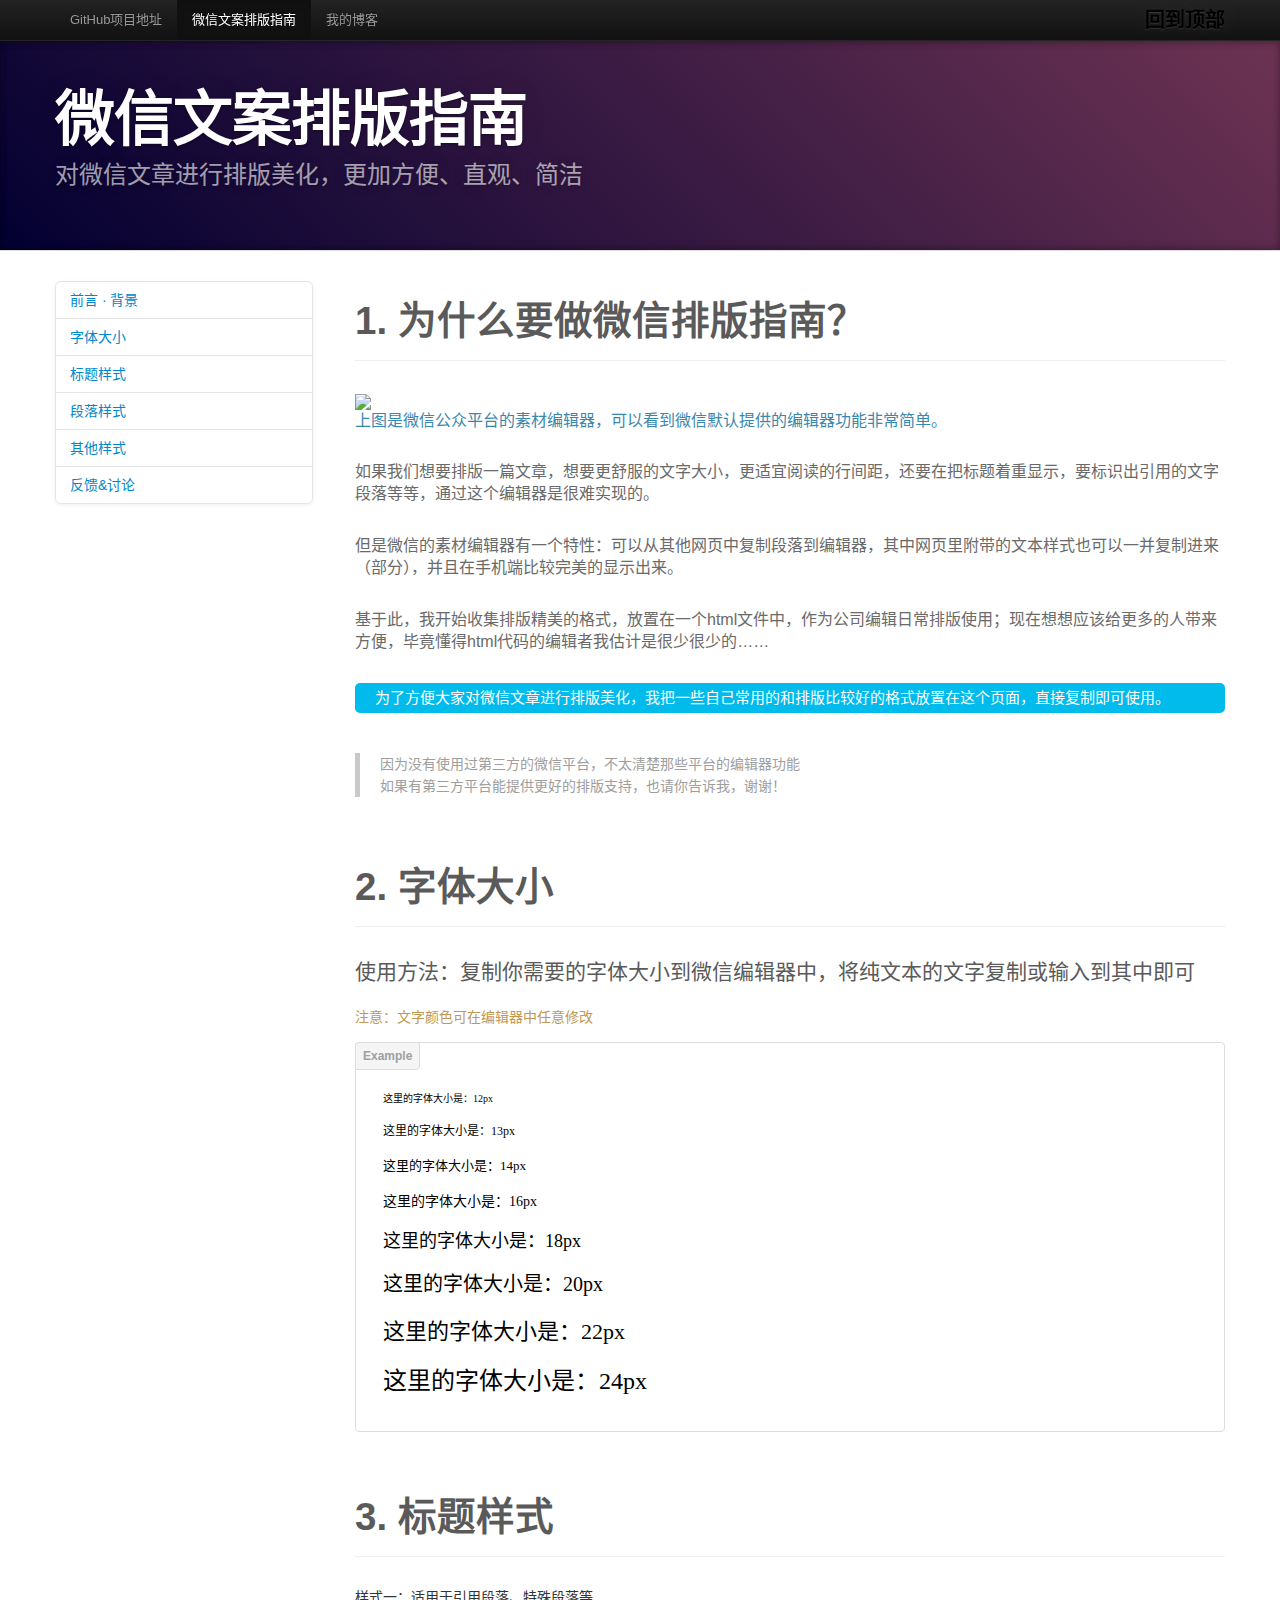
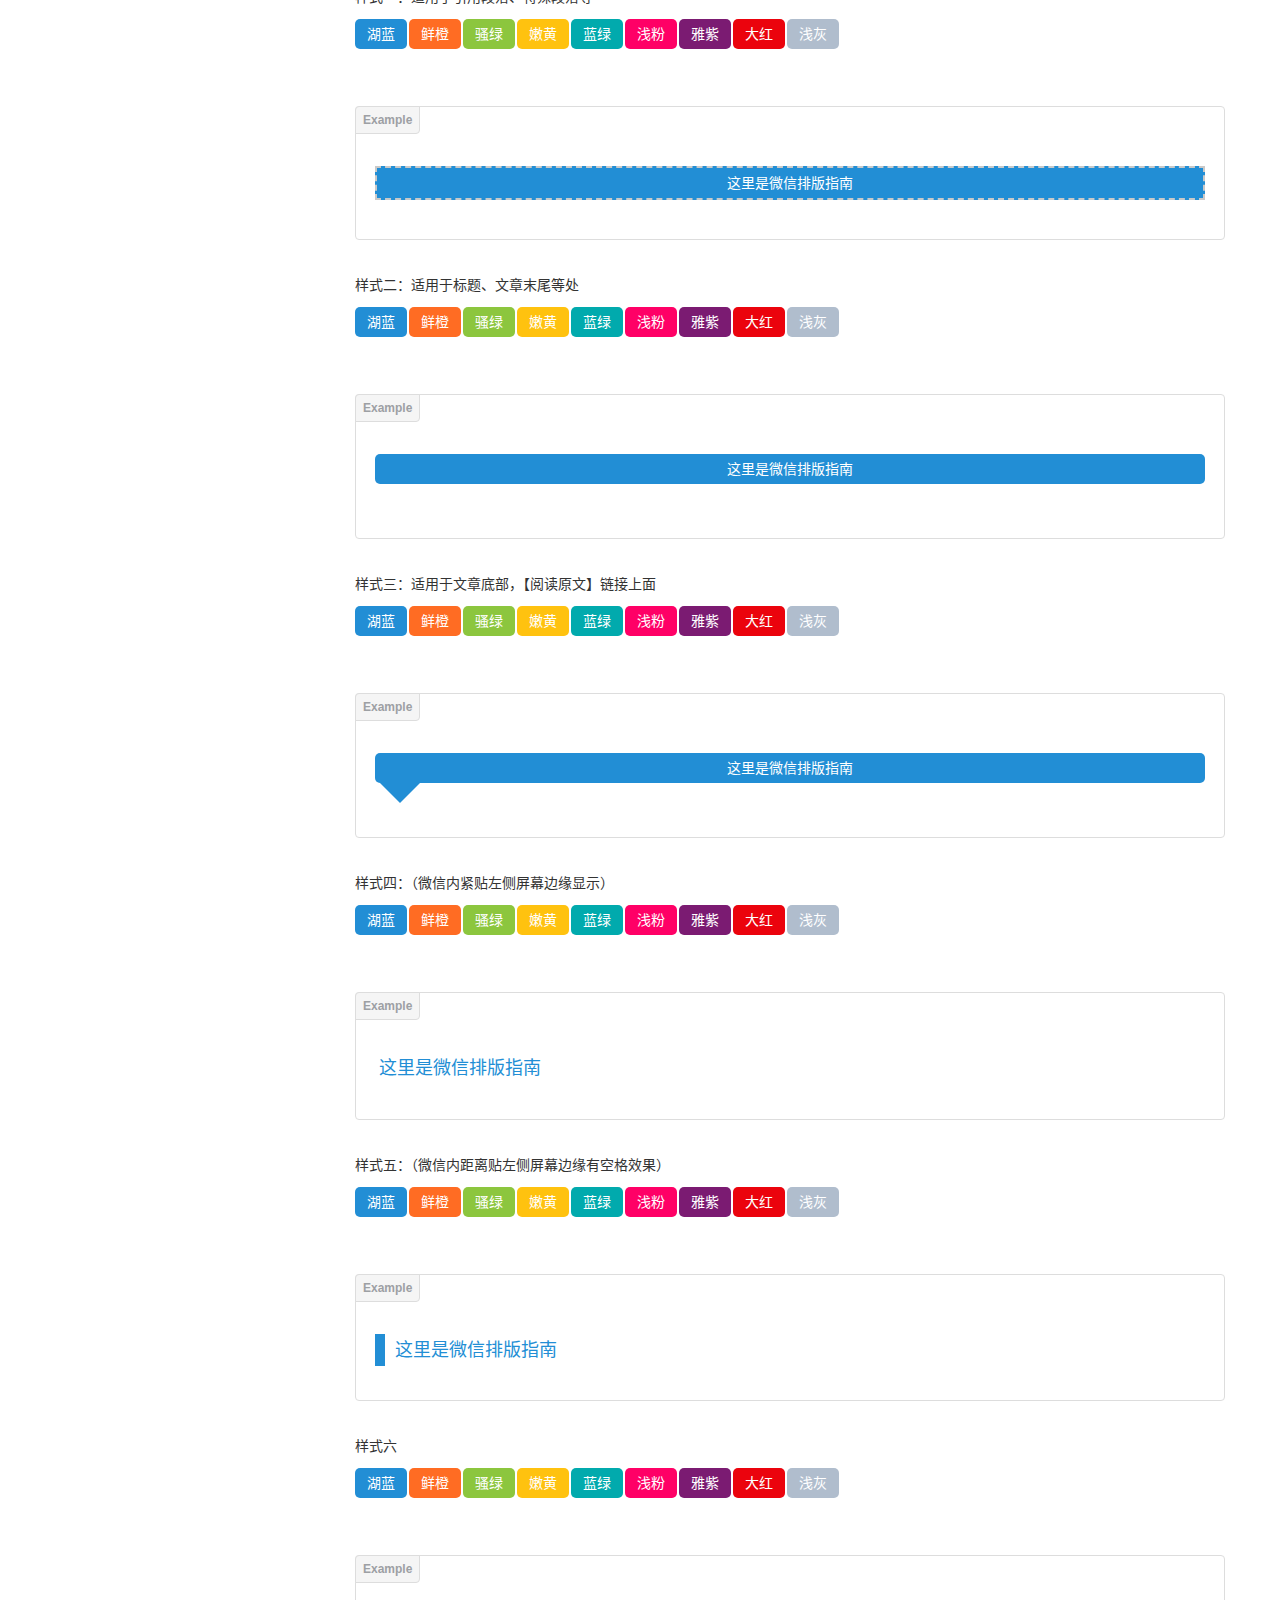
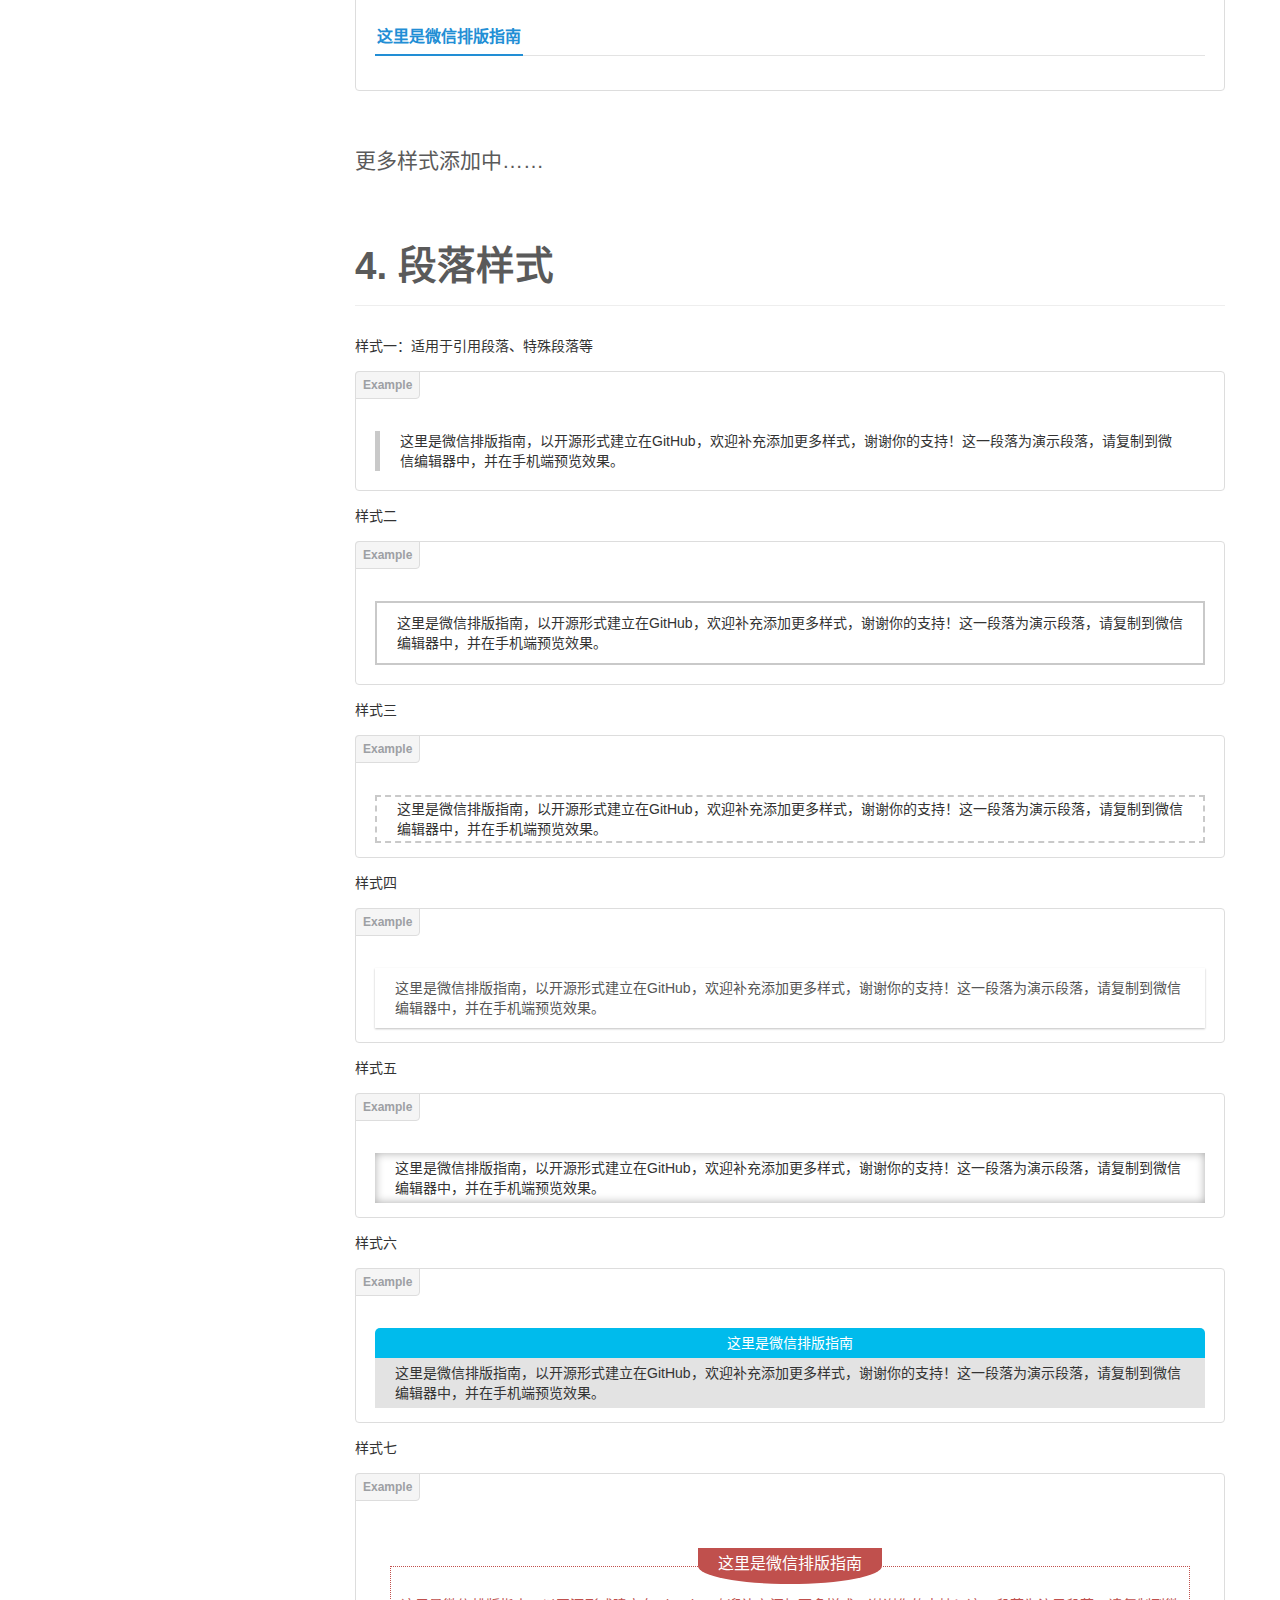
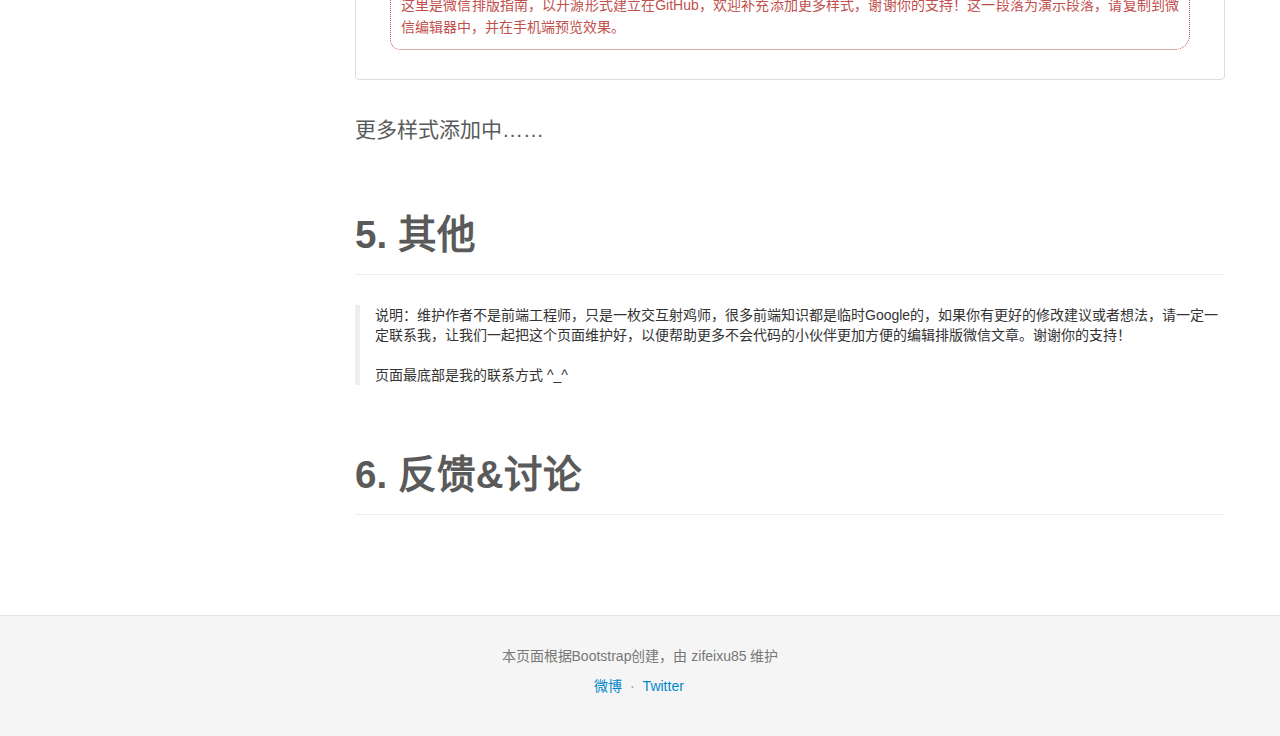
==== index.html @ 640ed8b7 "Add Analytics" ====
<!DOCTYPE html>
<html lang="zh-CN">
  <head>
    <meta charset="utf-8">
    <title>微信文案排版指南</title>
    <meta name="viewport" content="width=device-width, initial-scale=1.0">
    <meta name="description" content="为方便微信文章排版">
    <meta name="author" content="">

    <!-- Le styles -->
    <link href="assets/css/bootstrap.css" rel="stylesheet">
    <link href="assets/css/bootstrap-responsive.css" rel="stylesheet">
    <link href="assets/css/docs.css" rel="stylesheet">
    <link href="assets/js/google-code-prettify/prettify.css" rel="stylesheet">

    <!-- Le HTML5 shim, for IE6-8 support of HTML5 elements -->
    <!--[if lt IE 9]>
      <script src="assets/js/html5shiv.js"></script>
    <![endif]-->

    <!-- Le fav and touch icons -->
    <link rel="apple-touch-icon-precomposed" sizes="144x144" href="assets/ico/apple-touch-icon-144-precomposed.png">
    <link rel="apple-touch-icon-precomposed" sizes="114x114" href="assets/ico/apple-touch-icon-114-precomposed.png">
      <link rel="apple-touch-icon-precomposed" sizes="72x72" href="assets/ico/apple-touch-icon-72-precomposed.png">
                    <link rel="apple-touch-icon-precomposed" href="assets/ico/apple-touch-icon-57-precomposed.png">
                                   <link rel="shortcut icon" href="assets/ico/favicon.png">


    <script>
    (function(i,s,o,g,r,a,m){i['GoogleAnalyticsObject']=r;i[r]=i[r]||function(){
    (i[r].q=i[r].q||[]).push(arguments)},i[r].l=1*new Date();a=s.createElement(o),
    m=s.getElementsByTagName(o)[0];a.async=1;a.src=g;m.parentNode.insertBefore(a,m)
    })(window,document,'script','//www.google-analytics.com/analytics.js','ga');

  ga('create', 'UA-53319010-1', 'auto');
  ga('send', 'pageview');

</script>


  </head>


  <body data-spy="scroll" data-target=".bs-docs-sidebar">

    <!-- Navbar
    ================================================== -->
    <div class="navbar navbar-inverse navbar-fixed-top">
      <div class="navbar-inner">
        <div class="container">
          <button type="button" class="btn btn-navbar" data-toggle="collapse" data-target=".nav-collapse">
            <span class="icon-bar"></span>
            <span class="icon-bar"></span>
            <span class="icon-bar"></span>
          </button>
          <a class="brand" href="#">回到顶部</a>
          <div class="nav-collapse collapse">
            <ul class="nav">
              <li class="">
                <a href="https://github.com/zifeixu85/wechat-copywriting-guidelines/tree/gh-pages" target=_blank >GitHub项目地址</a>
              </li>
              <li class="active">
                <a href="./index.html">微信文案排版指南</a>
              </li>
              <li class="">
                <a href="http://zifeixu.com" target=_blank >我的博客</a>
              </li>

            </ul>
          </div>
        </div>
      </div>
    </div>

<!-- Subhead
================================================== -->
<header class="jumbotron subhead" id="overview">
  <div class="container">
    <h1>微信文案排版指南</h1>
    <p class="lead" style="opacity:0.6;">对微信文章进行排版美化，更加方便、直观、简洁</p>
  </div>
</header>


  <div class="container">

    <!-- Docs nav
    ================================================== -->
    <div class="row">
      <div class="span3 bs-docs-sidebar">
        <ul class="nav nav-list bs-docs-sidenav">
          <li><a href="#readme"><i class="icon-chevron-right"></i> 前言 · 背景</a></li>
          <li><a href="#font-size"><i class="icon-chevron-right"></i> 字体大小</a></li>
          <li><a href="#title"><i class="icon-chevron-right"></i> 标题样式</a></li>
          <li><a href="#paragraph"><i class="icon-chevron-right"></i> 段落样式</a></li>
          <li><a href="#other"><i class="icon-chevron-right"></i> 其他样式</a></li>
          <li><a href="#comment"><i class="icon-chevron-right"></i> 反馈&讨论</a></li>
        </ul>
      </div>
      <div class="span9">



        <!-- readme
        ================================================== -->
        <section id="readme">
          <div class="page-header">
            <h1>1. 为什么要做微信排版指南？</h1>
          </div>
          <img src="http://tuchuang001-upload.stor.vipsinaapp.com/%E5%B1%8F%E5%B9%95%E5%BF%AB%E7%85%A7%202014-07-27%2014.30.10.png">
          <p class="text-info" style="font-size:16px;">上图是微信公众平台的素材编辑器，可以看到微信默认提供的编辑器功能非常简单。</p><br>
          <p style="font-size:16px;color:#6a6a6a;line-height:22px;">如果我们想要排版一篇文章，想要更舒服的文字大小，更适宜阅读的行间距，还要在把标题着重显示，要标识出引用的文字段落等等，通过这个编辑器是很难实现的。</p><br>
          <p style="font-size:16px;color:#6a6a6a;line-height:22px;">但是微信的素材编辑器有一个特性：可以从其他网页中复制段落到编辑器，其中网页里附带的文本样式也可以一并复制进来（部分），并且在手机端比较完美的显示出来。</p><br>
          

          <p style="font-size:16px;color:#6a6a6a;line-height:22px;">基于此，我开始收集排版精美的格式，放置在一个html文件中，作为公司编辑日常排版使用；现在想想应该给更多的人带来方便，毕竟懂得html代码的编辑者我估计是很少很少的……</p><br>

          
          <p style="margin:auto; padding:5px 20px; background:#00bbec; color:#FFF; -moz-border-radius:5px; -webkit-border-radius:5px; border-radius:5px; text-align:left;font-size:15px;">为了方便大家对微信文章进行排版美化，我把一些自己常用的和排版比较好的格式放置在这个页面，直接复制即可使用。</p><br><br>

          <blockquote style="padding:0px 20px;border-left:5px solid #c9c9c9;font-size:14px;color:#9e9e9e;line-height:22px;">
          因为没有使用过第三方的微信平台，不太清楚那些平台的编辑器功能<br>如果有第三方平台能提供更好的排版支持，也请你告诉我，谢谢！
          </blockquote>

          
        </section>



        <!-- FontSize
        ================================================== -->
        <section id="font-size">
          <div class="page-header">
            <h1>2. 字体大小</h1>
          </div>
          <p class="lead">使用方法：复制你需要的字体大小到微信编辑器中，将纯文本的文字复制或输入到其中即可</p>
          <p class="text-warning">注意：文字颜色可在编辑器中任意修改</p>
          
          <div class="bs-docs-example">
            <iframe style="border:none;width:100%;height:330px;" src="./fontsize.html"></iframe>
          </div>


        <!-- Title
        ================================================== -->
        <section id="title">
          <div class="page-header">
            <h1>3. 标题样式</h1>
          </div>
          
          
          <div class="tabbable"> <!-- Only required for left/right tabs -->
            <p class="page-header-p">样式一：适用于引用段落、特殊段落等</p>
            <ul class="nav nav-pills">
              <li class="active">
                <a href="#Til_Style1_1" data-toggle="tab"  style="background:#228ED5;color:#ffffff;">湖蓝</a>
              </li>
              <li>
                <a href="#Til_Style1_2" data-toggle="tab"  style="background:#FF6C23;color:#ffffff;">鲜橙</a>
              </li>
              <li>
                <a href="#Til_Style1_3" data-toggle="tab"  style="background:#8CC63E;color:#ffffff;">骚绿</a>
              </li>
              <li>
                <a href="#Til_Style1_4" data-toggle="tab"  style="background:#FFC20F;color:#ffffff;">嫩黄</a>
              </li>
              <li>
                <a href="#Til_Style1_5" data-toggle="tab"  style="background:#01AAAD;color:#ffffff;">蓝绿</a>
              </li>
              <li>
                <a href="#Til_Style1_6" data-toggle="tab"  style="background:#FF0066;color:#ffffff;">浅粉</a>
              </li>
              <li>
                <a href="#Til_Style1_7" data-toggle="tab"  style="background:#7B1B72;color:#ffffff;">雅紫</a>
              </li>
              <li>
                <a href="#Til_Style1_8" data-toggle="tab"  style="background:#EB030D;color:#ffffff;">大红</a>
              </li>
              <li>
                <a href="#Til_Style1_9" data-toggle="tab"  style="background:#B0BDCD;color:#ffffff;">浅灰</a>
              </li>
            </ul>
            <br>
          <div class="bs-docs-example">      
            <br>
              <div class="tab-content">
                <div class="tab-pane active " id="Til_Style1_1">
                  <blockquote style="text-align:center;color:#ffffff;padding:5px 20px;border:2px dashed #c9c9c9;background-color:#228ED5;">这里是微信排版指南</blockquote>
                </div>
                <div class="tab-pane" id="Til_Style1_2">
                  <blockquote style="text-align:center;color:#ffffff;padding:5px 20px;border:2px dashed #c9c9c9;background-color:#FF6C23;">这里是微信排版指南</blockquote>
                </div>
                <div class="tab-pane" id="Til_Style1_3">
                  <blockquote style="text-align:center;color:#ffffff;padding:5px 20px;border:2px dashed #c9c9c9;background-color:#8CC63E;">这里是微信排版指南</blockquote>
                </div>
                <div class="tab-pane" id="Til_Style1_4">
                  <blockquote style="text-align:center;color:#ffffff;padding:5px 20px;border:2px dashed #c9c9c9;background-color:#FFC20F;">这里是微信排版指南</blockquote>
                </div>
                <div class="tab-pane" id="Til_Style1_5">
                  <blockquote style="text-align:center;color:#ffffff;padding:5px 20px;border:2px dashed #c9c9c9;background-color:#01AAAD;">这里是微信排版指南</blockquote>
                </div>
                <div class="tab-pane" id="Til_Style1_6">
                  <blockquote style="text-align:center;color:#ffffff;padding:5px 20px;border:2px dashed #c9c9c9;background-color:#FF0066;">这里是微信排版指南</blockquote>
                </div>
                <div class="tab-pane" id="Til_Style1_7">
                  <blockquote style="text-align:center;color:#ffffff;padding:5px 20px;border:2px dashed #c9c9c9;background-color:#7B1B72;">这里是微信排版指南</blockquote>
                </div>
                <div class="tab-pane" id="Til_Style1_8">
                  <blockquote style="text-align:center;color:#ffffff;padding:5px 20px;border:2px dashed #c9c9c9;background-color:#EB030D;">这里是微信排版指南</blockquote>
                </div>
                <div class="tab-pane" id="Til_Style1_9">
                  <blockquote style="text-align:center;color:#ffffff;padding:5px 20px;border:2px dashed #e5e5e5;background-color:#B0BDCD;">这里是微信排版指南</blockquote>
                </div>
              </div><br>
          </div>
        </div>
        <br>

          <div class="tabbable"> <!-- Only required for left/right tabs -->
            <p class="page-header-p">样式二：适用于标题、文章末尾等处</p>
            <ul class="nav nav-pills">
              <li class="active">
                <a href="#Til_Style2_1" data-toggle="tab"  style="background:#228ED5;color:#ffffff;">湖蓝</a>
              </li>
              <li>
                <a href="#Til_Style2_2" data-toggle="tab"  style="background:#FF6C23;color:#ffffff;">鲜橙</a>
              </li>
              <li>
                <a href="#Til_Style2_3" data-toggle="tab"  style="background:#8CC63E;color:#ffffff;">骚绿</a>
              </li>
              <li>
                <a href="#Til_Style2_4" data-toggle="tab"  style="background:#FFC20F;color:#ffffff;">嫩黄</a>
              </li>
              <li>
                <a href="#Til_Style2_5" data-toggle="tab"  style="background:#01AAAD;color:#ffffff;">蓝绿</a>
              </li>
              <li>
                <a href="#Til_Style2_6" data-toggle="tab"  style="background:#FF0066;color:#ffffff;">浅粉</a>
              </li>
              <li>
                <a href="#Til_Style2_7" data-toggle="tab"  style="background:#7B1B72;color:#ffffff;">雅紫</a>
              </li>
              <li>
                <a href="#Til_Style2_8" data-toggle="tab"  style="background:#EB030D;color:#ffffff;">大红</a>
              </li>
              <li>
                <a href="#Til_Style2_9" data-toggle="tab"  style="background:#B0BDCD;color:#ffffff;">浅灰</a>
              </li>
            </ul>
            <br>
          <div class="bs-docs-example">      
            <br>
              <div class="tab-content">
                <div class="tab-pane active " id="Til_Style2_1">
                  <p style="margin:auto; padding:5px 20px; background:#228ED5; color:#FFF; -moz-border-radius:5px; -webkit-border-radius:5px; border-radius:5px; text-align:center;">这里是微信排版指南</p>
                </div>
                <div class="tab-pane" id="Til_Style2_2">
                  <p style="margin:auto; padding:5px 20px; background:#FF6C23; color:#FFF; -moz-border-radius:5px; -webkit-border-radius:5px; border-radius:5px; text-align:center;">这里是微信排版指南</p>
                </div>
                <div class="tab-pane" id="Til_Style2_3">
                  <p style="margin:auto; padding:5px 20px; background:#8CC63E; color:#FFF; -moz-border-radius:5px; -webkit-border-radius:5px; border-radius:5px; text-align:center;">这里是微信排版指南</p>
                </div>
                <div class="tab-pane" id="Til_Style2_4">
                  <p style="margin:auto; padding:5px 20px; background:#FFC20F; color:#FFF; -moz-border-radius:5px; -webkit-border-radius:5px; border-radius:5px; text-align:center;">这里是微信排版指南</p>
                </div>
                <div class="tab-pane" id="Til_Style2_5">
                  <p style="margin:auto; padding:5px 20px; background:#01AAAD; color:#FFF; -moz-border-radius:5px; -webkit-border-radius:5px; border-radius:5px; text-align:center;">这里是微信排版指南</p>
                </div>
                <div class="tab-pane" id="Til_Style2_6">
                  <p style="margin:auto; padding:5px 20px; background:#FF0066; color:#FFF; -moz-border-radius:5px; -webkit-border-radius:5px; border-radius:5px; text-align:center;">这里是微信排版指南</p>
                </div>
                <div class="tab-pane" id="Til_Style2_7">
                  <p style="margin:auto; padding:5px 20px; background:#7B1B72; color:#FFF; -moz-border-radius:5px; -webkit-border-radius:5px; border-radius:5px; text-align:center;">这里是微信排版指南</p>
                </div>
                <div class="tab-pane" id="Til_Style2_8">
                  <p style="margin:auto; padding:5px 20px; background:#EB030D; color:#FFF; -moz-border-radius:5px; -webkit-border-radius:5px; border-radius:5px; text-align:center;">这里是微信排版指南</p>
                </div>
                <div class="tab-pane" id="Til_Style2_9">
                  <p style="margin:auto; padding:5px 20px; background:#B0BDCD; color:#FFF; -moz-border-radius:5px; -webkit-border-radius:5px; border-radius:5px; text-align:center;">这里是微信排版指南</p>
                </div>
              </div>
              <br><br>
          </div>
        </div>
        <br>
         
        <div class="tabbable"> <!-- Only required for left/right tabs -->
            <p class="page-header-p">样式三：适用于文章底部，【阅读原文】链接上面</p>
            <ul class="nav nav-pills">
              <li class="active">
                <a href="#Til_Style3_1" data-toggle="tab"  style="background:#228ED5;color:#ffffff;">湖蓝</a>
              </li>
              <li>
                <a href="#Til_Style3_2" data-toggle="tab"  style="background:#FF6C23;color:#ffffff;">鲜橙</a>
              </li>
              <li>
                <a href="#Til_Style3_3" data-toggle="tab"  style="background:#8CC63E;color:#ffffff;">骚绿</a>
              </li>
              <li>
                <a href="#Til_Style3_4" data-toggle="tab"  style="background:#FFC20F;color:#ffffff;">嫩黄</a>
              </li>
              <li>
                <a href="#Til_Style3_5" data-toggle="tab"  style="background:#01AAAD;color:#ffffff;">蓝绿</a>
              </li>
              <li>
                <a href="#Til_Style3_6" data-toggle="tab"  style="background:#FF0066;color:#ffffff;">浅粉</a>
              </li>
              <li>
                <a href="#Til_Style3_7" data-toggle="tab"  style="background:#7B1B72;color:#ffffff;">雅紫</a>
              </li>
              <li>
                <a href="#Til_Style3_8" data-toggle="tab"  style="background:#EB030D;color:#ffffff;">大红</a>
              </li>
              <li>
                <a href="#Til_Style3_9" data-toggle="tab"  style="background:#B0BDCD;color:#ffffff;">浅灰</a>
              </li>
            </ul>
            <br>
          <div class="bs-docs-example">      
            <br>
              <div class="tab-content">
                <div class="tab-pane active " id="Til_Style3_1" style="height:50px;">
                  <p style="margin:auto; padding:5px 20px; background:#228ED5; color:#FFF; -moz-border-radius:5px; -webkit-border-radius:5px; border-radius:5px; text-align:center;">这里是微信排版指南</p>
                  <p style="width:auto; margin:auto 5px; padding:0px 0px; border:0px solid #beceeb; position:relative;">
                    <span style="width:0; height:0; font-size:0; overflow:hidden; position:absolute;border-width:20px; border-style:solid dashed dashed; border-color:#228ED5 transparent transparent; left:0px;bottom:-40px;">　</span>
                  </p>
                </div>
                <div class="tab-pane" id="Til_Style3_2" style="height:50px;">
                  <p style="margin:auto; padding:5px 20px; background:#FF6C23; color:#FFF; -moz-border-radius:5px; -webkit-border-radius:5px; border-radius:5px; text-align:center;">这里是微信排版指南</p>
                  <p style="width:auto; margin:auto 5px; padding:0px 0px; border:0px solid #beceeb; position:relative;">
                    <span style="width:0; height:0; font-size:0; overflow:hidden; position:absolute;border-width:20px; border-style:solid dashed dashed; border-color:#FF6C23 transparent transparent; left:0px;bottom:-40px;">　</span>
                  </p>
                </div>
                <div class="tab-pane" id="Til_Style3_3" style="height:50px;">
                  <p style="margin:auto; padding:5px 20px; background:#8CC63E; color:#FFF; -moz-border-radius:5px; -webkit-border-radius:5px; border-radius:5px; text-align:center;">这里是微信排版指南</p>
                  <p style="width:auto; margin:auto 5px; padding:0px 0px; border:0px solid #beceeb; position:relative;">
                    <span style="width:0; height:0; font-size:0; overflow:hidden; position:absolute;border-width:20px; border-style:solid dashed dashed; border-color:#8CC63E transparent transparent; left:0px;bottom:-40px;">　</span>
                  </p>
                </div>
                <div class="tab-pane" id="Til_Style3_4" style="height:50px;">
                  <p style="margin:auto; padding:5px 20px; background:#FFC20F; color:#FFF; -moz-border-radius:5px; -webkit-border-radius:5px; border-radius:5px; text-align:center;">这里是微信排版指南</p>
                  <p style="width:auto; margin:auto 5px; padding:0px 0px; border:0px solid #beceeb; position:relative;">
                    <span style="width:0; height:0; font-size:0; overflow:hidden; position:absolute;border-width:20px; border-style:solid dashed dashed; border-color:#FFC20F transparent transparent; left:0px;bottom:-40px;">　</span>
                  </p>
                </div>
                <div class="tab-pane" id="Til_Style3_5" style="height:50px;">
                  <p style="margin:auto; padding:5px 20px; background:#01AAAD; color:#FFF; -moz-border-radius:5px; -webkit-border-radius:5px; border-radius:5px; text-align:center;">这里是微信排版指南</p>
                  <p style="width:auto; margin:auto 5px; padding:0px 0px; border:0px solid #beceeb; position:relative;">
                    <span style="width:0; height:0; font-size:0; overflow:hidden; position:absolute;border-width:20px; border-style:solid dashed dashed; border-color:#01AAAD transparent transparent; left:0px;bottom:-40px;">　</span>
                  </p>
                </div>
                <div class="tab-pane" id="Til_Style3_6" style="height:50px;">
                  <p style="margin:auto; padding:5px 20px; background:#FF0066; color:#FFF; -moz-border-radius:5px; -webkit-border-radius:5px; border-radius:5px; text-align:center;">这里是微信排版指南</p>
                  <p style="width:auto; margin:auto 5px; padding:0px 0px; border:0px solid #beceeb; position:relative;">
                    <span style="width:0; height:0; font-size:0; overflow:hidden; position:absolute;border-width:20px; border-style:solid dashed dashed; border-color:#FF0066 transparent transparent; left:0px;bottom:-40px;">　</span>
                  </p>
                </div>
                <div class="tab-pane" id="Til_Style3_7" style="height:50px;">
                  <p style="margin:auto; padding:5px 20px; background:#7B1B72; color:#FFF; -moz-border-radius:5px; -webkit-border-radius:5px; border-radius:5px; text-align:center;">这里是微信排版指南</p>
                  <p style="width:auto; margin:auto 5px; padding:0px 0px; border:0px solid #beceeb; position:relative;">
                    <span style="width:0; height:0; font-size:0; overflow:hidden; position:absolute;border-width:20px; border-style:solid dashed dashed; border-color:#7B1B72 transparent transparent; left:0px;bottom:-40px;">　</span>
                  </p>
                </div>
                <div class="tab-pane" id="Til_Style3_8" style="height:50px;">
                  <p style="margin:auto; padding:5px 20px; background:#EB030D; color:#FFF; -moz-border-radius:5px; -webkit-border-radius:5px; border-radius:5px; text-align:center;">这里是微信排版指南</p>
                  <p style="width:auto; margin:auto 5px; padding:0px 0px; border:0px solid #beceeb; position:relative;">
                    <span style="width:0; height:0; font-size:0; overflow:hidden; position:absolute;border-width:20px; border-style:solid dashed dashed; border-color:#EB030D transparent transparent; left:0px;bottom:-40px;">　</span>
                  </p>
                </div>
                <div class="tab-pane" id="Til_Style3_9" style="height:50px;">
                  <p style="margin:auto; padding:5px 20px; background:#B0BDCD; color:#FFF; -moz-border-radius:5px; -webkit-border-radius:5px; border-radius:5px; text-align:center;">这里是微信排版指南</p>
                  <p style="width:auto; margin:auto 5px; padding:0px 0px; border:0px solid #beceeb; position:relative;">
                    <span style="width:0; height:0; font-size:0; overflow:hidden; position:absolute;border-width:20px; border-style:solid dashed dashed; border-color:#B0BDCD transparent transparent; left:0px;bottom:-40px;">　</span>
                  </p>
                </div>
                <br>
              </div>
          </div>
        </div>
        <br>

 
          
          <div class="tabbable"> <!-- Only required for left/right tabs -->
            <p class="page-header-p">样式四：（微信内紧贴左侧屏幕边缘显示）</p>
            <ul class="nav nav-pills">
              <li class="active">
                <a href="#Til_Style4_1" data-toggle="tab"  style="background:#228ED5;color:#ffffff;">湖蓝</a>
              </li>
              <li>
                <a href="#Til_Style4_2" data-toggle="tab"  style="background:#FF6C23;color:#ffffff;">鲜橙</a>
              </li>
              <li>
                <a href="#Til_Style4_3" data-toggle="tab"  style="background:#8CC63E;color:#ffffff;">骚绿</a>
              </li>
              <li>
                <a href="#Til_Style4_4" data-toggle="tab"  style="background:#FFC20F;color:#ffffff;">嫩黄</a>
              </li>
              <li>
                <a href="#Til_Style4_5" data-toggle="tab"  style="background:#01AAAD;color:#ffffff;">蓝绿</a>
              </li>
              <li>
                <a href="#Til_Style4_6" data-toggle="tab"  style="background:#FF0066;color:#ffffff;">浅粉</a>
              </li>
              <li>
                <a href="#Til_Style4_7" data-toggle="tab"  style="background:#7B1B72;color:#ffffff;">雅紫</a>
              </li>
              <li>
                <a href="#Til_Style4_8" data-toggle="tab"  style="background:#EB030D;color:#ffffff;">大红</a>
              </li>
              <li>
                <a href="#Til_Style4_9" data-toggle="tab"  style="background:#B0BDCD;color:#ffffff;">浅灰</a>
              </li>
            </ul>
            <br>
          <div class="bs-docs-example">      
            <br>
              <div class="tab-content">
                <div class="tab-pane active " id="Til_Style4_1">
                  <blockquote style="margin: 0px; padding: 0px; max-width: 100%; background-color: #FFF;border-left:5px;">
                    <p style="margin:auto 0px auto -16px; padding:5px 10px; font-size:18px; color:#228ED5; border-left-width: 10px; border-left-style: solid; border-left-color:#228ED5;">这里是微信排版指南</p>
                  </blockquote>
                </div>
                <div class="tab-pane" id="Til_Style4_2">
                  <blockquote style="margin: 0px; padding: 0px; max-width: 100%; background-color: #FFF;border-left:5px;">
                    <p style="margin:auto 0px auto -16px; padding:5px 10px; font-size:18px; color:#FF6C23; border-left-width: 10px; border-left-style: solid; border-left-color:#FF6C23;">这里是微信排版指南</p>
                  </blockquote>
                </div>
                <div class="tab-pane" id="Til_Style4_3">
                  <blockquote style="margin: 0px; padding: 0px; max-width: 100%; background-color: #FFF;border-left:5px;">
                    <p style="margin:auto 0px auto -16px; padding:5px 10px; font-size:18px; color:#8CC63E; border-left-width: 10px; border-left-style: solid; border-left-color:#8CC63E;">这里是微信排版指南</p>
                  </blockquote>
                </div>
                <div class="tab-pane" id="Til_Style4_4">
                  <blockquote style="margin: 0px; padding: 0px; max-width: 100%; background-color: #FFF;border-left:5px;">
                    <p style="margin:auto 0px auto -16px; padding:5px 10px; font-size:18px; color:#FFC20F; border-left-width: 10px; border-left-style: solid; border-left-color:#FFC20F;">这里是微信排版指南</p>
                  </blockquote>
                </div>
                <div class="tab-pane" id="Til_Style4_5">
                  <blockquote style="margin: 0px; padding: 0px; max-width: 100%; background-color: #FFF;border-left:5px;">
                    <p style="margin:auto 0px auto -16px; padding:5px 10px; font-size:18px; color:#01AAAD; border-left-width: 10px; border-left-style: solid; border-left-color:#01AAAD;">这里是微信排版指南</p>
                  </blockquote>
                </div>
                <div class="tab-pane" id="Til_Style4_6">
                  <blockquote style="margin: 0px; padding: 0px; max-width: 100%; background-color: #FFF;border-left:5px;">
                    <p style="margin:auto 0px auto -16px; padding:5px 10px; font-size:18px; color:#FF0066; border-left-width: 10px; border-left-style: solid; border-left-color:#FF0066;">这里是微信排版指南</p>
                  </blockquote>
                </div>
                <div class="tab-pane" id="Til_Style4_7">
                  <blockquote style="margin: 0px; padding: 0px; max-width: 100%; background-color: #FFF;border-left:5px;">
                    <p style="margin:auto 0px auto -16px; padding:5px 10px; font-size:18px; color:#7B1B72; border-left-width: 10px; border-left-style: solid; border-left-color:#7B1B72;">这里是微信排版指南</p>
                  </blockquote>
                </div>
                <div class="tab-pane" id="Til_Style4_8">
                  <blockquote style="margin: 0px; padding: 0px; max-width: 100%; background-color: #FFF;border-left:5px;">
                    <p style="margin:auto 0px auto -16px; padding:5px 10px; font-size:18px; color:#EB030D; border-left-width: 10px; border-left-style: solid; border-left-color:#EB030D;">这里是微信排版指南</p>
                  </blockquote>
                </div>
                <div class="tab-pane" id="Til_Style4_9">
                  <blockquote style="margin: 0px; padding: 0px; max-width: 100%; background-color: #FFF;border-left:5px;">
                    <p style="margin:auto 0px auto -16px; padding:5px 10px; font-size:18px; color:#B0BDCD; border-left-width: 10px; border-left-style: solid; border-left-color:#B0BDCD;">这里是微信排版指南</p>
                  </blockquote>
                </div>
              </div><br>
          </div>
        </div>
        <br>

          <div class="tabbable"> <!-- Only required for left/right tabs -->
            <p class="page-header-p">样式五：（微信内距离贴左侧屏幕边缘有空格效果）</p>
            <ul class="nav nav-pills">
              <li class="active">
                <a href="#Til_Style5_1" data-toggle="tab"  style="background:#228ED5;color:#ffffff;">湖蓝</a>
              </li>
              <li>
                <a href="#Til_Style5_2" data-toggle="tab"  style="background:#FF6C23;color:#ffffff;">鲜橙</a>
              </li>
              <li>
                <a href="#Til_Style5_3" data-toggle="tab"  style="background:#8CC63E;color:#ffffff;">骚绿</a>
              </li>
              <li>
                <a href="#Til_Style5_4" data-toggle="tab"  style="background:#FFC20F;color:#ffffff;">嫩黄</a>
              </li>
              <li>
                <a href="#Til_Style5_5" data-toggle="tab"  style="background:#01AAAD;color:#ffffff;">蓝绿</a>
              </li>
              <li>
                <a href="#Til_Style5_6" data-toggle="tab"  style="background:#FF0066;color:#ffffff;">浅粉</a>
              </li>
              <li>
                <a href="#Til_Style5_7" data-toggle="tab"  style="background:#7B1B72;color:#ffffff;">雅紫</a>
              </li>
              <li>
                <a href="#Til_Style5_8" data-toggle="tab"  style="background:#EB030D;color:#ffffff;">大红</a>
              </li>
              <li>
                <a href="#Til_Style5_9" data-toggle="tab"  style="background:#B0BDCD;color:#ffffff;">浅灰</a>
              </li>
            </ul>
            <br>
          <div class="bs-docs-example">      
            <br>
              <div class="tab-content">
                <div class="tab-pane active " id="Til_Style5_1">
                  <blockquote style="margin: 0px; padding: 0px; max-width: 100%; background-color: #FFF;border-left:5px;">
                    <p style="margin:auto 0px auto 0px; padding:5px 10px; font-size:18px; color:#228ED5; border-left-width: 10px; border-left-style: solid; border-left-color:#228ED5;">这里是微信排版指南</p>
                  </blockquote>
                </div>
                <div class="tab-pane" id="Til_Style5_2">
                  <blockquote style="margin: 0px; padding: 0px; max-width: 100%; background-color: #FFF;border-left:5px;">
                    <p style="margin:auto 0px auto 0px; padding:5px 10px; font-size:18px; color:#FF6C23; border-left-width: 10px; border-left-style: solid; border-left-color:#FF6C23;">这里是微信排版指南</p>
                  </blockquote>
                </div>
                <div class="tab-pane" id="Til_Style5_3">
                  <blockquote style="margin: 0px; padding: 0px; max-width: 100%; background-color: #FFF;border-left:5px;">
                    <p style="margin:auto 0px auto 0px; padding:5px 10px; font-size:18px; color:#8CC63E; border-left-width: 10px; border-left-style: solid; border-left-color:#8CC63E;">这里是微信排版指南</p>
                  </blockquote>
                </div>
                <div class="tab-pane" id="Til_Style5_4">
                  <blockquote style="margin: 0px; padding: 0px; max-width: 100%; background-color: #FFF;border-left:5px;">
                    <p style="margin:auto 0px auto 0px; padding:5px 10px; font-size:18px; color:#FFC20F; border-left-width: 10px; border-left-style: solid; border-left-color:#FFC20F;">这里是微信排版指南</p>
                  </blockquote>
                </div>
                <div class="tab-pane" id="Til_Style5_5">
                  <blockquote style="margin: 0px; padding: 0px; max-width: 100%; background-color: #FFF;border-left:5px;">
                    <p style="margin:auto 0px auto 0px; padding:5px 10px; font-size:18px; color:#01AAAD; border-left-width: 10px; border-left-style: solid; border-left-color:#01AAAD;">这里是微信排版指南</p>
                  </blockquote>
                </div>
                <div class="tab-pane" id="Til_Style5_6">
                  <blockquote style="margin: 0px; padding: 0px; max-width: 100%; background-color: #FFF;border-left:5px;">
                    <p style="margin:auto 0px auto 0px; padding:5px 10px; font-size:18px; color:#FF0066; border-left-width: 10px; border-left-style: solid; border-left-color:#FF0066;">这里是微信排版指南</p>
                  </blockquote>
                </div>
                <div class="tab-pane" id="Til_Style5_7">
                  <blockquote style="margin: 0px; padding: 0px; max-width: 100%; background-color: #FFF;border-left:5px;">
                    <p style="margin:auto 0px auto 0px; padding:5px 10px; font-size:18px; color:#7B1B72; border-left-width: 10px; border-left-style: solid; border-left-color:#7B1B72;">这里是微信排版指南</p>
                  </blockquote>
                </div>
                <div class="tab-pane" id="Til_Style5_8">
                  <blockquote style="margin: 0px; padding: 0px; max-width: 100%; background-color: #FFF;border-left:5px;">
                    <p style="margin:auto 0px auto 0px; padding:5px 10px; font-size:18px; color:#EB030D; border-left-width: 10px; border-left-style: solid; border-left-color:#EB030D;">这里是微信排版指南</p>
                  </blockquote>
                </div>
                <div class="tab-pane" id="Til_Style5_9">
                  <blockquote style="margin: 0px; padding: 0px; max-width: 100%; background-color: #FFF;border-left:5px;">
                    <p style="margin:auto 0px auto 0px; padding:5px 10px; font-size:18px; color:#B0BDCD; border-left-width: 10px; border-left-style: solid; border-left-color:#B0BDCD;">这里是微信排版指南</p>
                  </blockquote>
                </div>
              </div><br>
          </div>
        </div>
        <br>

        <div class="tabbable"> <!-- Only required for left/right tabs -->
            <p class="page-header-p">样式六</p>
            <ul class="nav nav-pills">
              <li class="active">
                <a href="#Til_Style6_1" data-toggle="tab"  style="background:#228ED5;color:#ffffff;">湖蓝</a>
              </li>
              <li>
                <a href="#Til_Style6_2" data-toggle="tab"  style="background:#FF6C23;color:#ffffff;">鲜橙</a>
              </li>
              <li>
                <a href="#Til_Style6_3" data-toggle="tab"  style="background:#8CC63E;color:#ffffff;">骚绿</a>
              </li>
              <li>
                <a href="#Til_Style6_4" data-toggle="tab"  style="background:#FFC20F;color:#ffffff;">嫩黄</a>
              </li>
              <li>
                <a href="#Til_Style6_5" data-toggle="tab"  style="background:#01AAAD;color:#ffffff;">蓝绿</a>
              </li>
              <li>
                <a href="#Til_Style6_6" data-toggle="tab"  style="background:#FF0066;color:#ffffff;">浅粉</a>
              </li>
              <li>
                <a href="#Til_Style6_7" data-toggle="tab"  style="background:#7B1B72;color:#ffffff;">雅紫</a>
              </li>
              <li>
                <a href="#Til_Style6_8" data-toggle="tab"  style="background:#EB030D;color:#ffffff;">大红</a>
              </li>
              <li>
                <a href="#Til_Style6_9" data-toggle="tab"  style="background:#B0BDCD;color:#ffffff;">浅灰</a>
              </li>
            </ul>
            <br>
          <div class="bs-docs-example">      
            <br>
              <div class="tab-content">
                <div class="tab-pane active " id="Til_Style6_1">
                  <h2 style="font-family: 微软雅黑, 宋体, tahoma, arial; margin: 8px 0px 0px; padding: 0px; font-size: 12px; font-weight: normal; color: rgb(62, 62, 62); white-space: normal; border-bottom-width: 1px; border-bottom-style: solid; border-bottom-color: rgb(227, 227, 227); height: 32px; line-height: 18px;"><span style="font-family: 微软雅黑, sans-serif !important; font-size: 16px; color: #228ED5; display: block; float: left; padding: 0px 2px 3px; line-height: 28px; border-bottom-width: 2px; border-bottom-style: solid; border-bottom-color: #228ED5; font-weight: bold;">这里是微信排版指南</span></h2>
                </div>
                <div class="tab-pane" id="Til_Style6_2">
                  <h2 style="font-family: 微软雅黑, 宋体, tahoma, arial; margin: 8px 0px 0px; padding: 0px; font-size: 12px; font-weight: normal; color: rgb(62, 62, 62); white-space: normal; border-bottom-width: 1px; border-bottom-style: solid; border-bottom-color: rgb(227, 227, 227); height: 32px; line-height: 18px;"><span style="font-family: 微软雅黑, sans-serif !important; font-size: 16px; color: #FF6C23; display: block; float: left; padding: 0px 2px 3px; line-height: 28px; border-bottom-width: 2px; border-bottom-style: solid; border-bottom-color: #FF6C23; font-weight: bold;">这里是微信排版指南</span></h2>
                </div>
                <div class="tab-pane" id="Til_Style6_3">
                  <h2 style="font-family: 微软雅黑, 宋体, tahoma, arial; margin: 8px 0px 0px; padding: 0px; font-size: 12px; font-weight: normal; color: rgb(62, 62, 62); white-space: normal; border-bottom-width: 1px; border-bottom-style: solid; border-bottom-color: rgb(227, 227, 227); height: 32px; line-height: 18px;"><span style="font-family: 微软雅黑, sans-serif !important; font-size: 16px; color: #8CC63E; display: block; float: left; padding: 0px 2px 3px; line-height: 28px; border-bottom-width: 2px; border-bottom-style: solid; border-bottom-color: #8CC63E; font-weight: bold;">这里是微信排版指南</span></h2>
                </div>
                <div class="tab-pane" id="Til_Style6_4">
                 <h2 style="font-family: 微软雅黑, 宋体, tahoma, arial; margin: 8px 0px 0px; padding: 0px; font-size: 12px; font-weight: normal; color: rgb(62, 62, 62); white-space: normal; border-bottom-width: 1px; border-bottom-style: solid; border-bottom-color: rgb(227, 227, 227); height: 32px; line-height: 18px;"><span style="font-family: 微软雅黑, sans-serif !important; font-size: 16px; color: #FFC20F; display: block; float: left; padding: 0px 2px 3px; line-height: 28px; border-bottom-width: 2px; border-bottom-style: solid; border-bottom-color: #FFC20F; font-weight: bold;">这里是微信排版指南</span></h2>
                </div>
                <div class="tab-pane" id="Til_Style6_5">
                  <h2 style="font-family: 微软雅黑, 宋体, tahoma, arial; margin: 8px 0px 0px; padding: 0px; font-size: 12px; font-weight: normal; color: rgb(62, 62, 62); white-space: normal; border-bottom-width: 1px; border-bottom-style: solid; border-bottom-color: rgb(227, 227, 227); height: 32px; line-height: 18px;"><span style="font-family: 微软雅黑, sans-serif !important; font-size: 16px; color: #01AAAD; display: block; float: left; padding: 0px 2px 3px; line-height: 28px; border-bottom-width: 2px; border-bottom-style: solid; border-bottom-color: #01AAAD; font-weight: bold;">这里是微信排版指南</span></h2>
                </div>
                <div class="tab-pane" id="Til_Style6_6">
                 <h2 style="font-family: 微软雅黑, 宋体, tahoma, arial; margin: 8px 0px 0px; padding: 0px; font-size: 12px; font-weight: normal; color: rgb(62, 62, 62); white-space: normal; border-bottom-width: 1px; border-bottom-style: solid; border-bottom-color: rgb(227, 227, 227); height: 32px; line-height: 18px;"><span style="font-family: 微软雅黑, sans-serif !important; font-size: 16px; color: #FF0066; display: block; float: left; padding: 0px 2px 3px; line-height: 28px; border-bottom-width: 2px; border-bottom-style: solid; border-bottom-color: #FF0066; font-weight: bold;">这里是微信排版指南</span></h2>
                </div>
                <div class="tab-pane" id="Til_Style6_7">
                  <h2 style="font-family: 微软雅黑, 宋体, tahoma, arial; margin: 8px 0px 0px; padding: 0px; font-size: 12px; font-weight: normal; color: rgb(62, 62, 62); white-space: normal; border-bottom-width: 1px; border-bottom-style: solid; border-bottom-color: rgb(227, 227, 227); height: 32px; line-height: 18px;"><span style="font-family: 微软雅黑, sans-serif !important; font-size: 16px; color: #7B1B72; display: block; float: left; padding: 0px 2px 3px; line-height: 28px; border-bottom-width: 2px; border-bottom-style: solid; border-bottom-color: #7B1B72; font-weight: bold;">这里是微信排版指南</span></h2>
                </div>
                <div class="tab-pane" id="Til_Style6_8">
                 <h2 style="font-family: 微软雅黑, 宋体, tahoma, arial; margin: 8px 0px 0px; padding: 0px; font-size: 12px; font-weight: normal; color: rgb(62, 62, 62); white-space: normal; border-bottom-width: 1px; border-bottom-style: solid; border-bottom-color: rgb(227, 227, 227); height: 32px; line-height: 18px;"><span style="font-family: 微软雅黑, sans-serif !important; font-size: 16px; color: #EB030D; display: block; float: left; padding: 0px 2px 3px; line-height: 28px; border-bottom-width: 2px; border-bottom-style: solid; border-bottom-color: #EB030D; font-weight: bold;">这里是微信排版指南</span></h2>
                </div>
                <div class="tab-pane" id="Til_Style6_9">
                  <h2 style="font-family: 微软雅黑, 宋体, tahoma, arial; margin: 8px 0px 0px; padding: 0px; font-size: 12px; font-weight: normal; color: rgb(62, 62, 62); white-space: normal; border-bottom-width: 1px; border-bottom-style: solid; border-bottom-color: rgb(227, 227, 227); height: 32px; line-height: 18px;"><span style="font-family: 微软雅黑, sans-serif !important; font-size: 16px; color: #B0BDCD; display: block; float: left; padding: 0px 2px 3px; line-height: 28px; border-bottom-width: 2px; border-bottom-style: solid; border-bottom-color: #B0BDCD; font-weight: bold;">这里是微信排版指南</span></h2>
                </div>
              </div><br>
          </div>
        </div>
        <br>



          <p class="lead" style="padding-top:20px;">更多样式添加中……</p>



          

        </section>



        <!-- Paragraph
        ================================================== -->
        <section id="paragraph">
          <div class="page-header">
            <h1>4. 段落样式</h1>
          </div>
          
          <p>样式一：适用于引用段落、特殊段落等</p>
          <div class="bs-docs-example">
            <br>
            <blockquote style="padding:0px 20px;border-left:5px solid #c9c9c9;">这里是微信排版指南，以开源形式建立在GitHub，欢迎补充添加更多样式，谢谢你的支持！这一段落为演示段落，请复制到微信编辑器中，并在手机端预览效果。</blockquote>
          </div>


          <p>样式二</p>
          <div class="bs-docs-example">
            <br>
            <blockquote style="padding:10px 20px;border:2px solid #c9c9c9;">这里是微信排版指南，以开源形式建立在GitHub，欢迎补充添加更多样式，谢谢你的支持！这一段落为演示段落，请复制到微信编辑器中，并在手机端预览效果。</blockquote>
          </div>

          <p>样式三</p>
          <div class="bs-docs-example">
            <br>
            <p style="margin:auto; padding:2px 20px; border:2px dashed #c9c9c9;">这里是微信排版指南，以开源形式建立在GitHub，欢迎补充添加更多样式，谢谢你的支持！这一段落为演示段落，请复制到微信编辑器中，并在手机端预览效果。</p>
          </div>


          
          <p>样式四</p>
          <div class="bs-docs-example">
            <br>
            <p style="margin:auto; padding:10px 20px 10px 20px; box-shadow: rgba(0, 0, 0, 0.247059) 0px 1px 2px; color: rgb(86, 86, 86); background: rgb(255, 255, 255);">这里是微信排版指南，以开源形式建立在GitHub，欢迎补充添加更多样式，谢谢你的支持！这一段落为演示段落，请复制到微信编辑器中，并在手机端预览效果。</p>
          </div>


          <p>样式五</p>
          <div class="bs-docs-example">
            <br>
            <p style="margin:auto; background: hsla(192,100%,100%,1);padding:5px 20px; -moz-box-shadow: 0 0 10px #aaa inset; -webkit-box-shadow: 0 0 10px #aaa inset; box-shadow: 0 0 10px #aaa inset;">这里是微信排版指南，以开源形式建立在GitHub，欢迎补充添加更多样式，谢谢你的支持！这一段落为演示段落，请复制到微信编辑器中，并在手机端预览效果。</p>
          </div>

          <p>样式六</p>
          <div class="bs-docs-example">
            <br>
            <p style="margin:auto 0px; background:#00bbec; color:#FFF; -moz-border-radius:5px 5px 0 0; -webkit-border-radius:5px 5px 0 0; border-radius:5px 5px 0 0; text-align:center; padding:5px 20px;">这里是微信排版指南</p>
            <p style="margin:auto 0px; background:#e3e3e3; padding:5px 20px;">这里是微信排版指南，以开源形式建立在GitHub，欢迎补充添加更多样式，谢谢你的支持！这一段落为演示段落，请复制到微信编辑器中，并在手机端预览效果。</p>
          </div>

          <p>样式七</p>
          <div class="bs-docs-example">
            <br>
            <fieldset style="white-space: normal; margin: 15px; padding: 10px; border: 1px dotted #c0504d;  text-align: justify; background-color: rgb(255, 255, 255); color: rgb(73, 68, 41); line-height: 2em; min-height: 1.5em; border-bottom-right-radius: 15px; border-bottom-left-radius: 10px; word-wrap: break-word !important;">
              <legend style="font-family: 微软雅黑;border:none; margin: 0px; padding: 0px; color: rgb(0, 0, 0); text-align: center;">
                <p style="margin-top: 0px; margin-bottom: 0px; padding: 0px 20px 4px 20px;   line-height: 2em; color: rgb(255, 255, 255); font-size: 16px; border-bottom-right-radius: 100%; border-bottom-left-radius: 100%; background-color: #c0504d;">这里是微信排版指南</p></legend>
                <p style="margin-top: 0px; margin-bottom: 0px; padding: 0px; max-width: 100%; min-height: 1.5em;  line-height: 1.6em; color: #c0504d; word-wrap: break-word !important;">这里是微信排版指南，以开源形式建立在GitHub，欢迎补充添加更多样式，谢谢你的支持！这一段落为演示段落，请复制到微信编辑器中，并在手机端预览效果。</p></fieldset>
          </div>


          

          <p class="lead" style="padding-top:20px;">更多样式添加中……</p>

        </section>



        <!-- Other
        ================================================== -->
        <section id="other">
          <div class="page-header">
            <h1>5. 其他</h1>
          </div>

        <blockquote>说明：维护作者不是前端工程师，只是一枚交互射鸡师，很多前端知识都是临时Google的，如果你有更好的修改建议或者想法，请一定一定联系我，让我们一起把这个页面维护好，以便帮助更多不会代码的小伙伴更加方便的编辑排版微信文章。谢谢你的支持！
        <br><br>页面最底部是我的联系方式 ^_^
        </blockquote>
        </section>





        <!-- Comment
        ================================================== -->
        <section id="comment">
          <div class="page-header">
            <h1>6. 反馈&讨论</h1>
          </div>

        <!-- 多说评论框 start -->
        <div class="ds-thread" data-thread-key="index" data-title="微信排版指南" data-url="http://weixinpaiban.com/index.html"></div>
<!-- 多说评论框 end -->
<!-- 多说公共JS代码 start (一个网页只需插入一次) -->
<script type="text/javascript">
var duoshuoQuery = {short_name:"weixinpaiban"};
  (function() {
    var ds = document.createElement('script');
    ds.type = 'text/javascript';ds.async = true;
    ds.src = (document.location.protocol == 'https:' ? 'https:' : 'http:') + '//static.duoshuo.com/embed.js';
    ds.charset = 'UTF-8';
    (document.getElementsByTagName('head')[0] 
     || document.getElementsByTagName('body')[0]).appendChild(ds);
  })();
  </script>
<!-- 多说公共JS代码 end -->
        </section>





      </div>
    </div>

  </div>



    <!-- Footer
    ================================================== -->
    <footer class="footer">
      <div class="container">
        <p>本页面根据Bootstrap创建，由 zifeixu85 维护</p>
        <ul class="footer-links">
          <li><a href="http://weibo.com/zifeixu">微博</a></li>
          <li class="muted">&middot;</li>
          <li><a href="https://twitter.com/zifeixu85">Twitter</a></li>
        </ul>
      </div>
    </footer>

 
    <!-- Le javascript
    ================================================== -->
    <!-- Placed at the end of the document so the pages load faster -->
    
    <script src="assets/js/jquery.js"></script>
    <script src="assets/js/bootstrap-transition.js"></script>
    <script src="assets/js/bootstrap-alert.js"></script>
    <script src="assets/js/bootstrap-modal.js"></script>
    <script src="assets/js/bootstrap-dropdown.js"></script>
    <script src="assets/js/bootstrap-scrollspy.js"></script>
    <script src="assets/js/bootstrap-tab.js"></script>
    <script src="assets/js/bootstrap-tooltip.js"></script>
    <script src="assets/js/bootstrap-popover.js"></script>
    <script src="assets/js/bootstrap-button.js"></script>
    <script src="assets/js/bootstrap-collapse.js"></script>
    <script src="assets/js/bootstrap-carousel.js"></script>
    <script src="assets/js/bootstrap-typeahead.js"></script>
    <script src="assets/js/bootstrap-affix.js"></script>

    <script src="assets/js/holder/holder.js"></script>
    <script src="assets/js/google-code-prettify/prettify.js"></script>

    <script src="assets/js/application.js"></script>



  </body>
</html>
---- assets/css/docs.css ----
/* Add additional stylesheets below
-------------------------------------------------- */
/*
  Bootstrap's documentation styles
  Special styles for presenting Bootstrap's documentation and examples
*/



/* Body and structure
-------------------------------------------------- */

body {
  position: relative;
  padding-top: 40px;
}

/* Code in headings */
h3 code {
  font-size: 14px;
  font-weight: normal;
}



/* Tweak navbar brand link to be super sleek
-------------------------------------------------- */

body > .navbar {
  font-size: 13px;
}

/* Change the docs' brand */
body > .navbar .brand {
  padding-right: 0;
  padding-left: 0;
  margin-left: 20px;
  float: right;
  font-weight: bold;
  color: #000;
  text-shadow: 0 1px 0 rgba(255,255,255,.1), 0 0 30px rgba(255,255,255,.125);
  -webkit-transition: all .2s linear;
     -moz-transition: all .2s linear;
          transition: all .2s linear;
}
body > .navbar .brand:hover {
  text-decoration: none;
  text-shadow: 0 1px 0 rgba(255,255,255,.1), 0 0 30px rgba(255,255,255,.4);
}


/* Sections
-------------------------------------------------- */

/* padding for in-page bookmarks and fixed navbar */
section {
  padding-top: 30px;
}
section > .page-header,
section > .lead {
  color: #5a5a5a;
}
section > ul li {
  margin-bottom: 5px;
}

/* Separators (hr) */
.bs-docs-separator {
  margin: 40px 0 39px;
}

/* Faded out hr */
hr.soften {
  height: 1px;
  margin: 70px 0;
  background-image: -webkit-linear-gradient(left, rgba(0,0,0,0), rgba(0,0,0,.1), rgba(0,0,0,0));
  background-image:    -moz-linear-gradient(left, rgba(0,0,0,0), rgba(0,0,0,.1), rgba(0,0,0,0));
  background-image:     -ms-linear-gradient(left, rgba(0,0,0,0), rgba(0,0,0,.1), rgba(0,0,0,0));
  background-image:      -o-linear-gradient(left, rgba(0,0,0,0), rgba(0,0,0,.1), rgba(0,0,0,0));
  border: 0;
}



/* Jumbotrons
-------------------------------------------------- */

/* Base class
------------------------- */
.jumbotron {
  position: relative;
  padding: 40px 0;
  color: #fff;
  text-align: center;
  text-shadow: 0 1px 3px rgba(0,0,0,.4), 0 0 30px rgba(0,0,0,.075);
  background: #020031; /* Old browsers */
  background: -moz-linear-gradient(45deg,  #020031 0%, #6d3353 100%); /* FF3.6+ */
  background: -webkit-gradient(linear, left bottom, right top, color-stop(0%,#020031), color-stop(100%,#6d3353)); /* Chrome,Safari4+ */
  background: -webkit-linear-gradient(45deg,  #020031 0%,#6d3353 100%); /* Chrome10+,Safari5.1+ */
  background: -o-linear-gradient(45deg,  #020031 0%,#6d3353 100%); /* Opera 11.10+ */
  background: -ms-linear-gradient(45deg,  #020031 0%,#6d3353 100%); /* IE10+ */
  background: linear-gradient(45deg,  #020031 0%,#6d3353 100%); /* W3C */
  filter: progid:DXImageTransform.Microsoft.gradient( startColorstr='#020031', endColorstr='#6d3353',GradientType=1 ); /* IE6-9 fallback on horizontal gradient */
  -webkit-box-shadow: inset 0 3px 7px rgba(0,0,0,.2), inset 0 -3px 7px rgba(0,0,0,.2);
     -moz-box-shadow: inset 0 3px 7px rgba(0,0,0,.2), inset 0 -3px 7px rgba(0,0,0,.2);
          box-shadow: inset 0 3px 7px rgba(0,0,0,.2), inset 0 -3px 7px rgba(0,0,0,.2);
}
.jumbotron h1 {
  font-size: 80px;
  font-weight: bold;
  letter-spacing: -1px;
  line-height: 1;
}
.jumbotron p {
  font-size: 24px;
  font-weight: 300;
  line-height: 1.25;
  margin-bottom: 30px;
}

/* Link styles (used on .masthead-links as well) */
.jumbotron a {
  color: #fff;
  color: rgba(255,255,255,.5);
  -webkit-transition: all .2s ease-in-out;
     -moz-transition: all .2s ease-in-out;
          transition: all .2s ease-in-out;
}
.jumbotron a:hover {
  color: #fff;
  text-shadow: 0 0 10px rgba(255,255,255,.25);
}

/* Download button */
.masthead .btn {
  padding: 19px 24px;
  font-size: 24px;
  font-weight: 200;
  color: #fff; /* redeclare to override the `.jumbotron a` */
  border: 0;
  -webkit-border-radius: 6px;
     -moz-border-radius: 6px;
          border-radius: 6px;
  -webkit-box-shadow: inset 0 1px 0 rgba(255,255,255,.1), 0 1px 5px rgba(0,0,0,.25);
     -moz-box-shadow: inset 0 1px 0 rgba(255,255,255,.1), 0 1px 5px rgba(0,0,0,.25);
          box-shadow: inset 0 1px 0 rgba(255,255,255,.1), 0 1px 5px rgba(0,0,0,.25);
  -webkit-transition: none;
     -moz-transition: none;
          transition: none;
}
.masthead .btn:hover {
  -webkit-box-shadow: inset 0 1px 0 rgba(255,255,255,.1), 0 1px 5px rgba(0,0,0,.25);
     -moz-box-shadow: inset 0 1px 0 rgba(255,255,255,.1), 0 1px 5px rgba(0,0,0,.25);
          box-shadow: inset 0 1px 0 rgba(255,255,255,.1), 0 1px 5px rgba(0,0,0,.25);
}
.masthead .btn:active {
  -webkit-box-shadow: inset 0 2px 4px rgba(0,0,0,.1), 0 1px 0 rgba(255,255,255,.1);
     -moz-box-shadow: inset 0 2px 4px rgba(0,0,0,.1), 0 1px 0 rgba(255,255,255,.1);
          box-shadow: inset 0 2px 4px rgba(0,0,0,.1), 0 1px 0 rgba(255,255,255,.1);
}


/* Pattern overlay
------------------------- */
.jumbotron .container {
  position: relative;
  z-index: 2;
}
.jumbotron:after {
  content: '';
  display: block;
  position: absolute;
  top: 0;
  right: 0;
  bottom: 0;
  left: 0;
  background: url(../img/bs-docs-masthead-pattern.png) repeat center center;
  opacity: .4;
}
@media
only screen and (-webkit-min-device-pixel-ratio: 2),
only screen and (   min--moz-device-pixel-ratio: 2),
only screen and (     -o-min-device-pixel-ratio: 2/1) {

  .jumbotron:after {
    background-size: 150px 150px;
  }

}

/* Masthead (docs home)
------------------------- */
.masthead {
  padding: 70px 0 80px;
  margin-bottom: 0;
  color: #fff;
}
.masthead h1 {
  font-size: 120px;
  line-height: 1;
  letter-spacing: -2px;
}
.masthead p {
  font-size: 40px;
  font-weight: 200;
  line-height: 1.25;
}

/* Textual links in masthead */
.masthead-links {
  margin: 0;
  list-style: none;
}
.masthead-links li {
  display: inline;
  padding: 0 10px;
  color: rgba(255,255,255,.25);
}

/* Social proof buttons from GitHub & Twitter */
.bs-docs-social {
  padding: 15px 0;
  text-align: center;
  background-color: #f5f5f5;
  border-top: 1px solid #fff;
  border-bottom: 1px solid #ddd;
}

/* Quick links on Home */
.bs-docs-social-buttons {
  margin-left: 0;
  margin-bottom: 0;
  padding-left: 0;
  list-style: none;
}
.bs-docs-social-buttons li {
  display: inline-block;
  padding: 5px 8px;
  line-height: 1;
  *display: inline;
  *zoom: 1;
}

/* Subhead (other pages)
------------------------- */
.subhead {
  text-align: left;
  border-bottom: 1px solid #ddd;
}
.subhead h1 {
  font-size: 60px;
}
.subhead p {
  margin-bottom: 20px;
}
.subhead .navbar {
  display: none;
}



/* Marketing section of Overview
-------------------------------------------------- */

.marketing {
  text-align: center;
  color: #5a5a5a;
}
.marketing h1 {
  margin: 60px 0 10px;
  font-size: 60px;
  font-weight: 200;
  line-height: 1;
  letter-spacing: -1px;
}
.marketing h2 {
  font-weight: 200;
  margin-bottom: 5px;
}
.marketing p {
  font-size: 16px;
  line-height: 1.5;
}
.marketing .marketing-byline {
  margin-bottom: 40px;
  font-size: 20px;
  font-weight: 300;
  line-height: 1.25;
  color: #999;
}
.marketing-img {
  display: block;
  margin: 0 auto 30px;
  max-height: 145px;
}



/* Footer
-------------------------------------------------- */

.footer {
  text-align: center;
  padding: 30px 0;
  margin-top: 70px;
  border-top: 1px solid #e5e5e5;
  background-color: #f5f5f5;
}
.footer p {
  margin-bottom: 0;
  color: #777;
}
.footer-links {
  margin: 10px 0;
}
.footer-links li {
  display: inline;
  padding: 0 2px;
}
.footer-links li:first-child {
  padding-left: 0;
}



/* Special grid styles
-------------------------------------------------- */

.show-grid {
  margin-top: 10px;
  margin-bottom: 20px;
}
.show-grid [class*="span"] {
  background-color: #eee;
  text-align: center;
  -webkit-border-radius: 3px;
     -moz-border-radius: 3px;
          border-radius: 3px;
  min-height: 40px;
  line-height: 40px;
}
.show-grid [class*="span"]:hover {
  background-color: #ddd;
}
.show-grid .show-grid {
  margin-top: 0;
  margin-bottom: 0;
}
.show-grid .show-grid [class*="span"] {
  margin-top: 5px;
}
.show-grid [class*="span"] [class*="span"] {
  background-color: #ccc;
}
.show-grid [class*="span"] [class*="span"] [class*="span"] {
  background-color: #999;
}



/* Mini layout previews
-------------------------------------------------- */
.mini-layout {
  border: 1px solid #ddd;
  -webkit-border-radius: 6px;
     -moz-border-radius: 6px;
          border-radius: 6px;
  -webkit-box-shadow: 0 1px 2px rgba(0,0,0,.075);
     -moz-box-shadow: 0 1px 2px rgba(0,0,0,.075);
          box-shadow: 0 1px 2px rgba(0,0,0,.075);
}
.mini-layout,
.mini-layout .mini-layout-body,
.mini-layout.fluid .mini-layout-sidebar {
  height: 300px;
}
.mini-layout {
  margin-bottom: 20px;
  padding: 9px;
}
.mini-layout div {
  -webkit-border-radius: 3px;
     -moz-border-radius: 3px;
          border-radius: 3px;
}
.mini-layout .mini-layout-body {
  background-color: #dceaf4;
  margin: 0 auto;
  width: 70%;
}
.mini-layout.fluid .mini-layout-sidebar,
.mini-layout.fluid .mini-layout-header,
.mini-layout.fluid .mini-layout-body {
  float: left;
}
.mini-layout.fluid .mini-layout-sidebar {
  background-color: #bbd8e9;
  width: 20%;
}
.mini-layout.fluid .mini-layout-body {
  width: 77.5%;
  margin-left: 2.5%;
}



/* Download page
-------------------------------------------------- */

.download .page-header {
  margin-top: 36px;
}
.page-header .toggle-all {
  margin-top: 5px;
}

/* Space out h3s when following a section */
.download h3 {
  margin-bottom: 5px;
}
.download-builder input + h3,
.download-builder .checkbox + h3 {
  margin-top: 9px;
}

/* Fields for variables */
.download-builder input[type=text] {
  margin-bottom: 9px;
  font-family: Menlo, Monaco, "Courier New", monospace;
  font-size: 12px;
  color: #d14;
}
.download-builder input[type=text]:focus {
  background-color: #fff;
}

/* Custom, larger checkbox labels */
.download .checkbox {
  padding: 6px 10px 6px 25px;
  font-size: 13px;
  line-height: 18px;
  color: #555;
  background-color: #f9f9f9;
  -webkit-border-radius: 3px;
     -moz-border-radius: 3px;
          border-radius: 3px;
  cursor: pointer;
}
.download .checkbox:hover {
  color: #333;
  background-color: #f5f5f5;
}
.download .checkbox small {
  font-size: 12px;
  color: #777;
}

/* Variables section */
#variables label {
  margin-bottom: 0;
}

/* Giant download button */
.download-btn {
  margin: 36px 0 108px;
}
#download p,
#download h4 {
  max-width: 50%;
  margin: 0 auto;
  color: #999;
  text-align: center;
}
#download h4 {
  margin-bottom: 0;
}
#download p {
  margin-bottom: 18px;
}
.download-btn .btn {
  display: block;
  width: auto;
  padding: 19px 24px;
  margin-bottom: 27px;
  font-size: 30px;
  line-height: 1;
  text-align: center;
  -webkit-border-radius: 6px;
     -moz-border-radius: 6px;
          border-radius: 6px;
}



/* Misc
-------------------------------------------------- */

/* Make tables spaced out a bit more */
h2 + table,
h3 + table,
h4 + table,
h2 + .row {
  margin-top: 5px;
}

/* Example sites showcase */
.example-sites {
  xmargin-left: 20px;
}
.example-sites img {
  max-width: 100%;
  margin: 0 auto;
}

.scrollspy-example {
  height: 200px;
  overflow: auto;
  position: relative;
}


/* Fake the :focus state to demo it */
.focused {
  border-color: rgba(82,168,236,.8);
  -webkit-box-shadow: inset 0 1px 3px rgba(0,0,0,.1), 0 0 8px rgba(82,168,236,.6);
     -moz-box-shadow: inset 0 1px 3px rgba(0,0,0,.1), 0 0 8px rgba(82,168,236,.6);
          box-shadow: inset 0 1px 3px rgba(0,0,0,.1), 0 0 8px rgba(82,168,236,.6);
  outline: 0;
}

/* For input sizes, make them display block */
.docs-input-sizes select,
.docs-input-sizes input[type=text] {
  display: block;
  margin-bottom: 9px;
}

/* Icons
------------------------- */
.the-icons {
  margin-left: 0;
  list-style: none;
}
.the-icons li {
  float: left;
  width: 25%;
  line-height: 25px;
}
.the-icons i:hover {
  background-color: rgba(255,0,0,.25);
}

/* Example page
------------------------- */
.bootstrap-examples h4 {
  margin: 10px 0 5px;
}
.bootstrap-examples p {
  font-size: 13px;
  line-height: 18px;
}
.bootstrap-examples .thumbnail {
  margin-bottom: 9px;
  background-color: #fff;
}



/* Bootstrap code examples
-------------------------------------------------- */

/* Base class */
.bs-docs-example {
  position: relative;

  margin: 15px 0;
  padding: 39px 19px 14px;
  *padding-top: 19px;
  background-color: #fff;
  border: 1px solid #ddd;
  -webkit-border-radius: 4px;
     -moz-border-radius: 4px;
          border-radius: 4px;
}

/* Echo out a label for the example */
.bs-docs-example:after {
  content: "Example";
  position: absolute;
  top: -1px;
  left: -1px;
  padding: 3px 7px;
  font-size: 12px;
  font-weight: bold;
  background-color: #f5f5f5;
  border: 1px solid #ddd;
  color: #9da0a4;
  -webkit-border-radius: 4px 0 4px 0;
     -moz-border-radius: 4px 0 4px 0;
          border-radius: 4px 0 4px 0;
}

/* Remove spacing between an example and it's code */
.bs-docs-example + .prettyprint {
  margin-top: -20px;
  padding-top: 15px;
}

/* Tweak examples
------------------------- */
.bs-docs-example > p:last-child {
  margin-bottom: 0;
}
.bs-docs-example .table,
.bs-docs-example .progress,
.bs-docs-example .well,
.bs-docs-example .alert,
.bs-docs-example .hero-unit,
.bs-docs-example .pagination,
.bs-docs-example .navbar,
.bs-docs-example > .nav,
.bs-docs-example blockquote {
  margin-bottom: 5px;
}
.bs-docs-example .pagination {
  margin-top: 0;
}
.bs-navbar-top-example,
.bs-navbar-bottom-example {
  z-index: 1;
  padding: 0;
  height: 90px;
  overflow: hidden; /* cut the drop shadows off */
}
.bs-navbar-top-example .navbar-fixed-top,
.bs-navbar-bottom-example .navbar-fixed-bottom {
  margin-left: 0;
  margin-right: 0;
}
.bs-navbar-top-example {
  -webkit-border-radius: 0 0 4px 4px;
     -moz-border-radius: 0 0 4px 4px;
          border-radius: 0 0 4px 4px;
}
.bs-navbar-top-example:after {
  top: auto;
  bottom: -1px;
  -webkit-border-radius: 0 4px 0 4px;
     -moz-border-radius: 0 4px 0 4px;
          border-radius: 0 4px 0 4px;
}
.bs-navbar-bottom-example {
  -webkit-border-radius: 4px 4px 0 0;
     -moz-border-radius: 4px 4px 0 0;
          border-radius: 4px 4px 0 0;
}
.bs-navbar-bottom-example .navbar {
  margin-bottom: 0;
}
form.bs-docs-example {
  padding-bottom: 19px;
}

/* Images */
.bs-docs-example-images img {
  margin: 10px;
  display: inline-block;
}

/* Tooltips */
.bs-docs-tooltip-examples {
  text-align: center;
  margin: 0 0 10px;
  list-style: none;
}
.bs-docs-tooltip-examples li {
  display: inline;
  padding: 0 10px;
}

/* Popovers */
.bs-docs-example-popover {
  padding-bottom: 24px;
  background-color: #f9f9f9;
}
.bs-docs-example-popover .popover {
  position: relative;
  display: block;
  float: left;
  width: 260px;
  margin: 20px;
}

/* Dropdowns */
.bs-docs-example-submenus {
  min-height: 180px;
}
.bs-docs-example-submenus > .pull-left + .pull-left {
  margin-left: 20px;
}
.bs-docs-example-submenus .dropup > .dropdown-menu,
.bs-docs-example-submenus .dropdown > .dropdown-menu {
  display: block;
  position: static;
  margin-bottom: 5px;
  *width: 180px;
}



/* Responsive docs
-------------------------------------------------- */

/* Utility classes table
------------------------- */
.responsive-utilities th small {
  display: block;
  font-weight: normal;
  color: #999;
}
.responsive-utilities tbody th {
  font-weight: normal;
}
.responsive-utilities td {
  text-align: center;
}
.responsive-utilities td.is-visible {
  color: #468847;
  background-color: #dff0d8 !important;
}
.responsive-utilities td.is-hidden {
  color: #ccc;
  background-color: #f9f9f9 !important;
}

/* Responsive tests
------------------------- */
.responsive-utilities-test {
  margin-top: 5px;
  margin-left: 0;
  list-style: none;
  overflow: hidden; /* clear floats */
}
.responsive-utilities-test li {
  position: relative;
  float: left;
  width: 25%;
  height: 43px;
  font-size: 14px;
  font-weight: bold;
  line-height: 43px;
  color: #999;
  text-align: center;
  border: 1px solid #ddd;
  -webkit-border-radius: 4px;
     -moz-border-radius: 4px;
          border-radius: 4px;
}
.responsive-utilities-test li + li {
  margin-left: 10px;
}
.responsive-utilities-test span {
  position: absolute;
  top:    -1px;
  left:   -1px;
  right:  -1px;
  bottom: -1px;
  -webkit-border-radius: 4px;
     -moz-border-radius: 4px;
          border-radius: 4px;
}
.responsive-utilities-test span {
  color: #468847;
  background-color: #dff0d8;
  border: 1px solid #d6e9c6;
}



/* Sidenav for Docs
-------------------------------------------------- */

.bs-docs-sidenav {
  width: 228px;
  margin: 30px 0 0;
  padding: 0;
  background-color: #fff;
  -webkit-border-radius: 6px;
     -moz-border-radius: 6px;
          border-radius: 6px;
  -webkit-box-shadow: 0 1px 4px rgba(0,0,0,.065);
     -moz-box-shadow: 0 1px 4px rgba(0,0,0,.065);
          box-shadow: 0 1px 4px rgba(0,0,0,.065);
}
.bs-docs-sidenav > li > a {
  display: block;
  width: 190px \9;
  margin: 0 0 -1px;
  padding: 8px 14px;
  border: 1px solid #e5e5e5;
}
.bs-docs-sidenav > li:first-child > a {
  -webkit-border-radius: 6px 6px 0 0;
     -moz-border-radius: 6px 6px 0 0;
          border-radius: 6px 6px 0 0;
}
.bs-docs-sidenav > li:last-child > a {
  -webkit-border-radius: 0 0 6px 6px;
     -moz-border-radius: 0 0 6px 6px;
          border-radius: 0 0 6px 6px;
}
.bs-docs-sidenav > .active > a {
  position: relative;
  z-index: 2;
  padding: 9px 15px;
  border: 0;
  text-shadow: 0 1px 0 rgba(0,0,0,.15);
  -webkit-box-shadow: inset 1px 0 0 rgba(0,0,0,.1), inset -1px 0 0 rgba(0,0,0,.1);
     -moz-box-shadow: inset 1px 0 0 rgba(0,0,0,.1), inset -1px 0 0 rgba(0,0,0,.1);
          box-shadow: inset 1px 0 0 rgba(0,0,0,.1), inset -1px 0 0 rgba(0,0,0,.1);
}
/* Chevrons */
.bs-docs-sidenav .icon-chevron-right {
  float: right;
  margin-top: 2px;
  margin-right: -6px;
  opacity: .25;
}
.bs-docs-sidenav > li > a:hover {
  background-color: #f5f5f5;
}
.bs-docs-sidenav a:hover .icon-chevron-right {
  opacity: .5;
}
.bs-docs-sidenav .active .icon-chevron-right,
.bs-docs-sidenav .active a:hover .icon-chevron-right {
  background-image: url(../img/glyphicons-halflings-white.png);
  opacity: 1;
}
.bs-docs-sidenav.affix {
  top: 40px;
}
.bs-docs-sidenav.affix-bottom {
  position: absolute;
  top: auto;
  bottom: 270px;
}




/* Responsive
-------------------------------------------------- */

/* Desktop large
------------------------- */
@media (min-width: 1200px) {
  .bs-docs-container {
    max-width: 970px;
  }
  .bs-docs-sidenav {
    width: 258px;
  }
  .bs-docs-sidenav > li > a {
    width: 230px \9; /* Override the previous IE8-9 hack */
  }
}

/* Desktop
------------------------- */
@media (max-width: 980px) {
  /* Unfloat brand */
  body > .navbar-fixed-top .brand {
    float: left;
    margin-left: 0;
    padding-left: 10px;
    padding-right: 10px;
  }

  /* Inline-block quick links for more spacing */
  .quick-links li {
    display: inline-block;
    margin: 5px;
  }

  /* When affixed, space properly */
  .bs-docs-sidenav {
    top: 0;
    width: 218px;
    margin-top: 30px;
    margin-right: 0;
  }
}

/* Tablet to desktop
------------------------- */
@media (min-width: 768px) and (max-width: 979px) {
  /* Remove any padding from the body */
  body {
    padding-top: 0;
  }
  /* Widen masthead and social buttons to fill body padding */
  .jumbotron {
    margin-top: -20px; /* Offset bottom margin on .navbar */
  }
  /* Adjust sidenav width */
  .bs-docs-sidenav {
    width: 166px;
    margin-top: 20px;
  }
  .bs-docs-sidenav.affix {
    top: 0;
  }
}

/* Tablet
------------------------- */
@media (max-width: 767px) {
  /* Remove any padding from the body */
  body {
    padding-top: 0;
  }

  /* Widen masthead and social buttons to fill body padding */
  .jumbotron {
    padding: 40px 20px;
    margin-top:   -20px; /* Offset bottom margin on .navbar */
    margin-right: -20px;
    margin-left:  -20px;
  }
  .masthead h1 {
    font-size: 90px;
  }
  .masthead p,
  .masthead .btn {
    font-size: 24px;
  }
  .marketing .span4 {
    margin-bottom: 40px;
  }
  .bs-docs-social {
    margin: 0 -20px;
  }

  /* Space out the show-grid examples */
  .show-grid [class*="span"] {
    margin-bottom: 5px;
  }

  /* Sidenav */
  .bs-docs-sidenav {
    width: auto;
    margin-bottom: 20px;
  }
  .bs-docs-sidenav.affix {
    position: static;
    width: auto;
    top: 0;
  }

  /* Unfloat the back to top link in footer */
  .footer {
    margin-left: -20px;
    margin-right: -20px;
    padding-left: 20px;
    padding-right: 20px;
  }
  .footer p {
    margin-bottom: 9px;
  }
}

/* Landscape phones
------------------------- */
@media (max-width: 480px) {
  /* Remove padding above jumbotron */
  body {
    padding-top: 0;
  }

  /* Change up some type stuff */
  h2 small {
    display: block;
  }

  /* Downsize the jumbotrons */
  .jumbotron h1 {
    font-size: 45px;
  }
  .jumbotron p,
  .jumbotron .btn {
    font-size: 18px;
  }
  .jumbotron .btn {
    display: block;
    margin: 0 auto;
  }

  /* center align subhead text like the masthead */
  .subhead h1,
  .subhead p {
    text-align: center;
  }

  /* Marketing on home */
  .marketing h1 {
    font-size: 30px;
  }
  .marketing-byline {
    font-size: 18px;
  }

  /* center example sites */
  .example-sites {
    margin-left: 0;
  }
  .example-sites > li {
    float: none;
    display: block;
    max-width: 280px;
    margin: 0 auto 18px;
    text-align: center;
  }
  .example-sites .thumbnail > img {
    max-width: 270px;
  }

  /* Do our best to make tables work in narrow viewports */
  table code {
    white-space: normal;
    word-wrap: break-word;
    word-break: break-all;
  }

  /* Examples: dropdowns */
  .bs-docs-example-submenus > .pull-left {
    float: none;
    clear: both;
  }
  .bs-docs-example-submenus > .pull-left,
  .bs-docs-example-submenus > .pull-left + .pull-left {
    margin-left: 0;
  }
  .bs-docs-example-submenus p {
    margin-bottom: 0;
  }
  .bs-docs-example-submenus .dropup > .dropdown-menu,
  .bs-docs-example-submenus .dropdown > .dropdown-menu {
    margin-bottom: 10px;
    float: none;
    max-width: 180px;
  }

  /* Examples: modal */
  .modal-example .modal {
    position: relative;
    top: auto;
    right: auto;
    bottom: auto;
    left: auto;
  }

  /* Tighten up footer */
  .footer {
    padding-top: 20px;
    padding-bottom: 20px;
  }
}
#bdshare a{
  margin-right: 10px;
}
---- assets/js/google-code-prettify/prettify.css ----
.com { color: #93a1a1; }
.lit { color: #195f91; }
.pun, .opn, .clo { color: #93a1a1; }
.fun { color: #dc322f; }
.str, .atv { color: #D14; }
.kwd, .prettyprint .tag { color: #1e347b; }
.typ, .atn, .dec, .var { color: teal; }
.pln { color: #48484c; }

.prettyprint {
  padding: 8px;
  background-color: #f7f7f9;
  border: 1px solid #e1e1e8;
}
.prettyprint.linenums {
  -webkit-box-shadow: inset 40px 0 0 #fbfbfc, inset 41px 0 0 #ececf0;
     -moz-box-shadow: inset 40px 0 0 #fbfbfc, inset 41px 0 0 #ececf0;
          box-shadow: inset 40px 0 0 #fbfbfc, inset 41px 0 0 #ececf0;
}

/* Specify class=linenums on a pre to get line numbering */
ol.linenums {
  margin: 0 0 0 33px; /* IE indents via margin-left */
}
ol.linenums li {
  padding-left: 12px;
  color: #bebec5;
  line-height: 20px;
  text-shadow: 0 1px 0 #fff;
}
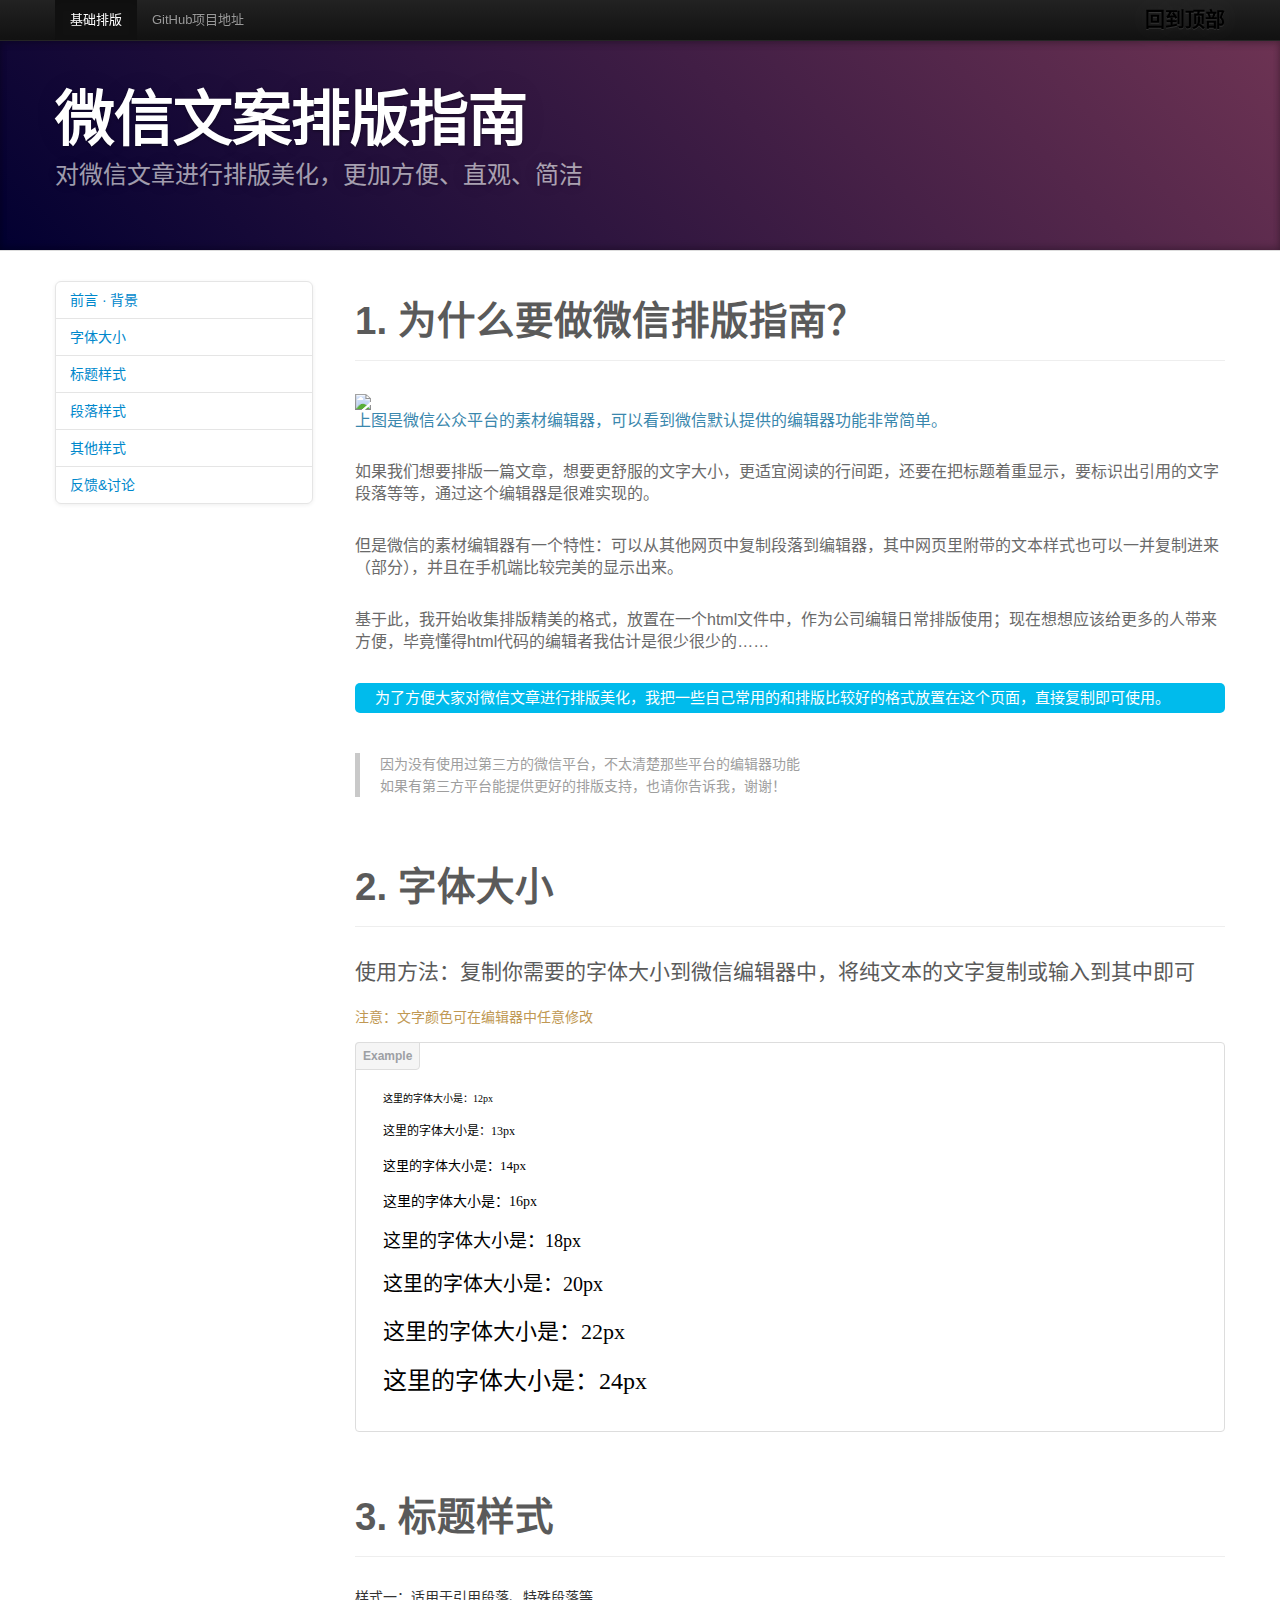
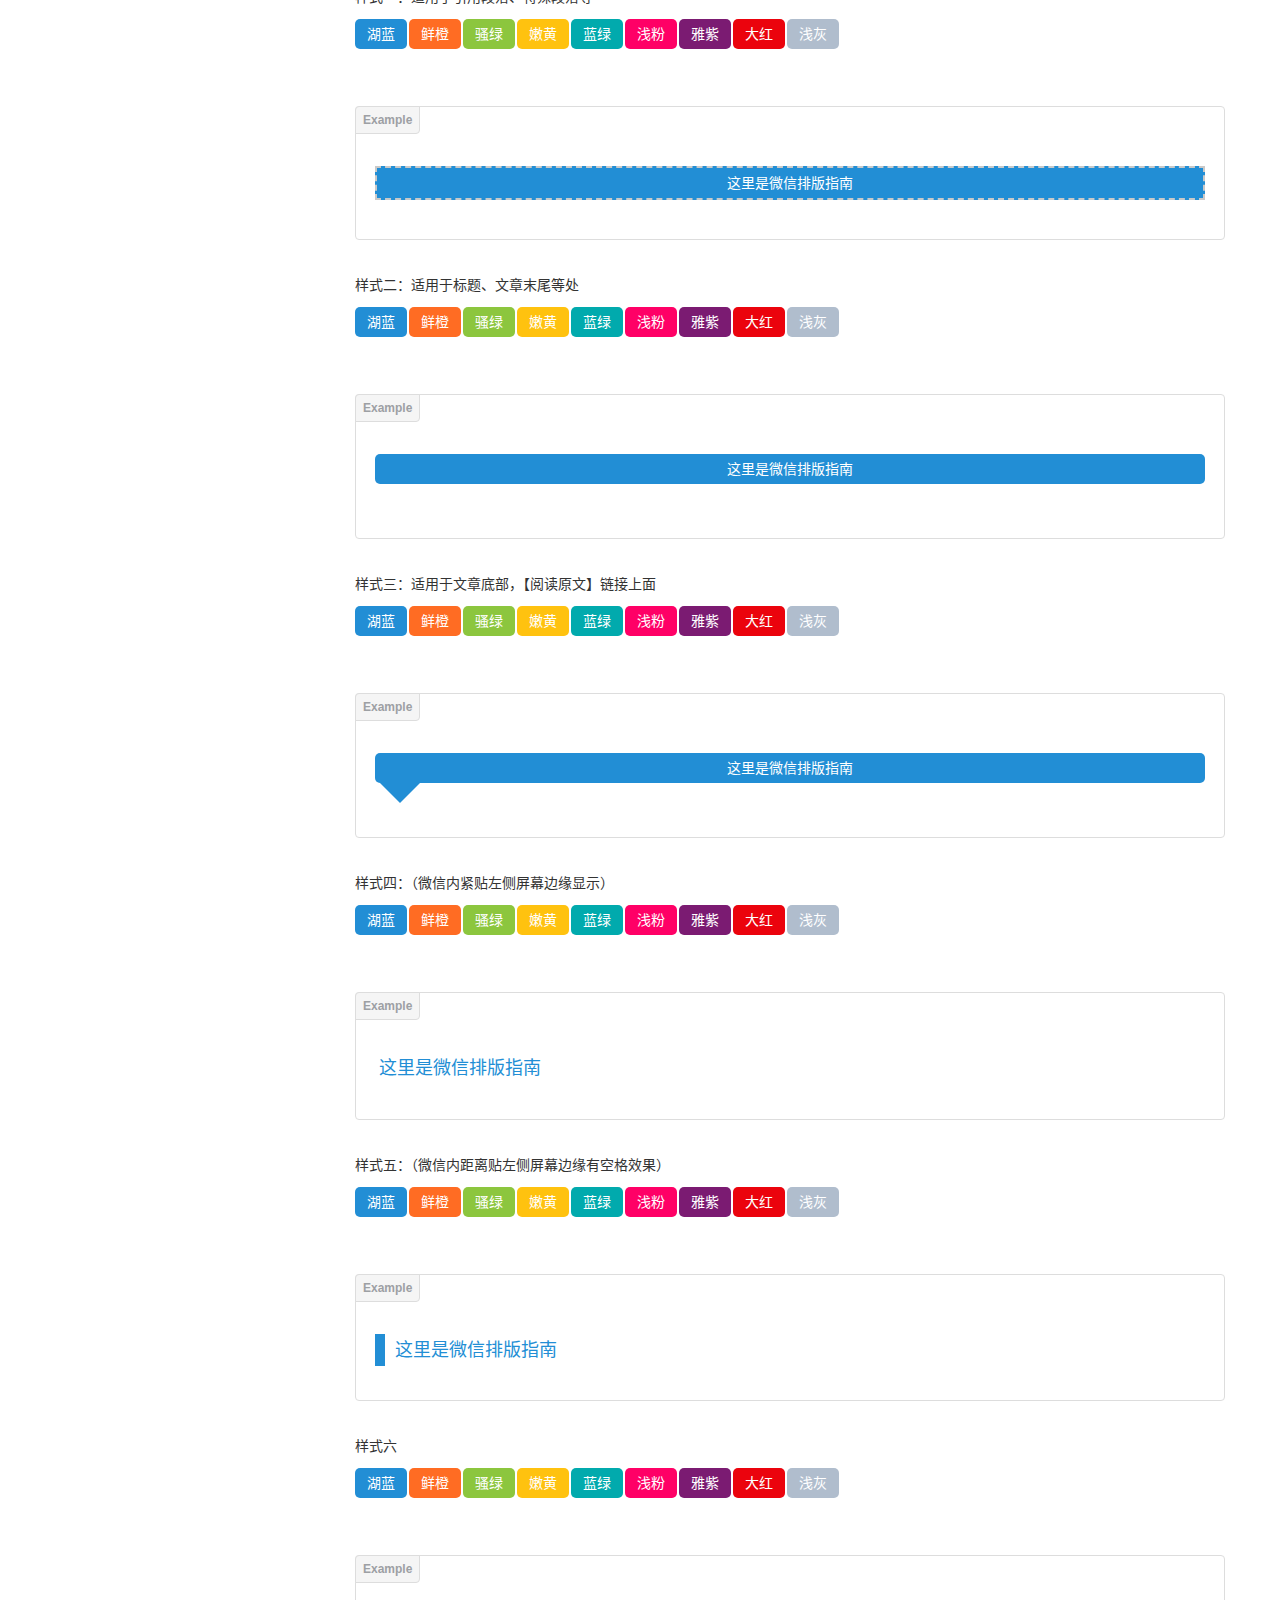
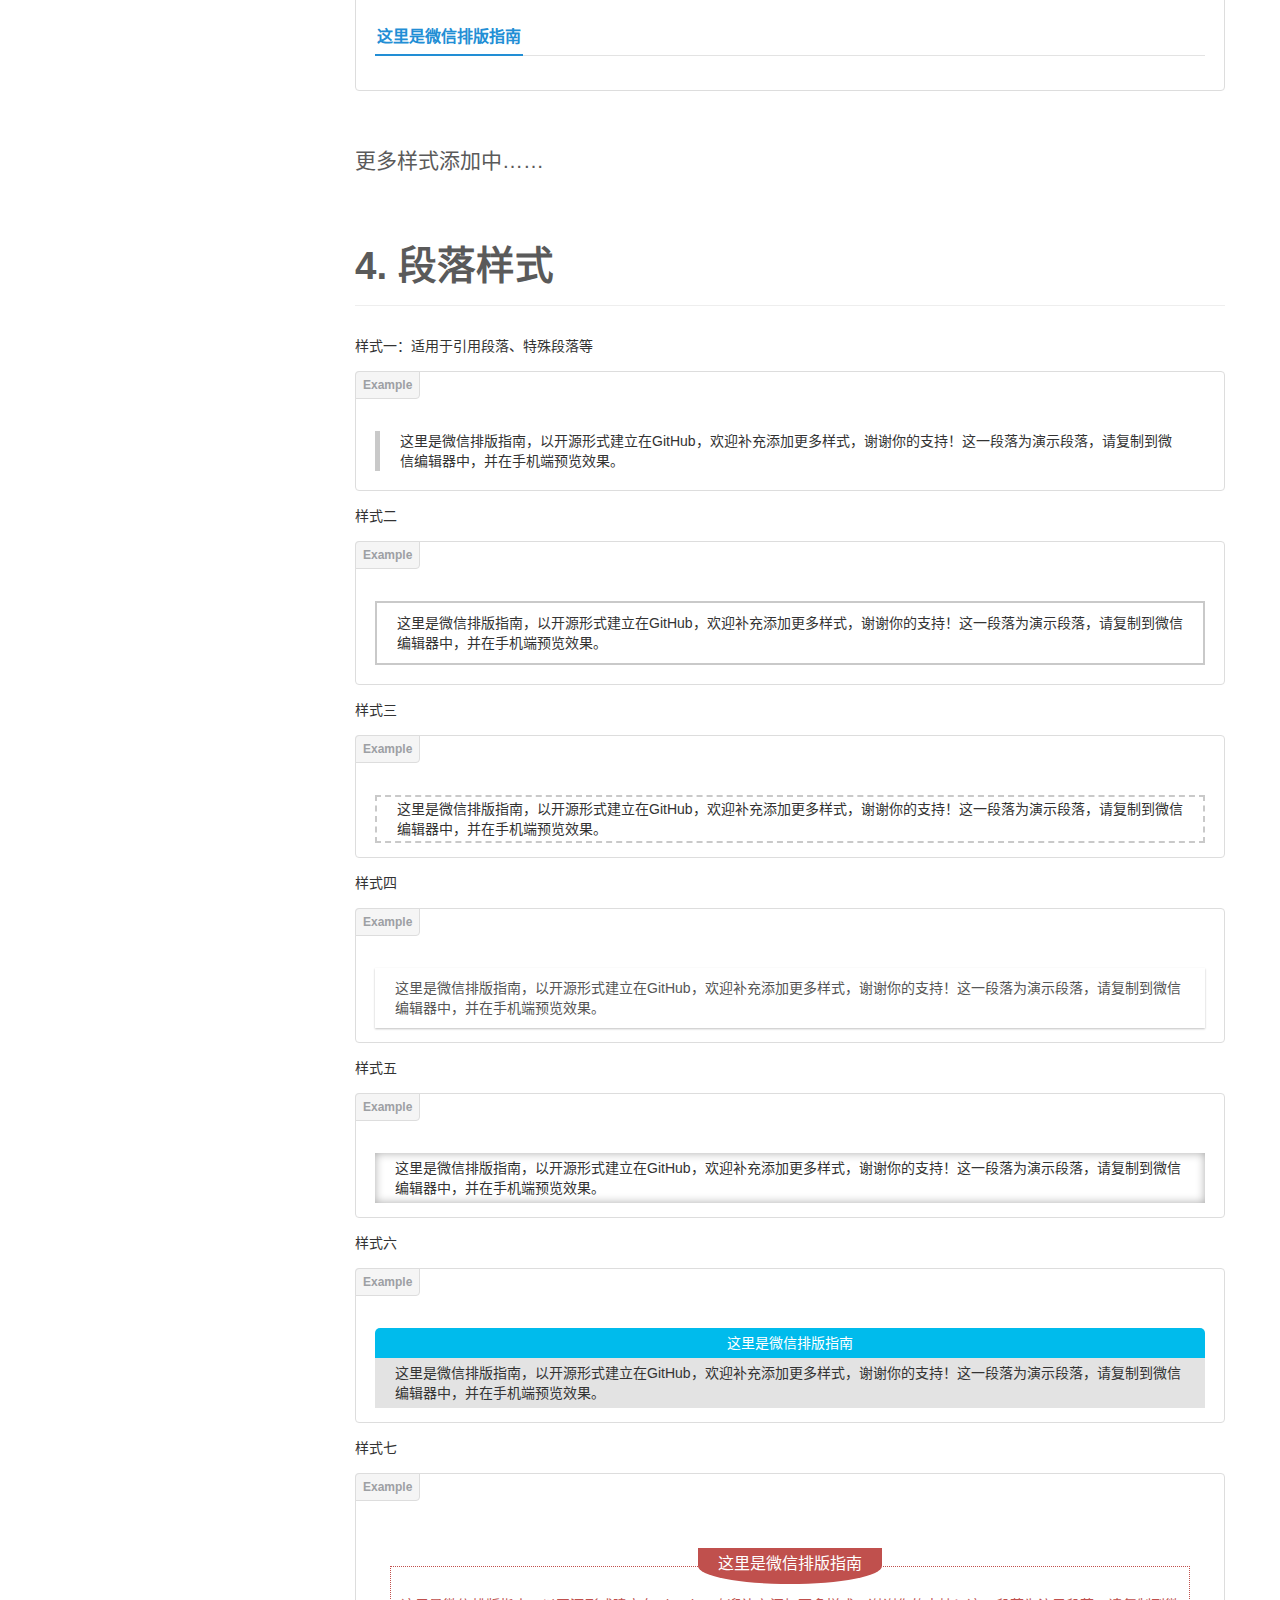
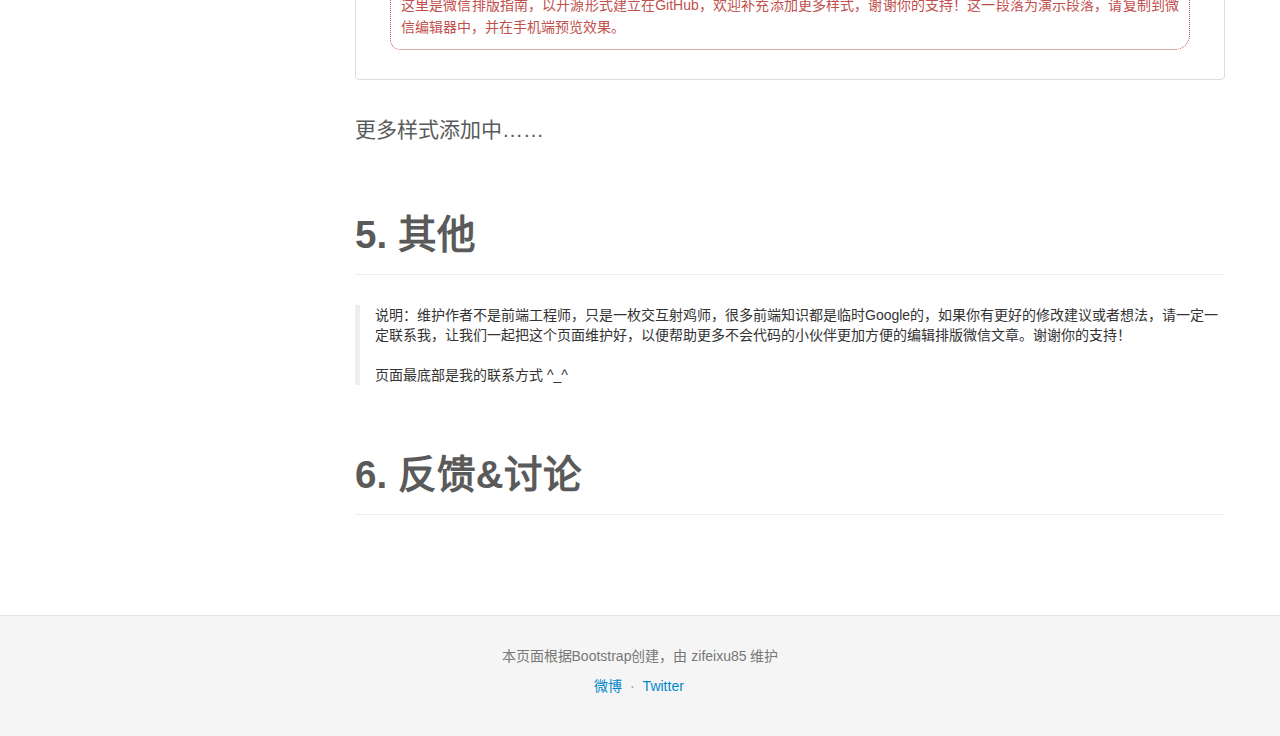
==== commit 3379bf2a: "修改导航" ====
--- a/index.html
+++ b/index.html
@@ -57,15 +57,13 @@
           <a class="brand" href="#">回到顶部</a>
           <div class="nav-collapse collapse">
             <ul class="nav">
+              <li class="active">
+                <a href="./index.html">基础排版</a>
+              </li>
               <li class="">
                 <a href="https://github.com/zifeixu85/wechat-copywriting-guidelines/tree/gh-pages" target=_blank >GitHub项目地址</a>
               </li>
-              <li class="active">
-                <a href="./index.html">微信文案排版指南</a>
-              </li>
-              <li class="">
-                <a href="http://zifeixu.com" target=_blank >我的博客</a>
-              </li>
+              
 
             </ul>
           </div>
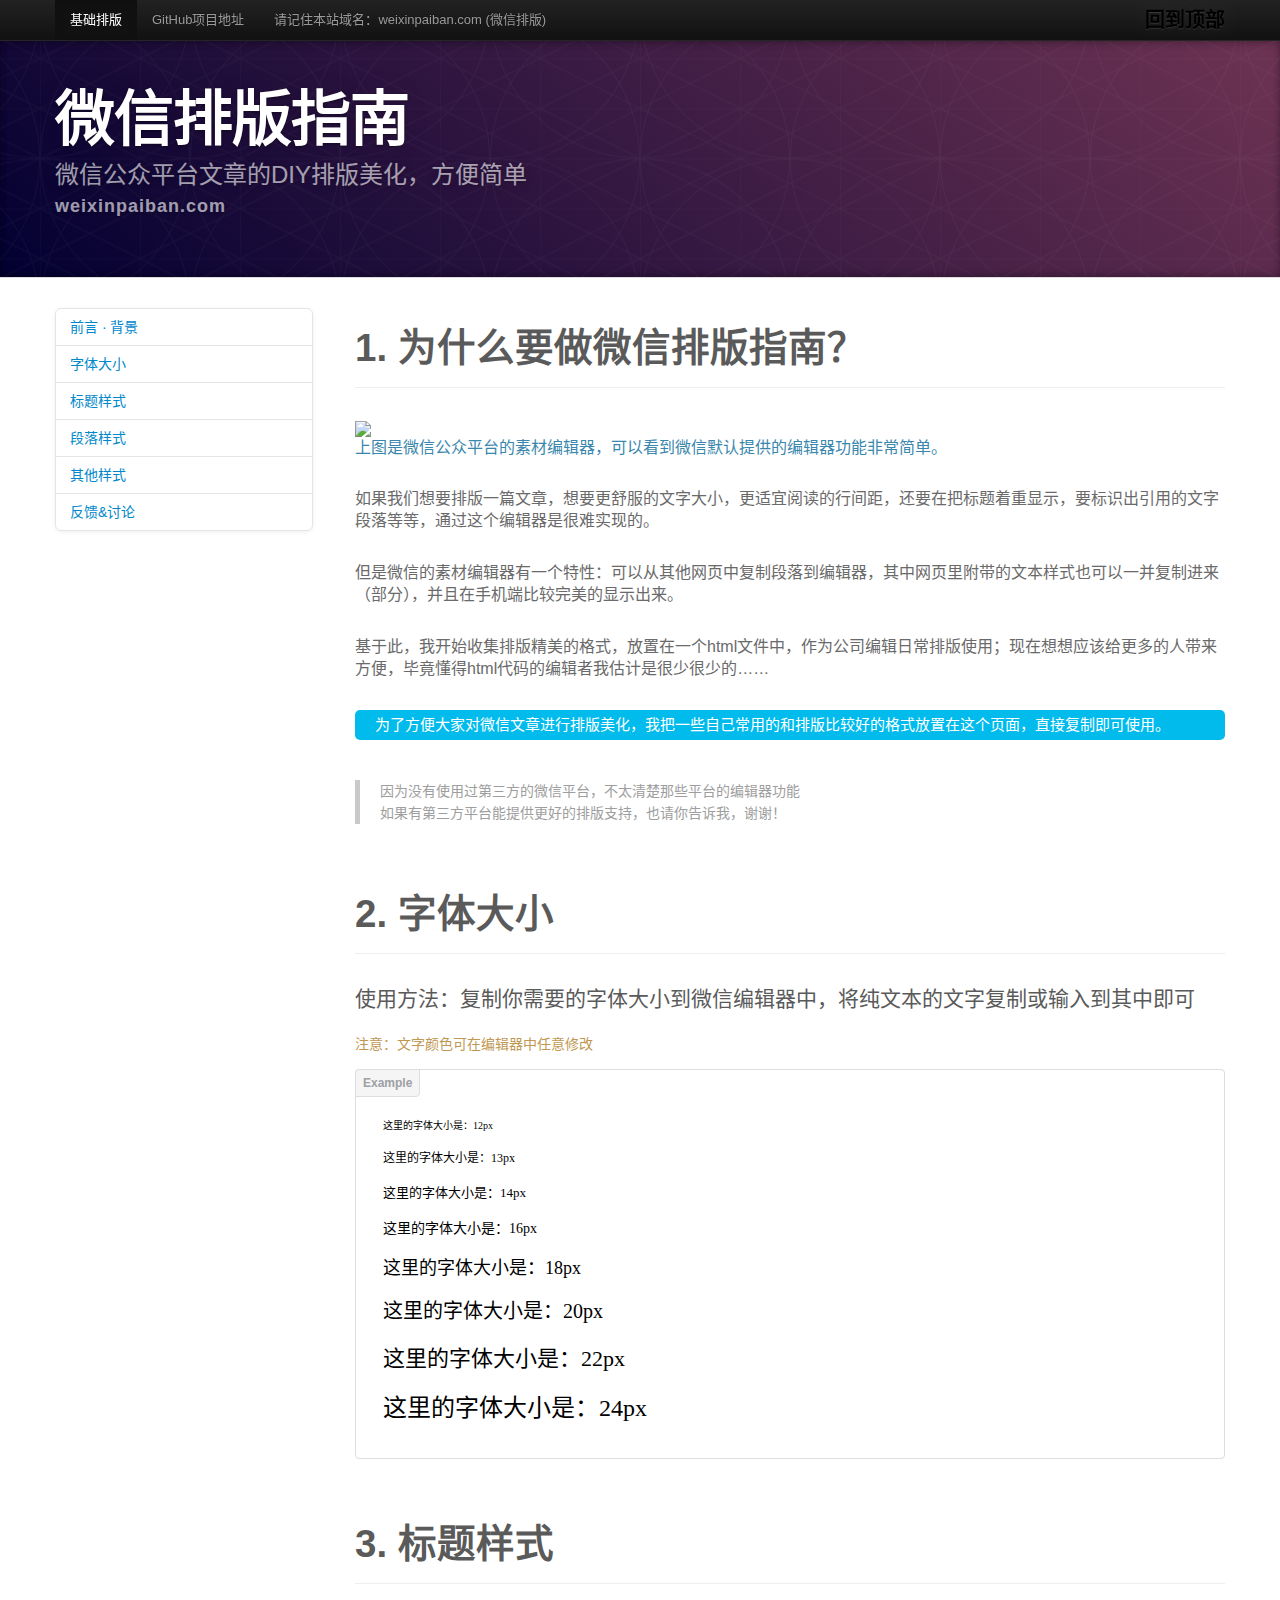
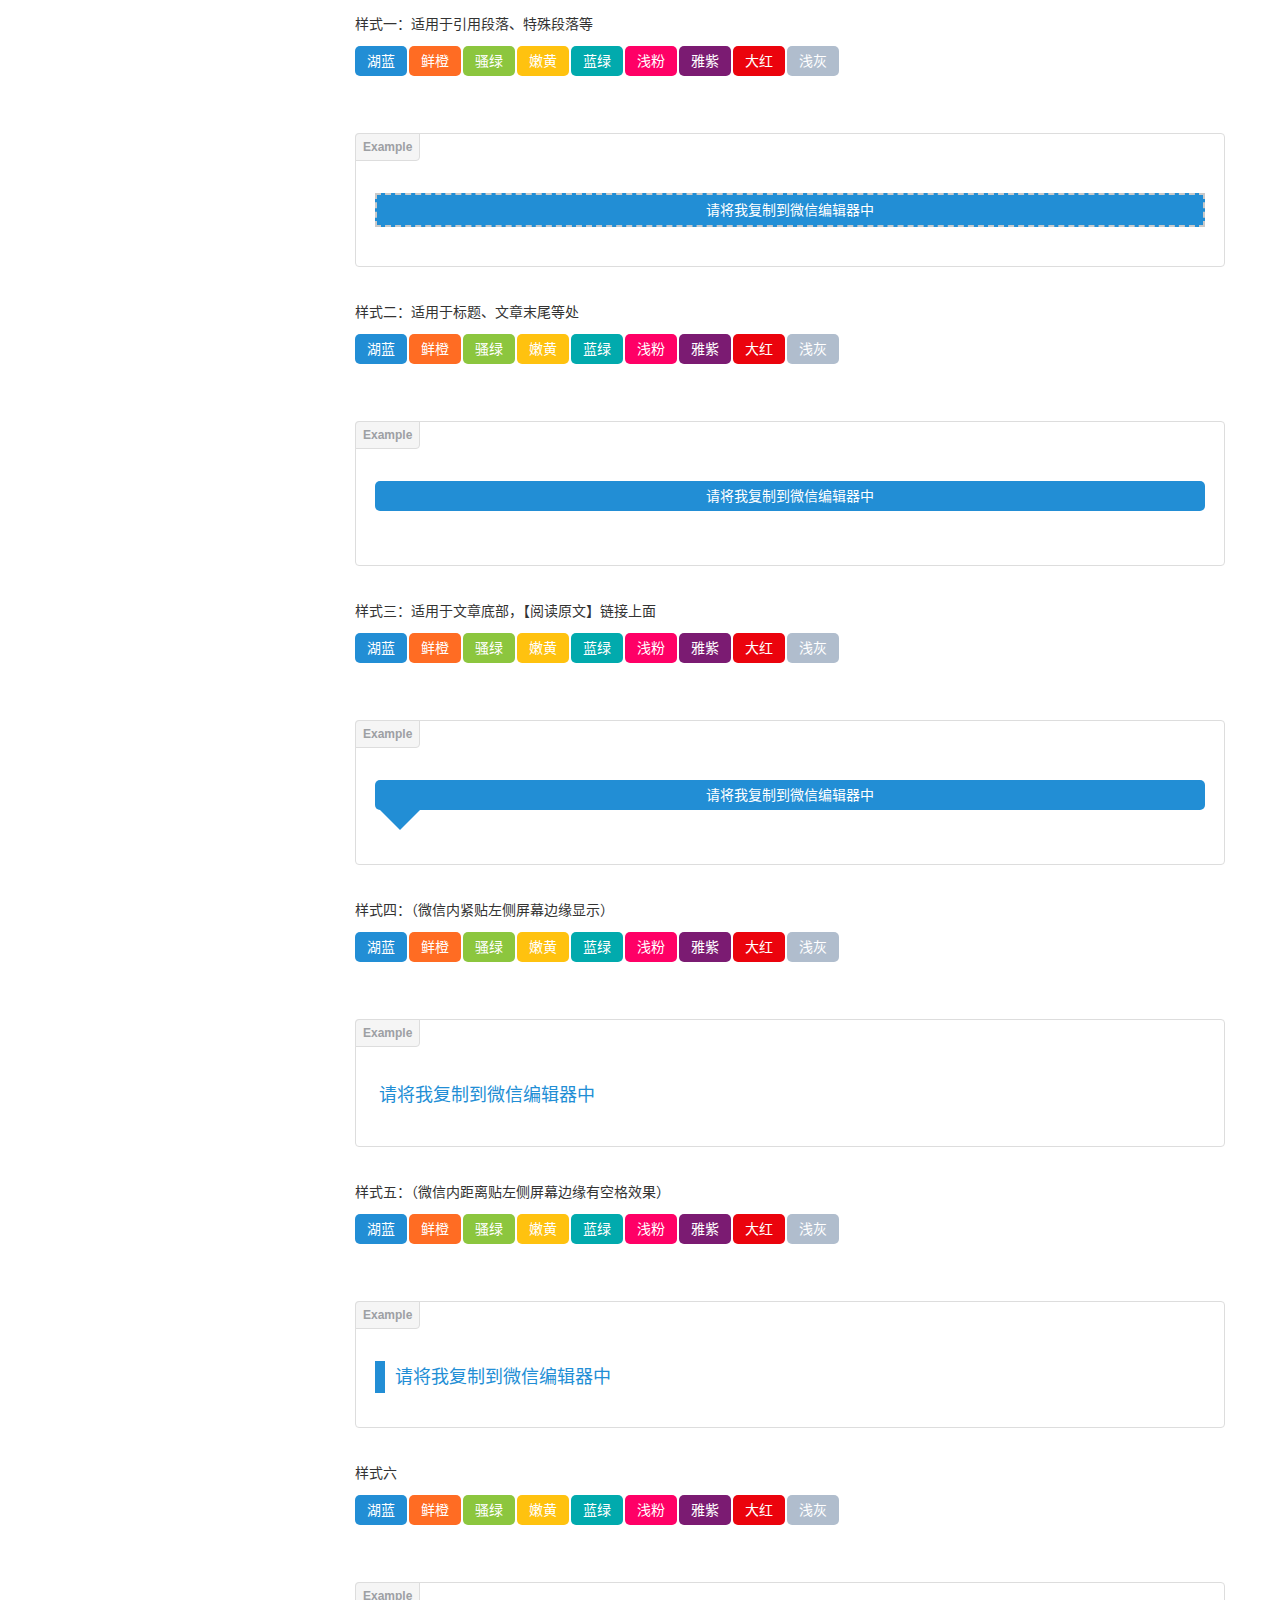
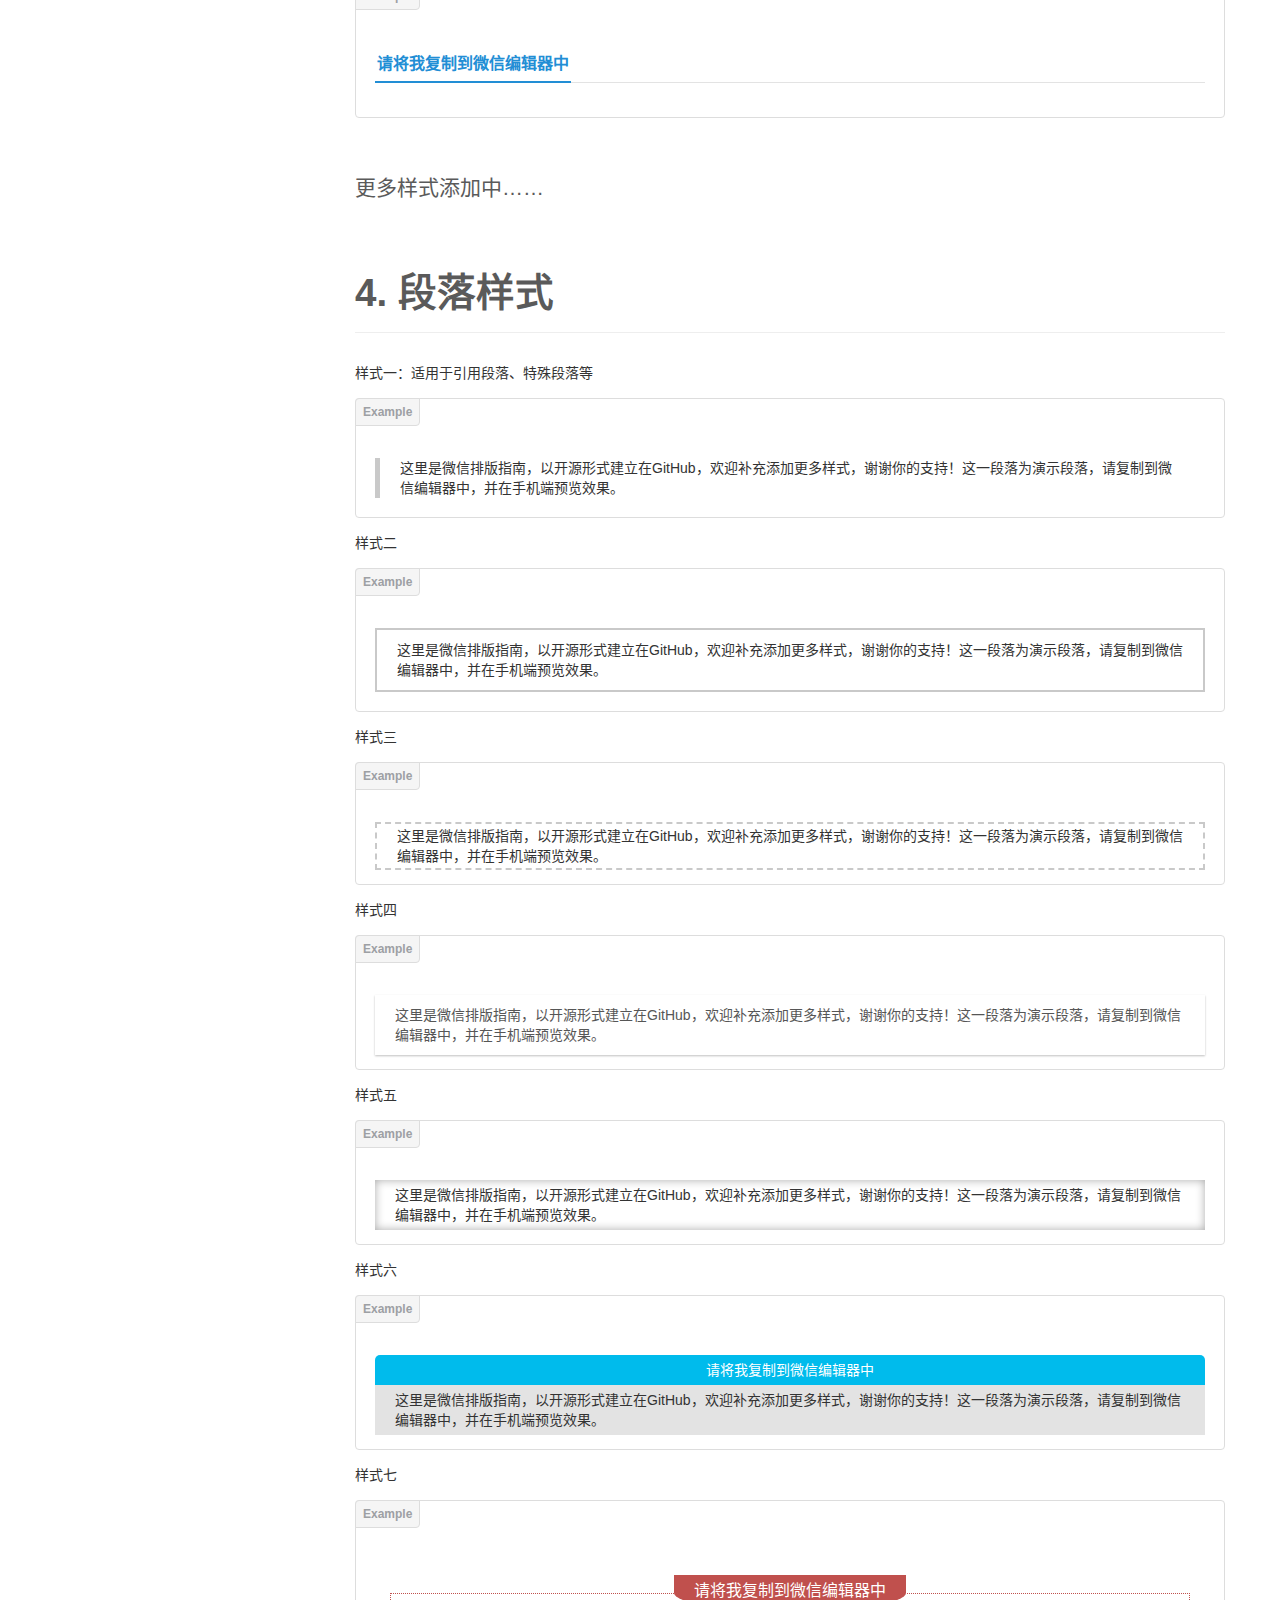
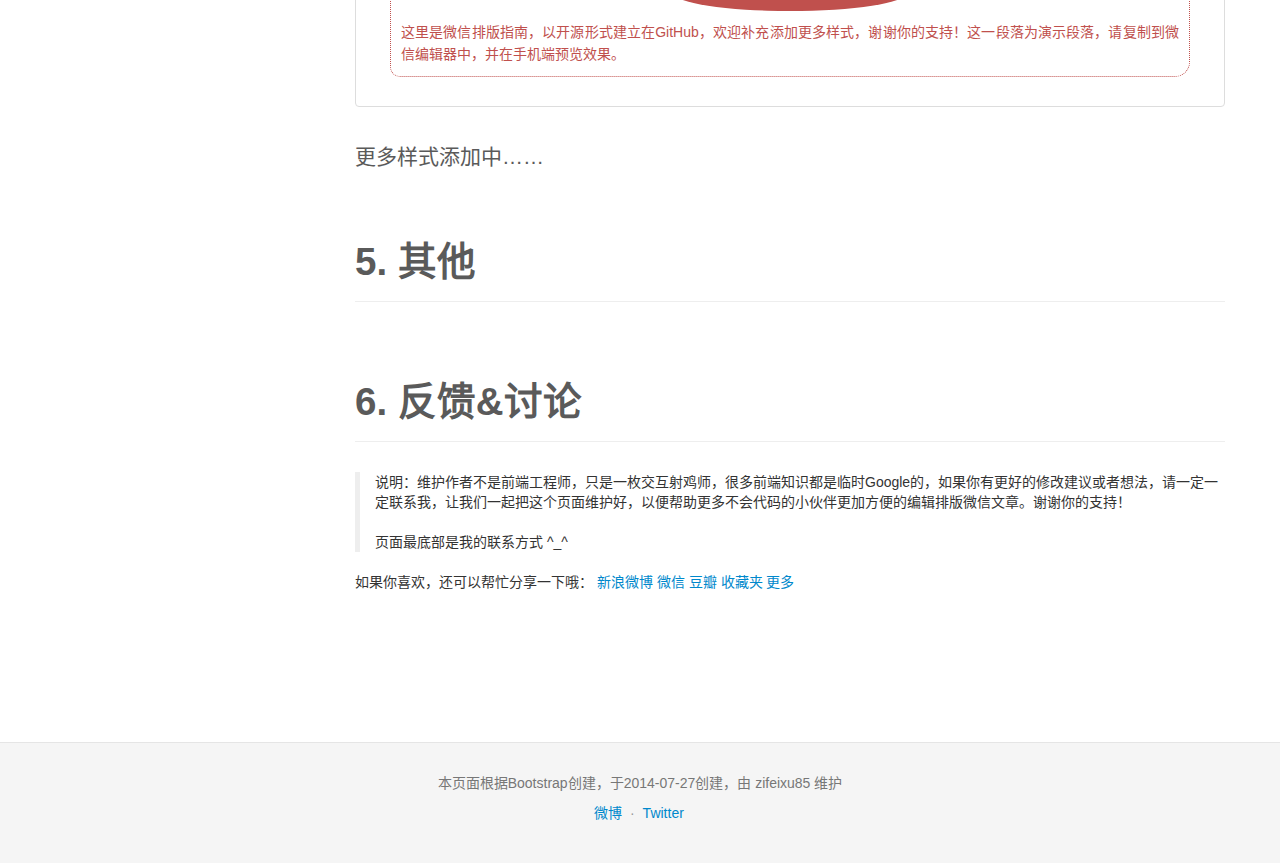
==== commit 43d6b73e: "修改" ====
--- a/index.html
+++ b/index.html
@@ -3,7 +3,7 @@
 <html lang="zh-CN">
   <head>
     <meta charset="utf-8">
-    <title>微信文案排版指南</title>
+    <title>微信排版指南</title>
     <meta name="viewport" content="width=device-width, initial-scale=1.0">
     <meta name="description" content="为方便微信文章排版">
     <meta name="author" content="">
@@ -60,10 +60,13 @@
               <li class="active">
                 <a href="./index.html">基础排版</a>
               </li>
+              
               <li class="">
                 <a href="https://github.com/zifeixu85/wechat-copywriting-guidelines/tree/gh-pages" target=_blank >GitHub项目地址</a>
               </li>
-              
+              <li class="">
+                <a>请记住本站域名：weixinpaiban.com (微信排版)</a>
+              </li>
 
             </ul>
           </div>
@@ -75,8 +78,9 @@
 ================================================== -->
 <header class="jumbotron subhead" id="overview">
   <div class="container">
-    <h1>微信文案排版指南</h1>
-    <p class="lead" style="opacity:0.6;">对微信文章进行排版美化，更加方便、直观、简洁</p>
+    <h1>微信排版指南</h1>
+    <p class="lead" style="opacity:0.6;margin-bottom:5px;">微信公众平台文章的DIY排版美化，方便简单</p>
+    <p  style="font-size:18px;line-height:22px;opacity:0.6;letter-spacing:1px;font-weight:bold;">weixinpaiban.com</p>
   </div>
 </header>
 
@@ -184,31 +188,31 @@
             <br>
               <div class="tab-content">
                 <div class="tab-pane active " id="Til_Style1_1">
-                  <blockquote style="text-align:center;color:#ffffff;padding:5px 20px;border:2px dashed #c9c9c9;background-color:#228ED5;">这里是微信排版指南</blockquote>
+                  <blockquote style="text-align:center;color:#ffffff;padding:5px 20px;border:2px dashed #c9c9c9;background-color:#228ED5;">请将我复制到微信编辑器中</blockquote>
                 </div>
                 <div class="tab-pane" id="Til_Style1_2">
-                  <blockquote style="text-align:center;color:#ffffff;padding:5px 20px;border:2px dashed #c9c9c9;background-color:#FF6C23;">这里是微信排版指南</blockquote>
+                  <blockquote style="text-align:center;color:#ffffff;padding:5px 20px;border:2px dashed #c9c9c9;background-color:#FF6C23;">请将我复制到微信编辑器中</blockquote>
                 </div>
                 <div class="tab-pane" id="Til_Style1_3">
-                  <blockquote style="text-align:center;color:#ffffff;padding:5px 20px;border:2px dashed #c9c9c9;background-color:#8CC63E;">这里是微信排版指南</blockquote>
+                  <blockquote style="text-align:center;color:#ffffff;padding:5px 20px;border:2px dashed #c9c9c9;background-color:#8CC63E;">请将我复制到微信编辑器中</blockquote>
                 </div>
                 <div class="tab-pane" id="Til_Style1_4">
-                  <blockquote style="text-align:center;color:#ffffff;padding:5px 20px;border:2px dashed #c9c9c9;background-color:#FFC20F;">这里是微信排版指南</blockquote>
+                  <blockquote style="text-align:center;color:#ffffff;padding:5px 20px;border:2px dashed #c9c9c9;background-color:#FFC20F;">请将我复制到微信编辑器中</blockquote>
                 </div>
                 <div class="tab-pane" id="Til_Style1_5">
-                  <blockquote style="text-align:center;color:#ffffff;padding:5px 20px;border:2px dashed #c9c9c9;background-color:#01AAAD;">这里是微信排版指南</blockquote>
+                  <blockquote style="text-align:center;color:#ffffff;padding:5px 20px;border:2px dashed #c9c9c9;background-color:#01AAAD;">请将我复制到微信编辑器中</blockquote>
                 </div>
                 <div class="tab-pane" id="Til_Style1_6">
-                  <blockquote style="text-align:center;color:#ffffff;padding:5px 20px;border:2px dashed #c9c9c9;background-color:#FF0066;">这里是微信排版指南</blockquote>
+                  <blockquote style="text-align:center;color:#ffffff;padding:5px 20px;border:2px dashed #c9c9c9;background-color:#FF0066;">请将我复制到微信编辑器中</blockquote>
                 </div>
                 <div class="tab-pane" id="Til_Style1_7">
-                  <blockquote style="text-align:center;color:#ffffff;padding:5px 20px;border:2px dashed #c9c9c9;background-color:#7B1B72;">这里是微信排版指南</blockquote>
+                  <blockquote style="text-align:center;color:#ffffff;padding:5px 20px;border:2px dashed #c9c9c9;background-color:#7B1B72;">请将我复制到微信编辑器中</blockquote>
                 </div>
                 <div class="tab-pane" id="Til_Style1_8">
-                  <blockquote style="text-align:center;color:#ffffff;padding:5px 20px;border:2px dashed #c9c9c9;background-color:#EB030D;">这里是微信排版指南</blockquote>
+                  <blockquote style="text-align:center;color:#ffffff;padding:5px 20px;border:2px dashed #c9c9c9;background-color:#EB030D;">请将我复制到微信编辑器中</blockquote>
                 </div>
                 <div class="tab-pane" id="Til_Style1_9">
-                  <blockquote style="text-align:center;color:#ffffff;padding:5px 20px;border:2px dashed #e5e5e5;background-color:#B0BDCD;">这里是微信排版指南</blockquote>
+                  <blockquote style="text-align:center;color:#ffffff;padding:5px 20px;border:2px dashed #e5e5e5;background-color:#B0BDCD;">请将我复制到微信编辑器中</blockquote>
                 </div>
               </div><br>
           </div>
@@ -251,31 +255,31 @@
             <br>
               <div class="tab-content">
                 <div class="tab-pane active " id="Til_Style2_1">
-                  <p style="margin:auto; padding:5px 20px; background:#228ED5; color:#FFF; -moz-border-radius:5px; -webkit-border-radius:5px; border-radius:5px; text-align:center;">这里是微信排版指南</p>
+                  <p style="margin:auto; padding:5px 20px; background:#228ED5; color:#FFF; -moz-border-radius:5px; -webkit-border-radius:5px; border-radius:5px; text-align:center;">请将我复制到微信编辑器中</p>
                 </div>
                 <div class="tab-pane" id="Til_Style2_2">
-                  <p style="margin:auto; padding:5px 20px; background:#FF6C23; color:#FFF; -moz-border-radius:5px; -webkit-border-radius:5px; border-radius:5px; text-align:center;">这里是微信排版指南</p>
+                  <p style="margin:auto; padding:5px 20px; background:#FF6C23; color:#FFF; -moz-border-radius:5px; -webkit-border-radius:5px; border-radius:5px; text-align:center;">请将我复制到微信编辑器中</p>
                 </div>
                 <div class="tab-pane" id="Til_Style2_3">
-                  <p style="margin:auto; padding:5px 20px; background:#8CC63E; color:#FFF; -moz-border-radius:5px; -webkit-border-radius:5px; border-radius:5px; text-align:center;">这里是微信排版指南</p>
+                  <p style="margin:auto; padding:5px 20px; background:#8CC63E; color:#FFF; -moz-border-radius:5px; -webkit-border-radius:5px; border-radius:5px; text-align:center;">请将我复制到微信编辑器中</p>
                 </div>
                 <div class="tab-pane" id="Til_Style2_4">
-                  <p style="margin:auto; padding:5px 20px; background:#FFC20F; color:#FFF; -moz-border-radius:5px; -webkit-border-radius:5px; border-radius:5px; text-align:center;">这里是微信排版指南</p>
+                  <p style="margin:auto; padding:5px 20px; background:#FFC20F; color:#FFF; -moz-border-radius:5px; -webkit-border-radius:5px; border-radius:5px; text-align:center;">请将我复制到微信编辑器中</p>
                 </div>
                 <div class="tab-pane" id="Til_Style2_5">
-                  <p style="margin:auto; padding:5px 20px; background:#01AAAD; color:#FFF; -moz-border-radius:5px; -webkit-border-radius:5px; border-radius:5px; text-align:center;">这里是微信排版指南</p>
+                  <p style="margin:auto; padding:5px 20px; background:#01AAAD; color:#FFF; -moz-border-radius:5px; -webkit-border-radius:5px; border-radius:5px; text-align:center;">请将我复制到微信编辑器中</p>
                 </div>
                 <div class="tab-pane" id="Til_Style2_6">
-                  <p style="margin:auto; padding:5px 20px; background:#FF0066; color:#FFF; -moz-border-radius:5px; -webkit-border-radius:5px; border-radius:5px; text-align:center;">这里是微信排版指南</p>
+                  <p style="margin:auto; padding:5px 20px; background:#FF0066; color:#FFF; -moz-border-radius:5px; -webkit-border-radius:5px; border-radius:5px; text-align:center;">请将我复制到微信编辑器中</p>
                 </div>
                 <div class="tab-pane" id="Til_Style2_7">
-                  <p style="margin:auto; padding:5px 20px; background:#7B1B72; color:#FFF; -moz-border-radius:5px; -webkit-border-radius:5px; border-radius:5px; text-align:center;">这里是微信排版指南</p>
+                  <p style="margin:auto; padding:5px 20px; background:#7B1B72; color:#FFF; -moz-border-radius:5px; -webkit-border-radius:5px; border-radius:5px; text-align:center;">请将我复制到微信编辑器中</p>
                 </div>
                 <div class="tab-pane" id="Til_Style2_8">
-                  <p style="margin:auto; padding:5px 20px; background:#EB030D; color:#FFF; -moz-border-radius:5px; -webkit-border-radius:5px; border-radius:5px; text-align:center;">这里是微信排版指南</p>
+                  <p style="margin:auto; padding:5px 20px; background:#EB030D; color:#FFF; -moz-border-radius:5px; -webkit-border-radius:5px; border-radius:5px; text-align:center;">请将我复制到微信编辑器中</p>
                 </div>
                 <div class="tab-pane" id="Til_Style2_9">
-                  <p style="margin:auto; padding:5px 20px; background:#B0BDCD; color:#FFF; -moz-border-radius:5px; -webkit-border-radius:5px; border-radius:5px; text-align:center;">这里是微信排版指南</p>
+                  <p style="margin:auto; padding:5px 20px; background:#B0BDCD; color:#FFF; -moz-border-radius:5px; -webkit-border-radius:5px; border-radius:5px; text-align:center;">请将我复制到微信编辑器中</p>
                 </div>
               </div>
               <br><br>
@@ -319,55 +323,55 @@
             <br>
               <div class="tab-content">
                 <div class="tab-pane active " id="Til_Style3_1" style="height:50px;">
-                  <p style="margin:auto; padding:5px 20px; background:#228ED5; color:#FFF; -moz-border-radius:5px; -webkit-border-radius:5px; border-radius:5px; text-align:center;">这里是微信排版指南</p>
+                  <p style="margin:auto; padding:5px 20px; background:#228ED5; color:#FFF; -moz-border-radius:5px; -webkit-border-radius:5px; border-radius:5px; text-align:center;">请将我复制到微信编辑器中</p>
                   <p style="width:auto; margin:auto 5px; padding:0px 0px; border:0px solid #beceeb; position:relative;">
                     <span style="width:0; height:0; font-size:0; overflow:hidden; position:absolute;border-width:20px; border-style:solid dashed dashed; border-color:#228ED5 transparent transparent; left:0px;bottom:-40px;">　</span>
                   </p>
                 </div>
                 <div class="tab-pane" id="Til_Style3_2" style="height:50px;">
-                  <p style="margin:auto; padding:5px 20px; background:#FF6C23; color:#FFF; -moz-border-radius:5px; -webkit-border-radius:5px; border-radius:5px; text-align:center;">这里是微信排版指南</p>
+                  <p style="margin:auto; padding:5px 20px; background:#FF6C23; color:#FFF; -moz-border-radius:5px; -webkit-border-radius:5px; border-radius:5px; text-align:center;">请将我复制到微信编辑器中</p>
                   <p style="width:auto; margin:auto 5px; padding:0px 0px; border:0px solid #beceeb; position:relative;">
                     <span style="width:0; height:0; font-size:0; overflow:hidden; position:absolute;border-width:20px; border-style:solid dashed dashed; border-color:#FF6C23 transparent transparent; left:0px;bottom:-40px;">　</span>
                   </p>
                 </div>
                 <div class="tab-pane" id="Til_Style3_3" style="height:50px;">
-                  <p style="margin:auto; padding:5px 20px; background:#8CC63E; color:#FFF; -moz-border-radius:5px; -webkit-border-radius:5px; border-radius:5px; text-align:center;">这里是微信排版指南</p>
+                  <p style="margin:auto; padding:5px 20px; background:#8CC63E; color:#FFF; -moz-border-radius:5px; -webkit-border-radius:5px; border-radius:5px; text-align:center;">请将我复制到微信编辑器中</p>
                   <p style="width:auto; margin:auto 5px; padding:0px 0px; border:0px solid #beceeb; position:relative;">
                     <span style="width:0; height:0; font-size:0; overflow:hidden; position:absolute;border-width:20px; border-style:solid dashed dashed; border-color:#8CC63E transparent transparent; left:0px;bottom:-40px;">　</span>
                   </p>
                 </div>
                 <div class="tab-pane" id="Til_Style3_4" style="height:50px;">
-                  <p style="margin:auto; padding:5px 20px; background:#FFC20F; color:#FFF; -moz-border-radius:5px; -webkit-border-radius:5px; border-radius:5px; text-align:center;">这里是微信排版指南</p>
+                  <p style="margin:auto; padding:5px 20px; background:#FFC20F; color:#FFF; -moz-border-radius:5px; -webkit-border-radius:5px; border-radius:5px; text-align:center;">请将我复制到微信编辑器中</p>
                   <p style="width:auto; margin:auto 5px; padding:0px 0px; border:0px solid #beceeb; position:relative;">
                     <span style="width:0; height:0; font-size:0; overflow:hidden; position:absolute;border-width:20px; border-style:solid dashed dashed; border-color:#FFC20F transparent transparent; left:0px;bottom:-40px;">　</span>
                   </p>
                 </div>
                 <div class="tab-pane" id="Til_Style3_5" style="height:50px;">
-                  <p style="margin:auto; padding:5px 20px; background:#01AAAD; color:#FFF; -moz-border-radius:5px; -webkit-border-radius:5px; border-radius:5px; text-align:center;">这里是微信排版指南</p>
+                  <p style="margin:auto; padding:5px 20px; background:#01AAAD; color:#FFF; -moz-border-radius:5px; -webkit-border-radius:5px; border-radius:5px; text-align:center;">请将我复制到微信编辑器中</p>
                   <p style="width:auto; margin:auto 5px; padding:0px 0px; border:0px solid #beceeb; position:relative;">
                     <span style="width:0; height:0; font-size:0; overflow:hidden; position:absolute;border-width:20px; border-style:solid dashed dashed; border-color:#01AAAD transparent transparent; left:0px;bottom:-40px;">　</span>
                   </p>
                 </div>
                 <div class="tab-pane" id="Til_Style3_6" style="height:50px;">
-                  <p style="margin:auto; padding:5px 20px; background:#FF0066; color:#FFF; -moz-border-radius:5px; -webkit-border-radius:5px; border-radius:5px; text-align:center;">这里是微信排版指南</p>
+                  <p style="margin:auto; padding:5px 20px; background:#FF0066; color:#FFF; -moz-border-radius:5px; -webkit-border-radius:5px; border-radius:5px; text-align:center;">请将我复制到微信编辑器中</p>
                   <p style="width:auto; margin:auto 5px; padding:0px 0px; border:0px solid #beceeb; position:relative;">
                     <span style="width:0; height:0; font-size:0; overflow:hidden; position:absolute;border-width:20px; border-style:solid dashed dashed; border-color:#FF0066 transparent transparent; left:0px;bottom:-40px;">　</span>
                   </p>
                 </div>
                 <div class="tab-pane" id="Til_Style3_7" style="height:50px;">
-                  <p style="margin:auto; padding:5px 20px; background:#7B1B72; color:#FFF; -moz-border-radius:5px; -webkit-border-radius:5px; border-radius:5px; text-align:center;">这里是微信排版指南</p>
+                  <p style="margin:auto; padding:5px 20px; background:#7B1B72; color:#FFF; -moz-border-radius:5px; -webkit-border-radius:5px; border-radius:5px; text-align:center;">请将我复制到微信编辑器中</p>
                   <p style="width:auto; margin:auto 5px; padding:0px 0px; border:0px solid #beceeb; position:relative;">
                     <span style="width:0; height:0; font-size:0; overflow:hidden; position:absolute;border-width:20px; border-style:solid dashed dashed; border-color:#7B1B72 transparent transparent; left:0px;bottom:-40px;">　</span>
                   </p>
                 </div>
                 <div class="tab-pane" id="Til_Style3_8" style="height:50px;">
-                  <p style="margin:auto; padding:5px 20px; background:#EB030D; color:#FFF; -moz-border-radius:5px; -webkit-border-radius:5px; border-radius:5px; text-align:center;">这里是微信排版指南</p>
+                  <p style="margin:auto; padding:5px 20px; background:#EB030D; color:#FFF; -moz-border-radius:5px; -webkit-border-radius:5px; border-radius:5px; text-align:center;">请将我复制到微信编辑器中</p>
                   <p style="width:auto; margin:auto 5px; padding:0px 0px; border:0px solid #beceeb; position:relative;">
                     <span style="width:0; height:0; font-size:0; overflow:hidden; position:absolute;border-width:20px; border-style:solid dashed dashed; border-color:#EB030D transparent transparent; left:0px;bottom:-40px;">　</span>
                   </p>
                 </div>
                 <div class="tab-pane" id="Til_Style3_9" style="height:50px;">
-                  <p style="margin:auto; padding:5px 20px; background:#B0BDCD; color:#FFF; -moz-border-radius:5px; -webkit-border-radius:5px; border-radius:5px; text-align:center;">这里是微信排版指南</p>
+                  <p style="margin:auto; padding:5px 20px; background:#B0BDCD; color:#FFF; -moz-border-radius:5px; -webkit-border-radius:5px; border-radius:5px; text-align:center;">请将我复制到微信编辑器中</p>
                   <p style="width:auto; margin:auto 5px; padding:0px 0px; border:0px solid #beceeb; position:relative;">
                     <span style="width:0; height:0; font-size:0; overflow:hidden; position:absolute;border-width:20px; border-style:solid dashed dashed; border-color:#B0BDCD transparent transparent; left:0px;bottom:-40px;">　</span>
                   </p>
@@ -417,47 +421,47 @@
               <div class="tab-content">
                 <div class="tab-pane active " id="Til_Style4_1">
                   <blockquote style="margin: 0px; padding: 0px; max-width: 100%; background-color: #FFF;border-left:5px;">
-                    <p style="margin:auto 0px auto -16px; padding:5px 10px; font-size:18px; color:#228ED5; border-left-width: 10px; border-left-style: solid; border-left-color:#228ED5;">这里是微信排版指南</p>
+                    <p style="margin:auto 0px auto -16px; padding:5px 10px; font-size:18px; color:#228ED5; border-left-width: 10px; border-left-style: solid; border-left-color:#228ED5;">请将我复制到微信编辑器中</p>
                   </blockquote>
                 </div>
                 <div class="tab-pane" id="Til_Style4_2">
                   <blockquote style="margin: 0px; padding: 0px; max-width: 100%; background-color: #FFF;border-left:5px;">
-                    <p style="margin:auto 0px auto -16px; padding:5px 10px; font-size:18px; color:#FF6C23; border-left-width: 10px; border-left-style: solid; border-left-color:#FF6C23;">这里是微信排版指南</p>
+                    <p style="margin:auto 0px auto -16px; padding:5px 10px; font-size:18px; color:#FF6C23; border-left-width: 10px; border-left-style: solid; border-left-color:#FF6C23;">请将我复制到微信编辑器中</p>
                   </blockquote>
                 </div>
                 <div class="tab-pane" id="Til_Style4_3">
                   <blockquote style="margin: 0px; padding: 0px; max-width: 100%; background-color: #FFF;border-left:5px;">
-                    <p style="margin:auto 0px auto -16px; padding:5px 10px; font-size:18px; color:#8CC63E; border-left-width: 10px; border-left-style: solid; border-left-color:#8CC63E;">这里是微信排版指南</p>
+                    <p style="margin:auto 0px auto -16px; padding:5px 10px; font-size:18px; color:#8CC63E; border-left-width: 10px; border-left-style: solid; border-left-color:#8CC63E;">请将我复制到微信编辑器中</p>
                   </blockquote>
                 </div>
                 <div class="tab-pane" id="Til_Style4_4">
                   <blockquote style="margin: 0px; padding: 0px; max-width: 100%; background-color: #FFF;border-left:5px;">
-                    <p style="margin:auto 0px auto -16px; padding:5px 10px; font-size:18px; color:#FFC20F; border-left-width: 10px; border-left-style: solid; border-left-color:#FFC20F;">这里是微信排版指南</p>
+                    <p style="margin:auto 0px auto -16px; padding:5px 10px; font-size:18px; color:#FFC20F; border-left-width: 10px; border-left-style: solid; border-left-color:#FFC20F;">请将我复制到微信编辑器中</p>
                   </blockquote>
                 </div>
                 <div class="tab-pane" id="Til_Style4_5">
                   <blockquote style="margin: 0px; padding: 0px; max-width: 100%; background-color: #FFF;border-left:5px;">
-                    <p style="margin:auto 0px auto -16px; padding:5px 10px; font-size:18px; color:#01AAAD; border-left-width: 10px; border-left-style: solid; border-left-color:#01AAAD;">这里是微信排版指南</p>
+                    <p style="margin:auto 0px auto -16px; padding:5px 10px; font-size:18px; color:#01AAAD; border-left-width: 10px; border-left-style: solid; border-left-color:#01AAAD;">请将我复制到微信编辑器中</p>
                   </blockquote>
                 </div>
                 <div class="tab-pane" id="Til_Style4_6">
                   <blockquote style="margin: 0px; padding: 0px; max-width: 100%; background-color: #FFF;border-left:5px;">
-                    <p style="margin:auto 0px auto -16px; padding:5px 10px; font-size:18px; color:#FF0066; border-left-width: 10px; border-left-style: solid; border-left-color:#FF0066;">这里是微信排版指南</p>
+                    <p style="margin:auto 0px auto -16px; padding:5px 10px; font-size:18px; color:#FF0066; border-left-width: 10px; border-left-style: solid; border-left-color:#FF0066;">请将我复制到微信编辑器中</p>
                   </blockquote>
                 </div>
                 <div class="tab-pane" id="Til_Style4_7">
                   <blockquote style="margin: 0px; padding: 0px; max-width: 100%; background-color: #FFF;border-left:5px;">
-                    <p style="margin:auto 0px auto -16px; padding:5px 10px; font-size:18px; color:#7B1B72; border-left-width: 10px; border-left-style: solid; border-left-color:#7B1B72;">这里是微信排版指南</p>
+                    <p style="margin:auto 0px auto -16px; padding:5px 10px; font-size:18px; color:#7B1B72; border-left-width: 10px; border-left-style: solid; border-left-color:#7B1B72;">请将我复制到微信编辑器中</p>
                   </blockquote>
                 </div>
                 <div class="tab-pane" id="Til_Style4_8">
                   <blockquote style="margin: 0px; padding: 0px; max-width: 100%; background-color: #FFF;border-left:5px;">
-                    <p style="margin:auto 0px auto -16px; padding:5px 10px; font-size:18px; color:#EB030D; border-left-width: 10px; border-left-style: solid; border-left-color:#EB030D;">这里是微信排版指南</p>
+                    <p style="margin:auto 0px auto -16px; padding:5px 10px; font-size:18px; color:#EB030D; border-left-width: 10px; border-left-style: solid; border-left-color:#EB030D;">请将我复制到微信编辑器中</p>
                   </blockquote>
                 </div>
                 <div class="tab-pane" id="Til_Style4_9">
                   <blockquote style="margin: 0px; padding: 0px; max-width: 100%; background-color: #FFF;border-left:5px;">
-                    <p style="margin:auto 0px auto -16px; padding:5px 10px; font-size:18px; color:#B0BDCD; border-left-width: 10px; border-left-style: solid; border-left-color:#B0BDCD;">这里是微信排版指南</p>
+                    <p style="margin:auto 0px auto -16px; padding:5px 10px; font-size:18px; color:#B0BDCD; border-left-width: 10px; border-left-style: solid; border-left-color:#B0BDCD;">请将我复制到微信编辑器中</p>
                   </blockquote>
                 </div>
               </div><br>
@@ -502,47 +506,47 @@
               <div class="tab-content">
                 <div class="tab-pane active " id="Til_Style5_1">
                   <blockquote style="margin: 0px; padding: 0px; max-width: 100%; background-color: #FFF;border-left:5px;">
-                    <p style="margin:auto 0px auto 0px; padding:5px 10px; font-size:18px; color:#228ED5; border-left-width: 10px; border-left-style: solid; border-left-color:#228ED5;">这里是微信排版指南</p>
+                    <p style="margin:auto 0px auto 0px; padding:5px 10px; font-size:18px; color:#228ED5; border-left-width: 10px; border-left-style: solid; border-left-color:#228ED5;">请将我复制到微信编辑器中</p>
                   </blockquote>
                 </div>
                 <div class="tab-pane" id="Til_Style5_2">
                   <blockquote style="margin: 0px; padding: 0px; max-width: 100%; background-color: #FFF;border-left:5px;">
-                    <p style="margin:auto 0px auto 0px; padding:5px 10px; font-size:18px; color:#FF6C23; border-left-width: 10px; border-left-style: solid; border-left-color:#FF6C23;">这里是微信排版指南</p>
+                    <p style="margin:auto 0px auto 0px; padding:5px 10px; font-size:18px; color:#FF6C23; border-left-width: 10px; border-left-style: solid; border-left-color:#FF6C23;">请将我复制到微信编辑器中</p>
                   </blockquote>
                 </div>
                 <div class="tab-pane" id="Til_Style5_3">
                   <blockquote style="margin: 0px; padding: 0px; max-width: 100%; background-color: #FFF;border-left:5px;">
-                    <p style="margin:auto 0px auto 0px; padding:5px 10px; font-size:18px; color:#8CC63E; border-left-width: 10px; border-left-style: solid; border-left-color:#8CC63E;">这里是微信排版指南</p>
+                    <p style="margin:auto 0px auto 0px; padding:5px 10px; font-size:18px; color:#8CC63E; border-left-width: 10px; border-left-style: solid; border-left-color:#8CC63E;">请将我复制到微信编辑器中</p>
                   </blockquote>
                 </div>
                 <div class="tab-pane" id="Til_Style5_4">
                   <blockquote style="margin: 0px; padding: 0px; max-width: 100%; background-color: #FFF;border-left:5px;">
-                    <p style="margin:auto 0px auto 0px; padding:5px 10px; font-size:18px; color:#FFC20F; border-left-width: 10px; border-left-style: solid; border-left-color:#FFC20F;">这里是微信排版指南</p>
+                    <p style="margin:auto 0px auto 0px; padding:5px 10px; font-size:18px; color:#FFC20F; border-left-width: 10px; border-left-style: solid; border-left-color:#FFC20F;">请将我复制到微信编辑器中</p>
                   </blockquote>
                 </div>
                 <div class="tab-pane" id="Til_Style5_5">
                   <blockquote style="margin: 0px; padding: 0px; max-width: 100%; background-color: #FFF;border-left:5px;">
-                    <p style="margin:auto 0px auto 0px; padding:5px 10px; font-size:18px; color:#01AAAD; border-left-width: 10px; border-left-style: solid; border-left-color:#01AAAD;">这里是微信排版指南</p>
+                    <p style="margin:auto 0px auto 0px; padding:5px 10px; font-size:18px; color:#01AAAD; border-left-width: 10px; border-left-style: solid; border-left-color:#01AAAD;">请将我复制到微信编辑器中</p>
                   </blockquote>
                 </div>
                 <div class="tab-pane" id="Til_Style5_6">
                   <blockquote style="margin: 0px; padding: 0px; max-width: 100%; background-color: #FFF;border-left:5px;">
-                    <p style="margin:auto 0px auto 0px; padding:5px 10px; font-size:18px; color:#FF0066; border-left-width: 10px; border-left-style: solid; border-left-color:#FF0066;">这里是微信排版指南</p>
+                    <p style="margin:auto 0px auto 0px; padding:5px 10px; font-size:18px; color:#FF0066; border-left-width: 10px; border-left-style: solid; border-left-color:#FF0066;">请将我复制到微信编辑器中</p>
                   </blockquote>
                 </div>
                 <div class="tab-pane" id="Til_Style5_7">
                   <blockquote style="margin: 0px; padding: 0px; max-width: 100%; background-color: #FFF;border-left:5px;">
-                    <p style="margin:auto 0px auto 0px; padding:5px 10px; font-size:18px; color:#7B1B72; border-left-width: 10px; border-left-style: solid; border-left-color:#7B1B72;">这里是微信排版指南</p>
+                    <p style="margin:auto 0px auto 0px; padding:5px 10px; font-size:18px; color:#7B1B72; border-left-width: 10px; border-left-style: solid; border-left-color:#7B1B72;">请将我复制到微信编辑器中</p>
                   </blockquote>
                 </div>
                 <div class="tab-pane" id="Til_Style5_8">
                   <blockquote style="margin: 0px; padding: 0px; max-width: 100%; background-color: #FFF;border-left:5px;">
-                    <p style="margin:auto 0px auto 0px; padding:5px 10px; font-size:18px; color:#EB030D; border-left-width: 10px; border-left-style: solid; border-left-color:#EB030D;">这里是微信排版指南</p>
+                    <p style="margin:auto 0px auto 0px; padding:5px 10px; font-size:18px; color:#EB030D; border-left-width: 10px; border-left-style: solid; border-left-color:#EB030D;">请将我复制到微信编辑器中</p>
                   </blockquote>
                 </div>
                 <div class="tab-pane" id="Til_Style5_9">
                   <blockquote style="margin: 0px; padding: 0px; max-width: 100%; background-color: #FFF;border-left:5px;">
-                    <p style="margin:auto 0px auto 0px; padding:5px 10px; font-size:18px; color:#B0BDCD; border-left-width: 10px; border-left-style: solid; border-left-color:#B0BDCD;">这里是微信排版指南</p>
+                    <p style="margin:auto 0px auto 0px; padding:5px 10px; font-size:18px; color:#B0BDCD; border-left-width: 10px; border-left-style: solid; border-left-color:#B0BDCD;">请将我复制到微信编辑器中</p>
                   </blockquote>
                 </div>
               </div><br>
@@ -586,31 +590,31 @@
             <br>
               <div class="tab-content">
                 <div class="tab-pane active " id="Til_Style6_1">
-                  <h2 style="font-family: 微软雅黑, 宋体, tahoma, arial; margin: 8px 0px 0px; padding: 0px; font-size: 12px; font-weight: normal; color: rgb(62, 62, 62); white-space: normal; border-bottom-width: 1px; border-bottom-style: solid; border-bottom-color: rgb(227, 227, 227); height: 32px; line-height: 18px;"><span style="font-family: 微软雅黑, sans-serif !important; font-size: 16px; color: #228ED5; display: block; float: left; padding: 0px 2px 3px; line-height: 28px; border-bottom-width: 2px; border-bottom-style: solid; border-bottom-color: #228ED5; font-weight: bold;">这里是微信排版指南</span></h2>
+                  <h2 style="font-family: 微软雅黑, 宋体, tahoma, arial; margin: 8px 0px 0px; padding: 0px; font-size: 12px; font-weight: normal; color: rgb(62, 62, 62); white-space: normal; border-bottom-width: 1px; border-bottom-style: solid; border-bottom-color: rgb(227, 227, 227); height: 32px; line-height: 18px;"><span style="font-family: 微软雅黑, sans-serif !important; font-size: 16px; color: #228ED5; display: block; float: left; padding: 0px 2px 3px; line-height: 28px; border-bottom-width: 2px; border-bottom-style: solid; border-bottom-color: #228ED5; font-weight: bold;">请将我复制到微信编辑器中</span></h2>
                 </div>
                 <div class="tab-pane" id="Til_Style6_2">
-                  <h2 style="font-family: 微软雅黑, 宋体, tahoma, arial; margin: 8px 0px 0px; padding: 0px; font-size: 12px; font-weight: normal; color: rgb(62, 62, 62); white-space: normal; border-bottom-width: 1px; border-bottom-style: solid; border-bottom-color: rgb(227, 227, 227); height: 32px; line-height: 18px;"><span style="font-family: 微软雅黑, sans-serif !important; font-size: 16px; color: #FF6C23; display: block; float: left; padding: 0px 2px 3px; line-height: 28px; border-bottom-width: 2px; border-bottom-style: solid; border-bottom-color: #FF6C23; font-weight: bold;">这里是微信排版指南</span></h2>
+                  <h2 style="font-family: 微软雅黑, 宋体, tahoma, arial; margin: 8px 0px 0px; padding: 0px; font-size: 12px; font-weight: normal; color: rgb(62, 62, 62); white-space: normal; border-bottom-width: 1px; border-bottom-style: solid; border-bottom-color: rgb(227, 227, 227); height: 32px; line-height: 18px;"><span style="font-family: 微软雅黑, sans-serif !important; font-size: 16px; color: #FF6C23; display: block; float: left; padding: 0px 2px 3px; line-height: 28px; border-bottom-width: 2px; border-bottom-style: solid; border-bottom-color: #FF6C23; font-weight: bold;">请将我复制到微信编辑器中</span></h2>
                 </div>
                 <div class="tab-pane" id="Til_Style6_3">
-                  <h2 style="font-family: 微软雅黑, 宋体, tahoma, arial; margin: 8px 0px 0px; padding: 0px; font-size: 12px; font-weight: normal; color: rgb(62, 62, 62); white-space: normal; border-bottom-width: 1px; border-bottom-style: solid; border-bottom-color: rgb(227, 227, 227); height: 32px; line-height: 18px;"><span style="font-family: 微软雅黑, sans-serif !important; font-size: 16px; color: #8CC63E; display: block; float: left; padding: 0px 2px 3px; line-height: 28px; border-bottom-width: 2px; border-bottom-style: solid; border-bottom-color: #8CC63E; font-weight: bold;">这里是微信排版指南</span></h2>
+                  <h2 style="font-family: 微软雅黑, 宋体, tahoma, arial; margin: 8px 0px 0px; padding: 0px; font-size: 12px; font-weight: normal; color: rgb(62, 62, 62); white-space: normal; border-bottom-width: 1px; border-bottom-style: solid; border-bottom-color: rgb(227, 227, 227); height: 32px; line-height: 18px;"><span style="font-family: 微软雅黑, sans-serif !important; font-size: 16px; color: #8CC63E; display: block; float: left; padding: 0px 2px 3px; line-height: 28px; border-bottom-width: 2px; border-bottom-style: solid; border-bottom-color: #8CC63E; font-weight: bold;">请将我复制到微信编辑器中</span></h2>
                 </div>
                 <div class="tab-pane" id="Til_Style6_4">
-                 <h2 style="font-family: 微软雅黑, 宋体, tahoma, arial; margin: 8px 0px 0px; padding: 0px; font-size: 12px; font-weight: normal; color: rgb(62, 62, 62); white-space: normal; border-bottom-width: 1px; border-bottom-style: solid; border-bottom-color: rgb(227, 227, 227); height: 32px; line-height: 18px;"><span style="font-family: 微软雅黑, sans-serif !important; font-size: 16px; color: #FFC20F; display: block; float: left; padding: 0px 2px 3px; line-height: 28px; border-bottom-width: 2px; border-bottom-style: solid; border-bottom-color: #FFC20F; font-weight: bold;">这里是微信排版指南</span></h2>
+                 <h2 style="font-family: 微软雅黑, 宋体, tahoma, arial; margin: 8px 0px 0px; padding: 0px; font-size: 12px; font-weight: normal; color: rgb(62, 62, 62); white-space: normal; border-bottom-width: 1px; border-bottom-style: solid; border-bottom-color: rgb(227, 227, 227); height: 32px; line-height: 18px;"><span style="font-family: 微软雅黑, sans-serif !important; font-size: 16px; color: #FFC20F; display: block; float: left; padding: 0px 2px 3px; line-height: 28px; border-bottom-width: 2px; border-bottom-style: solid; border-bottom-color: #FFC20F; font-weight: bold;">请将我复制到微信编辑器中</span></h2>
                 </div>
                 <div class="tab-pane" id="Til_Style6_5">
-                  <h2 style="font-family: 微软雅黑, 宋体, tahoma, arial; margin: 8px 0px 0px; padding: 0px; font-size: 12px; font-weight: normal; color: rgb(62, 62, 62); white-space: normal; border-bottom-width: 1px; border-bottom-style: solid; border-bottom-color: rgb(227, 227, 227); height: 32px; line-height: 18px;"><span style="font-family: 微软雅黑, sans-serif !important; font-size: 16px; color: #01AAAD; display: block; float: left; padding: 0px 2px 3px; line-height: 28px; border-bottom-width: 2px; border-bottom-style: solid; border-bottom-color: #01AAAD; font-weight: bold;">这里是微信排版指南</span></h2>
+                  <h2 style="font-family: 微软雅黑, 宋体, tahoma, arial; margin: 8px 0px 0px; padding: 0px; font-size: 12px; font-weight: normal; color: rgb(62, 62, 62); white-space: normal; border-bottom-width: 1px; border-bottom-style: solid; border-bottom-color: rgb(227, 227, 227); height: 32px; line-height: 18px;"><span style="font-family: 微软雅黑, sans-serif !important; font-size: 16px; color: #01AAAD; display: block; float: left; padding: 0px 2px 3px; line-height: 28px; border-bottom-width: 2px; border-bottom-style: solid; border-bottom-color: #01AAAD; font-weight: bold;">请将我复制到微信编辑器中</span></h2>
                 </div>
                 <div class="tab-pane" id="Til_Style6_6">
-                 <h2 style="font-family: 微软雅黑, 宋体, tahoma, arial; margin: 8px 0px 0px; padding: 0px; font-size: 12px; font-weight: normal; color: rgb(62, 62, 62); white-space: normal; border-bottom-width: 1px; border-bottom-style: solid; border-bottom-color: rgb(227, 227, 227); height: 32px; line-height: 18px;"><span style="font-family: 微软雅黑, sans-serif !important; font-size: 16px; color: #FF0066; display: block; float: left; padding: 0px 2px 3px; line-height: 28px; border-bottom-width: 2px; border-bottom-style: solid; border-bottom-color: #FF0066; font-weight: bold;">这里是微信排版指南</span></h2>
+                 <h2 style="font-family: 微软雅黑, 宋体, tahoma, arial; margin: 8px 0px 0px; padding: 0px; font-size: 12px; font-weight: normal; color: rgb(62, 62, 62); white-space: normal; border-bottom-width: 1px; border-bottom-style: solid; border-bottom-color: rgb(227, 227, 227); height: 32px; line-height: 18px;"><span style="font-family: 微软雅黑, sans-serif !important; font-size: 16px; color: #FF0066; display: block; float: left; padding: 0px 2px 3px; line-height: 28px; border-bottom-width: 2px; border-bottom-style: solid; border-bottom-color: #FF0066; font-weight: bold;">请将我复制到微信编辑器中</span></h2>
                 </div>
                 <div class="tab-pane" id="Til_Style6_7">
-                  <h2 style="font-family: 微软雅黑, 宋体, tahoma, arial; margin: 8px 0px 0px; padding: 0px; font-size: 12px; font-weight: normal; color: rgb(62, 62, 62); white-space: normal; border-bottom-width: 1px; border-bottom-style: solid; border-bottom-color: rgb(227, 227, 227); height: 32px; line-height: 18px;"><span style="font-family: 微软雅黑, sans-serif !important; font-size: 16px; color: #7B1B72; display: block; float: left; padding: 0px 2px 3px; line-height: 28px; border-bottom-width: 2px; border-bottom-style: solid; border-bottom-color: #7B1B72; font-weight: bold;">这里是微信排版指南</span></h2>
+                  <h2 style="font-family: 微软雅黑, 宋体, tahoma, arial; margin: 8px 0px 0px; padding: 0px; font-size: 12px; font-weight: normal; color: rgb(62, 62, 62); white-space: normal; border-bottom-width: 1px; border-bottom-style: solid; border-bottom-color: rgb(227, 227, 227); height: 32px; line-height: 18px;"><span style="font-family: 微软雅黑, sans-serif !important; font-size: 16px; color: #7B1B72; display: block; float: left; padding: 0px 2px 3px; line-height: 28px; border-bottom-width: 2px; border-bottom-style: solid; border-bottom-color: #7B1B72; font-weight: bold;">请将我复制到微信编辑器中</span></h2>
                 </div>
                 <div class="tab-pane" id="Til_Style6_8">
-                 <h2 style="font-family: 微软雅黑, 宋体, tahoma, arial; margin: 8px 0px 0px; padding: 0px; font-size: 12px; font-weight: normal; color: rgb(62, 62, 62); white-space: normal; border-bottom-width: 1px; border-bottom-style: solid; border-bottom-color: rgb(227, 227, 227); height: 32px; line-height: 18px;"><span style="font-family: 微软雅黑, sans-serif !important; font-size: 16px; color: #EB030D; display: block; float: left; padding: 0px 2px 3px; line-height: 28px; border-bottom-width: 2px; border-bottom-style: solid; border-bottom-color: #EB030D; font-weight: bold;">这里是微信排版指南</span></h2>
+                 <h2 style="font-family: 微软雅黑, 宋体, tahoma, arial; margin: 8px 0px 0px; padding: 0px; font-size: 12px; font-weight: normal; color: rgb(62, 62, 62); white-space: normal; border-bottom-width: 1px; border-bottom-style: solid; border-bottom-color: rgb(227, 227, 227); height: 32px; line-height: 18px;"><span style="font-family: 微软雅黑, sans-serif !important; font-size: 16px; color: #EB030D; display: block; float: left; padding: 0px 2px 3px; line-height: 28px; border-bottom-width: 2px; border-bottom-style: solid; border-bottom-color: #EB030D; font-weight: bold;">请将我复制到微信编辑器中</span></h2>
                 </div>
                 <div class="tab-pane" id="Til_Style6_9">
-                  <h2 style="font-family: 微软雅黑, 宋体, tahoma, arial; margin: 8px 0px 0px; padding: 0px; font-size: 12px; font-weight: normal; color: rgb(62, 62, 62); white-space: normal; border-bottom-width: 1px; border-bottom-style: solid; border-bottom-color: rgb(227, 227, 227); height: 32px; line-height: 18px;"><span style="font-family: 微软雅黑, sans-serif !important; font-size: 16px; color: #B0BDCD; display: block; float: left; padding: 0px 2px 3px; line-height: 28px; border-bottom-width: 2px; border-bottom-style: solid; border-bottom-color: #B0BDCD; font-weight: bold;">这里是微信排版指南</span></h2>
+                  <h2 style="font-family: 微软雅黑, 宋体, tahoma, arial; margin: 8px 0px 0px; padding: 0px; font-size: 12px; font-weight: normal; color: rgb(62, 62, 62); white-space: normal; border-bottom-width: 1px; border-bottom-style: solid; border-bottom-color: rgb(227, 227, 227); height: 32px; line-height: 18px;"><span style="font-family: 微软雅黑, sans-serif !important; font-size: 16px; color: #B0BDCD; display: block; float: left; padding: 0px 2px 3px; line-height: 28px; border-bottom-width: 2px; border-bottom-style: solid; border-bottom-color: #B0BDCD; font-weight: bold;">请将我复制到微信编辑器中</span></h2>
                 </div>
               </div><br>
           </div>
@@ -673,7 +677,7 @@
           <p>样式六</p>
           <div class="bs-docs-example">
             <br>
-            <p style="margin:auto 0px; background:#00bbec; color:#FFF; -moz-border-radius:5px 5px 0 0; -webkit-border-radius:5px 5px 0 0; border-radius:5px 5px 0 0; text-align:center; padding:5px 20px;">这里是微信排版指南</p>
+            <p style="margin:auto 0px; background:#00bbec; color:#FFF; -moz-border-radius:5px 5px 0 0; -webkit-border-radius:5px 5px 0 0; border-radius:5px 5px 0 0; text-align:center; padding:5px 20px;">请将我复制到微信编辑器中</p>
             <p style="margin:auto 0px; background:#e3e3e3; padding:5px 20px;">这里是微信排版指南，以开源形式建立在GitHub，欢迎补充添加更多样式，谢谢你的支持！这一段落为演示段落，请复制到微信编辑器中，并在手机端预览效果。</p>
           </div>
 
@@ -682,7 +686,7 @@
             <br>
             <fieldset style="white-space: normal; margin: 15px; padding: 10px; border: 1px dotted #c0504d;  text-align: justify; background-color: rgb(255, 255, 255); color: rgb(73, 68, 41); line-height: 2em; min-height: 1.5em; border-bottom-right-radius: 15px; border-bottom-left-radius: 10px; word-wrap: break-word !important;">
               <legend style="font-family: 微软雅黑;border:none; margin: 0px; padding: 0px; color: rgb(0, 0, 0); text-align: center;">
-                <p style="margin-top: 0px; margin-bottom: 0px; padding: 0px 20px 4px 20px;   line-height: 2em; color: rgb(255, 255, 255); font-size: 16px; border-bottom-right-radius: 100%; border-bottom-left-radius: 100%; background-color: #c0504d;">这里是微信排版指南</p></legend>
+                <p style="margin-top: 0px; margin-bottom: 0px; padding: 0px 20px 4px 20px;   line-height: 2em; color: rgb(255, 255, 255); font-size: 16px; border-bottom-right-radius: 100%; border-bottom-left-radius: 100%; background-color: #c0504d;">请将我复制到微信编辑器中</p></legend>
                 <p style="margin-top: 0px; margin-bottom: 0px; padding: 0px; max-width: 100%; min-height: 1.5em;  line-height: 1.6em; color: #c0504d; word-wrap: break-word !important;">这里是微信排版指南，以开源形式建立在GitHub，欢迎补充添加更多样式，谢谢你的支持！这一段落为演示段落，请复制到微信编辑器中，并在手机端预览效果。</p></fieldset>
           </div>
 
@@ -702,9 +706,7 @@
             <h1>5. 其他</h1>
           </div>
 
-        <blockquote>说明：维护作者不是前端工程师，只是一枚交互射鸡师，很多前端知识都是临时Google的，如果你有更好的修改建议或者想法，请一定一定联系我，让我们一起把这个页面维护好，以便帮助更多不会代码的小伙伴更加方便的编辑排版微信文章。谢谢你的支持！
-        <br><br>页面最底部是我的联系方式 ^_^
-        </blockquote>
+        
         </section>
 
 
@@ -717,6 +719,41 @@
           <div class="page-header">
             <h1>6. 反馈&讨论</h1>
           </div>
+
+          <blockquote>说明：维护作者不是前端工程师，只是一枚交互射鸡师，很多前端知识都是临时Google的，如果你有更好的修改建议或者想法，请一定一定联系我，让我们一起把这个页面维护好，以便帮助更多不会代码的小伙伴更加方便的编辑排版微信文章。谢谢你的支持！
+        <br><br>页面最底部是我的联系方式 ^_^
+        </blockquote>
+
+
+<!-- JiaThis Button BEGIN -->
+<div class="jiathis_style">
+<span class="jiathis_txt">如果你喜欢，还可以帮忙分享一下哦：</span>
+<a class="jiathis_button_tsina">新浪微博</a>
+<a class="jiathis_button_weixin">微信</a>
+<a class="jiathis_button_douban">豆瓣</a>
+<a class="jiathis_button_fav">收藏夹</a>
+
+<a href="http://www.jiathis.com/share?uid=1537579" class="jiathis jiathis_txt jiathis_separator jtico jtico_jiathis" target="_blank">更多</a>
+<a class="jiathis_counter_style"></a>
+</div>
+<script type="text/javascript" >
+var jiathis_config={
+  data_track_clickback:true,
+  siteNum:6,
+  sm:"tqq,twitter,email,renren,yixin,ujian",
+  url:"http://weixinpaiban.com/",
+  summary:"微信排版指南，可以让你方便快捷的排版出好文章，好格式。【weixinpaiban.com】",
+  title:"微信排版指南 #微信排版指南#",
+  boldNum:0,
+  shortUrl:false,
+  hideMore:false
+}
+</script>
+<script type="text/javascript" src="http://v3.jiathis.com/code_mini/jia.js?uid=1537579" charset="utf-8"></script>
+<!-- JiaThis Button END -->
+
+
+<br><br><br><br>
 
         <!-- 多说评论框 start -->
         <div class="ds-thread" data-thread-key="index" data-title="微信排版指南" data-url="http://weixinpaiban.com/index.html"></div>
@@ -734,6 +771,12 @@
   })();
   </script>
 <!-- 多说公共JS代码 end -->
+
+
+
+
+
+
         </section>
 
 
@@ -751,7 +794,7 @@
     ================================================== -->
     <footer class="footer">
       <div class="container">
-        <p>本页面根据Bootstrap创建，由 zifeixu85 维护</p>
+        <p>本页面根据Bootstrap创建，于2014-07-27创建，由 zifeixu85 维护</p>
         <ul class="footer-links">
           <li><a href="http://weibo.com/zifeixu">微博</a></li>
           <li class="muted">&middot;</li>
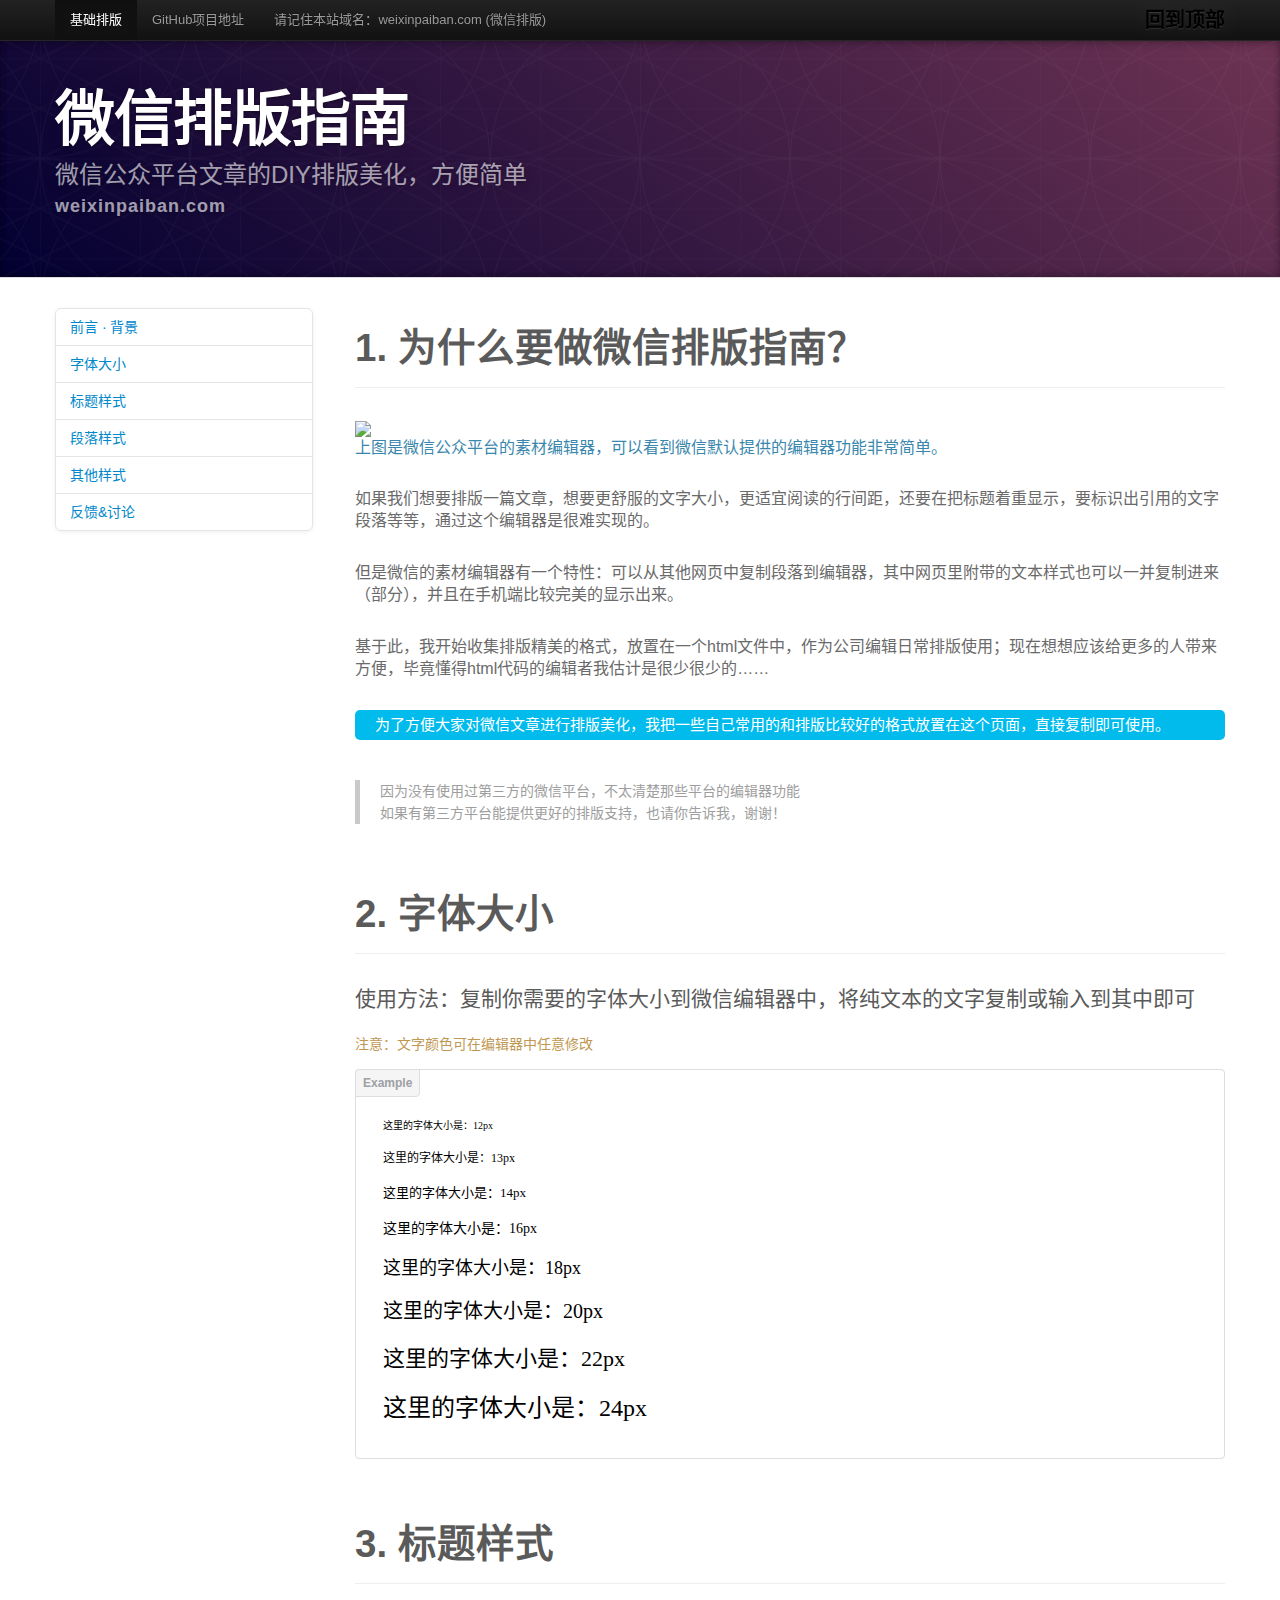
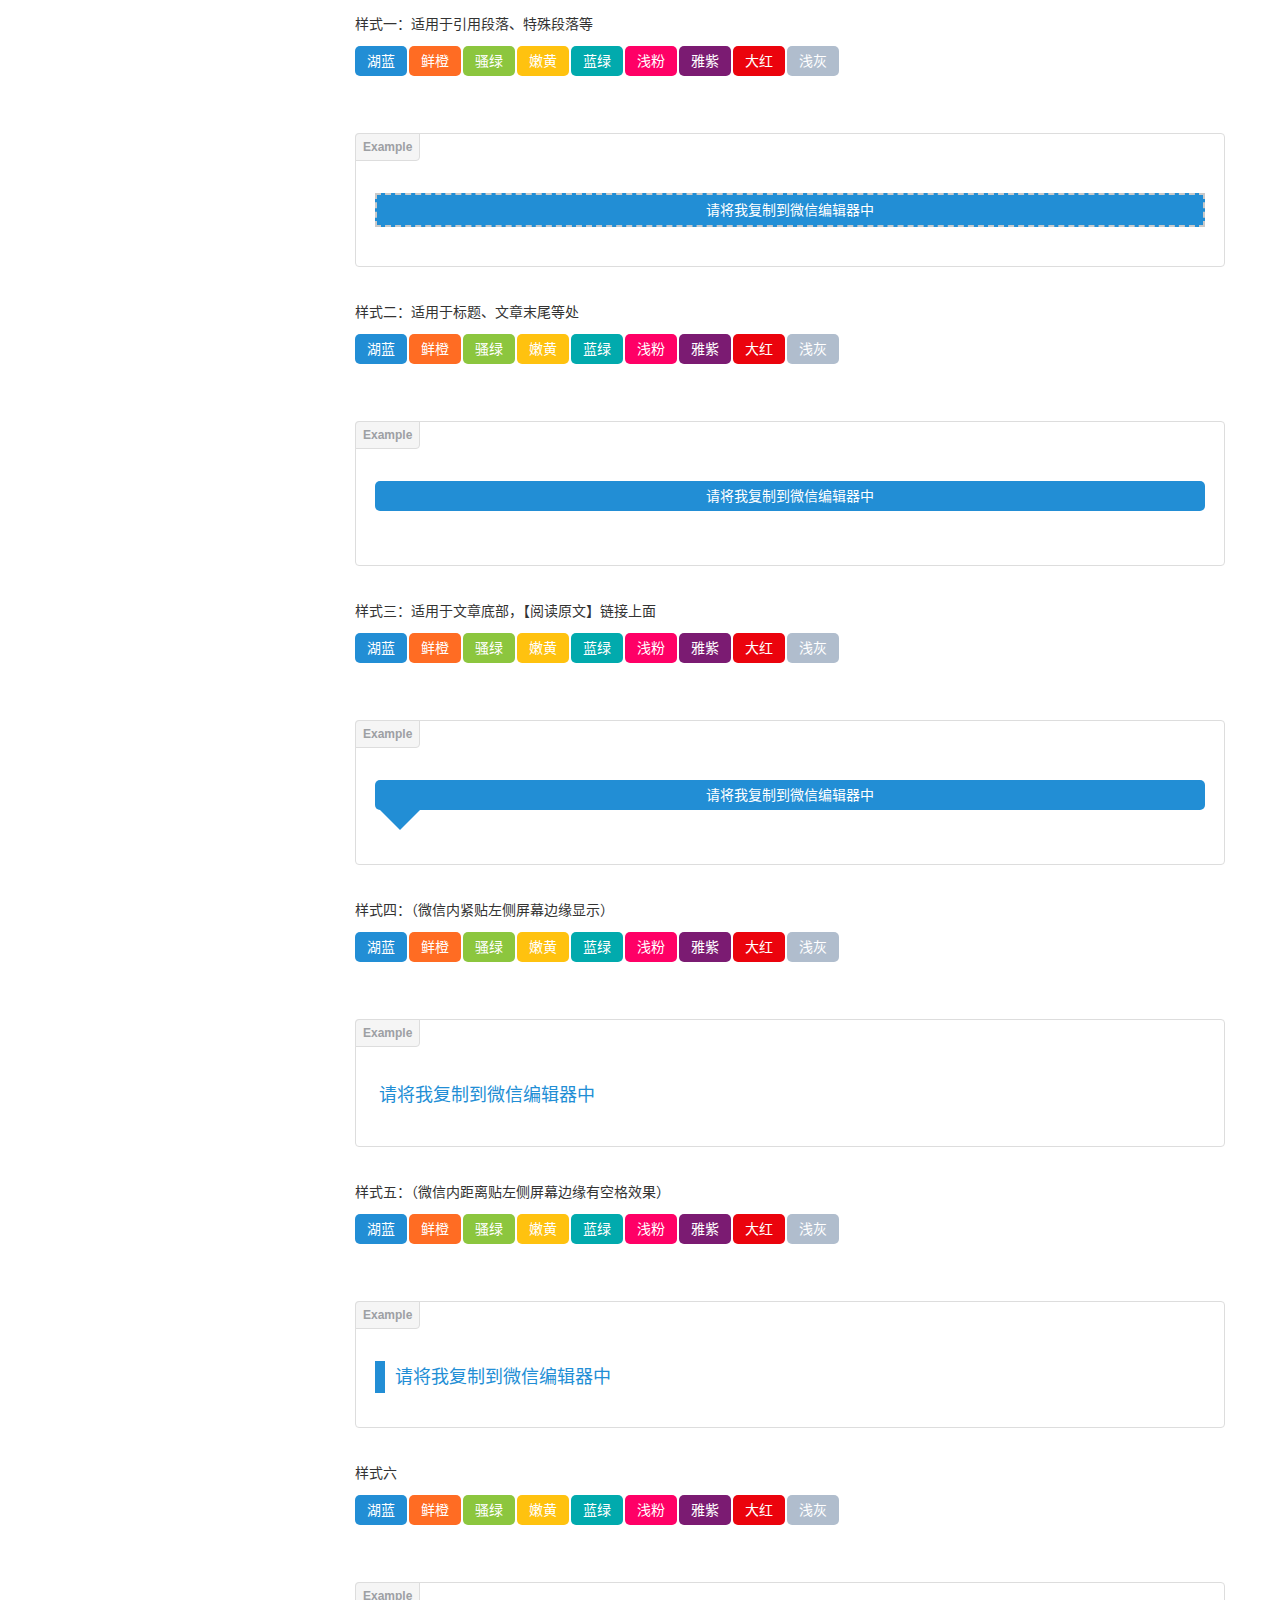
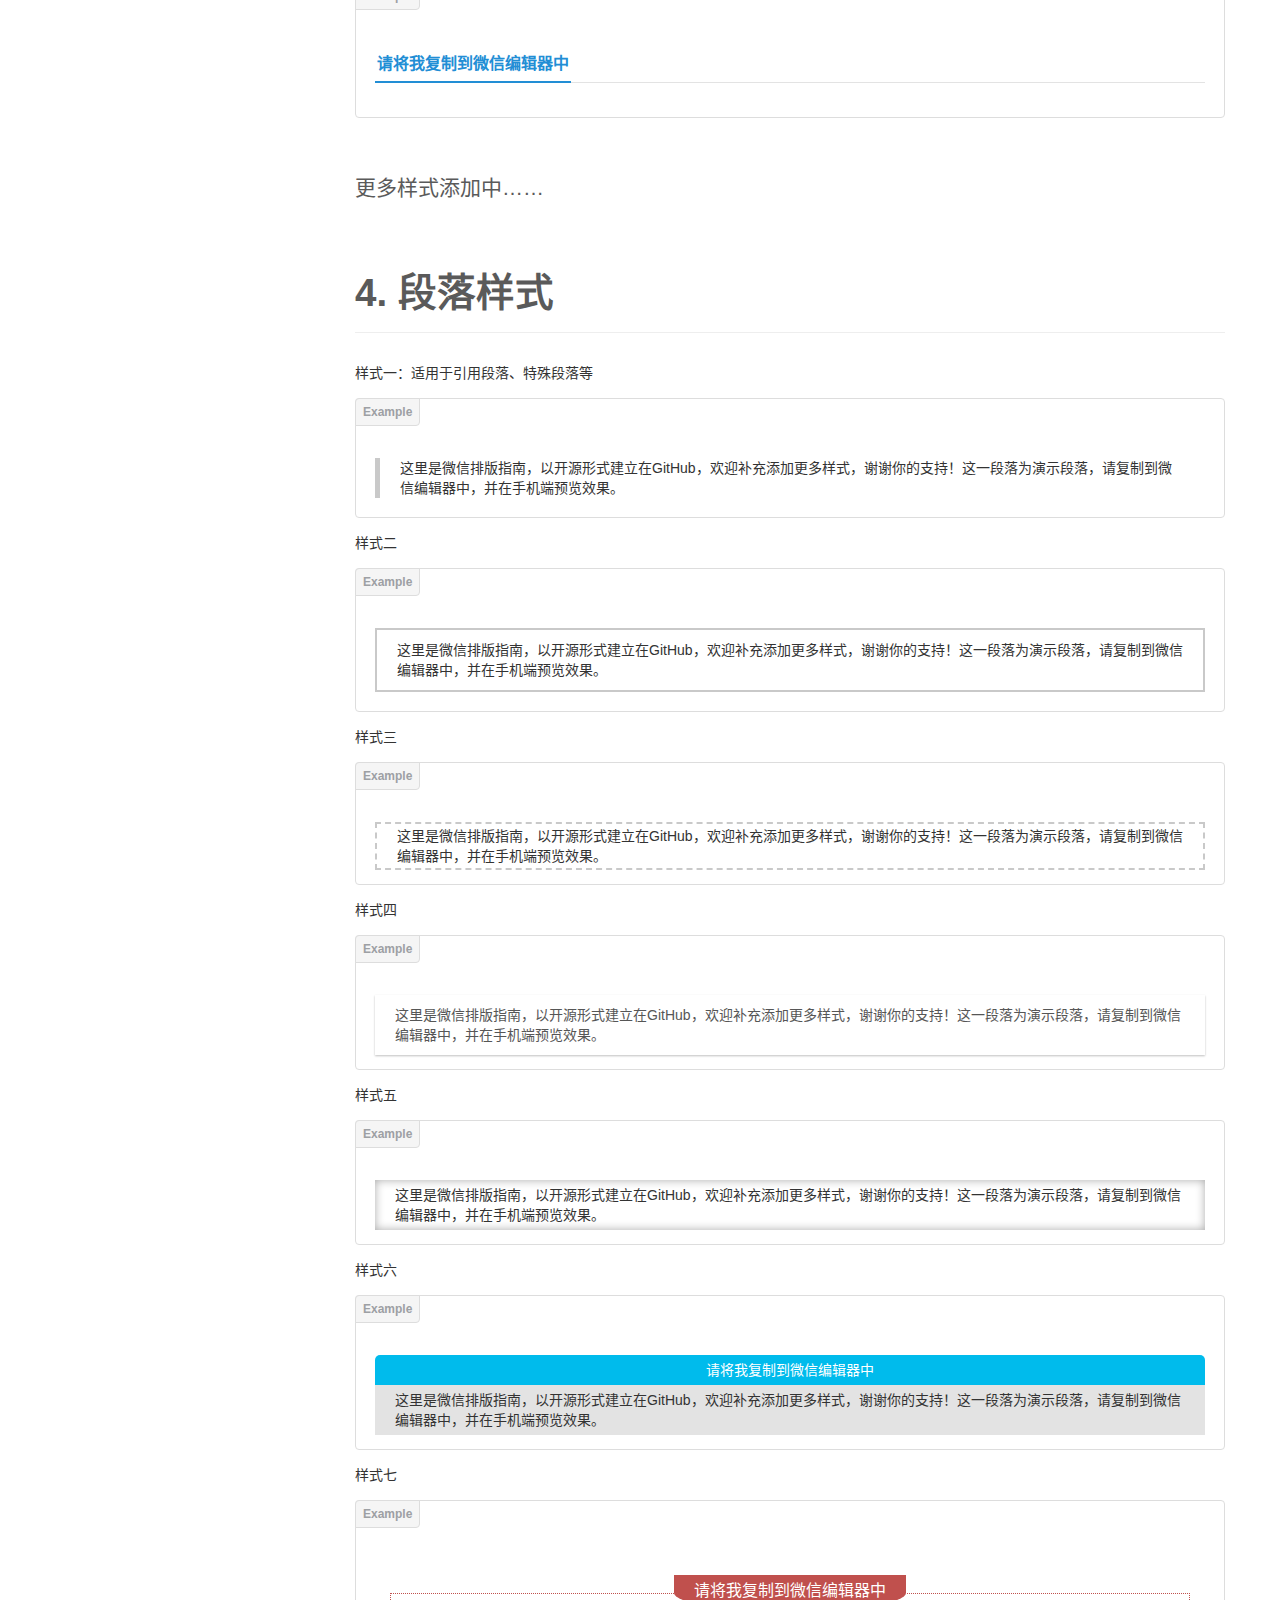
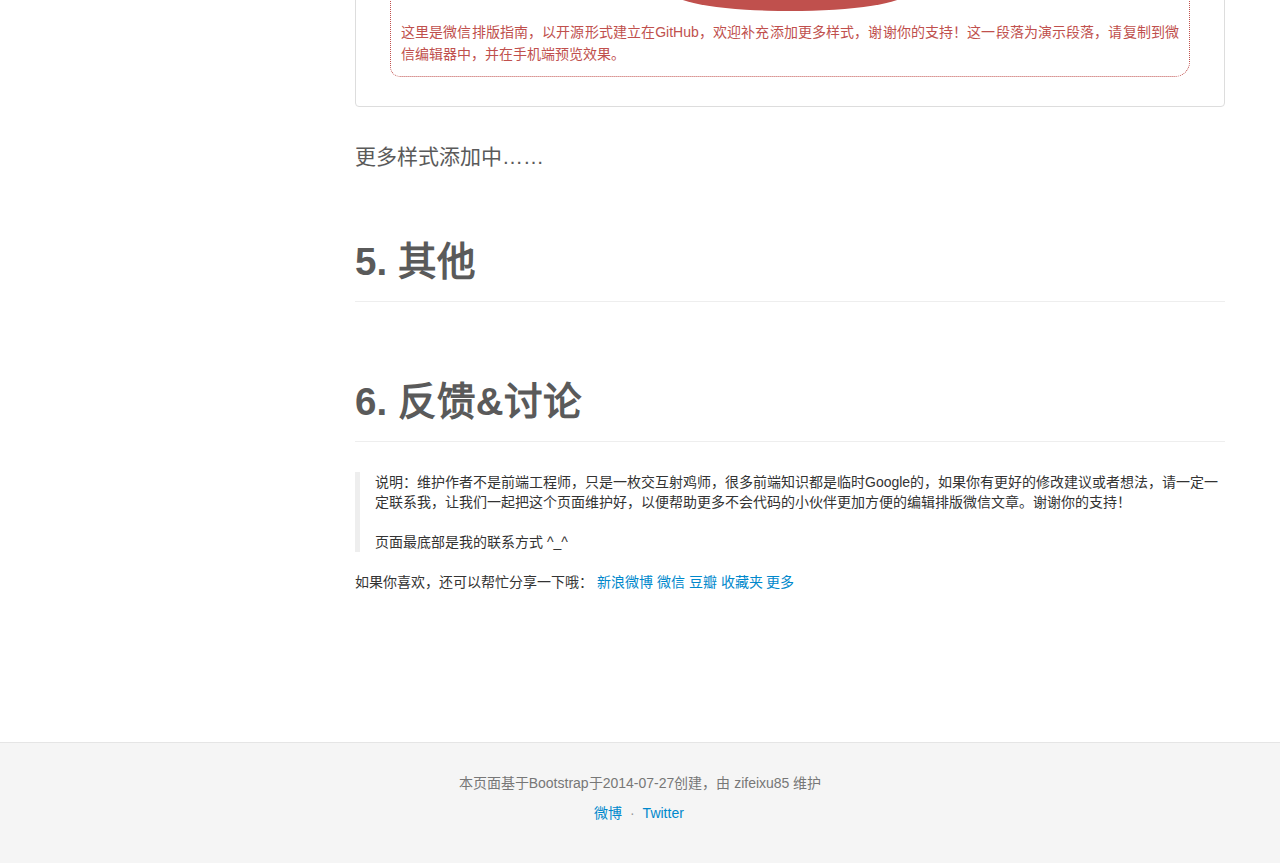
==== commit 56744eaf: "Add 百度统计" ====
--- a/index.html
+++ b/index.html
@@ -28,10 +28,10 @@
 
 
     <script>
-    (function(i,s,o,g,r,a,m){i['GoogleAnalyticsObject']=r;i[r]=i[r]||function(){
-    (i[r].q=i[r].q||[]).push(arguments)},i[r].l=1*new Date();a=s.createElement(o),
-    m=s.getElementsByTagName(o)[0];a.async=1;a.src=g;m.parentNode.insertBefore(a,m)
-    })(window,document,'script','//www.google-analytics.com/analytics.js','ga');
+  (function(i,s,o,g,r,a,m){i['GoogleAnalyticsObject']=r;i[r]=i[r]||function(){
+  (i[r].q=i[r].q||[]).push(arguments)},i[r].l=1*new Date();a=s.createElement(o),
+  m=s.getElementsByTagName(o)[0];a.async=1;a.src=g;m.parentNode.insertBefore(a,m)
+  })(window,document,'script','//www.google-analytics.com/analytics.js','ga');
 
   ga('create', 'UA-53319010-1', 'auto');
   ga('send', 'pageview');
@@ -794,7 +794,7 @@
     ================================================== -->
     <footer class="footer">
       <div class="container">
-        <p>本页面根据Bootstrap创建，于2014-07-27创建，由 zifeixu85 维护</p>
+        <p>本页面基于Bootstrap于2014-07-27创建，由 zifeixu85 维护</p>
         <ul class="footer-links">
           <li><a href="http://weibo.com/zifeixu">微博</a></li>
           <li class="muted">&middot;</li>
@@ -828,6 +828,10 @@
 
     <script src="assets/js/application.js"></script>
 
+    <script type="text/javascript">
+var _bdhmProtocol = (("https:" == document.location.protocol) ? " https://" : " http://");
+document.write(unescape("%3Cscript src='" + _bdhmProtocol + "hm.baidu.com/h.js%3F7e293eb756474a5d1afca20ed31c81f8' type='text/javascript'%3E%3C/script%3E"));
+</script>
 
 
   </body>
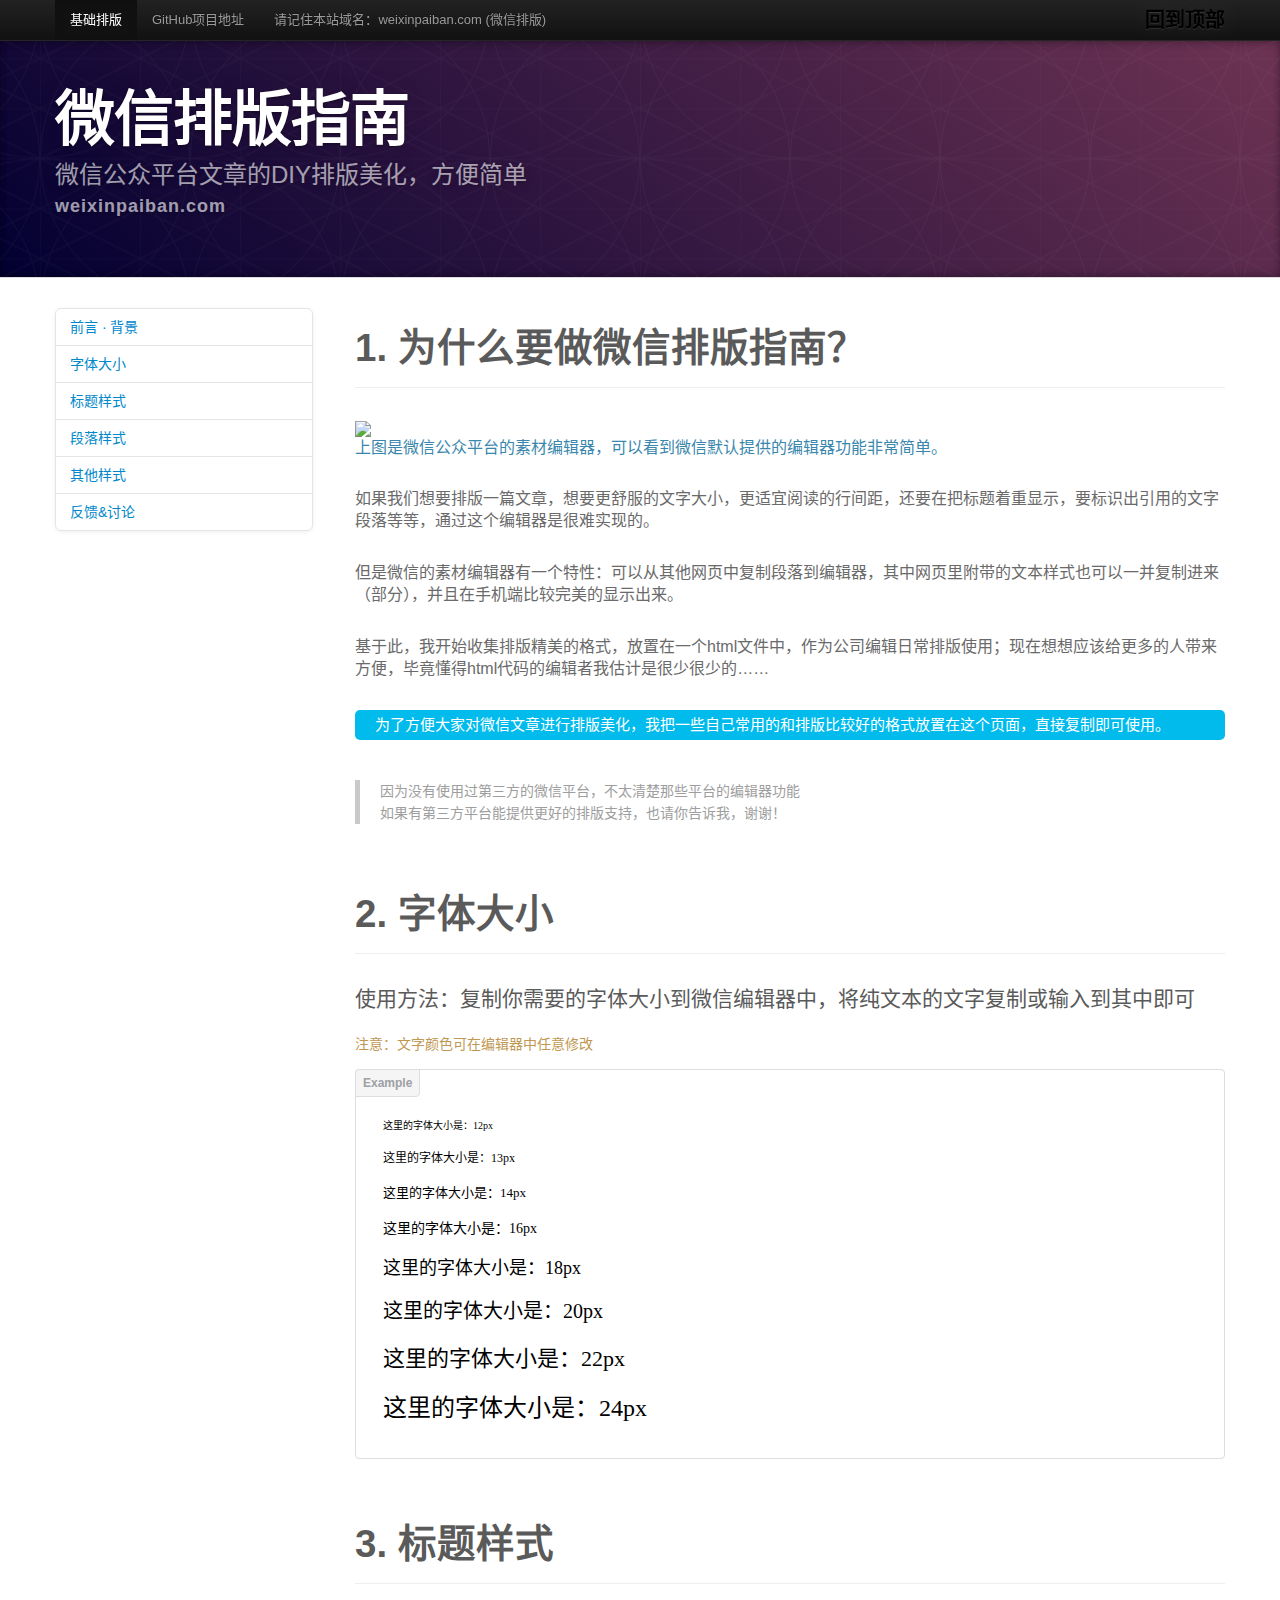
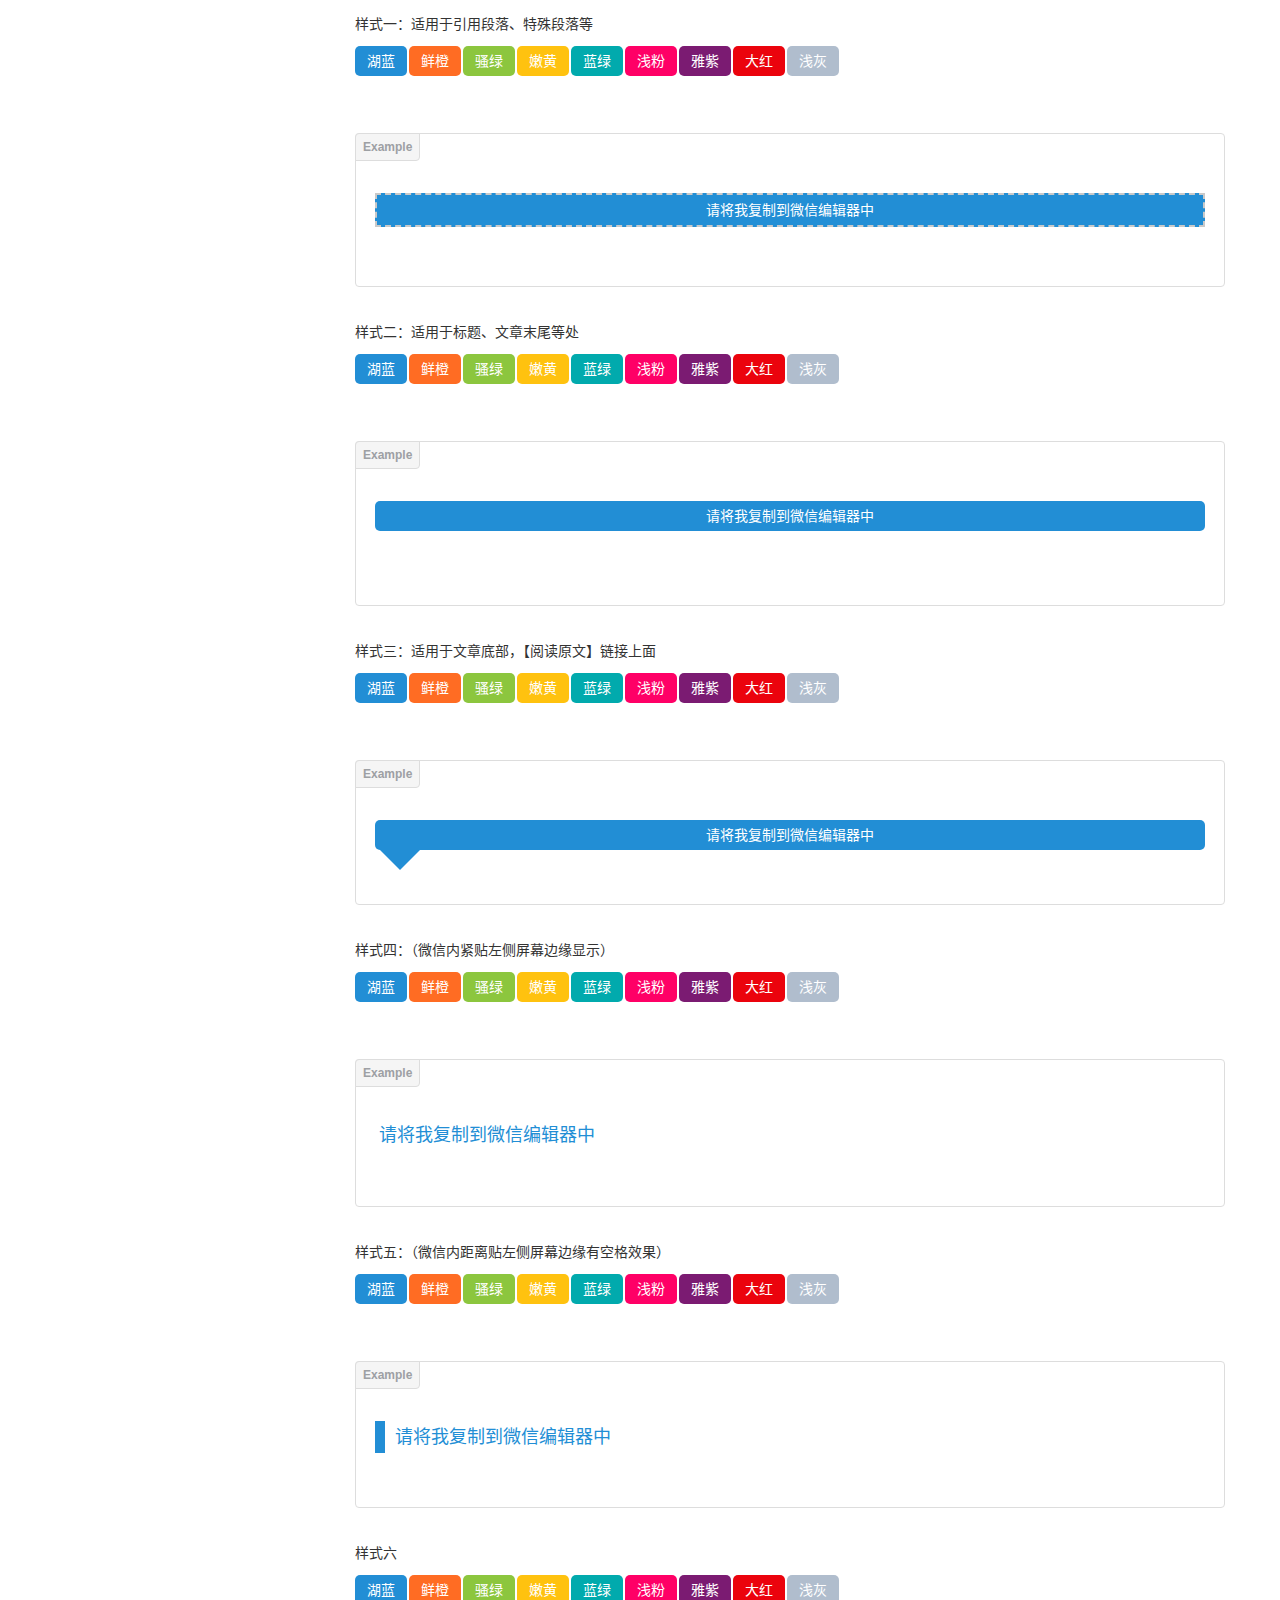
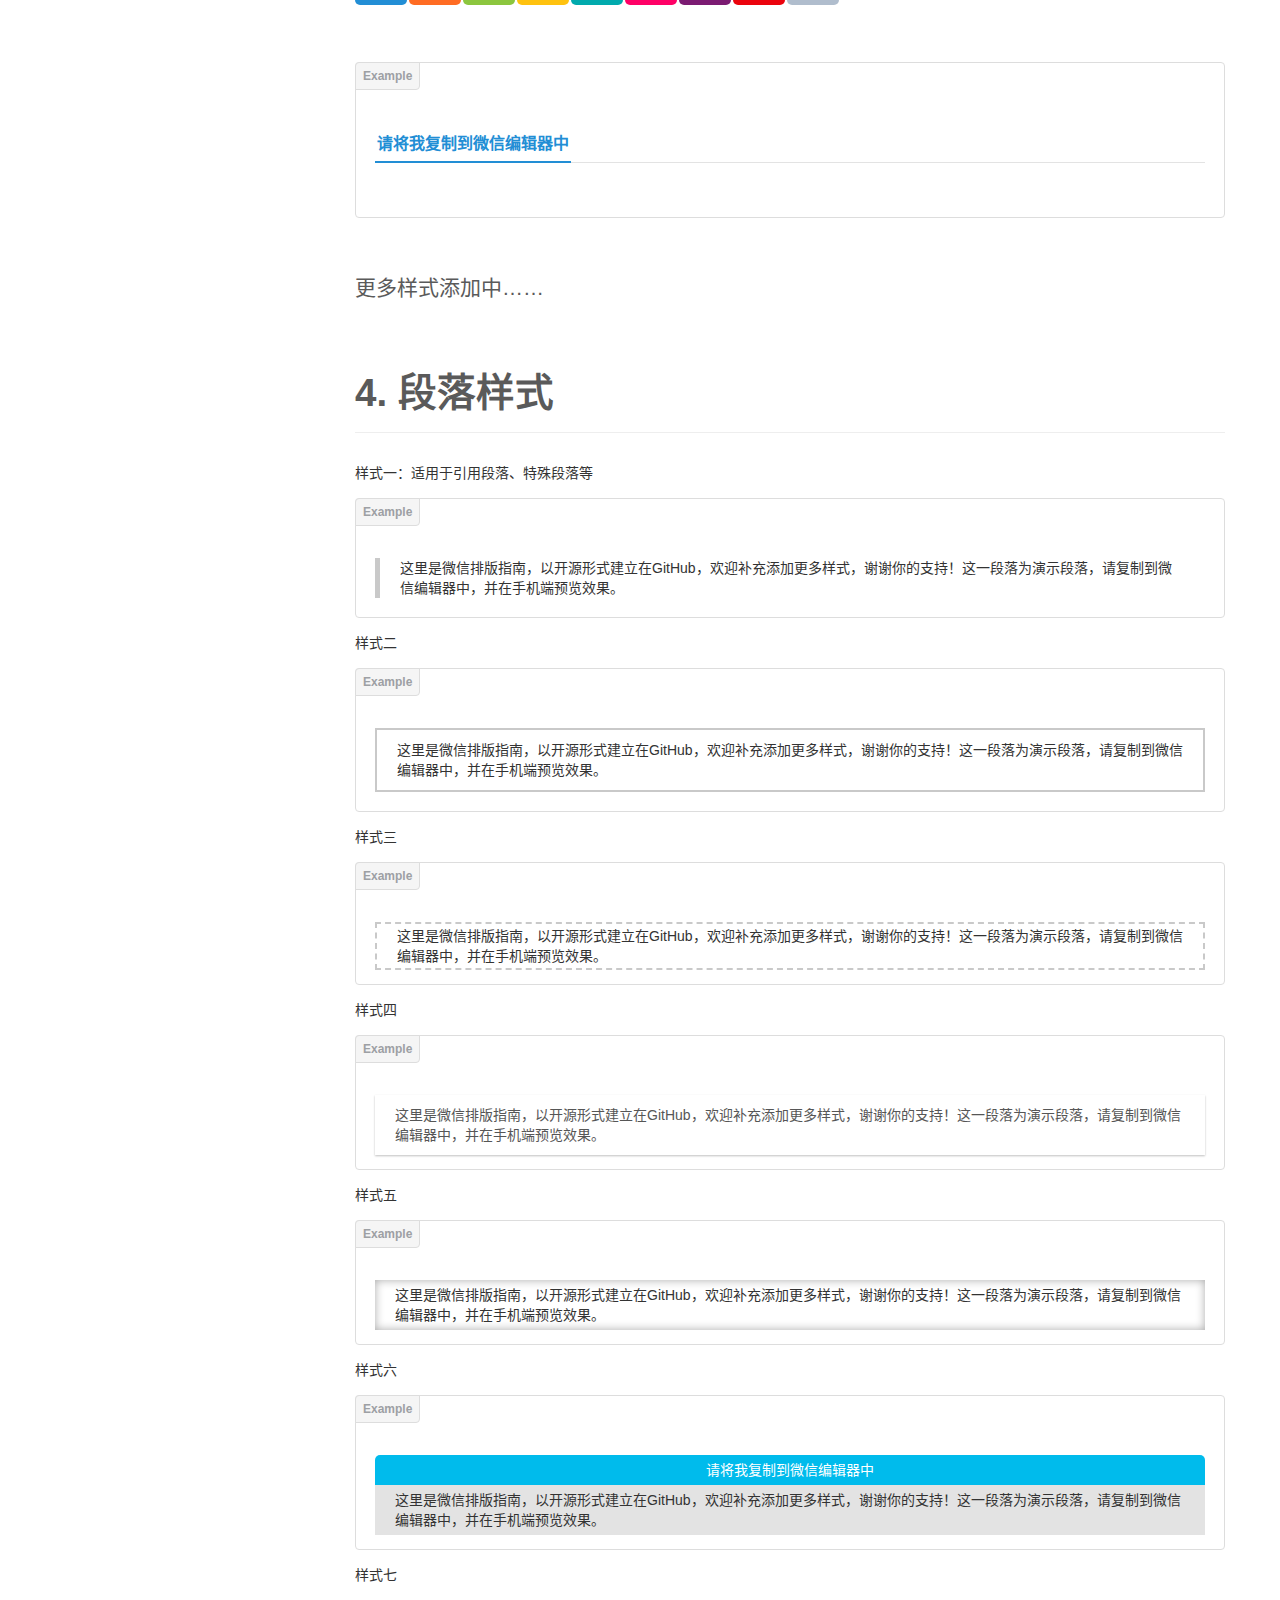
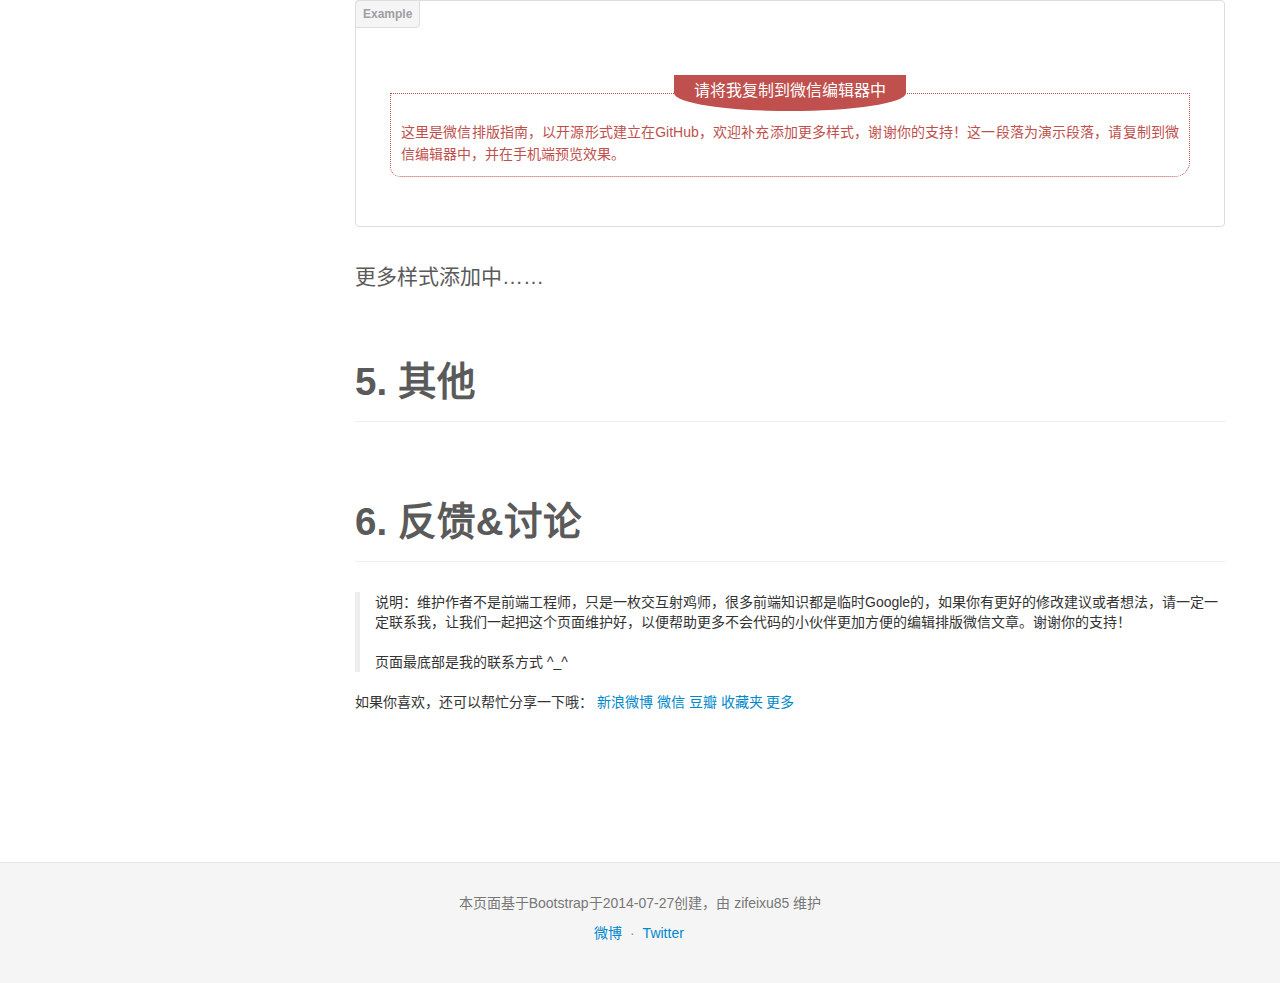
==== commit 4e94441f: "测试效果" ====
--- a/index.html
+++ b/index.html
@@ -27,7 +27,8 @@
                                    <link rel="shortcut icon" href="assets/ico/favicon.png">
 
 
-    <script>
+    
+<script>
   (function(i,s,o,g,r,a,m){i['GoogleAnalyticsObject']=r;i[r]=i[r]||function(){
   (i[r].q=i[r].q||[]).push(arguments)},i[r].l=1*new Date();a=s.createElement(o),
   m=s.getElementsByTagName(o)[0];a.async=1;a.src=g;m.parentNode.insertBefore(a,m)
@@ -35,9 +36,7 @@
 
   ga('create', 'UA-53319010-1', 'auto');
   ga('send', 'pageview');
-
 </script>
-
 
   </head>
 
@@ -188,31 +187,31 @@
             <br>
               <div class="tab-content">
                 <div class="tab-pane active " id="Til_Style1_1">
-                  <blockquote style="text-align:center;color:#ffffff;padding:5px 20px;border:2px dashed #c9c9c9;background-color:#228ED5;">请将我复制到微信编辑器中</blockquote>
+                  <blockquote style="text-align:center;color:#ffffff;padding:5px 20px;border:2px dashed #c9c9c9;background-color:#228ED5;">请将我复制到微信编辑器中</blockquote><br>
                 </div>
                 <div class="tab-pane" id="Til_Style1_2">
-                  <blockquote style="text-align:center;color:#ffffff;padding:5px 20px;border:2px dashed #c9c9c9;background-color:#FF6C23;">请将我复制到微信编辑器中</blockquote>
+                  <blockquote style="text-align:center;color:#ffffff;padding:5px 20px;border:2px dashed #c9c9c9;background-color:#FF6C23;">请将我复制到微信编辑器中</blockquote><br>
                 </div>
                 <div class="tab-pane" id="Til_Style1_3">
-                  <blockquote style="text-align:center;color:#ffffff;padding:5px 20px;border:2px dashed #c9c9c9;background-color:#8CC63E;">请将我复制到微信编辑器中</blockquote>
+                  <blockquote style="text-align:center;color:#ffffff;padding:5px 20px;border:2px dashed #c9c9c9;background-color:#8CC63E;">请将我复制到微信编辑器中</blockquote><br>
                 </div>
                 <div class="tab-pane" id="Til_Style1_4">
-                  <blockquote style="text-align:center;color:#ffffff;padding:5px 20px;border:2px dashed #c9c9c9;background-color:#FFC20F;">请将我复制到微信编辑器中</blockquote>
+                  <blockquote style="text-align:center;color:#ffffff;padding:5px 20px;border:2px dashed #c9c9c9;background-color:#FFC20F;">请将我复制到微信编辑器中</blockquote><br>
                 </div>
                 <div class="tab-pane" id="Til_Style1_5">
-                  <blockquote style="text-align:center;color:#ffffff;padding:5px 20px;border:2px dashed #c9c9c9;background-color:#01AAAD;">请将我复制到微信编辑器中</blockquote>
+                  <blockquote style="text-align:center;color:#ffffff;padding:5px 20px;border:2px dashed #c9c9c9;background-color:#01AAAD;">请将我复制到微信编辑器中</blockquote><br>
                 </div>
                 <div class="tab-pane" id="Til_Style1_6">
-                  <blockquote style="text-align:center;color:#ffffff;padding:5px 20px;border:2px dashed #c9c9c9;background-color:#FF0066;">请将我复制到微信编辑器中</blockquote>
+                  <blockquote style="text-align:center;color:#ffffff;padding:5px 20px;border:2px dashed #c9c9c9;background-color:#FF0066;">请将我复制到微信编辑器中</blockquote><br>
                 </div>
                 <div class="tab-pane" id="Til_Style1_7">
-                  <blockquote style="text-align:center;color:#ffffff;padding:5px 20px;border:2px dashed #c9c9c9;background-color:#7B1B72;">请将我复制到微信编辑器中</blockquote>
+                  <blockquote style="text-align:center;color:#ffffff;padding:5px 20px;border:2px dashed #c9c9c9;background-color:#7B1B72;">请将我复制到微信编辑器中</blockquote><br>
                 </div>
                 <div class="tab-pane" id="Til_Style1_8">
-                  <blockquote style="text-align:center;color:#ffffff;padding:5px 20px;border:2px dashed #c9c9c9;background-color:#EB030D;">请将我复制到微信编辑器中</blockquote>
+                  <blockquote style="text-align:center;color:#ffffff;padding:5px 20px;border:2px dashed #c9c9c9;background-color:#EB030D;">请将我复制到微信编辑器中</blockquote><br>
                 </div>
                 <div class="tab-pane" id="Til_Style1_9">
-                  <blockquote style="text-align:center;color:#ffffff;padding:5px 20px;border:2px dashed #e5e5e5;background-color:#B0BDCD;">请将我复制到微信编辑器中</blockquote>
+                  <blockquote style="text-align:center;color:#ffffff;padding:5px 20px;border:2px dashed #e5e5e5;background-color:#B0BDCD;">请将我复制到微信编辑器中</blockquote><br>
                 </div>
               </div><br>
           </div>
@@ -255,31 +254,31 @@
             <br>
               <div class="tab-content">
                 <div class="tab-pane active " id="Til_Style2_1">
-                  <p style="margin:auto; padding:5px 20px; background:#228ED5; color:#FFF; -moz-border-radius:5px; -webkit-border-radius:5px; border-radius:5px; text-align:center;">请将我复制到微信编辑器中</p>
+                  <p style="margin:auto; padding:5px 20px; background:#228ED5; color:#FFF; -moz-border-radius:5px; -webkit-border-radius:5px; border-radius:5px; text-align:center;">请将我复制到微信编辑器中</p><br>
                 </div>
                 <div class="tab-pane" id="Til_Style2_2">
-                  <p style="margin:auto; padding:5px 20px; background:#FF6C23; color:#FFF; -moz-border-radius:5px; -webkit-border-radius:5px; border-radius:5px; text-align:center;">请将我复制到微信编辑器中</p>
+                  <p style="margin:auto; padding:5px 20px; background:#FF6C23; color:#FFF; -moz-border-radius:5px; -webkit-border-radius:5px; border-radius:5px; text-align:center;">请将我复制到微信编辑器中</p><br>
                 </div>
                 <div class="tab-pane" id="Til_Style2_3">
-                  <p style="margin:auto; padding:5px 20px; background:#8CC63E; color:#FFF; -moz-border-radius:5px; -webkit-border-radius:5px; border-radius:5px; text-align:center;">请将我复制到微信编辑器中</p>
+                  <p style="margin:auto; padding:5px 20px; background:#8CC63E; color:#FFF; -moz-border-radius:5px; -webkit-border-radius:5px; border-radius:5px; text-align:center;">请将我复制到微信编辑器中</p><br>
                 </div>
                 <div class="tab-pane" id="Til_Style2_4">
-                  <p style="margin:auto; padding:5px 20px; background:#FFC20F; color:#FFF; -moz-border-radius:5px; -webkit-border-radius:5px; border-radius:5px; text-align:center;">请将我复制到微信编辑器中</p>
+                  <p style="margin:auto; padding:5px 20px; background:#FFC20F; color:#FFF; -moz-border-radius:5px; -webkit-border-radius:5px; border-radius:5px; text-align:center;">请将我复制到微信编辑器中</p><br>
                 </div>
                 <div class="tab-pane" id="Til_Style2_5">
-                  <p style="margin:auto; padding:5px 20px; background:#01AAAD; color:#FFF; -moz-border-radius:5px; -webkit-border-radius:5px; border-radius:5px; text-align:center;">请将我复制到微信编辑器中</p>
+                  <p style="margin:auto; padding:5px 20px; background:#01AAAD; color:#FFF; -moz-border-radius:5px; -webkit-border-radius:5px; border-radius:5px; text-align:center;">请将我复制到微信编辑器中</p><br>
                 </div>
                 <div class="tab-pane" id="Til_Style2_6">
-                  <p style="margin:auto; padding:5px 20px; background:#FF0066; color:#FFF; -moz-border-radius:5px; -webkit-border-radius:5px; border-radius:5px; text-align:center;">请将我复制到微信编辑器中</p>
+                  <p style="margin:auto; padding:5px 20px; background:#FF0066; color:#FFF; -moz-border-radius:5px; -webkit-border-radius:5px; border-radius:5px; text-align:center;">请将我复制到微信编辑器中</p><br>
                 </div>
                 <div class="tab-pane" id="Til_Style2_7">
-                  <p style="margin:auto; padding:5px 20px; background:#7B1B72; color:#FFF; -moz-border-radius:5px; -webkit-border-radius:5px; border-radius:5px; text-align:center;">请将我复制到微信编辑器中</p>
+                  <p style="margin:auto; padding:5px 20px; background:#7B1B72; color:#FFF; -moz-border-radius:5px; -webkit-border-radius:5px; border-radius:5px; text-align:center;">请将我复制到微信编辑器中</p><br>
                 </div>
                 <div class="tab-pane" id="Til_Style2_8">
-                  <p style="margin:auto; padding:5px 20px; background:#EB030D; color:#FFF; -moz-border-radius:5px; -webkit-border-radius:5px; border-radius:5px; text-align:center;">请将我复制到微信编辑器中</p>
+                  <p style="margin:auto; padding:5px 20px; background:#EB030D; color:#FFF; -moz-border-radius:5px; -webkit-border-radius:5px; border-radius:5px; text-align:center;">请将我复制到微信编辑器中</p><br>
                 </div>
                 <div class="tab-pane" id="Til_Style2_9">
-                  <p style="margin:auto; padding:5px 20px; background:#B0BDCD; color:#FFF; -moz-border-radius:5px; -webkit-border-radius:5px; border-radius:5px; text-align:center;">请将我复制到微信编辑器中</p>
+                  <p style="margin:auto; padding:5px 20px; background:#B0BDCD; color:#FFF; -moz-border-radius:5px; -webkit-border-radius:5px; border-radius:5px; text-align:center;">请将我复制到微信编辑器中</p><br>
                 </div>
               </div>
               <br><br>
@@ -326,55 +325,55 @@
                   <p style="margin:auto; padding:5px 20px; background:#228ED5; color:#FFF; -moz-border-radius:5px; -webkit-border-radius:5px; border-radius:5px; text-align:center;">请将我复制到微信编辑器中</p>
                   <p style="width:auto; margin:auto 5px; padding:0px 0px; border:0px solid #beceeb; position:relative;">
                     <span style="width:0; height:0; font-size:0; overflow:hidden; position:absolute;border-width:20px; border-style:solid dashed dashed; border-color:#228ED5 transparent transparent; left:0px;bottom:-40px;">　</span>
-                  </p>
+                  </p><br>
                 </div>
                 <div class="tab-pane" id="Til_Style3_2" style="height:50px;">
                   <p style="margin:auto; padding:5px 20px; background:#FF6C23; color:#FFF; -moz-border-radius:5px; -webkit-border-radius:5px; border-radius:5px; text-align:center;">请将我复制到微信编辑器中</p>
                   <p style="width:auto; margin:auto 5px; padding:0px 0px; border:0px solid #beceeb; position:relative;">
                     <span style="width:0; height:0; font-size:0; overflow:hidden; position:absolute;border-width:20px; border-style:solid dashed dashed; border-color:#FF6C23 transparent transparent; left:0px;bottom:-40px;">　</span>
-                  </p>
+                  </p><br>
                 </div>
                 <div class="tab-pane" id="Til_Style3_3" style="height:50px;">
                   <p style="margin:auto; padding:5px 20px; background:#8CC63E; color:#FFF; -moz-border-radius:5px; -webkit-border-radius:5px; border-radius:5px; text-align:center;">请将我复制到微信编辑器中</p>
                   <p style="width:auto; margin:auto 5px; padding:0px 0px; border:0px solid #beceeb; position:relative;">
                     <span style="width:0; height:0; font-size:0; overflow:hidden; position:absolute;border-width:20px; border-style:solid dashed dashed; border-color:#8CC63E transparent transparent; left:0px;bottom:-40px;">　</span>
-                  </p>
+                  </p><br>
                 </div>
                 <div class="tab-pane" id="Til_Style3_4" style="height:50px;">
                   <p style="margin:auto; padding:5px 20px; background:#FFC20F; color:#FFF; -moz-border-radius:5px; -webkit-border-radius:5px; border-radius:5px; text-align:center;">请将我复制到微信编辑器中</p>
                   <p style="width:auto; margin:auto 5px; padding:0px 0px; border:0px solid #beceeb; position:relative;">
                     <span style="width:0; height:0; font-size:0; overflow:hidden; position:absolute;border-width:20px; border-style:solid dashed dashed; border-color:#FFC20F transparent transparent; left:0px;bottom:-40px;">　</span>
-                  </p>
+                  </p><br>
                 </div>
                 <div class="tab-pane" id="Til_Style3_5" style="height:50px;">
                   <p style="margin:auto; padding:5px 20px; background:#01AAAD; color:#FFF; -moz-border-radius:5px; -webkit-border-radius:5px; border-radius:5px; text-align:center;">请将我复制到微信编辑器中</p>
                   <p style="width:auto; margin:auto 5px; padding:0px 0px; border:0px solid #beceeb; position:relative;">
                     <span style="width:0; height:0; font-size:0; overflow:hidden; position:absolute;border-width:20px; border-style:solid dashed dashed; border-color:#01AAAD transparent transparent; left:0px;bottom:-40px;">　</span>
-                  </p>
+                  </p><br>
                 </div>
                 <div class="tab-pane" id="Til_Style3_6" style="height:50px;">
                   <p style="margin:auto; padding:5px 20px; background:#FF0066; color:#FFF; -moz-border-radius:5px; -webkit-border-radius:5px; border-radius:5px; text-align:center;">请将我复制到微信编辑器中</p>
                   <p style="width:auto; margin:auto 5px; padding:0px 0px; border:0px solid #beceeb; position:relative;">
                     <span style="width:0; height:0; font-size:0; overflow:hidden; position:absolute;border-width:20px; border-style:solid dashed dashed; border-color:#FF0066 transparent transparent; left:0px;bottom:-40px;">　</span>
-                  </p>
+                  </p><br>
                 </div>
                 <div class="tab-pane" id="Til_Style3_7" style="height:50px;">
                   <p style="margin:auto; padding:5px 20px; background:#7B1B72; color:#FFF; -moz-border-radius:5px; -webkit-border-radius:5px; border-radius:5px; text-align:center;">请将我复制到微信编辑器中</p>
                   <p style="width:auto; margin:auto 5px; padding:0px 0px; border:0px solid #beceeb; position:relative;">
                     <span style="width:0; height:0; font-size:0; overflow:hidden; position:absolute;border-width:20px; border-style:solid dashed dashed; border-color:#7B1B72 transparent transparent; left:0px;bottom:-40px;">　</span>
-                  </p>
+                  </p><br>
                 </div>
                 <div class="tab-pane" id="Til_Style3_8" style="height:50px;">
                   <p style="margin:auto; padding:5px 20px; background:#EB030D; color:#FFF; -moz-border-radius:5px; -webkit-border-radius:5px; border-radius:5px; text-align:center;">请将我复制到微信编辑器中</p>
                   <p style="width:auto; margin:auto 5px; padding:0px 0px; border:0px solid #beceeb; position:relative;">
                     <span style="width:0; height:0; font-size:0; overflow:hidden; position:absolute;border-width:20px; border-style:solid dashed dashed; border-color:#EB030D transparent transparent; left:0px;bottom:-40px;">　</span>
-                  </p>
+                  </p><br>
                 </div>
                 <div class="tab-pane" id="Til_Style3_9" style="height:50px;">
                   <p style="margin:auto; padding:5px 20px; background:#B0BDCD; color:#FFF; -moz-border-radius:5px; -webkit-border-radius:5px; border-radius:5px; text-align:center;">请将我复制到微信编辑器中</p>
                   <p style="width:auto; margin:auto 5px; padding:0px 0px; border:0px solid #beceeb; position:relative;">
                     <span style="width:0; height:0; font-size:0; overflow:hidden; position:absolute;border-width:20px; border-style:solid dashed dashed; border-color:#B0BDCD transparent transparent; left:0px;bottom:-40px;">　</span>
-                  </p>
+                  </p><br>
                 </div>
                 <br>
               </div>
@@ -422,47 +421,47 @@
                 <div class="tab-pane active " id="Til_Style4_1">
                   <blockquote style="margin: 0px; padding: 0px; max-width: 100%; background-color: #FFF;border-left:5px;">
                     <p style="margin:auto 0px auto -16px; padding:5px 10px; font-size:18px; color:#228ED5; border-left-width: 10px; border-left-style: solid; border-left-color:#228ED5;">请将我复制到微信编辑器中</p>
-                  </blockquote>
+                  </blockquote><br>
                 </div>
                 <div class="tab-pane" id="Til_Style4_2">
                   <blockquote style="margin: 0px; padding: 0px; max-width: 100%; background-color: #FFF;border-left:5px;">
                     <p style="margin:auto 0px auto -16px; padding:5px 10px; font-size:18px; color:#FF6C23; border-left-width: 10px; border-left-style: solid; border-left-color:#FF6C23;">请将我复制到微信编辑器中</p>
-                  </blockquote>
+                  </blockquote><br>
                 </div>
                 <div class="tab-pane" id="Til_Style4_3">
                   <blockquote style="margin: 0px; padding: 0px; max-width: 100%; background-color: #FFF;border-left:5px;">
                     <p style="margin:auto 0px auto -16px; padding:5px 10px; font-size:18px; color:#8CC63E; border-left-width: 10px; border-left-style: solid; border-left-color:#8CC63E;">请将我复制到微信编辑器中</p>
-                  </blockquote>
+                  </blockquote><br>
                 </div>
                 <div class="tab-pane" id="Til_Style4_4">
                   <blockquote style="margin: 0px; padding: 0px; max-width: 100%; background-color: #FFF;border-left:5px;">
                     <p style="margin:auto 0px auto -16px; padding:5px 10px; font-size:18px; color:#FFC20F; border-left-width: 10px; border-left-style: solid; border-left-color:#FFC20F;">请将我复制到微信编辑器中</p>
-                  </blockquote>
+                  </blockquote><br>
                 </div>
                 <div class="tab-pane" id="Til_Style4_5">
                   <blockquote style="margin: 0px; padding: 0px; max-width: 100%; background-color: #FFF;border-left:5px;">
                     <p style="margin:auto 0px auto -16px; padding:5px 10px; font-size:18px; color:#01AAAD; border-left-width: 10px; border-left-style: solid; border-left-color:#01AAAD;">请将我复制到微信编辑器中</p>
-                  </blockquote>
+                  </blockquote><br>
                 </div>
                 <div class="tab-pane" id="Til_Style4_6">
                   <blockquote style="margin: 0px; padding: 0px; max-width: 100%; background-color: #FFF;border-left:5px;">
                     <p style="margin:auto 0px auto -16px; padding:5px 10px; font-size:18px; color:#FF0066; border-left-width: 10px; border-left-style: solid; border-left-color:#FF0066;">请将我复制到微信编辑器中</p>
-                  </blockquote>
+                  </blockquote><br>
                 </div>
                 <div class="tab-pane" id="Til_Style4_7">
                   <blockquote style="margin: 0px; padding: 0px; max-width: 100%; background-color: #FFF;border-left:5px;">
                     <p style="margin:auto 0px auto -16px; padding:5px 10px; font-size:18px; color:#7B1B72; border-left-width: 10px; border-left-style: solid; border-left-color:#7B1B72;">请将我复制到微信编辑器中</p>
-                  </blockquote>
+                  </blockquote><br>
                 </div>
                 <div class="tab-pane" id="Til_Style4_8">
                   <blockquote style="margin: 0px; padding: 0px; max-width: 100%; background-color: #FFF;border-left:5px;">
                     <p style="margin:auto 0px auto -16px; padding:5px 10px; font-size:18px; color:#EB030D; border-left-width: 10px; border-left-style: solid; border-left-color:#EB030D;">请将我复制到微信编辑器中</p>
-                  </blockquote>
+                  </blockquote><br>
                 </div>
                 <div class="tab-pane" id="Til_Style4_9">
                   <blockquote style="margin: 0px; padding: 0px; max-width: 100%; background-color: #FFF;border-left:5px;">
                     <p style="margin:auto 0px auto -16px; padding:5px 10px; font-size:18px; color:#B0BDCD; border-left-width: 10px; border-left-style: solid; border-left-color:#B0BDCD;">请将我复制到微信编辑器中</p>
-                  </blockquote>
+                  </blockquote><br>
                 </div>
               </div><br>
           </div>
@@ -507,47 +506,47 @@
                 <div class="tab-pane active " id="Til_Style5_1">
                   <blockquote style="margin: 0px; padding: 0px; max-width: 100%; background-color: #FFF;border-left:5px;">
                     <p style="margin:auto 0px auto 0px; padding:5px 10px; font-size:18px; color:#228ED5; border-left-width: 10px; border-left-style: solid; border-left-color:#228ED5;">请将我复制到微信编辑器中</p>
-                  </blockquote>
+                  </blockquote><br>
                 </div>
                 <div class="tab-pane" id="Til_Style5_2">
                   <blockquote style="margin: 0px; padding: 0px; max-width: 100%; background-color: #FFF;border-left:5px;">
                     <p style="margin:auto 0px auto 0px; padding:5px 10px; font-size:18px; color:#FF6C23; border-left-width: 10px; border-left-style: solid; border-left-color:#FF6C23;">请将我复制到微信编辑器中</p>
-                  </blockquote>
+                  </blockquote><br>
                 </div>
                 <div class="tab-pane" id="Til_Style5_3">
                   <blockquote style="margin: 0px; padding: 0px; max-width: 100%; background-color: #FFF;border-left:5px;">
                     <p style="margin:auto 0px auto 0px; padding:5px 10px; font-size:18px; color:#8CC63E; border-left-width: 10px; border-left-style: solid; border-left-color:#8CC63E;">请将我复制到微信编辑器中</p>
-                  </blockquote>
+                  </blockquote><br>
                 </div>
                 <div class="tab-pane" id="Til_Style5_4">
                   <blockquote style="margin: 0px; padding: 0px; max-width: 100%; background-color: #FFF;border-left:5px;">
                     <p style="margin:auto 0px auto 0px; padding:5px 10px; font-size:18px; color:#FFC20F; border-left-width: 10px; border-left-style: solid; border-left-color:#FFC20F;">请将我复制到微信编辑器中</p>
-                  </blockquote>
+                  </blockquote><br>
                 </div>
                 <div class="tab-pane" id="Til_Style5_5">
                   <blockquote style="margin: 0px; padding: 0px; max-width: 100%; background-color: #FFF;border-left:5px;">
                     <p style="margin:auto 0px auto 0px; padding:5px 10px; font-size:18px; color:#01AAAD; border-left-width: 10px; border-left-style: solid; border-left-color:#01AAAD;">请将我复制到微信编辑器中</p>
-                  </blockquote>
+                  </blockquote><br>
                 </div>
                 <div class="tab-pane" id="Til_Style5_6">
                   <blockquote style="margin: 0px; padding: 0px; max-width: 100%; background-color: #FFF;border-left:5px;">
                     <p style="margin:auto 0px auto 0px; padding:5px 10px; font-size:18px; color:#FF0066; border-left-width: 10px; border-left-style: solid; border-left-color:#FF0066;">请将我复制到微信编辑器中</p>
-                  </blockquote>
+                  </blockquote><br>
                 </div>
                 <div class="tab-pane" id="Til_Style5_7">
                   <blockquote style="margin: 0px; padding: 0px; max-width: 100%; background-color: #FFF;border-left:5px;">
                     <p style="margin:auto 0px auto 0px; padding:5px 10px; font-size:18px; color:#7B1B72; border-left-width: 10px; border-left-style: solid; border-left-color:#7B1B72;">请将我复制到微信编辑器中</p>
-                  </blockquote>
+                  </blockquote><br>
                 </div>
                 <div class="tab-pane" id="Til_Style5_8">
                   <blockquote style="margin: 0px; padding: 0px; max-width: 100%; background-color: #FFF;border-left:5px;">
                     <p style="margin:auto 0px auto 0px; padding:5px 10px; font-size:18px; color:#EB030D; border-left-width: 10px; border-left-style: solid; border-left-color:#EB030D;">请将我复制到微信编辑器中</p>
-                  </blockquote>
+                  </blockquote><br>
                 </div>
                 <div class="tab-pane" id="Til_Style5_9">
                   <blockquote style="margin: 0px; padding: 0px; max-width: 100%; background-color: #FFF;border-left:5px;">
                     <p style="margin:auto 0px auto 0px; padding:5px 10px; font-size:18px; color:#B0BDCD; border-left-width: 10px; border-left-style: solid; border-left-color:#B0BDCD;">请将我复制到微信编辑器中</p>
-                  </blockquote>
+                  </blockquote><br>
                 </div>
               </div><br>
           </div>
@@ -591,31 +590,31 @@
               <div class="tab-content">
                 <div class="tab-pane active " id="Til_Style6_1">
                   <h2 style="font-family: 微软雅黑, 宋体, tahoma, arial; margin: 8px 0px 0px; padding: 0px; font-size: 12px; font-weight: normal; color: rgb(62, 62, 62); white-space: normal; border-bottom-width: 1px; border-bottom-style: solid; border-bottom-color: rgb(227, 227, 227); height: 32px; line-height: 18px;"><span style="font-family: 微软雅黑, sans-serif !important; font-size: 16px; color: #228ED5; display: block; float: left; padding: 0px 2px 3px; line-height: 28px; border-bottom-width: 2px; border-bottom-style: solid; border-bottom-color: #228ED5; font-weight: bold;">请将我复制到微信编辑器中</span></h2>
-                </div>
+                <br></div>
                 <div class="tab-pane" id="Til_Style6_2">
                   <h2 style="font-family: 微软雅黑, 宋体, tahoma, arial; margin: 8px 0px 0px; padding: 0px; font-size: 12px; font-weight: normal; color: rgb(62, 62, 62); white-space: normal; border-bottom-width: 1px; border-bottom-style: solid; border-bottom-color: rgb(227, 227, 227); height: 32px; line-height: 18px;"><span style="font-family: 微软雅黑, sans-serif !important; font-size: 16px; color: #FF6C23; display: block; float: left; padding: 0px 2px 3px; line-height: 28px; border-bottom-width: 2px; border-bottom-style: solid; border-bottom-color: #FF6C23; font-weight: bold;">请将我复制到微信编辑器中</span></h2>
-                </div>
+                <br></div>
                 <div class="tab-pane" id="Til_Style6_3">
                   <h2 style="font-family: 微软雅黑, 宋体, tahoma, arial; margin: 8px 0px 0px; padding: 0px; font-size: 12px; font-weight: normal; color: rgb(62, 62, 62); white-space: normal; border-bottom-width: 1px; border-bottom-style: solid; border-bottom-color: rgb(227, 227, 227); height: 32px; line-height: 18px;"><span style="font-family: 微软雅黑, sans-serif !important; font-size: 16px; color: #8CC63E; display: block; float: left; padding: 0px 2px 3px; line-height: 28px; border-bottom-width: 2px; border-bottom-style: solid; border-bottom-color: #8CC63E; font-weight: bold;">请将我复制到微信编辑器中</span></h2>
-                </div>
+                <br></div>
                 <div class="tab-pane" id="Til_Style6_4">
                  <h2 style="font-family: 微软雅黑, 宋体, tahoma, arial; margin: 8px 0px 0px; padding: 0px; font-size: 12px; font-weight: normal; color: rgb(62, 62, 62); white-space: normal; border-bottom-width: 1px; border-bottom-style: solid; border-bottom-color: rgb(227, 227, 227); height: 32px; line-height: 18px;"><span style="font-family: 微软雅黑, sans-serif !important; font-size: 16px; color: #FFC20F; display: block; float: left; padding: 0px 2px 3px; line-height: 28px; border-bottom-width: 2px; border-bottom-style: solid; border-bottom-color: #FFC20F; font-weight: bold;">请将我复制到微信编辑器中</span></h2>
-                </div>
+                <br></div>
                 <div class="tab-pane" id="Til_Style6_5">
                   <h2 style="font-family: 微软雅黑, 宋体, tahoma, arial; margin: 8px 0px 0px; padding: 0px; font-size: 12px; font-weight: normal; color: rgb(62, 62, 62); white-space: normal; border-bottom-width: 1px; border-bottom-style: solid; border-bottom-color: rgb(227, 227, 227); height: 32px; line-height: 18px;"><span style="font-family: 微软雅黑, sans-serif !important; font-size: 16px; color: #01AAAD; display: block; float: left; padding: 0px 2px 3px; line-height: 28px; border-bottom-width: 2px; border-bottom-style: solid; border-bottom-color: #01AAAD; font-weight: bold;">请将我复制到微信编辑器中</span></h2>
-                </div>
+                <br></div>
                 <div class="tab-pane" id="Til_Style6_6">
                  <h2 style="font-family: 微软雅黑, 宋体, tahoma, arial; margin: 8px 0px 0px; padding: 0px; font-size: 12px; font-weight: normal; color: rgb(62, 62, 62); white-space: normal; border-bottom-width: 1px; border-bottom-style: solid; border-bottom-color: rgb(227, 227, 227); height: 32px; line-height: 18px;"><span style="font-family: 微软雅黑, sans-serif !important; font-size: 16px; color: #FF0066; display: block; float: left; padding: 0px 2px 3px; line-height: 28px; border-bottom-width: 2px; border-bottom-style: solid; border-bottom-color: #FF0066; font-weight: bold;">请将我复制到微信编辑器中</span></h2>
-                </div>
+                <br></div>
                 <div class="tab-pane" id="Til_Style6_7">
                   <h2 style="font-family: 微软雅黑, 宋体, tahoma, arial; margin: 8px 0px 0px; padding: 0px; font-size: 12px; font-weight: normal; color: rgb(62, 62, 62); white-space: normal; border-bottom-width: 1px; border-bottom-style: solid; border-bottom-color: rgb(227, 227, 227); height: 32px; line-height: 18px;"><span style="font-family: 微软雅黑, sans-serif !important; font-size: 16px; color: #7B1B72; display: block; float: left; padding: 0px 2px 3px; line-height: 28px; border-bottom-width: 2px; border-bottom-style: solid; border-bottom-color: #7B1B72; font-weight: bold;">请将我复制到微信编辑器中</span></h2>
-                </div>
+                <br></div>
                 <div class="tab-pane" id="Til_Style6_8">
                  <h2 style="font-family: 微软雅黑, 宋体, tahoma, arial; margin: 8px 0px 0px; padding: 0px; font-size: 12px; font-weight: normal; color: rgb(62, 62, 62); white-space: normal; border-bottom-width: 1px; border-bottom-style: solid; border-bottom-color: rgb(227, 227, 227); height: 32px; line-height: 18px;"><span style="font-family: 微软雅黑, sans-serif !important; font-size: 16px; color: #EB030D; display: block; float: left; padding: 0px 2px 3px; line-height: 28px; border-bottom-width: 2px; border-bottom-style: solid; border-bottom-color: #EB030D; font-weight: bold;">请将我复制到微信编辑器中</span></h2>
-                </div>
+                <br></div>
                 <div class="tab-pane" id="Til_Style6_9">
                   <h2 style="font-family: 微软雅黑, 宋体, tahoma, arial; margin: 8px 0px 0px; padding: 0px; font-size: 12px; font-weight: normal; color: rgb(62, 62, 62); white-space: normal; border-bottom-width: 1px; border-bottom-style: solid; border-bottom-color: rgb(227, 227, 227); height: 32px; line-height: 18px;"><span style="font-family: 微软雅黑, sans-serif !important; font-size: 16px; color: #B0BDCD; display: block; float: left; padding: 0px 2px 3px; line-height: 28px; border-bottom-width: 2px; border-bottom-style: solid; border-bottom-color: #B0BDCD; font-weight: bold;">请将我复制到微信编辑器中</span></h2>
-                </div>
+                <br></div>
               </div><br>
           </div>
         </div>
@@ -688,6 +687,7 @@
               <legend style="font-family: 微软雅黑;border:none; margin: 0px; padding: 0px; color: rgb(0, 0, 0); text-align: center;">
                 <p style="margin-top: 0px; margin-bottom: 0px; padding: 0px 20px 4px 20px;   line-height: 2em; color: rgb(255, 255, 255); font-size: 16px; border-bottom-right-radius: 100%; border-bottom-left-radius: 100%; background-color: #c0504d;">请将我复制到微信编辑器中</p></legend>
                 <p style="margin-top: 0px; margin-bottom: 0px; padding: 0px; max-width: 100%; min-height: 1.5em;  line-height: 1.6em; color: #c0504d; word-wrap: break-word !important;">这里是微信排版指南，以开源形式建立在GitHub，欢迎补充添加更多样式，谢谢你的支持！这一段落为演示段落，请复制到微信编辑器中，并在手机端预览效果。</p></fieldset>
+                <br>
           </div>
 
 
@@ -828,6 +828,8 @@
 
     <script src="assets/js/application.js"></script>
 
+    
+
     <script type="text/javascript">
 var _bdhmProtocol = (("https:" == document.location.protocol) ? " https://" : " http://");
 document.write(unescape("%3Cscript src='" + _bdhmProtocol + "hm.baidu.com/h.js%3F7e293eb756474a5d1afca20ed31c81f8' type='text/javascript'%3E%3C/script%3E"));
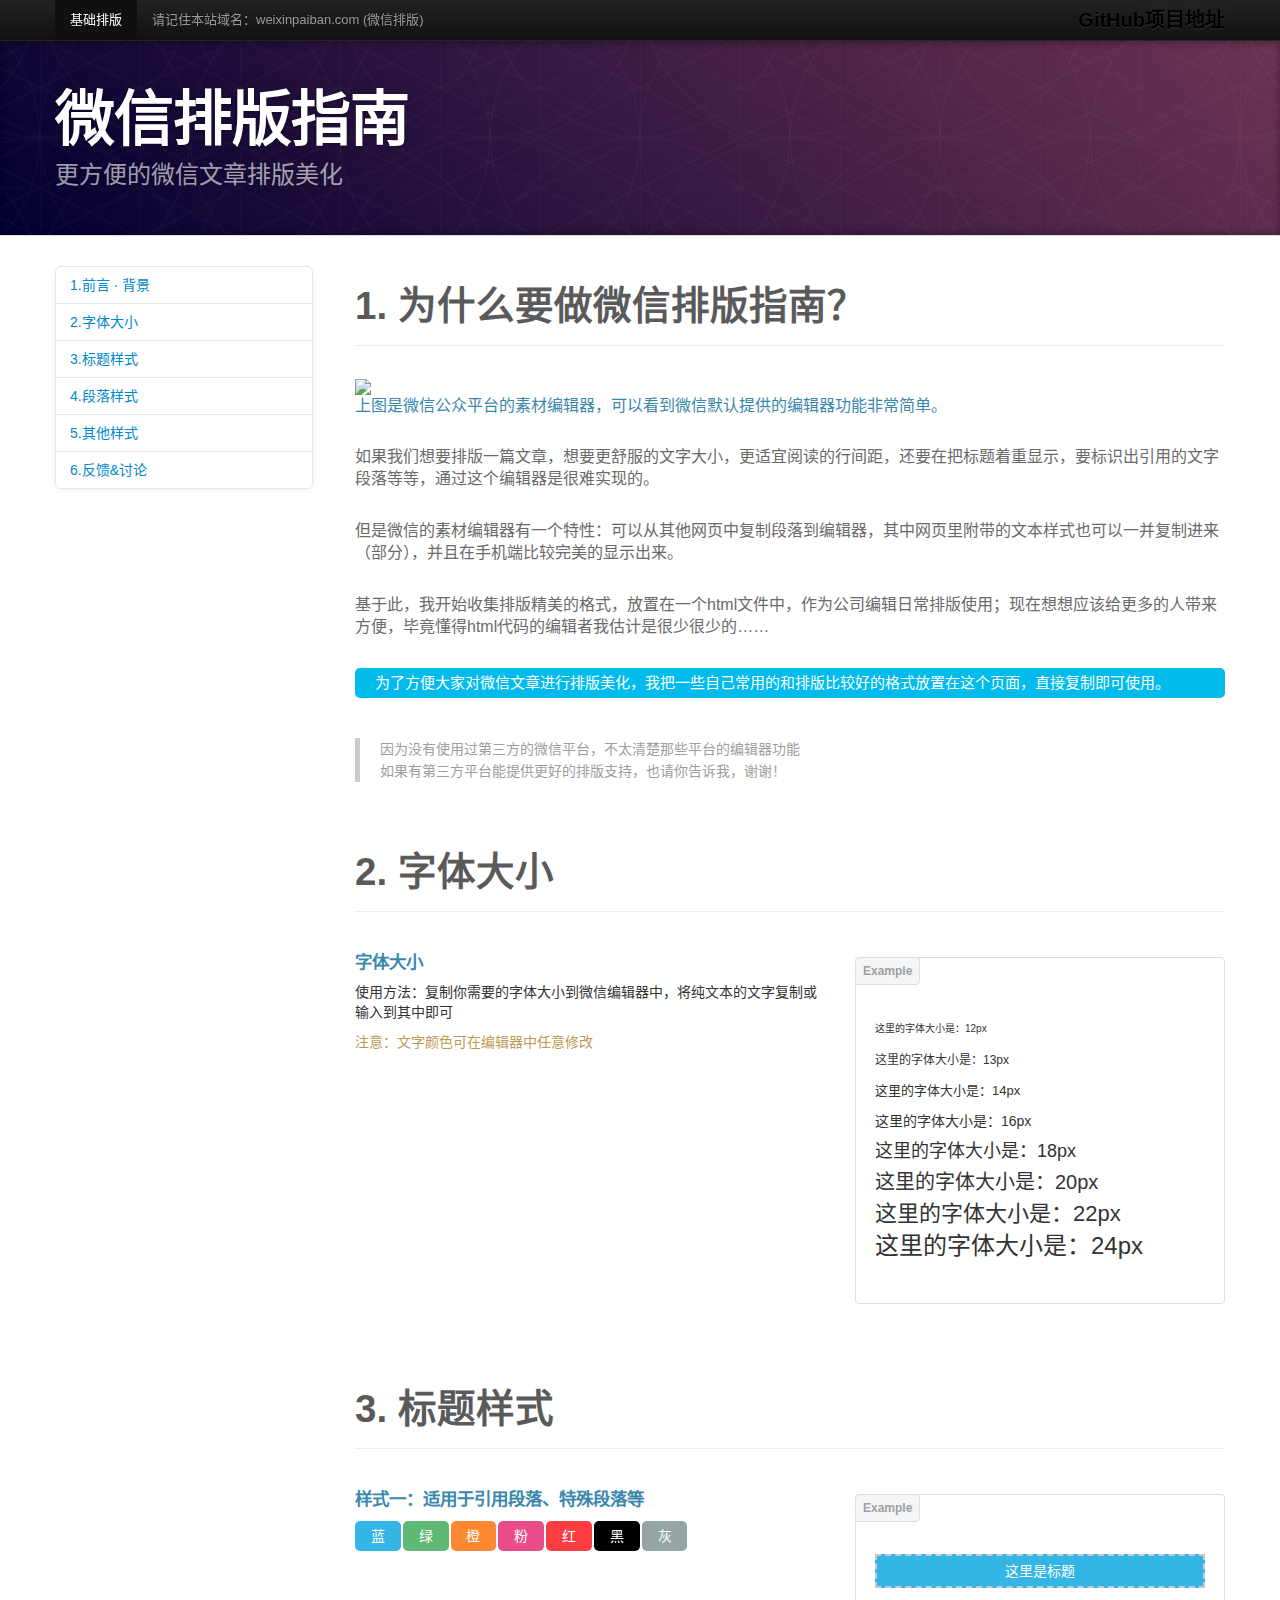
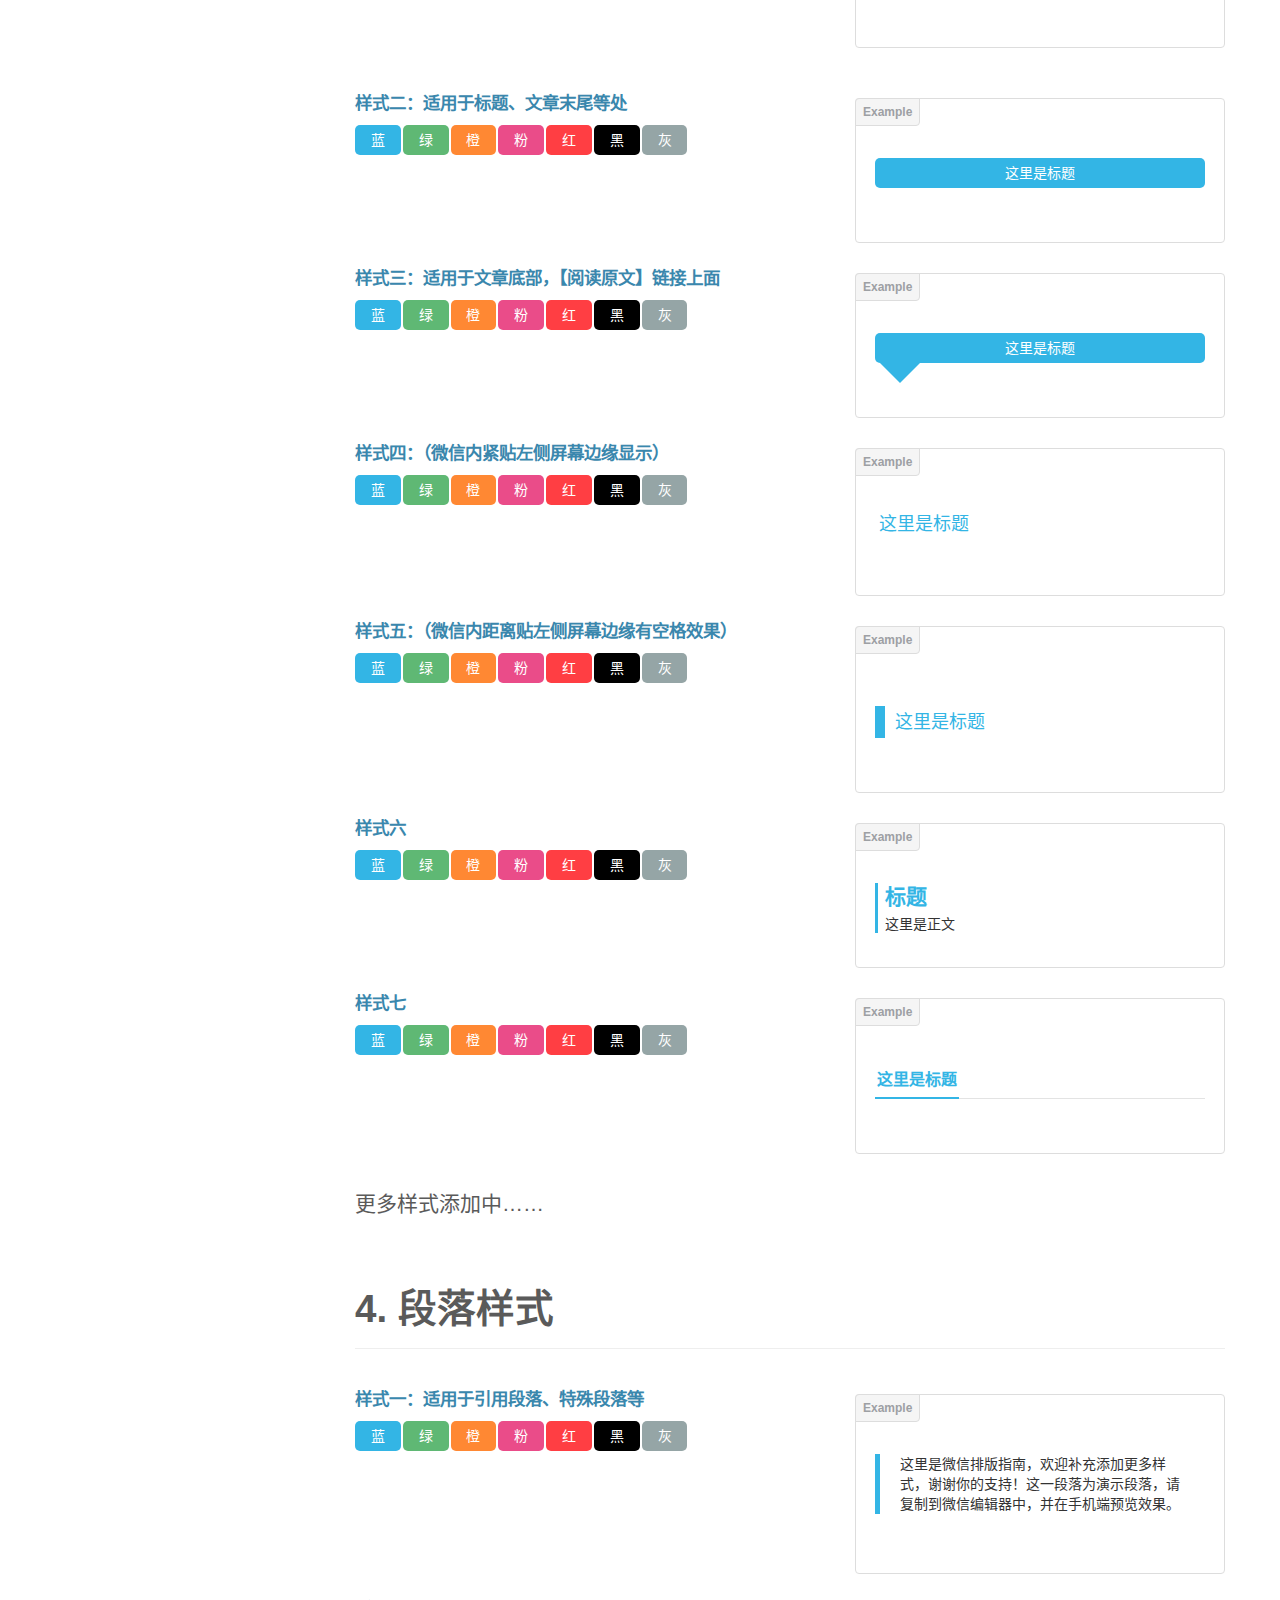
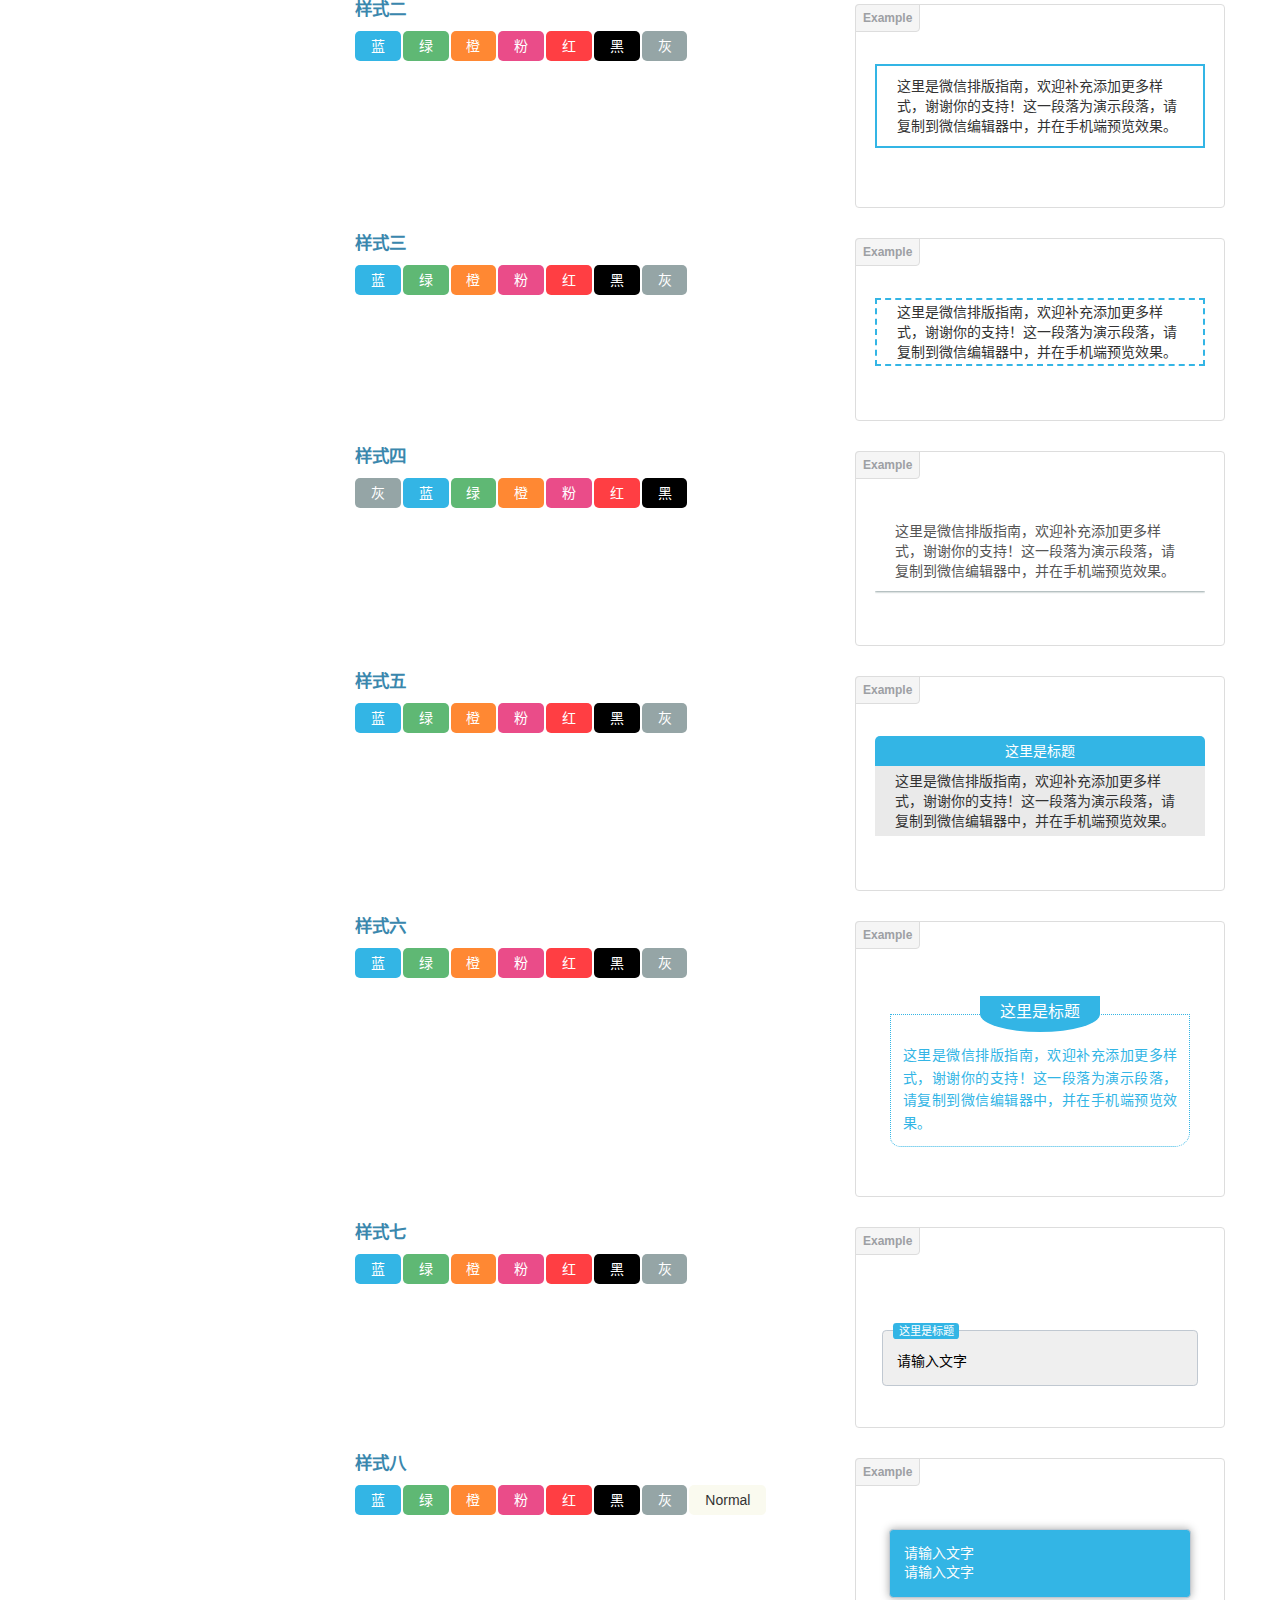
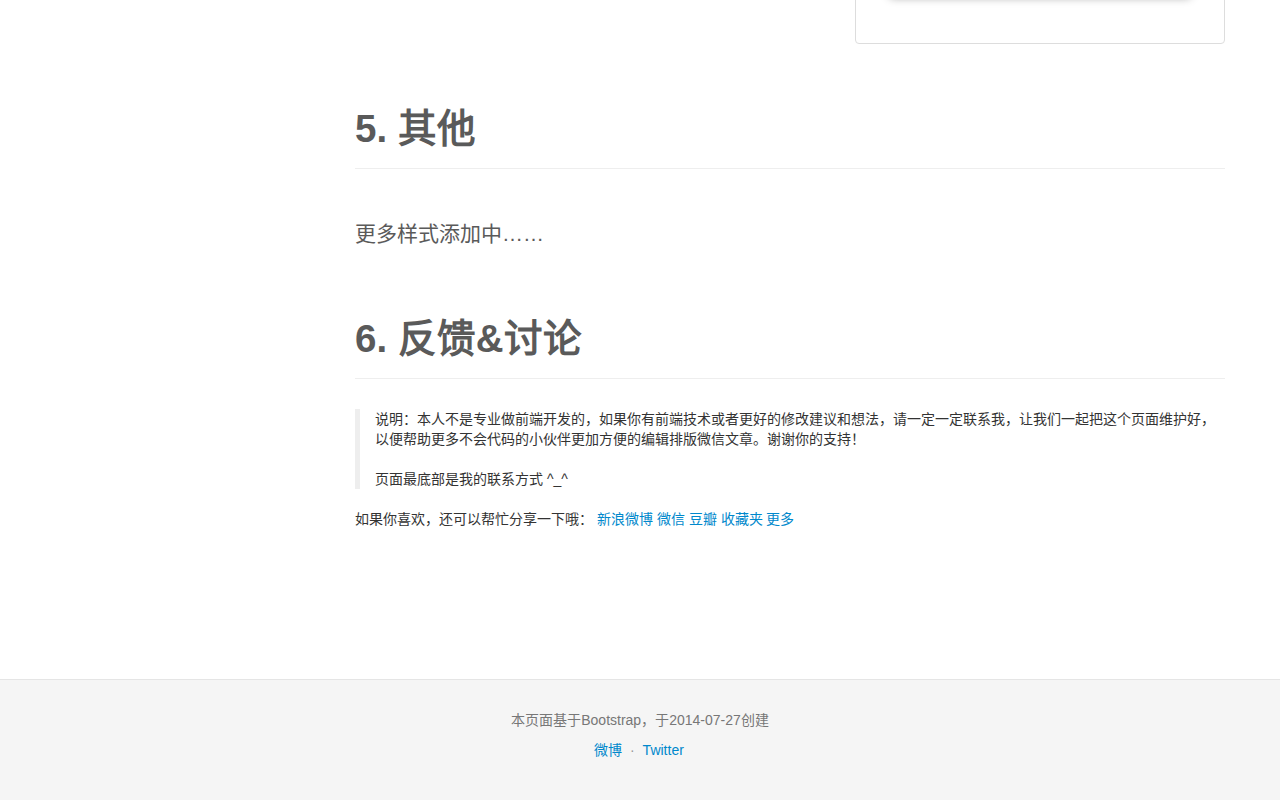
==== commit bf3d9a21: "优化" ====
--- a/index.html
+++ b/index.html
@@ -1,11 +1,24 @@
 
 <!DOCTYPE html>
+
+<!-- 
+
+不好意思，我是做设计的，只会基础的html+css，页面很简陋，代码很乱，请多多见谅 
+
+如果你会js，想跟我一起把这个页面做到更方便好用，请联系我~
+
+梓非徐
+微信：zifeixu85
+QQ：1400747138
+  
+-->
+
 <html lang="zh-CN">
   <head>
     <meta charset="utf-8">
     <title>微信排版指南</title>
     <meta name="viewport" content="width=device-width, initial-scale=1.0">
-    <meta name="description" content="为方便微信文章排版">
+    <meta name="description" content="更方便的微信文章排版美化">
     <meta name="author" content="">
 
     <!-- Le styles -->
@@ -40,6 +53,31 @@
 
   </head>
 
+<style type="text/css">
+.edit-content-box {
+  display:block;
+  width:540px;
+  padding:16px;
+  text-align:left;
+  color:#34363c;
+  background-color:#fff
+}
+.edit-content-box:focus {
+  -webkit-box-shadow:0 0 4px 3px #c95e57 inset;
+  -moz-box-shadow:0 0 4px 3px #c95e57 inset;
+  box-shadow:0 0 4px 3px #c95e57 inset;
+  outline:0
+}
+.edit-content-box .inner {
+  font-size:16px
+}
+.edit-content-prompt {
+  color:#3f4652;
+  font-size:1.2em;
+  margin-top:1em;
+  margin-bottom:2em
+}
+</style>
 
   <body data-spy="scroll" data-target=".bs-docs-sidebar">
 
@@ -53,16 +91,12 @@
             <span class="icon-bar"></span>
             <span class="icon-bar"></span>
           </button>
-          <a class="brand" href="#">回到顶部</a>
+          <a class="brand" href="https://github.com/zifeixu85/wechat-copywriting-guidelines/tree/gh-pages" target=_blank>GitHub项目地址</a>
           <div class="nav-collapse collapse">
             <ul class="nav">
               <li class="active">
                 <a href="./index.html">基础排版</a>
-              </li>
-              
-              <li class="">
-                <a href="https://github.com/zifeixu85/wechat-copywriting-guidelines/tree/gh-pages" target=_blank >GitHub项目地址</a>
-              </li>
+              </li>        
               <li class="">
                 <a>请记住本站域名：weixinpaiban.com (微信排版)</a>
               </li>
@@ -78,8 +112,8 @@
 <header class="jumbotron subhead" id="overview">
   <div class="container">
     <h1>微信排版指南</h1>
-    <p class="lead" style="opacity:0.6;margin-bottom:5px;">微信公众平台文章的DIY排版美化，方便简单</p>
-    <p  style="font-size:18px;line-height:22px;opacity:0.6;letter-spacing:1px;font-weight:bold;">weixinpaiban.com</p>
+    <p class="lead" style="opacity:0.6;margin-bottom:5px;">更方便的微信文章排版美化</p>
+  
   </div>
 </header>
 
@@ -91,15 +125,16 @@
     <div class="row">
       <div class="span3 bs-docs-sidebar">
         <ul class="nav nav-list bs-docs-sidenav">
-          <li><a href="#readme"><i class="icon-chevron-right"></i> 前言 · 背景</a></li>
-          <li><a href="#font-size"><i class="icon-chevron-right"></i> 字体大小</a></li>
-          <li><a href="#title"><i class="icon-chevron-right"></i> 标题样式</a></li>
-          <li><a href="#paragraph"><i class="icon-chevron-right"></i> 段落样式</a></li>
-          <li><a href="#other"><i class="icon-chevron-right"></i> 其他样式</a></li>
-          <li><a href="#comment"><i class="icon-chevron-right"></i> 反馈&讨论</a></li>
+          <li><a href="#readme"><i class="icon-chevron-right"></i> 1.前言 · 背景</a></li>
+          <li><a href="#font-size"><i class="icon-chevron-right"></i> 2.字体大小</a></li>
+          <li><a href="#title"><i class="icon-chevron-right"></i> 3.标题样式</a></li>
+          <li><a href="#paragraph"><i class="icon-chevron-right"></i> 4.段落样式</a></li>
+          <li><a href="#other"><i class="icon-chevron-right"></i> 5.其他样式</a></li>
+          <li><a href="#comment"><i class="icon-chevron-right"></i> 6.反馈&讨论</a></li>
         </ul>
       </div>
       <div class="span9">
+ 
 
 
 
@@ -135,13 +170,38 @@
           <div class="page-header">
             <h1>2. 字体大小</h1>
           </div>
-          <p class="lead">使用方法：复制你需要的字体大小到微信编辑器中，将纯文本的文字复制或输入到其中即可</p>
-          <p class="text-warning">注意：文字颜色可在编辑器中任意修改</p>
-          
-          <div class="bs-docs-example">
-            <iframe style="border:none;width:100%;height:330px;" src="./fontsize.html"></iframe>
-          </div>
-
+
+
+          <div class="row">
+          <div class="span5">
+            <h4 class="text-info">
+                字体大小
+            </h4>
+            <ul class="nav nav-pills">
+                <li>
+                  <p >使用方法：复制你需要的字体大小到微信编辑器中，将纯文本的文字复制或输入到其中即可</p>
+                  <p class="text-warning">注意：文字颜色可在编辑器中任意修改</p>
+                </li>
+            </ul>
+          </div>
+          <div class="span4">
+            <div class="bs-docs-example">
+                <br>
+                <div class="tab-content">
+                    <div class="tab-pane active " id="Font_Style1_1">
+                        <p><font style="font-size:10px;">这里的字体大小是：12px</font></p>
+                        <p><font style="font-size:12px;">这里的字体大小是：13px</font></p>
+                        <p><font style="font-size:13px;">这里的字体大小是：14px</font></p>
+                        <p><font style="font-size:14px;">这里的字体大小是：16px</font></p>
+                        <p><font style="font-size:18px;">这里的字体大小是：18px</font></p>
+                        <p><font style="font-size:20px;">这里的字体大小是：20px</font></p>
+                        <p><font style="font-size:22px;">这里的字体大小是：22px</font></p>
+                        <p><font style="font-size:24px;">这里的字体大小是：24px</font></p>
+                    </div>
+                </div>
+                <br>
+            </div>
+          </div></div><br>
 
         <!-- Title
         ================================================== -->
@@ -151,474 +211,632 @@
           </div>
           
           
-          <div class="tabbable"> <!-- Only required for left/right tabs -->
-            <p class="page-header-p">样式一：适用于引用段落、特殊段落等</p>
+
+ 
+        <div class="row">
+          <div class="span5">
+            <h4 class="text-info">
+                样式一：适用于引用段落、特殊段落等
+            </h4>
             <ul class="nav nav-pills">
-              <li class="active">
-                <a href="#Til_Style1_1" data-toggle="tab"  style="background:#228ED5;color:#ffffff;">湖蓝</a>
-              </li>
-              <li>
-                <a href="#Til_Style1_2" data-toggle="tab"  style="background:#FF6C23;color:#ffffff;">鲜橙</a>
-              </li>
-              <li>
-                <a href="#Til_Style1_3" data-toggle="tab"  style="background:#8CC63E;color:#ffffff;">骚绿</a>
-              </li>
-              <li>
-                <a href="#Til_Style1_4" data-toggle="tab"  style="background:#FFC20F;color:#ffffff;">嫩黄</a>
-              </li>
-              <li>
-                <a href="#Til_Style1_5" data-toggle="tab"  style="background:#01AAAD;color:#ffffff;">蓝绿</a>
-              </li>
-              <li>
-                <a href="#Til_Style1_6" data-toggle="tab"  style="background:#FF0066;color:#ffffff;">浅粉</a>
-              </li>
-              <li>
-                <a href="#Til_Style1_7" data-toggle="tab"  style="background:#7B1B72;color:#ffffff;">雅紫</a>
-              </li>
-              <li>
-                <a href="#Til_Style1_8" data-toggle="tab"  style="background:#EB030D;color:#ffffff;">大红</a>
-              </li>
-              <li>
-                <a href="#Til_Style1_9" data-toggle="tab"  style="background:#B0BDCD;color:#ffffff;">浅灰</a>
-              </li>
+                <li class="active">
+                    <a href="#Til_Style1_1" data-toggle="tab" style="background:#33b5e5;color:#ffffff;">
+                        &nbsp;蓝&nbsp;
+                    </a>
+                </li>
+                <li>
+                    <a href="#Til_Style1_2" data-toggle="tab" style="background:#5fb874;color:#ffffff;">
+                        &nbsp;绿&nbsp;
+                    </a>
+                </li>
+                <li>
+                    <a href="#Til_Style1_3" data-toggle="tab" style="background:#ff8833;color:#ffffff;">
+                        &nbsp;橙&nbsp;
+                    </a>
+                </li>
+                <li>
+                    <a href="#Til_Style1_4" data-toggle="tab" style="background:#ea4c89;color:#ffffff;">
+                        &nbsp;粉&nbsp;
+                    </a>
+                </li>
+                <li>
+                    <a href="#Til_Style1_5" data-toggle="tab" style="background:#ff3e43;color:#ffffff;">
+                        &nbsp;红&nbsp;
+                    </a>
+                </li>
+                <li>
+                    <a href="#Til_Style1_6" data-toggle="tab" style="background:#000000;color:#ffffff;">
+                        &nbsp;黑&nbsp;
+                    </a>
+                </li>
+                <li>
+                    <a href="#Til_Style1_7" data-toggle="tab" style="background:#95a5a6;color:#ffffff;">
+                        &nbsp;灰&nbsp;
+                    </a>
+                </li>
             </ul>
-            <br>
-          <div class="bs-docs-example">      
-            <br>
-              <div class="tab-content">
-                <div class="tab-pane active " id="Til_Style1_1">
-                  <blockquote style="text-align:center;color:#ffffff;padding:5px 20px;border:2px dashed #c9c9c9;background-color:#228ED5;">请将我复制到微信编辑器中</blockquote><br>
+          </div>
+          <div class="span4">
+            <div class="bs-docs-example">
+                <br>
+                <div class="tab-content">
+                    <div class="tab-pane active " id="Til_Style1_1">
+                        <blockquote style="text-align:center;color:#ffffff;padding:5px 20px;border:2px dashed #c9c9c9;background-color:#33b5e5;">
+                            这里是标题
+                        </blockquote>
+                        <br>
+                    </div>
+                    <div class="tab-pane" id="Til_Style1_2">
+                        <blockquote style="text-align:center;color:#ffffff;padding:5px 20px;border:2px dashed #c9c9c9;background-color:#5fb874;">
+                            这里是标题
+                        </blockquote>
+                        <br>
+                    </div>
+                    <div class="tab-pane" id="Til_Style1_3">
+                        <blockquote style="text-align:center;color:#ffffff;padding:5px 20px;border:2px dashed #c9c9c9;background-color:#ff8833;">
+                            这里是标题
+                        </blockquote>
+                        <br>
+                    </div>
+                    <div class="tab-pane" id="Til_Style1_4">
+                        <blockquote style="text-align:center;color:#ffffff;padding:5px 20px;border:2px dashed #c9c9c9;background-color:#ea4c89;">
+                            这里是标题
+                        </blockquote>
+                        <br>
+                    </div>
+                    <div class="tab-pane" id="Til_Style1_5">
+                        <blockquote style="text-align:center;color:#ffffff;padding:5px 20px;border:2px dashed #c9c9c9;background-color:#ff3e43;">
+                            这里是标题
+                        </blockquote>
+                        <br>
+                    </div>
+                    <div class="tab-pane" id="Til_Style1_6">
+                        <blockquote style="text-align:center;color:#ffffff;padding:5px 20px;border:2px dashed #c9c9c9;background-color:#000000;">
+                            这里是标题
+                        </blockquote>
+                        <br>
+                    </div>
+                    <div class="tab-pane" id="Til_Style1_7">
+                        <blockquote style="text-align:center;color:#ffffff;padding:5px 20px;border:2px dashed #c9c9c9;background-color:#95a5a6;">
+                            这里是标题
+                        </blockquote>
+                        <br>
+                    </div>
+                    <div class="tab-pane" id="Til_Style1_8">
+                        <blockquote style="text-align:center;color:#ffffff;padding:5px 20px;border:2px dashed #c9c9c9;background-color:#000000;">
+                            这里是标题
+                        </blockquote>
+                        <br>
+                    </div>
+                    <div class="tab-pane" id="Til_Style1_9">
+                        <blockquote style="text-align:center;color:#ffffff;padding:5px 20px;border:2px dashed #e5e5e5;background-color:#B0BDCD;">
+                            这里是标题
+                        </blockquote>
+                        <br>
+                    </div>
                 </div>
-                <div class="tab-pane" id="Til_Style1_2">
-                  <blockquote style="text-align:center;color:#ffffff;padding:5px 20px;border:2px dashed #c9c9c9;background-color:#FF6C23;">请将我复制到微信编辑器中</blockquote><br>
+                <br>
+            </div>
+          </div></div><br>
+    
+           
+          <div class="row">
+          <div class="span5">
+            <h4 class="text-info">
+                样式二：适用于标题、文章末尾等处
+            </h4>
+            <ul class="nav nav-pills">
+                <li class="active">
+                    <a href="#Til_Style2_1" data-toggle="tab" style="background:#33b5e5;color:#ffffff;">
+                        &nbsp;蓝&nbsp;
+                    </a>
+                </li>
+                <li>
+                    <a href="#Til_Style2_2" data-toggle="tab" style="background:#5fb874;color:#ffffff;">
+                        &nbsp;绿&nbsp;
+                    </a>
+                </li>
+                <li>
+                    <a href="#Til_Style2_3" data-toggle="tab" style="background:#ff8833;color:#ffffff;">
+                        &nbsp;橙&nbsp;
+                    </a>
+                </li>
+                <li>
+                    <a href="#Til_Style2_4" data-toggle="tab" style="background:#ea4c89;color:#ffffff;">
+                        &nbsp;粉&nbsp;
+                    </a>
+                </li>
+                <li>
+                    <a href="#Til_Style2_5" data-toggle="tab" style="background:#ff3e43;color:#ffffff;">
+                        &nbsp;红&nbsp;
+                    </a>
+                </li>
+                <li>
+                    <a href="#Til_Style2_6" data-toggle="tab" style="background:#000000;color:#ffffff;">
+                        &nbsp;黑&nbsp;
+                    </a>
+                </li>
+                <li>
+                    <a href="#Til_Style2_7" data-toggle="tab" style="background:#95a5a6;color:#ffffff;">
+                        &nbsp;灰&nbsp;
+                    </a>
+                </li>
+            </ul>
+          </div>
+          <div class="span4">
+            <div class="bs-docs-example">
+                <br>
+                <div class="tab-content">
+                    <div class="tab-pane active " id="Til_Style2_1">
+                        <p style="margin:auto; padding:5px 20px; background:#33b5e5; color:#FFF; -moz-border-radius:5px; -webkit-border-radius:5px; border-radius:5px; text-align:center;">这里是标题</p><br>
+                    </div>
+                    <div class="tab-pane" id="Til_Style2_2">
+                       <p style="margin:auto; padding:5px 20px; background:#5fb874; color:#FFF; -moz-border-radius:5px; -webkit-border-radius:5px; border-radius:5px; text-align:center;">这里是标题</p><br>
+                    </div>
+                    <div class="tab-pane" id="Til_Style2_3">
+                        <p style="margin:auto; padding:5px 20px; background:#ff8833; color:#FFF; -moz-border-radius:5px; -webkit-border-radius:5px; border-radius:5px; text-align:center;">这里是标题</p><br>
+                        <br>
+                    </div>
+                    <div class="tab-pane" id="Til_Style2_4">
+                        <p style="margin:auto; padding:5px 20px; background:#ea4c89; color:#FFF; -moz-border-radius:5px; -webkit-border-radius:5px; border-radius:5px; text-align:center;">这里是标题</p><br>
+                    </div>
+                    <div class="tab-pane" id="Til_Style2_5">
+                        <p style="margin:auto; padding:5px 20px; background:#ff3e43; color:#FFF; -moz-border-radius:5px; -webkit-border-radius:5px; border-radius:5px; text-align:center;">这里是标题</p><br>
+                    </div>
+                    <div class="tab-pane" id="Til_Style2_6">
+                        <p style="margin:auto; padding:5px 20px; background:#000000; color:#FFF; -moz-border-radius:5px; -webkit-border-radius:5px; border-radius:5px; text-align:center;">这里是标题</p><br>
+                    </div>
+                    <div class="tab-pane" id="Til_Style2_7">
+                        <p style="margin:auto; padding:5px 20px; background:#95a5a6; color:#FFF; -moz-border-radius:5px; -webkit-border-radius:5px; border-radius:5px; text-align:center;">这里是标题</p><br>
+                    </div>
                 </div>
-                <div class="tab-pane" id="Til_Style1_3">
-                  <blockquote style="text-align:center;color:#ffffff;padding:5px 20px;border:2px dashed #c9c9c9;background-color:#8CC63E;">请将我复制到微信编辑器中</blockquote><br>
+                <br>
+            </div>
+          </div></div>
+
+
+
+          <div class="row">
+          <div class="span5">
+            <h4 class="text-info">
+                样式三：适用于文章底部，【阅读原文】链接上面
+            </h4>
+            <ul class="nav nav-pills">
+                <li class="active">
+                    <a href="#Til_Style3_1" data-toggle="tab" style="background:#33b5e5;color:#ffffff;">
+                        &nbsp;蓝&nbsp;
+                    </a>
+                </li>
+                <li>
+                    <a href="#Til_Style3_2" data-toggle="tab" style="background:#5fb874;color:#ffffff;">
+                        &nbsp;绿&nbsp;
+                    </a>
+                </li>
+                <li>
+                    <a href="#Til_Style3_3" data-toggle="tab" style="background:#ff8833;color:#ffffff;">
+                        &nbsp;橙&nbsp;
+                    </a>
+                </li>
+                <li>
+                    <a href="#Til_Style3_4" data-toggle="tab" style="background:#ea4c89;color:#ffffff;">
+                        &nbsp;粉&nbsp;
+                    </a>
+                </li>
+                <li>
+                    <a href="#Til_Style3_5" data-toggle="tab" style="background:#ff3e43;color:#ffffff;">
+                        &nbsp;红&nbsp;
+                    </a>
+                </li>
+                <li>
+                    <a href="#Til_Style3_6" data-toggle="tab" style="background:#000000;color:#ffffff;">
+                        &nbsp;黑&nbsp;
+                    </a>
+                </li>
+                <li>
+                    <a href="#Til_Style3_7" data-toggle="tab" style="background:#95a5a6;color:#ffffff;">
+                        &nbsp;灰&nbsp;
+                    </a>
+                </li>
+            </ul>
+          </div>
+          <div class="span4">
+            <div class="bs-docs-example">
+                <br>
+                <div class="tab-content">
+                    <div class="tab-pane active " id="Til_Style3_1">
+                        <p style="margin:auto; padding:5px 20px; background:#33b5e5; color:#FFF; -moz-border-radius:5px; -webkit-border-radius:5px; border-radius:5px; text-align:center;">这里是标题</p>
+                        <p style="width:auto; margin:auto 5px; padding:0px 0px; border:0px solid #beceeb; position:relative;">
+                          <span style="width:0; height:0; font-size:0; overflow:hidden; position:absolute;border-width:20px; border-style:solid dashed dashed; border-color:#33b5e5 transparent transparent; left:0px;bottom:-40px;">　</span>
+                        </p><br>
+                    </div>
+                    <div class="tab-pane" id="Til_Style3_2">
+                        <p style="margin:auto; padding:5px 20px; background:#5fb874; color:#FFF; -moz-border-radius:5px; -webkit-border-radius:5px; border-radius:5px; text-align:center;">这里是标题</p>
+                        <p style="width:auto; margin:auto 5px; padding:0px 0px; border:0px solid #beceeb; position:relative;">
+                          <span style="width:0; height:0; font-size:0; overflow:hidden; position:absolute;border-width:20px; border-style:solid dashed dashed; border-color:#5fb874 transparent transparent; left:0px;bottom:-40px;">　</span>
+                        </p><br>
+                    </div>
+                    <div class="tab-pane" id="Til_Style3_3">
+                         <p style="margin:auto; padding:5px 20px; background:#ff8833; color:#FFF; -moz-border-radius:5px; -webkit-border-radius:5px; border-radius:5px; text-align:center;">这里是标题</p>
+                        <p style="width:auto; margin:auto 5px; padding:0px 0px; border:0px solid #beceeb; position:relative;">
+                          <span style="width:0; height:0; font-size:0; overflow:hidden; position:absolute;border-width:20px; border-style:solid dashed dashed; border-color:#ff8833 transparent transparent; left:0px;bottom:-40px;">　</span>
+                        </p><br>
+                    </div>
+                    <div class="tab-pane" id="Til_Style3_4">
+                        <p style="margin:auto; padding:5px 20px; background:#ea4c89; color:#FFF; -moz-border-radius:5px; -webkit-border-radius:5px; border-radius:5px; text-align:center;">这里是标题</p>
+                        <p style="width:auto; margin:auto 5px; padding:0px 0px; border:0px solid #beceeb; position:relative;">
+                          <span style="width:0; height:0; font-size:0; overflow:hidden; position:absolute;border-width:20px; border-style:solid dashed dashed; border-color:#ea4c89 transparent transparent; left:0px;bottom:-40px;">　</span>
+                        </p><br>
+                    </div>
+                    <div class="tab-pane" id="Til_Style3_5">
+                        <p style="margin:auto; padding:5px 20px; background:#ff3e43; color:#FFF; -moz-border-radius:5px; -webkit-border-radius:5px; border-radius:5px; text-align:center;">这里是标题</p>
+                        <p style="width:auto; margin:auto 5px; padding:0px 0px; border:0px solid #beceeb; position:relative;">
+                          <span style="width:0; height:0; font-size:0; overflow:hidden; position:absolute;border-width:20px; border-style:solid dashed dashed; border-color:#ff3e43 transparent transparent; left:0px;bottom:-40px;">　</span>
+                        </p><br>
+                    </div>
+                    <div class="tab-pane" id="Til_Style3_6">
+                        <p style="margin:auto; padding:5px 20px; background:#000000; color:#FFF; -moz-border-radius:5px; -webkit-border-radius:5px; border-radius:5px; text-align:center;">这里是标题</p>
+                        <p style="width:auto; margin:auto 5px; padding:0px 0px; border:0px solid #beceeb; position:relative;">
+                          <span style="width:0; height:0; font-size:0; overflow:hidden; position:absolute;border-width:20px; border-style:solid dashed dashed; border-color:#000000 transparent transparent; left:0px;bottom:-40px;">　</span>
+                        </p><br>
+                    </div>
+                    <div class="tab-pane" id="Til_Style3_7">
+                        <p style="margin:auto; padding:5px 20px; background:#95a5a6; color:#FFF; -moz-border-radius:5px; -webkit-border-radius:5px; border-radius:5px; text-align:center;">这里是标题</p>
+                        <p style="width:auto; margin:auto 5px; padding:0px 0px; border:0px solid #beceeb; position:relative;">
+                          <span style="width:0; height:0; font-size:0; overflow:hidden; position:absolute;border-width:20px; border-style:solid dashed dashed; border-color:#95a5a6 transparent transparent; left:0px;bottom:-40px;">　</span>
+                        </p><br>
+                    </div>
                 </div>
-                <div class="tab-pane" id="Til_Style1_4">
-                  <blockquote style="text-align:center;color:#ffffff;padding:5px 20px;border:2px dashed #c9c9c9;background-color:#FFC20F;">请将我复制到微信编辑器中</blockquote><br>
+                <br>
+            </div>
+          </div></div>
+
+          
+          <div class="row">
+          <div class="span5">
+            <h4 class="text-info">
+                样式四：（微信内紧贴左侧屏幕边缘显示）
+            </h4>
+            <ul class="nav nav-pills">
+                <li class="active">
+                    <a href="#Til_Style4_1" data-toggle="tab" style="background:#33b5e5;color:#ffffff;">
+                        &nbsp;蓝&nbsp;
+                    </a>
+                </li>
+                <li>
+                    <a href="#Til_Style4_2" data-toggle="tab" style="background:#5fb874;color:#ffffff;">
+                        &nbsp;绿&nbsp;
+                    </a>
+                </li>
+                <li>
+                    <a href="#Til_Style4_3" data-toggle="tab" style="background:#ff8833;color:#ffffff;">
+                        &nbsp;橙&nbsp;
+                    </a>
+                </li>
+                <li>
+                    <a href="#Til_Style4_4" data-toggle="tab" style="background:#ea4c89;color:#ffffff;">
+                        &nbsp;粉&nbsp;
+                    </a>
+                </li>
+                <li>
+                    <a href="#Til_Style4_5" data-toggle="tab" style="background:#ff3e43;color:#ffffff;">
+                        &nbsp;红&nbsp;
+                    </a>
+                </li>
+                <li>
+                    <a href="#Til_Style4_6" data-toggle="tab" style="background:#000000;color:#ffffff;">
+                        &nbsp;黑&nbsp;
+                    </a>
+                </li>
+                <li>
+                    <a href="#Til_Style4_7" data-toggle="tab" style="background:#95a5a6;color:#ffffff;">
+                        &nbsp;灰&nbsp;
+                    </a>
+                </li>
+            </ul>
+          </div>
+          <div class="span4">
+            <div class="bs-docs-example">
+                <br>
+                <div class="tab-content">
+                    <div class="tab-pane active " id="Til_Style4_1">
+                        <blockquote style="margin: 0px; padding: 0px; max-width: 100%; background-color:none;border-left:5px;">
+                    <p style="margin:auto 0px auto -16px; padding:5px 10px; font-size:18px; color:#33b5e5; border-left-width: 10px; border-left-style: solid; border-left-color:#33b5e5;">这里是标题</p>
+                  </blockquote>&nbsp;
+                    </div>
+                    <div class="tab-pane" id="Til_Style4_2">
+                        <blockquote style="margin: 0px; padding: 0px; max-width: 100%; background-color: none;border-left:5px;">
+                    <p style="margin:auto 0px auto -16px; padding:5px 10px; font-size:18px; color:#5fb874; border-left-width: 10px; border-left-style: solid; border-left-color:#5fb874;">这里是标题</p>
+                  </blockquote>&nbsp;
+                    </div>
+                    <div class="tab-pane" id="Til_Style4_3">
+                         <blockquote style="margin: 0px; padding: 0px; max-width: 100%; background-color: none;border-left:5px;">
+                    <p style="margin:auto 0px auto -16px; padding:5px 10px; font-size:18px; color:#ff8833; border-left-width: 10px; border-left-style: solid; border-left-color:#ff8833;">这里是标题</p>
+                  </blockquote>&nbsp;
+                    </div>
+                    <div class="tab-pane" id="Til_Style4_4">
+                        <blockquote style="margin: 0px; padding: 0px; max-width: 100%; background-color: none;border-left:5px;">
+                    <p style="margin:auto 0px auto -16px; padding:5px 10px; font-size:18px; color:#ea4c89; border-left-width: 10px; border-left-style: solid; border-left-color:#ea4c89;">这里是标题</p>
+                  </blockquote>&nbsp;
+                    </div>
+                    <div class="tab-pane" id="Til_Style4_5">
+                        <blockquote style="margin: 0px; padding: 0px; max-width: 100%; background-color: none;border-left:5px;">
+                    <p style="margin:auto 0px auto -16px; padding:5px 10px; font-size:18px; color:#ff3e43; border-left-width: 10px; border-left-style: solid; border-left-color:#ff3e43;">这里是标题</p>
+                  </blockquote>&nbsp;
+                    </div>
+                    <div class="tab-pane" id="Til_Style4_6">
+                        <blockquote style="margin: 0px; padding: 0px; max-width: 100%; background-color: none;border-left:5px;">
+                    <p style="margin:auto 0px auto -16px; padding:5px 10px; font-size:18px; color:#000000; border-left-width: 10px; border-left-style: solid; border-left-color:#000000;">这里是标题</p>
+                  </blockquote>&nbsp;
+                    </div>
+                    <div class="tab-pane" id="Til_Style4_7">
+                        <blockquote style="margin: 0px; padding: 0px; max-width: 100%; background-color: none;border-left:5px;">
+                    <p style="margin:auto 0px auto -16px; padding:5px 10px; font-size:18px; color:#95a5a6; border-left-width: 10px; border-left-style: solid; border-left-color:#95a5a6;">这里是标题</p>
+                  </blockquote>&nbsp;
+                    </div>
                 </div>
-                <div class="tab-pane" id="Til_Style1_5">
-                  <blockquote style="text-align:center;color:#ffffff;padding:5px 20px;border:2px dashed #c9c9c9;background-color:#01AAAD;">请将我复制到微信编辑器中</blockquote><br>
+                <br>
+            </div>
+          </div></div>
+          
+          
+          <div class="row">
+          <div class="span5">
+            <h4 class="text-info">
+                样式五：（微信内距离贴左侧屏幕边缘有空格效果）
+            </h4>
+            <ul class="nav nav-pills">
+                <li class="active">
+                    <a href="#Til_Style5_1" data-toggle="tab" style="background:#33b5e5;color:#ffffff;">
+                        &nbsp;蓝&nbsp;
+                    </a>
+                </li>
+                <li>
+                    <a href="#Til_Style5_2" data-toggle="tab" style="background:#5fb874;color:#ffffff;">
+                        &nbsp;绿&nbsp;
+                    </a>
+                </li>
+                <li>
+                    <a href="#Til_Style5_3" data-toggle="tab" style="background:#ff8833;color:#ffffff;">
+                        &nbsp;橙&nbsp;
+                    </a>
+                </li>
+                <li>
+                    <a href="#Til_Style5_4" data-toggle="tab" style="background:#ea4c89;color:#ffffff;">
+                        &nbsp;粉&nbsp;
+                    </a>
+                </li>
+                <li>
+                    <a href="#Til_Style5_5" data-toggle="tab" style="background:#ff3e43;color:#ffffff;">
+                        &nbsp;红&nbsp;
+                    </a>
+                </li>
+                <li>
+                    <a href="#Til_Style5_6" data-toggle="tab" style="background:#000000;color:#ffffff;">
+                        &nbsp;黑&nbsp;
+                    </a>
+                </li>
+                <li>
+                    <a href="#Til_Style5_7" data-toggle="tab" style="background:#95a5a6;color:#ffffff;">
+                        &nbsp;灰&nbsp;
+                    </a>
+                </li>
+            </ul>
+          </div>
+          <div class="span4">
+            <div class="bs-docs-example">
+                <br>
+                <div class="tab-content">
+                    <div class="tab-pane active " id="Til_Style5_1">
+                       &nbsp;<blockquote style="margin: 0px; padding: 0px; max-width: 100%; background-color: none;border-left:5px;">
+                    <p style="margin:auto 0px auto 0px; padding:5px 10px; font-size:18px; color:#33b5e5; border-left-width: 10px; border-left-style: solid; border-left-color:#33b5e5;">这里是标题</p>
+                  </blockquote>&nbsp;
+                    </div>
+                    <div class="tab-pane" id="Til_Style5_2">
+                        <blockquote style="margin: 0px; padding: 0px; max-width: 100%; background-color: none;border-left:5px;">
+                    <p style="margin:auto 0px auto 0px; padding:5px 10px; font-size:18px; color:#5fb874; border-left-width: 10px; border-left-style: solid; border-left-color:#5fb874;">这里是标题</p>
+                  </blockquote>&nbsp;
+                    </div>
+                    <div class="tab-pane" id="Til_Style5_3">
+                         <blockquote style="margin: 0px; padding: 0px; max-width: 100%; background-color: none;border-left:5px;">
+                    <p style="margin:auto 0px auto 0px; padding:5px 10px; font-size:18px; color:#ff8833; border-left-width: 10px; border-left-style: solid; border-left-color:#ff8833;">这里是标题</p>
+                  </blockquote>&nbsp;
+                    </div>
+                    <div class="tab-pane" id="Til_Style5_4">
+                        <blockquote style="margin: 0px; padding: 0px; max-width: 100%; background-color: none;border-left:5px;">
+                    <p style="margin:auto 0px auto 0px; padding:5px 10px; font-size:18px; color:#ea4c89; border-left-width: 10px; border-left-style: solid; border-left-color:#ea4c89;">这里是标题</p>
+                  </blockquote>&nbsp;
+                    </div>
+                    <div class="tab-pane" id="Til_Style5_5">
+                        <blockquote style="margin: 0px; padding: 0px; max-width: 100%; background-color: none;border-left:5px;">
+                    <p style="margin:auto 0px auto 0px; padding:5px 10px; font-size:18px; color:#ff3e43; border-left-width: 10px; border-left-style: solid; border-left-color:#ff3e43;">这里是标题</p>
+                  </blockquote>&nbsp;
+                    </div>
+                    <div class="tab-pane" id="Til_Style5_6">
+                        <blockquote style="margin: 0px; padding: 0px; max-width: 100%; background-color: none;border-left:5px;">
+                    <p style="margin:auto 0px auto 0px; padding:5px 10px; font-size:18px; color:#000000; border-left-width: 10px; border-left-style: solid; border-left-color:#000000;">这里是标题</p>
+                  </blockquote>&nbsp;
+                    </div>
+                    <div class="tab-pane" id="Til_Style5_7">
+                        <blockquote style="margin: 0px; padding: 0px; max-width: 100%; background-color: none;border-left:5px;">
+                    <p style="margin:auto 0px auto 0px; padding:5px 10px; font-size:18px; color:#95a5a6; border-left-width: 10px; border-left-style: solid; border-left-color:#95a5a6;">这里是标题</p>
+                  </blockquote>&nbsp;
+                    </div>
                 </div>
-                <div class="tab-pane" id="Til_Style1_6">
-                  <blockquote style="text-align:center;color:#ffffff;padding:5px 20px;border:2px dashed #c9c9c9;background-color:#FF0066;">请将我复制到微信编辑器中</blockquote><br>
+                <br>
+            </div>
+          </div></div>
+
+          <div class="row">
+          <div class="span5">
+            <h4 class="text-info">
+                样式六
+            </h4>
+            <ul class="nav nav-pills">
+                <li class="active">
+                    <a href="#Til_Style5_2_1" data-toggle="tab" style="background:#33b5e5;color:#ffffff;">
+                        &nbsp;蓝&nbsp;
+                    </a>
+                </li>
+                <li>
+                    <a href="#Til_Style5_2_2" data-toggle="tab" style="background:#5fb874;color:#ffffff;">
+                        &nbsp;绿&nbsp;
+                    </a>
+                </li>
+                <li>
+                    <a href="#Til_Style5_2_3" data-toggle="tab" style="background:#ff8833;color:#ffffff;">
+                        &nbsp;橙&nbsp;
+                    </a>
+                </li>
+                <li>
+                    <a href="#Til_Style5_2_4" data-toggle="tab" style="background:#ea4c89;color:#ffffff;">
+                        &nbsp;粉&nbsp;
+                    </a>
+                </li>
+                <li>
+                    <a href="#Til_Style5_2_5" data-toggle="tab" style="background:#ff3e43;color:#ffffff;">
+                        &nbsp;红&nbsp;
+                    </a>
+                </li>
+                <li>
+                    <a href="#Til_Style5_2_6" data-toggle="tab" style="background:#000000;color:#ffffff;">
+                        &nbsp;黑&nbsp;
+                    </a>
+                </li>
+                <li>
+                    <a href="#Til_Style5_2_7" data-toggle="tab" style="background:#95a5a6;color:#ffffff;">
+                        &nbsp;灰&nbsp;
+                    </a>
+                </li>
+                
+            </ul>
+          </div>
+          <div class="span4">
+            <div class="bs-docs-example">
+                <br>
+                <div class="tab-content">
+                  <div class="tab-pane active " id="Til_Style5_2_1">               
+                      <section style="padding: 0px 0.5em; margin: -0.1em 0px; border-left-width: 3px; border-left-style: solid; border-color: #33b5e5; color: #333333; font-size: 1em; line-height: 1.4em; text-align: justify;" >
+                        <section style="line-height: 1.4em;padding-top:0; font-size: 1.5em; font-family: inherit;font-weight: bold; font-style: normal; color: #33b5e5;">标题</section>
+                        <section style="line-height:1.4em ;padding-top:0;  margin-top: 0.3em; font-size: 1em; font-family: inherit; font-style: normal; color: #333333;" >这里是正文</section>
+                      </section>
+                    </div>
+                    <div class="tab-pane" id="Til_Style5_2_2">
+                      <section style="padding: 0px 0.5em; margin: -0.1em 0px; border-left-width: 3px; border-left-style: solid; border-color: #5fb874; color: #333333; font-size: 1em; line-height: 1.4em; text-align: justify;" >
+                        <section style="line-height: 1.4em;padding-top:0; font-size: 1.5em; font-family: inherit;font-weight: bold; font-style: normal; color: #5fb874;">标题</section>
+                        <section style="line-height:1.4em ;padding-top:0;  margin-top: 0.3em; font-size: 1em; font-family: inherit; font-style: normal; color: #333333;" >这里是正文</section>
+                      </section>
+                    </div>
+                    <div class="tab-pane" id="Til_Style5_2_3">
+                      <section style="padding: 0px 0.5em; margin: -0.1em 0px; border-left-width: 3px; border-left-style: solid; border-color: #ff8833; color: #333333; font-size: 1em; line-height: 1.4em; text-align: justify;" >
+                        <section style="line-height: 1.4em;padding-top:0; font-size: 1.5em; font-family: inherit;font-weight: bold; font-style: normal; color: #ff8833;">标题</section>
+                        <section style="line-height:1.4em ;padding-top:0;  margin-top: 0.3em; font-size: 1em; font-family: inherit; font-style: normal; color: #333333;" >这里是正文</section>
+                      </section>
+                    </div>
+                    <div class="tab-pane" id="Til_Style5_2_4">
+                      <section style="padding: 0px 0.5em; margin: -0.1em 0px; border-left-width: 3px; border-left-style: solid; border-color: #ea4c89; color: #333333; font-size: 1em; line-height: 1.4em; text-align: justify;" >
+                        <section style="line-height: 1.4em;padding-top:0; font-size: 1.5em; font-family: inherit;font-weight: bold; font-style: normal; color: #ea4c89;">标题</section>
+                        <section style="line-height:1.4em ;padding-top:0;  margin-top: 0.3em; font-size: 1em; font-family: inherit; font-style: normal; color: #333333;" >这里是正文</section>
+                      </section>
+                    </div>
+                    <div class="tab-pane" id="Til_Style5_2_5">
+                      <section style="padding: 0px 0.5em; margin: -0.1em 0px; border-left-width: 3px; border-left-style: solid; border-color: #ff3e43; color: #333333; font-size: 1em; line-height: 1.4em; text-align: justify;" >
+                        <section style="line-height: 1.4em;padding-top:0; font-size: 1.5em; font-family: inherit;font-weight: bold; font-style: normal; color: #ff3e43;">标题</section>
+                        <section style="line-height:1.4em ;padding-top:0;  margin-top: 0.3em; font-size: 1em; font-family: inherit; font-style: normal; color: #333333;" >这里是正文</section>
+                      </section>
+                    </div>
+                    <div class="tab-pane" id="Til_Style5_2_6">
+                      <section style="padding: 0px 0.5em; margin: -0.1em 0px; border-left-width: 3px; border-left-style: solid; border-color: #000000; color: #333333; font-size: 1em; line-height: 1.4em; text-align: justify;" >
+                        <section style="line-height: 1.4em;padding-top:0; font-size: 1.5em; font-family: inherit;font-weight: bold; font-style: normal; color: #000000;">标题</section>
+                        <section style="line-height:1.4em ;padding-top:0;  margin-top: 0.3em; font-size: 1em; font-family: inherit; font-style: normal; color: #333333;" >这里是正文</section>
+                      </section>
+                    </div>
+                    <div class="tab-pane" id="Til_Style5_2_7">
+                      <section style="padding: 0px 0.5em; margin: -0.1em 0px; border-left-width: 3px; border-left-style: solid; border-color: #95a5a6; color: #333333; font-size: 1em; line-height: 1.4em; text-align: justify;" >
+                        <section style="line-height: 1.4em;padding-top:0; font-size: 1.5em; font-family: inherit;font-weight: bold; font-style: normal; color: #95a5a6;">标题</section>
+                        <section style="line-height:1.4em ;padding-top:0;  margin-top: 0.3em; font-size: 1em; font-family: inherit; font-style: normal; color: #333333;" >这里是正文</section>
+                      </section>
+                    </div>
+                    
                 </div>
-                <div class="tab-pane" id="Til_Style1_7">
-                  <blockquote style="text-align:center;color:#ffffff;padding:5px 20px;border:2px dashed #c9c9c9;background-color:#7B1B72;">请将我复制到微信编辑器中</blockquote><br>
+                <br>
+            </div>
+          </div></div>
+
+          <div class="row">
+          <div class="span5">
+            <h4 class="text-info">
+                样式七
+            </h4>
+            <ul class="nav nav-pills">
+                <li class="active">
+                    <a href="#Til_Style6_1" data-toggle="tab" style="background:#33b5e5;color:#ffffff;">
+                        &nbsp;蓝&nbsp;
+                    </a>
+                </li>
+                <li>
+                    <a href="#Til_Style6_2" data-toggle="tab" style="background:#5fb874;color:#ffffff;">
+                        &nbsp;绿&nbsp;
+                    </a>
+                </li>
+                <li>
+                    <a href="#Til_Style6_3" data-toggle="tab" style="background:#ff8833;color:#ffffff;">
+                        &nbsp;橙&nbsp;
+                    </a>
+                </li>
+                <li>
+                    <a href="#Til_Style6_4" data-toggle="tab" style="background:#ea4c89;color:#ffffff;">
+                        &nbsp;粉&nbsp;
+                    </a>
+                </li>
+                <li>
+                    <a href="#Til_Style6_5" data-toggle="tab" style="background:#ff3e43;color:#ffffff;">
+                        &nbsp;红&nbsp;
+                    </a>
+                </li>
+                <li>
+                    <a href="#Til_Style6_6" data-toggle="tab" style="background:#000000;color:#ffffff;">
+                        &nbsp;黑&nbsp;
+                    </a>
+                </li>
+                <li>
+                    <a href="#Til_Style6_7" data-toggle="tab" style="background:#95a5a6;color:#ffffff;">
+                        &nbsp;灰&nbsp;
+                    </a>
+                </li>
+            </ul>
+          </div>
+          <div class="span4">
+            <div class="bs-docs-example">
+                <br>
+                <div class="tab-content">
+                    <div class="tab-pane active " id="Til_Style6_1">
+                       <h2 style="font-family: 微软雅黑, 宋体, tahoma, arial; margin: 8px 0px 0px; padding: 0px; font-size: 12px; font-weight: normal; color: rgb(62, 62, 62); white-space: normal; border-bottom-width: 1px; border-bottom-style: solid; border-bottom-color: rgb(227, 227, 227); height: 32px; line-height: 18px;"><span style="font-family: 微软雅黑, sans-serif !important; font-size: 16px; color: #33b5e5; display: block; float: left; padding: 0px 2px 3px; line-height: 28px; border-bottom-width: 2px; border-bottom-style: solid; border-bottom-color: #33b5e5; font-weight: bold;">这里是标题</span></h2><br>
+                    </div>
+                    <div class="tab-pane" id="Til_Style6_2">
+                        <h2 style="font-family: 微软雅黑, 宋体, tahoma, arial; margin: 8px 0px 0px; padding: 0px; font-size: 12px; font-weight: normal; color: rgb(62, 62, 62); white-space: normal; border-bottom-width: 1px; border-bottom-style: solid; border-bottom-color: rgb(227, 227, 227); height: 32px; line-height: 18px;"><span style="font-family: 微软雅黑, sans-serif !important; font-size: 16px; color: #5fb874; display: block; float: left; padding: 0px 2px 3px; line-height: 28px; border-bottom-width: 2px; border-bottom-style: solid; border-bottom-color: #5fb874; font-weight: bold;">这里是标题</span></h2><br>
+                    </div>
+                    <div class="tab-pane" id="Til_Style6_3">
+                         <h2 style="font-family: 微软雅黑, 宋体, tahoma, arial; margin: 8px 0px 0px; padding: 0px; font-size: 12px; font-weight: normal; color: rgb(62, 62, 62); white-space: normal; border-bottom-width: 1px; border-bottom-style: solid; border-bottom-color: rgb(227, 227, 227); height: 32px; line-height: 18px;"><span style="font-family: 微软雅黑, sans-serif !important; font-size: 16px; color: #ff8833; display: block; float: left; padding: 0px 2px 3px; line-height: 28px; border-bottom-width: 2px; border-bottom-style: solid; border-bottom-color: #ff8833; font-weight: bold;">这里是标题</span></h2><br>
+                    </div>
+                    <div class="tab-pane" id="Til_Style6_4">
+                        <h2 style="font-family: 微软雅黑, 宋体, tahoma, arial; margin: 8px 0px 0px; padding: 0px; font-size: 12px; font-weight: normal; color: rgb(62, 62, 62); white-space: normal; border-bottom-width: 1px; border-bottom-style: solid; border-bottom-color: rgb(227, 227, 227); height: 32px; line-height: 18px;"><span style="font-family: 微软雅黑, sans-serif !important; font-size: 16px; color: #ea4c89; display: block; float: left; padding: 0px 2px 3px; line-height: 28px; border-bottom-width: 2px; border-bottom-style: solid; border-bottom-color: #ea4c89; font-weight: bold;">这里是标题</span></h2><br>
+                    </div>
+                    <div class="tab-pane" id="Til_Style6_5">
+                        <h2 style="font-family: 微软雅黑, 宋体, tahoma, arial; margin: 8px 0px 0px; padding: 0px; font-size: 12px; font-weight: normal; color: rgb(62, 62, 62); white-space: normal; border-bottom-width: 1px; border-bottom-style: solid; border-bottom-color: rgb(227, 227, 227); height: 32px; line-height: 18px;"><span style="font-family: 微软雅黑, sans-serif !important; font-size: 16px; color: #ff3e43; display: block; float: left; padding: 0px 2px 3px; line-height: 28px; border-bottom-width: 2px; border-bottom-style: solid; border-bottom-color: #ff3e43; font-weight: bold;">这里是标题</span></h2><br>
+                    </div>
+                    <div class="tab-pane" id="Til_Style6_6">
+                        <h2 style="font-family: 微软雅黑, 宋体, tahoma, arial; margin: 8px 0px 0px; padding: 0px; font-size: 12px; font-weight: normal; color: rgb(62, 62, 62); white-space: normal; border-bottom-width: 1px; border-bottom-style: solid; border-bottom-color: rgb(227, 227, 227); height: 32px; line-height: 18px;"><span style="font-family: 微软雅黑, sans-serif !important; font-size: 16px; color: #000000; display: block; float: left; padding: 0px 2px 3px; line-height: 28px; border-bottom-width: 2px; border-bottom-style: solid; border-bottom-color: #000000; font-weight: bold;">这里是标题</span></h2><br>
+                    </div>
+                    <div class="tab-pane" id="Til_Style6_7">
+                        <h2 style="font-family: 微软雅黑, 宋体, tahoma, arial; margin: 8px 0px 0px; padding: 0px; font-size: 12px; font-weight: normal; color: rgb(62, 62, 62); white-space: normal; border-bottom-width: 1px; border-bottom-style: solid; border-bottom-color: rgb(227, 227, 227); height: 32px; line-height: 18px;"><span style="font-family: 微软雅黑, sans-serif !important; font-size: 16px; color: #95a5a6; display: block; float: left; padding: 0px 2px 3px; line-height: 28px; border-bottom-width: 2px; border-bottom-style: solid; border-bottom-color: #95a5a6; font-weight: bold;">这里是标题</span></h2><br>
+                    </div>
                 </div>
-                <div class="tab-pane" id="Til_Style1_8">
-                  <blockquote style="text-align:center;color:#ffffff;padding:5px 20px;border:2px dashed #c9c9c9;background-color:#EB030D;">请将我复制到微信编辑器中</blockquote><br>
-                </div>
-                <div class="tab-pane" id="Til_Style1_9">
-                  <blockquote style="text-align:center;color:#ffffff;padding:5px 20px;border:2px dashed #e5e5e5;background-color:#B0BDCD;">请将我复制到微信编辑器中</blockquote><br>
-                </div>
-              </div><br>
-          </div>
-        </div>
-        <br>
-
-          <div class="tabbable"> <!-- Only required for left/right tabs -->
-            <p class="page-header-p">样式二：适用于标题、文章末尾等处</p>
-            <ul class="nav nav-pills">
-              <li class="active">
-                <a href="#Til_Style2_1" data-toggle="tab"  style="background:#228ED5;color:#ffffff;">湖蓝</a>
-              </li>
-              <li>
-                <a href="#Til_Style2_2" data-toggle="tab"  style="background:#FF6C23;color:#ffffff;">鲜橙</a>
-              </li>
-              <li>
-                <a href="#Til_Style2_3" data-toggle="tab"  style="background:#8CC63E;color:#ffffff;">骚绿</a>
-              </li>
-              <li>
-                <a href="#Til_Style2_4" data-toggle="tab"  style="background:#FFC20F;color:#ffffff;">嫩黄</a>
-              </li>
-              <li>
-                <a href="#Til_Style2_5" data-toggle="tab"  style="background:#01AAAD;color:#ffffff;">蓝绿</a>
-              </li>
-              <li>
-                <a href="#Til_Style2_6" data-toggle="tab"  style="background:#FF0066;color:#ffffff;">浅粉</a>
-              </li>
-              <li>
-                <a href="#Til_Style2_7" data-toggle="tab"  style="background:#7B1B72;color:#ffffff;">雅紫</a>
-              </li>
-              <li>
-                <a href="#Til_Style2_8" data-toggle="tab"  style="background:#EB030D;color:#ffffff;">大红</a>
-              </li>
-              <li>
-                <a href="#Til_Style2_9" data-toggle="tab"  style="background:#B0BDCD;color:#ffffff;">浅灰</a>
-              </li>
-            </ul>
-            <br>
-          <div class="bs-docs-example">      
-            <br>
-              <div class="tab-content">
-                <div class="tab-pane active " id="Til_Style2_1">
-                  <p style="margin:auto; padding:5px 20px; background:#228ED5; color:#FFF; -moz-border-radius:5px; -webkit-border-radius:5px; border-radius:5px; text-align:center;">请将我复制到微信编辑器中</p><br>
-                </div>
-                <div class="tab-pane" id="Til_Style2_2">
-                  <p style="margin:auto; padding:5px 20px; background:#FF6C23; color:#FFF; -moz-border-radius:5px; -webkit-border-radius:5px; border-radius:5px; text-align:center;">请将我复制到微信编辑器中</p><br>
-                </div>
-                <div class="tab-pane" id="Til_Style2_3">
-                  <p style="margin:auto; padding:5px 20px; background:#8CC63E; color:#FFF; -moz-border-radius:5px; -webkit-border-radius:5px; border-radius:5px; text-align:center;">请将我复制到微信编辑器中</p><br>
-                </div>
-                <div class="tab-pane" id="Til_Style2_4">
-                  <p style="margin:auto; padding:5px 20px; background:#FFC20F; color:#FFF; -moz-border-radius:5px; -webkit-border-radius:5px; border-radius:5px; text-align:center;">请将我复制到微信编辑器中</p><br>
-                </div>
-                <div class="tab-pane" id="Til_Style2_5">
-                  <p style="margin:auto; padding:5px 20px; background:#01AAAD; color:#FFF; -moz-border-radius:5px; -webkit-border-radius:5px; border-radius:5px; text-align:center;">请将我复制到微信编辑器中</p><br>
-                </div>
-                <div class="tab-pane" id="Til_Style2_6">
-                  <p style="margin:auto; padding:5px 20px; background:#FF0066; color:#FFF; -moz-border-radius:5px; -webkit-border-radius:5px; border-radius:5px; text-align:center;">请将我复制到微信编辑器中</p><br>
-                </div>
-                <div class="tab-pane" id="Til_Style2_7">
-                  <p style="margin:auto; padding:5px 20px; background:#7B1B72; color:#FFF; -moz-border-radius:5px; -webkit-border-radius:5px; border-radius:5px; text-align:center;">请将我复制到微信编辑器中</p><br>
-                </div>
-                <div class="tab-pane" id="Til_Style2_8">
-                  <p style="margin:auto; padding:5px 20px; background:#EB030D; color:#FFF; -moz-border-radius:5px; -webkit-border-radius:5px; border-radius:5px; text-align:center;">请将我复制到微信编辑器中</p><br>
-                </div>
-                <div class="tab-pane" id="Til_Style2_9">
-                  <p style="margin:auto; padding:5px 20px; background:#B0BDCD; color:#FFF; -moz-border-radius:5px; -webkit-border-radius:5px; border-radius:5px; text-align:center;">请将我复制到微信编辑器中</p><br>
-                </div>
-              </div>
-              <br><br>
-          </div>
-        </div>
-        <br>
-         
-        <div class="tabbable"> <!-- Only required for left/right tabs -->
-            <p class="page-header-p">样式三：适用于文章底部，【阅读原文】链接上面</p>
-            <ul class="nav nav-pills">
-              <li class="active">
-                <a href="#Til_Style3_1" data-toggle="tab"  style="background:#228ED5;color:#ffffff;">湖蓝</a>
-              </li>
-              <li>
-                <a href="#Til_Style3_2" data-toggle="tab"  style="background:#FF6C23;color:#ffffff;">鲜橙</a>
-              </li>
-              <li>
-                <a href="#Til_Style3_3" data-toggle="tab"  style="background:#8CC63E;color:#ffffff;">骚绿</a>
-              </li>
-              <li>
-                <a href="#Til_Style3_4" data-toggle="tab"  style="background:#FFC20F;color:#ffffff;">嫩黄</a>
-              </li>
-              <li>
-                <a href="#Til_Style3_5" data-toggle="tab"  style="background:#01AAAD;color:#ffffff;">蓝绿</a>
-              </li>
-              <li>
-                <a href="#Til_Style3_6" data-toggle="tab"  style="background:#FF0066;color:#ffffff;">浅粉</a>
-              </li>
-              <li>
-                <a href="#Til_Style3_7" data-toggle="tab"  style="background:#7B1B72;color:#ffffff;">雅紫</a>
-              </li>
-              <li>
-                <a href="#Til_Style3_8" data-toggle="tab"  style="background:#EB030D;color:#ffffff;">大红</a>
-              </li>
-              <li>
-                <a href="#Til_Style3_9" data-toggle="tab"  style="background:#B0BDCD;color:#ffffff;">浅灰</a>
-              </li>
-            </ul>
-            <br>
-          <div class="bs-docs-example">      
-            <br>
-              <div class="tab-content">
-                <div class="tab-pane active " id="Til_Style3_1" style="height:50px;">
-                  <p style="margin:auto; padding:5px 20px; background:#228ED5; color:#FFF; -moz-border-radius:5px; -webkit-border-radius:5px; border-radius:5px; text-align:center;">请将我复制到微信编辑器中</p>
-                  <p style="width:auto; margin:auto 5px; padding:0px 0px; border:0px solid #beceeb; position:relative;">
-                    <span style="width:0; height:0; font-size:0; overflow:hidden; position:absolute;border-width:20px; border-style:solid dashed dashed; border-color:#228ED5 transparent transparent; left:0px;bottom:-40px;">　</span>
-                  </p><br>
-                </div>
-                <div class="tab-pane" id="Til_Style3_2" style="height:50px;">
-                  <p style="margin:auto; padding:5px 20px; background:#FF6C23; color:#FFF; -moz-border-radius:5px; -webkit-border-radius:5px; border-radius:5px; text-align:center;">请将我复制到微信编辑器中</p>
-                  <p style="width:auto; margin:auto 5px; padding:0px 0px; border:0px solid #beceeb; position:relative;">
-                    <span style="width:0; height:0; font-size:0; overflow:hidden; position:absolute;border-width:20px; border-style:solid dashed dashed; border-color:#FF6C23 transparent transparent; left:0px;bottom:-40px;">　</span>
-                  </p><br>
-                </div>
-                <div class="tab-pane" id="Til_Style3_3" style="height:50px;">
-                  <p style="margin:auto; padding:5px 20px; background:#8CC63E; color:#FFF; -moz-border-radius:5px; -webkit-border-radius:5px; border-radius:5px; text-align:center;">请将我复制到微信编辑器中</p>
-                  <p style="width:auto; margin:auto 5px; padding:0px 0px; border:0px solid #beceeb; position:relative;">
-                    <span style="width:0; height:0; font-size:0; overflow:hidden; position:absolute;border-width:20px; border-style:solid dashed dashed; border-color:#8CC63E transparent transparent; left:0px;bottom:-40px;">　</span>
-                  </p><br>
-                </div>
-                <div class="tab-pane" id="Til_Style3_4" style="height:50px;">
-                  <p style="margin:auto; padding:5px 20px; background:#FFC20F; color:#FFF; -moz-border-radius:5px; -webkit-border-radius:5px; border-radius:5px; text-align:center;">请将我复制到微信编辑器中</p>
-                  <p style="width:auto; margin:auto 5px; padding:0px 0px; border:0px solid #beceeb; position:relative;">
-                    <span style="width:0; height:0; font-size:0; overflow:hidden; position:absolute;border-width:20px; border-style:solid dashed dashed; border-color:#FFC20F transparent transparent; left:0px;bottom:-40px;">　</span>
-                  </p><br>
-                </div>
-                <div class="tab-pane" id="Til_Style3_5" style="height:50px;">
-                  <p style="margin:auto; padding:5px 20px; background:#01AAAD; color:#FFF; -moz-border-radius:5px; -webkit-border-radius:5px; border-radius:5px; text-align:center;">请将我复制到微信编辑器中</p>
-                  <p style="width:auto; margin:auto 5px; padding:0px 0px; border:0px solid #beceeb; position:relative;">
-                    <span style="width:0; height:0; font-size:0; overflow:hidden; position:absolute;border-width:20px; border-style:solid dashed dashed; border-color:#01AAAD transparent transparent; left:0px;bottom:-40px;">　</span>
-                  </p><br>
-                </div>
-                <div class="tab-pane" id="Til_Style3_6" style="height:50px;">
-                  <p style="margin:auto; padding:5px 20px; background:#FF0066; color:#FFF; -moz-border-radius:5px; -webkit-border-radius:5px; border-radius:5px; text-align:center;">请将我复制到微信编辑器中</p>
-                  <p style="width:auto; margin:auto 5px; padding:0px 0px; border:0px solid #beceeb; position:relative;">
-                    <span style="width:0; height:0; font-size:0; overflow:hidden; position:absolute;border-width:20px; border-style:solid dashed dashed; border-color:#FF0066 transparent transparent; left:0px;bottom:-40px;">　</span>
-                  </p><br>
-                </div>
-                <div class="tab-pane" id="Til_Style3_7" style="height:50px;">
-                  <p style="margin:auto; padding:5px 20px; background:#7B1B72; color:#FFF; -moz-border-radius:5px; -webkit-border-radius:5px; border-radius:5px; text-align:center;">请将我复制到微信编辑器中</p>
-                  <p style="width:auto; margin:auto 5px; padding:0px 0px; border:0px solid #beceeb; position:relative;">
-                    <span style="width:0; height:0; font-size:0; overflow:hidden; position:absolute;border-width:20px; border-style:solid dashed dashed; border-color:#7B1B72 transparent transparent; left:0px;bottom:-40px;">　</span>
-                  </p><br>
-                </div>
-                <div class="tab-pane" id="Til_Style3_8" style="height:50px;">
-                  <p style="margin:auto; padding:5px 20px; background:#EB030D; color:#FFF; -moz-border-radius:5px; -webkit-border-radius:5px; border-radius:5px; text-align:center;">请将我复制到微信编辑器中</p>
-                  <p style="width:auto; margin:auto 5px; padding:0px 0px; border:0px solid #beceeb; position:relative;">
-                    <span style="width:0; height:0; font-size:0; overflow:hidden; position:absolute;border-width:20px; border-style:solid dashed dashed; border-color:#EB030D transparent transparent; left:0px;bottom:-40px;">　</span>
-                  </p><br>
-                </div>
-                <div class="tab-pane" id="Til_Style3_9" style="height:50px;">
-                  <p style="margin:auto; padding:5px 20px; background:#B0BDCD; color:#FFF; -moz-border-radius:5px; -webkit-border-radius:5px; border-radius:5px; text-align:center;">请将我复制到微信编辑器中</p>
-                  <p style="width:auto; margin:auto 5px; padding:0px 0px; border:0px solid #beceeb; position:relative;">
-                    <span style="width:0; height:0; font-size:0; overflow:hidden; position:absolute;border-width:20px; border-style:solid dashed dashed; border-color:#B0BDCD transparent transparent; left:0px;bottom:-40px;">　</span>
-                  </p><br>
-                </div>
-                <br>
-              </div>
-          </div>
-        </div>
-        <br>
-
- 
-          
-          <div class="tabbable"> <!-- Only required for left/right tabs -->
-            <p class="page-header-p">样式四：（微信内紧贴左侧屏幕边缘显示）</p>
-            <ul class="nav nav-pills">
-              <li class="active">
-                <a href="#Til_Style4_1" data-toggle="tab"  style="background:#228ED5;color:#ffffff;">湖蓝</a>
-              </li>
-              <li>
-                <a href="#Til_Style4_2" data-toggle="tab"  style="background:#FF6C23;color:#ffffff;">鲜橙</a>
-              </li>
-              <li>
-                <a href="#Til_Style4_3" data-toggle="tab"  style="background:#8CC63E;color:#ffffff;">骚绿</a>
-              </li>
-              <li>
-                <a href="#Til_Style4_4" data-toggle="tab"  style="background:#FFC20F;color:#ffffff;">嫩黄</a>
-              </li>
-              <li>
-                <a href="#Til_Style4_5" data-toggle="tab"  style="background:#01AAAD;color:#ffffff;">蓝绿</a>
-              </li>
-              <li>
-                <a href="#Til_Style4_6" data-toggle="tab"  style="background:#FF0066;color:#ffffff;">浅粉</a>
-              </li>
-              <li>
-                <a href="#Til_Style4_7" data-toggle="tab"  style="background:#7B1B72;color:#ffffff;">雅紫</a>
-              </li>
-              <li>
-                <a href="#Til_Style4_8" data-toggle="tab"  style="background:#EB030D;color:#ffffff;">大红</a>
-              </li>
-              <li>
-                <a href="#Til_Style4_9" data-toggle="tab"  style="background:#B0BDCD;color:#ffffff;">浅灰</a>
-              </li>
-            </ul>
-            <br>
-          <div class="bs-docs-example">      
-            <br>
-              <div class="tab-content">
-                <div class="tab-pane active " id="Til_Style4_1">
-                  <blockquote style="margin: 0px; padding: 0px; max-width: 100%; background-color: #FFF;border-left:5px;">
-                    <p style="margin:auto 0px auto -16px; padding:5px 10px; font-size:18px; color:#228ED5; border-left-width: 10px; border-left-style: solid; border-left-color:#228ED5;">请将我复制到微信编辑器中</p>
-                  </blockquote><br>
-                </div>
-                <div class="tab-pane" id="Til_Style4_2">
-                  <blockquote style="margin: 0px; padding: 0px; max-width: 100%; background-color: #FFF;border-left:5px;">
-                    <p style="margin:auto 0px auto -16px; padding:5px 10px; font-size:18px; color:#FF6C23; border-left-width: 10px; border-left-style: solid; border-left-color:#FF6C23;">请将我复制到微信编辑器中</p>
-                  </blockquote><br>
-                </div>
-                <div class="tab-pane" id="Til_Style4_3">
-                  <blockquote style="margin: 0px; padding: 0px; max-width: 100%; background-color: #FFF;border-left:5px;">
-                    <p style="margin:auto 0px auto -16px; padding:5px 10px; font-size:18px; color:#8CC63E; border-left-width: 10px; border-left-style: solid; border-left-color:#8CC63E;">请将我复制到微信编辑器中</p>
-                  </blockquote><br>
-                </div>
-                <div class="tab-pane" id="Til_Style4_4">
-                  <blockquote style="margin: 0px; padding: 0px; max-width: 100%; background-color: #FFF;border-left:5px;">
-                    <p style="margin:auto 0px auto -16px; padding:5px 10px; font-size:18px; color:#FFC20F; border-left-width: 10px; border-left-style: solid; border-left-color:#FFC20F;">请将我复制到微信编辑器中</p>
-                  </blockquote><br>
-                </div>
-                <div class="tab-pane" id="Til_Style4_5">
-                  <blockquote style="margin: 0px; padding: 0px; max-width: 100%; background-color: #FFF;border-left:5px;">
-                    <p style="margin:auto 0px auto -16px; padding:5px 10px; font-size:18px; color:#01AAAD; border-left-width: 10px; border-left-style: solid; border-left-color:#01AAAD;">请将我复制到微信编辑器中</p>
-                  </blockquote><br>
-                </div>
-                <div class="tab-pane" id="Til_Style4_6">
-                  <blockquote style="margin: 0px; padding: 0px; max-width: 100%; background-color: #FFF;border-left:5px;">
-                    <p style="margin:auto 0px auto -16px; padding:5px 10px; font-size:18px; color:#FF0066; border-left-width: 10px; border-left-style: solid; border-left-color:#FF0066;">请将我复制到微信编辑器中</p>
-                  </blockquote><br>
-                </div>
-                <div class="tab-pane" id="Til_Style4_7">
-                  <blockquote style="margin: 0px; padding: 0px; max-width: 100%; background-color: #FFF;border-left:5px;">
-                    <p style="margin:auto 0px auto -16px; padding:5px 10px; font-size:18px; color:#7B1B72; border-left-width: 10px; border-left-style: solid; border-left-color:#7B1B72;">请将我复制到微信编辑器中</p>
-                  </blockquote><br>
-                </div>
-                <div class="tab-pane" id="Til_Style4_8">
-                  <blockquote style="margin: 0px; padding: 0px; max-width: 100%; background-color: #FFF;border-left:5px;">
-                    <p style="margin:auto 0px auto -16px; padding:5px 10px; font-size:18px; color:#EB030D; border-left-width: 10px; border-left-style: solid; border-left-color:#EB030D;">请将我复制到微信编辑器中</p>
-                  </blockquote><br>
-                </div>
-                <div class="tab-pane" id="Til_Style4_9">
-                  <blockquote style="margin: 0px; padding: 0px; max-width: 100%; background-color: #FFF;border-left:5px;">
-                    <p style="margin:auto 0px auto -16px; padding:5px 10px; font-size:18px; color:#B0BDCD; border-left-width: 10px; border-left-style: solid; border-left-color:#B0BDCD;">请将我复制到微信编辑器中</p>
-                  </blockquote><br>
-                </div>
-              </div><br>
-          </div>
-        </div>
-        <br>
-
-          <div class="tabbable"> <!-- Only required for left/right tabs -->
-            <p class="page-header-p">样式五：（微信内距离贴左侧屏幕边缘有空格效果）</p>
-            <ul class="nav nav-pills">
-              <li class="active">
-                <a href="#Til_Style5_1" data-toggle="tab"  style="background:#228ED5;color:#ffffff;">湖蓝</a>
-              </li>
-              <li>
-                <a href="#Til_Style5_2" data-toggle="tab"  style="background:#FF6C23;color:#ffffff;">鲜橙</a>
-              </li>
-              <li>
-                <a href="#Til_Style5_3" data-toggle="tab"  style="background:#8CC63E;color:#ffffff;">骚绿</a>
-              </li>
-              <li>
-                <a href="#Til_Style5_4" data-toggle="tab"  style="background:#FFC20F;color:#ffffff;">嫩黄</a>
-              </li>
-              <li>
-                <a href="#Til_Style5_5" data-toggle="tab"  style="background:#01AAAD;color:#ffffff;">蓝绿</a>
-              </li>
-              <li>
-                <a href="#Til_Style5_6" data-toggle="tab"  style="background:#FF0066;color:#ffffff;">浅粉</a>
-              </li>
-              <li>
-                <a href="#Til_Style5_7" data-toggle="tab"  style="background:#7B1B72;color:#ffffff;">雅紫</a>
-              </li>
-              <li>
-                <a href="#Til_Style5_8" data-toggle="tab"  style="background:#EB030D;color:#ffffff;">大红</a>
-              </li>
-              <li>
-                <a href="#Til_Style5_9" data-toggle="tab"  style="background:#B0BDCD;color:#ffffff;">浅灰</a>
-              </li>
-            </ul>
-            <br>
-          <div class="bs-docs-example">      
-            <br>
-              <div class="tab-content">
-                <div class="tab-pane active " id="Til_Style5_1">
-                  <blockquote style="margin: 0px; padding: 0px; max-width: 100%; background-color: #FFF;border-left:5px;">
-                    <p style="margin:auto 0px auto 0px; padding:5px 10px; font-size:18px; color:#228ED5; border-left-width: 10px; border-left-style: solid; border-left-color:#228ED5;">请将我复制到微信编辑器中</p>
-                  </blockquote><br>
-                </div>
-                <div class="tab-pane" id="Til_Style5_2">
-                  <blockquote style="margin: 0px; padding: 0px; max-width: 100%; background-color: #FFF;border-left:5px;">
-                    <p style="margin:auto 0px auto 0px; padding:5px 10px; font-size:18px; color:#FF6C23; border-left-width: 10px; border-left-style: solid; border-left-color:#FF6C23;">请将我复制到微信编辑器中</p>
-                  </blockquote><br>
-                </div>
-                <div class="tab-pane" id="Til_Style5_3">
-                  <blockquote style="margin: 0px; padding: 0px; max-width: 100%; background-color: #FFF;border-left:5px;">
-                    <p style="margin:auto 0px auto 0px; padding:5px 10px; font-size:18px; color:#8CC63E; border-left-width: 10px; border-left-style: solid; border-left-color:#8CC63E;">请将我复制到微信编辑器中</p>
-                  </blockquote><br>
-                </div>
-                <div class="tab-pane" id="Til_Style5_4">
-                  <blockquote style="margin: 0px; padding: 0px; max-width: 100%; background-color: #FFF;border-left:5px;">
-                    <p style="margin:auto 0px auto 0px; padding:5px 10px; font-size:18px; color:#FFC20F; border-left-width: 10px; border-left-style: solid; border-left-color:#FFC20F;">请将我复制到微信编辑器中</p>
-                  </blockquote><br>
-                </div>
-                <div class="tab-pane" id="Til_Style5_5">
-                  <blockquote style="margin: 0px; padding: 0px; max-width: 100%; background-color: #FFF;border-left:5px;">
-                    <p style="margin:auto 0px auto 0px; padding:5px 10px; font-size:18px; color:#01AAAD; border-left-width: 10px; border-left-style: solid; border-left-color:#01AAAD;">请将我复制到微信编辑器中</p>
-                  </blockquote><br>
-                </div>
-                <div class="tab-pane" id="Til_Style5_6">
-                  <blockquote style="margin: 0px; padding: 0px; max-width: 100%; background-color: #FFF;border-left:5px;">
-                    <p style="margin:auto 0px auto 0px; padding:5px 10px; font-size:18px; color:#FF0066; border-left-width: 10px; border-left-style: solid; border-left-color:#FF0066;">请将我复制到微信编辑器中</p>
-                  </blockquote><br>
-                </div>
-                <div class="tab-pane" id="Til_Style5_7">
-                  <blockquote style="margin: 0px; padding: 0px; max-width: 100%; background-color: #FFF;border-left:5px;">
-                    <p style="margin:auto 0px auto 0px; padding:5px 10px; font-size:18px; color:#7B1B72; border-left-width: 10px; border-left-style: solid; border-left-color:#7B1B72;">请将我复制到微信编辑器中</p>
-                  </blockquote><br>
-                </div>
-                <div class="tab-pane" id="Til_Style5_8">
-                  <blockquote style="margin: 0px; padding: 0px; max-width: 100%; background-color: #FFF;border-left:5px;">
-                    <p style="margin:auto 0px auto 0px; padding:5px 10px; font-size:18px; color:#EB030D; border-left-width: 10px; border-left-style: solid; border-left-color:#EB030D;">请将我复制到微信编辑器中</p>
-                  </blockquote><br>
-                </div>
-                <div class="tab-pane" id="Til_Style5_9">
-                  <blockquote style="margin: 0px; padding: 0px; max-width: 100%; background-color: #FFF;border-left:5px;">
-                    <p style="margin:auto 0px auto 0px; padding:5px 10px; font-size:18px; color:#B0BDCD; border-left-width: 10px; border-left-style: solid; border-left-color:#B0BDCD;">请将我复制到微信编辑器中</p>
-                  </blockquote><br>
-                </div>
-              </div><br>
-          </div>
-        </div>
-        <br>
-
-        <div class="tabbable"> <!-- Only required for left/right tabs -->
-            <p class="page-header-p">样式六</p>
-            <ul class="nav nav-pills">
-              <li class="active">
-                <a href="#Til_Style6_1" data-toggle="tab"  style="background:#228ED5;color:#ffffff;">湖蓝</a>
-              </li>
-              <li>
-                <a href="#Til_Style6_2" data-toggle="tab"  style="background:#FF6C23;color:#ffffff;">鲜橙</a>
-              </li>
-              <li>
-                <a href="#Til_Style6_3" data-toggle="tab"  style="background:#8CC63E;color:#ffffff;">骚绿</a>
-              </li>
-              <li>
-                <a href="#Til_Style6_4" data-toggle="tab"  style="background:#FFC20F;color:#ffffff;">嫩黄</a>
-              </li>
-              <li>
-                <a href="#Til_Style6_5" data-toggle="tab"  style="background:#01AAAD;color:#ffffff;">蓝绿</a>
-              </li>
-              <li>
-                <a href="#Til_Style6_6" data-toggle="tab"  style="background:#FF0066;color:#ffffff;">浅粉</a>
-              </li>
-              <li>
-                <a href="#Til_Style6_7" data-toggle="tab"  style="background:#7B1B72;color:#ffffff;">雅紫</a>
-              </li>
-              <li>
-                <a href="#Til_Style6_8" data-toggle="tab"  style="background:#EB030D;color:#ffffff;">大红</a>
-              </li>
-              <li>
-                <a href="#Til_Style6_9" data-toggle="tab"  style="background:#B0BDCD;color:#ffffff;">浅灰</a>
-              </li>
-            </ul>
-            <br>
-          <div class="bs-docs-example">      
-            <br>
-              <div class="tab-content">
-                <div class="tab-pane active " id="Til_Style6_1">
-                  <h2 style="font-family: 微软雅黑, 宋体, tahoma, arial; margin: 8px 0px 0px; padding: 0px; font-size: 12px; font-weight: normal; color: rgb(62, 62, 62); white-space: normal; border-bottom-width: 1px; border-bottom-style: solid; border-bottom-color: rgb(227, 227, 227); height: 32px; line-height: 18px;"><span style="font-family: 微软雅黑, sans-serif !important; font-size: 16px; color: #228ED5; display: block; float: left; padding: 0px 2px 3px; line-height: 28px; border-bottom-width: 2px; border-bottom-style: solid; border-bottom-color: #228ED5; font-weight: bold;">请将我复制到微信编辑器中</span></h2>
-                <br></div>
-                <div class="tab-pane" id="Til_Style6_2">
-                  <h2 style="font-family: 微软雅黑, 宋体, tahoma, arial; margin: 8px 0px 0px; padding: 0px; font-size: 12px; font-weight: normal; color: rgb(62, 62, 62); white-space: normal; border-bottom-width: 1px; border-bottom-style: solid; border-bottom-color: rgb(227, 227, 227); height: 32px; line-height: 18px;"><span style="font-family: 微软雅黑, sans-serif !important; font-size: 16px; color: #FF6C23; display: block; float: left; padding: 0px 2px 3px; line-height: 28px; border-bottom-width: 2px; border-bottom-style: solid; border-bottom-color: #FF6C23; font-weight: bold;">请将我复制到微信编辑器中</span></h2>
-                <br></div>
-                <div class="tab-pane" id="Til_Style6_3">
-                  <h2 style="font-family: 微软雅黑, 宋体, tahoma, arial; margin: 8px 0px 0px; padding: 0px; font-size: 12px; font-weight: normal; color: rgb(62, 62, 62); white-space: normal; border-bottom-width: 1px; border-bottom-style: solid; border-bottom-color: rgb(227, 227, 227); height: 32px; line-height: 18px;"><span style="font-family: 微软雅黑, sans-serif !important; font-size: 16px; color: #8CC63E; display: block; float: left; padding: 0px 2px 3px; line-height: 28px; border-bottom-width: 2px; border-bottom-style: solid; border-bottom-color: #8CC63E; font-weight: bold;">请将我复制到微信编辑器中</span></h2>
-                <br></div>
-                <div class="tab-pane" id="Til_Style6_4">
-                 <h2 style="font-family: 微软雅黑, 宋体, tahoma, arial; margin: 8px 0px 0px; padding: 0px; font-size: 12px; font-weight: normal; color: rgb(62, 62, 62); white-space: normal; border-bottom-width: 1px; border-bottom-style: solid; border-bottom-color: rgb(227, 227, 227); height: 32px; line-height: 18px;"><span style="font-family: 微软雅黑, sans-serif !important; font-size: 16px; color: #FFC20F; display: block; float: left; padding: 0px 2px 3px; line-height: 28px; border-bottom-width: 2px; border-bottom-style: solid; border-bottom-color: #FFC20F; font-weight: bold;">请将我复制到微信编辑器中</span></h2>
-                <br></div>
-                <div class="tab-pane" id="Til_Style6_5">
-                  <h2 style="font-family: 微软雅黑, 宋体, tahoma, arial; margin: 8px 0px 0px; padding: 0px; font-size: 12px; font-weight: normal; color: rgb(62, 62, 62); white-space: normal; border-bottom-width: 1px; border-bottom-style: solid; border-bottom-color: rgb(227, 227, 227); height: 32px; line-height: 18px;"><span style="font-family: 微软雅黑, sans-serif !important; font-size: 16px; color: #01AAAD; display: block; float: left; padding: 0px 2px 3px; line-height: 28px; border-bottom-width: 2px; border-bottom-style: solid; border-bottom-color: #01AAAD; font-weight: bold;">请将我复制到微信编辑器中</span></h2>
-                <br></div>
-                <div class="tab-pane" id="Til_Style6_6">
-                 <h2 style="font-family: 微软雅黑, 宋体, tahoma, arial; margin: 8px 0px 0px; padding: 0px; font-size: 12px; font-weight: normal; color: rgb(62, 62, 62); white-space: normal; border-bottom-width: 1px; border-bottom-style: solid; border-bottom-color: rgb(227, 227, 227); height: 32px; line-height: 18px;"><span style="font-family: 微软雅黑, sans-serif !important; font-size: 16px; color: #FF0066; display: block; float: left; padding: 0px 2px 3px; line-height: 28px; border-bottom-width: 2px; border-bottom-style: solid; border-bottom-color: #FF0066; font-weight: bold;">请将我复制到微信编辑器中</span></h2>
-                <br></div>
-                <div class="tab-pane" id="Til_Style6_7">
-                  <h2 style="font-family: 微软雅黑, 宋体, tahoma, arial; margin: 8px 0px 0px; padding: 0px; font-size: 12px; font-weight: normal; color: rgb(62, 62, 62); white-space: normal; border-bottom-width: 1px; border-bottom-style: solid; border-bottom-color: rgb(227, 227, 227); height: 32px; line-height: 18px;"><span style="font-family: 微软雅黑, sans-serif !important; font-size: 16px; color: #7B1B72; display: block; float: left; padding: 0px 2px 3px; line-height: 28px; border-bottom-width: 2px; border-bottom-style: solid; border-bottom-color: #7B1B72; font-weight: bold;">请将我复制到微信编辑器中</span></h2>
-                <br></div>
-                <div class="tab-pane" id="Til_Style6_8">
-                 <h2 style="font-family: 微软雅黑, 宋体, tahoma, arial; margin: 8px 0px 0px; padding: 0px; font-size: 12px; font-weight: normal; color: rgb(62, 62, 62); white-space: normal; border-bottom-width: 1px; border-bottom-style: solid; border-bottom-color: rgb(227, 227, 227); height: 32px; line-height: 18px;"><span style="font-family: 微软雅黑, sans-serif !important; font-size: 16px; color: #EB030D; display: block; float: left; padding: 0px 2px 3px; line-height: 28px; border-bottom-width: 2px; border-bottom-style: solid; border-bottom-color: #EB030D; font-weight: bold;">请将我复制到微信编辑器中</span></h2>
-                <br></div>
-                <div class="tab-pane" id="Til_Style6_9">
-                  <h2 style="font-family: 微软雅黑, 宋体, tahoma, arial; margin: 8px 0px 0px; padding: 0px; font-size: 12px; font-weight: normal; color: rgb(62, 62, 62); white-space: normal; border-bottom-width: 1px; border-bottom-style: solid; border-bottom-color: rgb(227, 227, 227); height: 32px; line-height: 18px;"><span style="font-family: 微软雅黑, sans-serif !important; font-size: 16px; color: #B0BDCD; display: block; float: left; padding: 0px 2px 3px; line-height: 28px; border-bottom-width: 2px; border-bottom-style: solid; border-bottom-color: #B0BDCD; font-weight: bold;">请将我复制到微信编辑器中</span></h2>
-                <br></div>
-              </div><br>
-          </div>
-        </div>
-        <br>
+                <br>
+            </div>
+          </div></div>
+          
+
+        
 
 
 
@@ -639,61 +857,770 @@
             <h1>4. 段落样式</h1>
           </div>
           
-          <p>样式一：适用于引用段落、特殊段落等</p>
-          <div class="bs-docs-example">
-            <br>
-            <blockquote style="padding:0px 20px;border-left:5px solid #c9c9c9;">这里是微信排版指南，以开源形式建立在GitHub，欢迎补充添加更多样式，谢谢你的支持！这一段落为演示段落，请复制到微信编辑器中，并在手机端预览效果。</blockquote>
-          </div>
-
-
-          <p>样式二</p>
-          <div class="bs-docs-example">
-            <br>
-            <blockquote style="padding:10px 20px;border:2px solid #c9c9c9;">这里是微信排版指南，以开源形式建立在GitHub，欢迎补充添加更多样式，谢谢你的支持！这一段落为演示段落，请复制到微信编辑器中，并在手机端预览效果。</blockquote>
-          </div>
-
-          <p>样式三</p>
-          <div class="bs-docs-example">
-            <br>
-            <p style="margin:auto; padding:2px 20px; border:2px dashed #c9c9c9;">这里是微信排版指南，以开源形式建立在GitHub，欢迎补充添加更多样式，谢谢你的支持！这一段落为演示段落，请复制到微信编辑器中，并在手机端预览效果。</p>
-          </div>
-
-
-          
-          <p>样式四</p>
-          <div class="bs-docs-example">
-            <br>
-            <p style="margin:auto; padding:10px 20px 10px 20px; box-shadow: rgba(0, 0, 0, 0.247059) 0px 1px 2px; color: rgb(86, 86, 86); background: rgb(255, 255, 255);">这里是微信排版指南，以开源形式建立在GitHub，欢迎补充添加更多样式，谢谢你的支持！这一段落为演示段落，请复制到微信编辑器中，并在手机端预览效果。</p>
-          </div>
-
-
-          <p>样式五</p>
-          <div class="bs-docs-example">
-            <br>
-            <p style="margin:auto; background: hsla(192,100%,100%,1);padding:5px 20px; -moz-box-shadow: 0 0 10px #aaa inset; -webkit-box-shadow: 0 0 10px #aaa inset; box-shadow: 0 0 10px #aaa inset;">这里是微信排版指南，以开源形式建立在GitHub，欢迎补充添加更多样式，谢谢你的支持！这一段落为演示段落，请复制到微信编辑器中，并在手机端预览效果。</p>
-          </div>
-
-          <p>样式六</p>
-          <div class="bs-docs-example">
-            <br>
-            <p style="margin:auto 0px; background:#00bbec; color:#FFF; -moz-border-radius:5px 5px 0 0; -webkit-border-radius:5px 5px 0 0; border-radius:5px 5px 0 0; text-align:center; padding:5px 20px;">请将我复制到微信编辑器中</p>
-            <p style="margin:auto 0px; background:#e3e3e3; padding:5px 20px;">这里是微信排版指南，以开源形式建立在GitHub，欢迎补充添加更多样式，谢谢你的支持！这一段落为演示段落，请复制到微信编辑器中，并在手机端预览效果。</p>
-          </div>
-
-          <p>样式七</p>
-          <div class="bs-docs-example">
-            <br>
-            <fieldset style="white-space: normal; margin: 15px; padding: 10px; border: 1px dotted #c0504d;  text-align: justify; background-color: rgb(255, 255, 255); color: rgb(73, 68, 41); line-height: 2em; min-height: 1.5em; border-bottom-right-radius: 15px; border-bottom-left-radius: 10px; word-wrap: break-word !important;">
-              <legend style="font-family: 微软雅黑;border:none; margin: 0px; padding: 0px; color: rgb(0, 0, 0); text-align: center;">
-                <p style="margin-top: 0px; margin-bottom: 0px; padding: 0px 20px 4px 20px;   line-height: 2em; color: rgb(255, 255, 255); font-size: 16px; border-bottom-right-radius: 100%; border-bottom-left-radius: 100%; background-color: #c0504d;">请将我复制到微信编辑器中</p></legend>
-                <p style="margin-top: 0px; margin-bottom: 0px; padding: 0px; max-width: 100%; min-height: 1.5em;  line-height: 1.6em; color: #c0504d; word-wrap: break-word !important;">这里是微信排版指南，以开源形式建立在GitHub，欢迎补充添加更多样式，谢谢你的支持！这一段落为演示段落，请复制到微信编辑器中，并在手机端预览效果。</p></fieldset>
-                <br>
-          </div>
-
-
-          
-
-          <p class="lead" style="padding-top:20px;">更多样式添加中……</p>
+          
+          <div class="row">
+          <div class="span5">
+            <h4 class="text-info">
+                样式一：适用于引用段落、特殊段落等
+            </h4>
+            <ul class="nav nav-pills">
+                <li class="active">
+                    <a href="#Paragraph_Style1_1" data-toggle="tab" style="background:#33b5e5;color:#ffffff;">
+                        &nbsp;蓝&nbsp;
+                    </a>
+                </li>
+                <li>
+                    <a href="#Paragraph_Style1_2" data-toggle="tab" style="background:#5fb874;color:#ffffff;">
+                        &nbsp;绿&nbsp;
+                    </a>
+                </li>
+                <li>
+                    <a href="#Paragraph_Style1_3" data-toggle="tab" style="background:#ff8833;color:#ffffff;">
+                        &nbsp;橙&nbsp;
+                    </a>
+                </li>
+                <li>
+                    <a href="#Paragraph_Style1_4" data-toggle="tab" style="background:#ea4c89;color:#ffffff;">
+                        &nbsp;粉&nbsp;
+                    </a>
+                </li>
+                <li>
+                    <a href="#Paragraph_Style1_5" data-toggle="tab" style="background:#ff3e43;color:#ffffff;">
+                        &nbsp;红&nbsp;
+                    </a>
+                </li>
+                <li>
+                    <a href="#Paragraph_Style1_6" data-toggle="tab" style="background:#000000;color:#ffffff;">
+                        &nbsp;黑&nbsp;
+                    </a>
+                </li>
+                <li>
+                    <a href="#Paragraph_Style1_7" data-toggle="tab" style="background:#95a5a6;color:#ffffff;">
+                        &nbsp;灰&nbsp;
+                    </a>
+                </li>
+            </ul>
+          </div>
+          <div class="span4">
+            <div class="bs-docs-example">
+                <br>
+                <div class="tab-content">
+                    <div class="tab-pane active " id="Paragraph_Style1_1">
+                       <blockquote style="font-family:  微软雅黑, sans-serif !important; font-size: 14px; padding:0px 20px;border-left:5px solid #33b5e5;">这里是微信排版指南，欢迎补充添加更多样式，谢谢你的支持！这一段落为演示段落，请复制到微信编辑器中，并在手机端预览效果。</blockquote><br>
+                    </div>
+                    <div class="tab-pane" id="Paragraph_Style1_2">
+                        <blockquote style="padding:0px 20px;border-left:5px solid #5fb874;">这里是微信排版指南，欢迎补充添加更多样式，谢谢你的支持！这一段落为演示段落，请复制到微信编辑器中，并在手机端预览效果。</blockquote><br>
+                    </div>
+                    <div class="tab-pane" id="Paragraph_Style1_3">
+                         <blockquote style="padding:0px 20px;border-left:5px solid #ff8833;">这里是微信排版指南，欢迎补充添加更多样式，谢谢你的支持！这一段落为演示段落，请复制到微信编辑器中，并在手机端预览效果。</blockquote><br>
+                    </div>
+                    <div class="tab-pane" id="Paragraph_Style1_4">
+                        <blockquote style="padding:0px 20px;border-left:5px solid #ea4c89;">这里是微信排版指南，欢迎补充添加更多样式，谢谢你的支持！这一段落为演示段落，请复制到微信编辑器中，并在手机端预览效果。</blockquote><br>
+                    </div>
+                    <div class="tab-pane" id="Paragraph_Style1_5">
+                        <blockquote style="padding:0px 20px;border-left:5px solid #ff3e43;">这里是微信排版指南，欢迎补充添加更多样式，谢谢你的支持！这一段落为演示段落，请复制到微信编辑器中，并在手机端预览效果。</blockquote><br>
+                    </div>
+                    <div class="tab-pane" id="Paragraph_Style1_6">
+                        <blockquote style="padding:0px 20px;border-left:5px solid #000000;">这里是微信排版指南，欢迎补充添加更多样式，谢谢你的支持！这一段落为演示段落，请复制到微信编辑器中，并在手机端预览效果。</blockquote><br>
+                    </div>
+                    <div class="tab-pane" id="Paragraph_Style1_7">
+                        <blockquote style="padding:0px 20px;border-left:5px solid #95a5a6;">这里是微信排版指南，欢迎补充添加更多样式，谢谢你的支持！这一段落为演示段落，请复制到微信编辑器中，并在手机端预览效果。</blockquote><br>
+                    </div>
+                </div>
+                <br>
+            </div>
+          </div></div>
+
+
+          <div class="row">
+          <div class="span5">
+            <h4 class="text-info">
+                样式二
+            </h4>
+            <ul class="nav nav-pills">
+                <li class="active">
+                    <a href="#Paragraph_Style2_1" data-toggle="tab" style="background:#33b5e5;color:#ffffff;">
+                        &nbsp;蓝&nbsp;
+                    </a>
+                </li>
+                <li>
+                    <a href="#Paragraph_Style2_2" data-toggle="tab" style="background:#5fb874;color:#ffffff;">
+                        &nbsp;绿&nbsp;
+                    </a>
+                </li>
+                <li>
+                    <a href="#Paragraph_Style2_3" data-toggle="tab" style="background:#ff8833;color:#ffffff;">
+                        &nbsp;橙&nbsp;
+                    </a>
+                </li>
+                <li>
+                    <a href="#Paragraph_Style2_4" data-toggle="tab" style="background:#ea4c89;color:#ffffff;">
+                        &nbsp;粉&nbsp;
+                    </a>
+                </li>
+                <li>
+                    <a href="#Paragraph_Style2_5" data-toggle="tab" style="background:#ff3e43;color:#ffffff;">
+                        &nbsp;红&nbsp;
+                    </a>
+                </li>
+                <li>
+                    <a href="#Paragraph_Style2_6" data-toggle="tab" style="background:#000000;color:#ffffff;">
+                        &nbsp;黑&nbsp;
+                    </a>
+                </li>
+                <li>
+                    <a href="#Paragraph_Style2_7" data-toggle="tab" style="background:#95a5a6;color:#ffffff;">
+                        &nbsp;灰&nbsp;
+                    </a>
+                </li>
+            </ul>
+          </div>
+          <div class="span4">
+            <div class="bs-docs-example">
+                <br>
+                <div class="tab-content">
+                    <div class="tab-pane active " id="Paragraph_Style2_1">
+                       <blockquote style="padding:10px 20px;border:2px solid #33b5e5;">这里是微信排版指南，欢迎补充添加更多样式，谢谢你的支持！这一段落为演示段落，请复制到微信编辑器中，并在手机端预览效果。</blockquote><br>
+                    </div>
+                    <div class="tab-pane" id="Paragraph_Style2_2">
+                        <blockquote style="padding:10px 20px;border:2px solid #5fb874;">这里是微信排版指南，欢迎补充添加更多样式，谢谢你的支持！这一段落为演示段落，请复制到微信编辑器中，并在手机端预览效果。</blockquote><br>
+                    </div>
+                    <div class="tab-pane" id="Paragraph_Style2_3">
+                         <blockquote style="padding:10px 20px;border:2px solid #ff8833;">这里是微信排版指南，欢迎补充添加更多样式，谢谢你的支持！这一段落为演示段落，请复制到微信编辑器中，并在手机端预览效果。</blockquote><br>
+                    </div>
+                    <div class="tab-pane" id="Paragraph_Style2_4">
+                        <blockquote style="padding:10px 20px;border:2px solid #ea4c89;">这里是微信排版指南，欢迎补充添加更多样式，谢谢你的支持！这一段落为演示段落，请复制到微信编辑器中，并在手机端预览效果。</blockquote><br>
+                    </div>
+                    <div class="tab-pane" id="Paragraph_Style2_5">
+                        <blockquote style="padding:10px 20px;border:2px solid #ff3e43;">这里是微信排版指南，欢迎补充添加更多样式，谢谢你的支持！这一段落为演示段落，请复制到微信编辑器中，并在手机端预览效果。</blockquote><br>
+                    </div>
+                    <div class="tab-pane" id="Paragraph_Style2_6">
+                        <blockquote style="padding:10px 20px;border:2px solid #000000;">这里是微信排版指南，欢迎补充添加更多样式，谢谢你的支持！这一段落为演示段落，请复制到微信编辑器中，并在手机端预览效果。</blockquote><br>
+                    </div>
+                    <div class="tab-pane" id="Paragraph_Style2_7">
+                        <blockquote style="padding:10px 20px;border:2px solid #95a5a6;">这里是微信排版指南，欢迎补充添加更多样式，谢谢你的支持！这一段落为演示段落，请复制到微信编辑器中，并在手机端预览效果。</blockquote><br>
+                    </div>
+                </div>
+                <br>
+            </div>
+          </div></div>
+
+          <div class="row">
+          <div class="span5">
+            <h4 class="text-info">
+                样式三
+            </h4>
+            <ul class="nav nav-pills">
+                <li class="active">
+                    <a href="#Paragraph_Style3_1" data-toggle="tab" style="background:#33b5e5;color:#ffffff;">
+                        &nbsp;蓝&nbsp;
+                    </a>
+                </li>
+                <li>
+                    <a href="#Paragraph_Style3_2" data-toggle="tab" style="background:#5fb874;color:#ffffff;">
+                        &nbsp;绿&nbsp;
+                    </a>
+                </li>
+                <li>
+                    <a href="#Paragraph_Style3_3" data-toggle="tab" style="background:#ff8833;color:#ffffff;">
+                        &nbsp;橙&nbsp;
+                    </a>
+                </li>
+                <li>
+                    <a href="#Paragraph_Style3_4" data-toggle="tab" style="background:#ea4c89;color:#ffffff;">
+                        &nbsp;粉&nbsp;
+                    </a>
+                </li>
+                <li>
+                    <a href="#Paragraph_Style3_5" data-toggle="tab" style="background:#ff3e43;color:#ffffff;">
+                        &nbsp;红&nbsp;
+                    </a>
+                </li>
+                <li>
+                    <a href="#Paragraph_Style3_6" data-toggle="tab" style="background:#000000;color:#ffffff;">
+                        &nbsp;黑&nbsp;
+                    </a>
+                </li>
+                <li>
+                    <a href="#Paragraph_Style3_7" data-toggle="tab" style="background:#95a5a6;color:#ffffff;">
+                        &nbsp;灰&nbsp;
+                    </a>
+                </li>
+            </ul>
+          </div>
+          <div class="span4">
+            <div class="bs-docs-example">
+                <br>
+                <div class="tab-content">
+                    <div class="tab-pane active " id="Paragraph_Style3_1">
+                       <p style="margin:auto; padding:2px 20px; border:2px dashed #33b5e5;">这里是微信排版指南，欢迎补充添加更多样式，谢谢你的支持！这一段落为演示段落，请复制到微信编辑器中，并在手机端预览效果。</p><br>
+                    </div>
+                    <div class="tab-pane" id="Paragraph_Style3_2">
+                        <p style="margin:auto; padding:2px 20px; border:2px dashed #5fb874;">这里是微信排版指南，欢迎补充添加更多样式，谢谢你的支持！这一段落为演示段落，请复制到微信编辑器中，并在手机端预览效果。</p><br>
+                    </div>
+                    <div class="tab-pane" id="Paragraph_Style3_3">
+                         <p style="margin:auto; padding:2px 20px; border:2px dashed #ff8833;">这里是微信排版指南，欢迎补充添加更多样式，谢谢你的支持！这一段落为演示段落，请复制到微信编辑器中，并在手机端预览效果。</p><br>
+                    </div>
+                    <div class="tab-pane" id="Paragraph_Style3_4">
+                        <p style="margin:auto; padding:2px 20px; border:2px dashed #ea4c89;">这里是微信排版指南，欢迎补充添加更多样式，谢谢你的支持！这一段落为演示段落，请复制到微信编辑器中，并在手机端预览效果。</p><br>
+                    </div>
+                    <div class="tab-pane" id="Paragraph_Style3_5">
+                        <p style="margin:auto; padding:2px 20px; border:2px dashed #ff3e43;">这里是微信排版指南，欢迎补充添加更多样式，谢谢你的支持！这一段落为演示段落，请复制到微信编辑器中，并在手机端预览效果。</p><br>
+                    </div>
+                    <div class="tab-pane" id="Paragraph_Style3_6">
+                        <p style="margin:auto; padding:2px 20px; border:2px dashed #000000;">这里是微信排版指南，欢迎补充添加更多样式，谢谢你的支持！这一段落为演示段落，请复制到微信编辑器中，并在手机端预览效果。</p><br>
+                    </div>
+                    <div class="tab-pane" id="Paragraph_Style3_7">
+                        <p style="margin:auto; padding:2px 20px; border:2px dashed #95a5a6;">这里是微信排版指南，欢迎补充添加更多样式，谢谢你的支持！这一段落为演示段落，请复制到微信编辑器中，并在手机端预览效果。</p><br>
+                    </div>
+                </div>
+                <br>
+            </div>
+          </div></div>
+
+
+          
+          <div class="row">
+          <div class="span5">
+            <h4 class="text-info">
+                样式四
+            </h4>
+            <ul class="nav nav-pills">
+                <li class="active">
+                    <a href="#Paragraph_Style4_1" data-toggle="tab" style="background:#95a5a6;color:#ffffff;">
+                        &nbsp;灰&nbsp;
+                    </a>
+                </li>
+                <li>
+                    <a href="#Paragraph_Style4_2" data-toggle="tab" style="background:#33b5e5;color:#ffffff;">
+                        &nbsp;蓝&nbsp;
+                    </a>
+                </li>
+                <li>
+                    <a href="#Paragraph_Style4_3" data-toggle="tab" style="background:#5fb874;color:#ffffff;">
+                        &nbsp;绿&nbsp;
+                    </a>
+                </li>
+                <li>
+                    <a href="#Paragraph_Style4_4" data-toggle="tab" style="background:#ff8833;color:#ffffff;">
+                        &nbsp;橙&nbsp;
+                    </a>
+                </li>
+                <li>
+                    <a href="#Paragraph_Style4_5" data-toggle="tab" style="background:#ea4c89;color:#ffffff;">
+                        &nbsp;粉&nbsp;
+                    </a>
+                </li>
+                <li>
+                    <a href="#Paragraph_Style4_6" data-toggle="tab" style="background:#ff3e43;color:#ffffff;">
+                        &nbsp;红&nbsp;
+                    </a>
+                </li>
+                <li>
+                    <a href="#Paragraph_Style4_7" data-toggle="tab" style="background:#000000;color:#ffffff;">
+                        &nbsp;黑&nbsp;
+                    </a>
+                </li>
+                
+            </ul>
+          </div>
+          <div class="span4">
+            <div class="bs-docs-example">
+                <br>
+                <div class="tab-content">
+                  <div class="tab-pane active " id="Paragraph_Style4_1">
+                       <p style="margin:auto; padding:10px 20px 10px 20px; box-shadow: #95a5a6 0px 1px 2px; color: rgb(86, 86, 86); background: rgb(255, 255, 255);">这里是微信排版指南，欢迎补充添加更多样式，谢谢你的支持！这一段落为演示段落，请复制到微信编辑器中，并在手机端预览效果。</p><br>
+                    </div>
+                    <div class="tab-pane" id="Paragraph_Style4_2">
+                       <p style="margin:auto; padding:10px 20px 10px 20px; box-shadow: #33b5e5 0px 1px 2px; color: rgb(86, 86, 86); background: rgb(255, 255, 255);">这里是微信排版指南，欢迎补充添加更多样式，谢谢你的支持！这一段落为演示段落，请复制到微信编辑器中，并在手机端预览效果。</p><br>
+                    </div>
+                    <div class="tab-pane" id="Paragraph_Style4_3">
+                       <p style="margin:auto; padding:10px 20px 10px 20px; box-shadow: #5fb874 0px 1px 2px; color: rgb(86, 86, 86); background: rgb(255, 255, 255);">这里是微信排版指南，欢迎补充添加更多样式，谢谢你的支持！这一段落为演示段落，请复制到微信编辑器中，并在手机端预览效果。</p><br>
+                    </div>
+                    <div class="tab-pane" id="Paragraph_Style4_4">
+                       <p style="margin:auto; padding:10px 20px 10px 20px; box-shadow: #ff8833 0px 1px 2px; color: rgb(86, 86, 86); background: rgb(255, 255, 255);">这里是微信排版指南，欢迎补充添加更多样式，谢谢你的支持！这一段落为演示段落，请复制到微信编辑器中，并在手机端预览效果。</p><br>
+                    </div>
+                    <div class="tab-pane" id="Paragraph_Style4_5">
+                       <p style="margin:auto; padding:10px 20px 10px 20px; box-shadow: #ea4c89 0px 1px 2px; color: rgb(86, 86, 86); background: rgb(255, 255, 255);">这里是微信排版指南，欢迎补充添加更多样式，谢谢你的支持！这一段落为演示段落，请复制到微信编辑器中，并在手机端预览效果。</p><br>
+                    </div>
+                    <div class="tab-pane" id="Paragraph_Style4_6">
+                       <p style="margin:auto; padding:10px 20px 10px 20px; box-shadow: #ff3e43 0px 1px 2px; color: rgb(86, 86, 86); background: rgb(255, 255, 255);">这里是微信排版指南，欢迎补充添加更多样式，谢谢你的支持！这一段落为演示段落，请复制到微信编辑器中，并在手机端预览效果。</p><br>
+                    </div>
+                    <div class="tab-pane" id="Paragraph_Style4_7">
+                       <p style="margin:auto; padding:10px 20px 10px 20px; box-shadow: #000000 0px 1px 2px; color: rgb(86, 86, 86); background: rgb(255, 255, 255);">这里是微信排版指南，欢迎补充添加更多样式，谢谢你的支持！这一段落为演示段落，请复制到微信编辑器中，并在手机端预览效果。</p><br>
+                    </div>
+                    
+                </div>
+                <br>
+            </div>
+          </div></div>
+          
+
+
+          <div class="row">
+          <div class="span5">
+            <h4 class="text-info">
+                样式五
+            </h4>
+            <ul class="nav nav-pills">
+                <li class="active">
+                    <a href="#Paragraph_Style5_1" data-toggle="tab" style="background:#33b5e5;color:#ffffff;">
+                        &nbsp;蓝&nbsp;
+                    </a>
+                </li>
+                <li>
+                    <a href="#Paragraph_Style5_2" data-toggle="tab" style="background:#5fb874;color:#ffffff;">
+                        &nbsp;绿&nbsp;
+                    </a>
+                </li>
+                <li>
+                    <a href="#Paragraph_Style5_3" data-toggle="tab" style="background:#ff8833;color:#ffffff;">
+                        &nbsp;橙&nbsp;
+                    </a>
+                </li>
+                <li>
+                    <a href="#Paragraph_Style5_4" data-toggle="tab" style="background:#ea4c89;color:#ffffff;">
+                        &nbsp;粉&nbsp;
+                    </a>
+                </li>
+                <li>
+                    <a href="#Paragraph_Style5_5" data-toggle="tab" style="background:#ff3e43;color:#ffffff;">
+                        &nbsp;红&nbsp;
+                    </a>
+                </li>
+                <li>
+                    <a href="#Paragraph_Style5_6" data-toggle="tab" style="background:#000000;color:#ffffff;">
+                        &nbsp;黑&nbsp;
+                    </a>
+                </li>
+                <li>
+                    <a href="#Paragraph_Style5_7" data-toggle="tab" style="background:#95a5a6;color:#ffffff;">
+                        &nbsp;灰&nbsp;
+                    </a>
+                </li>
+                
+            </ul>
+          </div>
+          <div class="span4">
+            <div class="bs-docs-example">
+                <br>
+                <div class="tab-content">
+                  <div class="tab-pane active " id="Paragraph_Style5_1">
+                       <p style="margin:auto 0px; background:#33b5e5; color:#FFF; -moz-border-radius:5px 5px 0 0; -webkit-border-radius:5px 5px 0 0; border-radius:5px 5px 0 0; text-align:center; padding:5px 20px;">这里是标题</p>
+                       <p style="margin:auto 0px; background:#eaeaea; padding:5px 20px;">这里是微信排版指南，欢迎补充添加更多样式，谢谢你的支持！这一段落为演示段落，请复制到微信编辑器中，并在手机端预览效果。</p>
+                       <br>
+                    </div>
+                    <div class="tab-pane" id="Paragraph_Style5_2">
+                       <p style="margin:auto 0px; background:#5fb874; color:#FFF; -moz-border-radius:5px 5px 0 0; -webkit-border-radius:5px 5px 0 0; border-radius:5px 5px 0 0; text-align:center; padding:5px 20px;">这里是标题</p>
+                       <p style="margin:auto 0px; background:#eaeaea; padding:5px 20px;">这里是微信排版指南，欢迎补充添加更多样式，谢谢你的支持！这一段落为演示段落，请复制到微信编辑器中，并在手机端预览效果。</p>
+                       <br>
+                    </div>
+                    <div class="tab-pane" id="Paragraph_Style5_3">
+                       <p style="margin:auto 0px; background:#ff8833; color:#FFF; -moz-border-radius:5px 5px 0 0; -webkit-border-radius:5px 5px 0 0; border-radius:5px 5px 0 0; text-align:center; padding:5px 20px;">这里是标题</p>
+                       <p style="margin:auto 0px; background:#eaeaea; padding:5px 20px;">这里是微信排版指南，欢迎补充添加更多样式，谢谢你的支持！这一段落为演示段落，请复制到微信编辑器中，并在手机端预览效果。</p>
+                       <br>
+                    </div>
+                    <div class="tab-pane" id="Paragraph_Style5_4">
+                       <p style="margin:auto 0px; background:#ea4c89; color:#FFF; -moz-border-radius:5px 5px 0 0; -webkit-border-radius:5px 5px 0 0; border-radius:5px 5px 0 0; text-align:center; padding:5px 20px;">这里是标题</p>
+                       <p style="margin:auto 0px; background:#eaeaea; padding:5px 20px;">这里是微信排版指南，欢迎补充添加更多样式，谢谢你的支持！这一段落为演示段落，请复制到微信编辑器中，并在手机端预览效果。</p>
+                       <br>
+                    </div>
+                    <div class="tab-pane" id="Paragraph_Style5_5">
+                       <p style="margin:auto 0px; background:#ff3e43; color:#FFF; -moz-border-radius:5px 5px 0 0; -webkit-border-radius:5px 5px 0 0; border-radius:5px 5px 0 0; text-align:center; padding:5px 20px;">这里是标题</p>
+                       <p style="margin:auto 0px; background:#eaeaea; padding:5px 20px;">这里是微信排版指南，欢迎补充添加更多样式，谢谢你的支持！这一段落为演示段落，请复制到微信编辑器中，并在手机端预览效果。</p>
+                       <br>
+                    </div>
+                    <div class="tab-pane" id="Paragraph_Style5_6">
+                       <p style="margin:auto 0px; background:#000000; color:#FFF; -moz-border-radius:5px 5px 0 0; -webkit-border-radius:5px 5px 0 0; border-radius:5px 5px 0 0; text-align:center; padding:5px 20px;">这里是标题</p>
+                       <p style="margin:auto 0px; background:#eaeaea; padding:5px 20px;">这里是微信排版指南，欢迎补充添加更多样式，谢谢你的支持！这一段落为演示段落，请复制到微信编辑器中，并在手机端预览效果。</p>
+                       <br>
+                    </div>
+                    <div class="tab-pane" id="Paragraph_Style5_7">
+                       <p style="margin:auto 0px; background:#95a5a6; color:#FFF; -moz-border-radius:5px 5px 0 0; -webkit-border-radius:5px 5px 0 0; border-radius:5px 5px 0 0; text-align:center; padding:5px 20px;">这里是标题</p>
+                       <p style="margin:auto 0px; background:#eaeaea; padding:5px 20px;">这里是微信排版指南，欢迎补充添加更多样式，谢谢你的支持！这一段落为演示段落，请复制到微信编辑器中，并在手机端预览效果。</p>
+                       <br>
+                    </div>
+                    
+                </div>
+                <br>
+            </div>
+          </div></div>
+
+
+          <div class="row">
+          <div class="span5">
+            <h4 class="text-info">
+                样式六
+            </h4>
+            <ul class="nav nav-pills">
+                <li class="active">
+                    <a href="#Paragraph_Style6_1" data-toggle="tab" style="background:#33b5e5;color:#ffffff;">
+                        &nbsp;蓝&nbsp;
+                    </a>
+                </li>
+                <li>
+                    <a href="#Paragraph_Style6_2" data-toggle="tab" style="background:#5fb874;color:#ffffff;">
+                        &nbsp;绿&nbsp;
+                    </a>
+                </li>
+                <li>
+                    <a href="#Paragraph_Style6_3" data-toggle="tab" style="background:#ff8833;color:#ffffff;">
+                        &nbsp;橙&nbsp;
+                    </a>
+                </li>
+                <li>
+                    <a href="#Paragraph_Style6_4" data-toggle="tab" style="background:#ea4c89;color:#ffffff;">
+                        &nbsp;粉&nbsp;
+                    </a>
+                </li>
+                <li>
+                    <a href="#Paragraph_Style6_5" data-toggle="tab" style="background:#ff3e43;color:#ffffff;">
+                        &nbsp;红&nbsp;
+                    </a>
+                </li>
+                <li>
+                    <a href="#Paragraph_Style6_6" data-toggle="tab" style="background:#000000;color:#ffffff;">
+                        &nbsp;黑&nbsp;
+                    </a>
+                </li>
+                <li>
+                    <a href="#Paragraph_Style6_7" data-toggle="tab" style="background:#95a5a6;color:#ffffff;">
+                        &nbsp;灰&nbsp;
+                    </a>
+                </li>
+                
+            </ul>
+          </div>
+          <div class="span4">
+            <div class="bs-docs-example">
+                <br>
+                <div class="tab-content">
+                  <div class="tab-pane active " id="Paragraph_Style6_1">
+                      <fieldset style="white-space: normal; margin: 15px; padding: 12px; border: 1px dotted #33b5e5;  text-align: justify; background-color: rgb(255, 255, 255); color: rgb(73, 68, 41); line-height: 2em; min-height: 1.5em; border-bottom-right-radius: 15px; border-bottom-left-radius: 10px; word-wrap: break-word !important;">
+                        <legend style="font-family: 微软雅黑;border:none; margin: 0px; padding: 0px; color: rgb(0, 0, 0); text-align: center;">
+                          <p style="margin-top: 0px; margin-bottom: 0px; padding: 0px 20px 4px 20px;   line-height: 2em; color: rgb(255, 255, 255); font-size: 16px; border-bottom-right-radius: 100%; border-bottom-left-radius: 100%; background-color: #33b5e5;">这里是标题</p>
+                        </legend>
+                        <p style="margin-top: 0px; margin-bottom: 0px; padding: 0px; max-width: 100%; min-height: 1.5em;  line-height: 1.6em; color: #33b5e5; word-wrap: break-word !important;">
+                          这里是微信排版指南，欢迎补充添加更多样式，谢谢你的支持！这一段落为演示段落，请复制到微信编辑器中，并在手机端预览效果。
+                        </p>
+                    </fieldset>
+                    </div>
+                    <div class="tab-pane" id="Paragraph_Style6_2">
+                       <fieldset style="white-space: normal; margin: 15px; padding: 12px; border: 1px dotted #5fb874;  text-align: justify; background-color: rgb(255, 255, 255); color: rgb(73, 68, 41); line-height: 2em; min-height: 1.5em; border-bottom-right-radius: 15px; border-bottom-left-radius: 10px; word-wrap: break-word !important;">
+                        <legend style="font-family: 微软雅黑;border:none; margin: 0px; padding: 0px; color: rgb(0, 0, 0); text-align: center;">
+                          <p style="margin-top: 0px; margin-bottom: 0px; padding: 0px 20px 4px 20px;   line-height: 2em; color: rgb(255, 255, 255); font-size: 16px; border-bottom-right-radius: 100%; border-bottom-left-radius: 100%; background-color: #5fb874;">这里是标题</p>
+                        </legend>
+                        <p style="margin-top: 0px; margin-bottom: 0px; padding: 0px; max-width: 100%; min-height: 1.5em;  line-height: 1.6em; color: #5fb874; word-wrap: break-word !important;">
+                          这里是微信排版指南，欢迎补充添加更多样式，谢谢你的支持！这一段落为演示段落，请复制到微信编辑器中，并在手机端预览效果。
+                        </p>
+                    </fieldset>
+                    </div>
+                    <div class="tab-pane" id="Paragraph_Style6_3">
+                       <fieldset style="white-space: normal; margin: 15px; padding: 12px; border: 1px dotted #ff8833;  text-align: justify; background-color: rgb(255, 255, 255); color: rgb(73, 68, 41); line-height: 2em; min-height: 1.5em; border-bottom-right-radius: 15px; border-bottom-left-radius: 10px; word-wrap: break-word !important;">
+                        <legend style="font-family: 微软雅黑;border:none; margin: 0px; padding: 0px; color: rgb(0, 0, 0); text-align: center;">
+                          <p style="margin-top: 0px; margin-bottom: 0px; padding: 0px 20px 4px 20px;   line-height: 2em; color: rgb(255, 255, 255); font-size: 16px; border-bottom-right-radius: 100%; border-bottom-left-radius: 100%; background-color: #ff8833;">这里是标题</p>
+                        </legend>
+                        <p style="margin-top: 0px; margin-bottom: 0px; padding: 0px; max-width: 100%; min-height: 1.5em;  line-height: 1.6em; color: #ff8833; word-wrap: break-word !important;">
+                          这里是微信排版指南，欢迎补充添加更多样式，谢谢你的支持！这一段落为演示段落，请复制到微信编辑器中，并在手机端预览效果。
+                        </p>
+                    </fieldset>
+                    </div>
+                    <div class="tab-pane" id="Paragraph_Style6_4">
+                       <fieldset style="white-space: normal; margin: 15px; padding: 12px; border: 1px dotted #ea4c89;  text-align: justify; background-color: rgb(255, 255, 255); color: rgb(73, 68, 41); line-height: 2em; min-height: 1.5em; border-bottom-right-radius: 15px; border-bottom-left-radius: 10px; word-wrap: break-word !important;">
+                        <legend style="font-family: 微软雅黑;border:none; margin: 0px; padding: 0px; color: rgb(0, 0, 0); text-align: center;">
+                          <p style="margin-top: 0px; margin-bottom: 0px; padding: 0px 20px 4px 20px;   line-height: 2em; color: rgb(255, 255, 255); font-size: 16px; border-bottom-right-radius: 100%; border-bottom-left-radius: 100%; background-color: #ea4c89;">这里是标题</p>
+                        </legend>
+                        <p style="margin-top: 0px; margin-bottom: 0px; padding: 0px; max-width: 100%; min-height: 1.5em;  line-height: 1.6em; color: #ea4c89; word-wrap: break-word !important;">
+                          这里是微信排版指南，欢迎补充添加更多样式，谢谢你的支持！这一段落为演示段落，请复制到微信编辑器中，并在手机端预览效果。
+                        </p>
+                    </fieldset>
+                    </div>
+                    <div class="tab-pane" id="Paragraph_Style6_5">
+                       <fieldset style="white-space: normal; margin: 15px; padding: 12px; border: 1px dotted #ff3e43;  text-align: justify; background-color: rgb(255, 255, 255); color: rgb(73, 68, 41); line-height: 2em; min-height: 1.5em; border-bottom-right-radius: 15px; border-bottom-left-radius: 10px; word-wrap: break-word !important;">
+                        <legend style="font-family: 微软雅黑;border:none; margin: 0px; padding: 0px; color: rgb(0, 0, 0); text-align: center;">
+                          <p style="margin-top: 0px; margin-bottom: 0px; padding: 0px 20px 4px 20px;   line-height: 2em; color: rgb(255, 255, 255); font-size: 16px; border-bottom-right-radius: 100%; border-bottom-left-radius: 100%; background-color: #ff3e43;">这里是标题</p>
+                        </legend>
+                        <p style="margin-top: 0px; margin-bottom: 0px; padding: 0px; max-width: 100%; min-height: 1.5em;  line-height: 1.6em; color: #ff3e43; word-wrap: break-word !important;">
+                          这里是微信排版指南，欢迎补充添加更多样式，谢谢你的支持！这一段落为演示段落，请复制到微信编辑器中，并在手机端预览效果。
+                        </p>
+                    </fieldset>
+                    </div>
+                    <div class="tab-pane" id="Paragraph_Style6_6">
+                       <fieldset style="white-space: normal; margin: 15px; padding: 12px; border: 1px dotted #000000;  text-align: justify; background-color: rgb(255, 255, 255); color: rgb(73, 68, 41); line-height: 2em; min-height: 1.5em; border-bottom-right-radius: 15px; border-bottom-left-radius: 10px; word-wrap: break-word !important;">
+                        <legend style="font-family: 微软雅黑;border:none; margin: 0px; padding: 0px; color: rgb(0, 0, 0); text-align: center;">
+                          <p style="margin-top: 0px; margin-bottom: 0px; padding: 0px 20px 4px 20px;   line-height: 2em; color: rgb(255, 255, 255); font-size: 16px; border-bottom-right-radius: 100%; border-bottom-left-radius: 100%; background-color: #000000;">这里是标题</p>
+                        </legend>
+                        <p style="margin-top: 0px; margin-bottom: 0px; padding: 0px; max-width: 100%; min-height: 1.5em;  line-height: 1.6em; color: #000000; word-wrap: break-word !important;">
+                          这里是微信排版指南，欢迎补充添加更多样式，谢谢你的支持！这一段落为演示段落，请复制到微信编辑器中，并在手机端预览效果。
+                        </p>
+                    </fieldset>
+                    </div>
+                    <div class="tab-pane" id="Paragraph_Style6_7">
+                       <fieldset style="white-space: normal; margin: 15px; padding: 12px; border: 1px dotted #95a5a6;  text-align: justify; background-color: rgb(255, 255, 255); color: rgb(73, 68, 41); line-height: 2em; min-height: 1.5em; border-bottom-right-radius: 15px; border-bottom-left-radius: 10px; word-wrap: break-word !important;">
+                        <legend style="font-family: 微软雅黑;border:none; margin: 0px; padding: 0px; color: rgb(0, 0, 0); text-align: center;">
+                          <p style="margin-top: 0px; margin-bottom: 0px; padding: 0px 20px 4px 20px;   line-height: 2em; color: rgb(255, 255, 255); font-size: 16px; border-bottom-right-radius: 100%; border-bottom-left-radius: 100%; background-color: #95a5a6;">这里是标题</p>
+                        </legend>
+                        <p style="margin-top: 0px; margin-bottom: 0px; padding: 0px; max-width: 100%; min-height: 1.5em;  line-height: 1.6em; color: #95a5a6; word-wrap: break-word !important;">
+                          这里是微信排版指南，欢迎补充添加更多样式，谢谢你的支持！这一段落为演示段落，请复制到微信编辑器中，并在手机端预览效果。
+                        </p>
+                    </fieldset>
+                    </div>
+                    
+                </div>
+                <br>
+            </div>
+          </div></div>
+       
+
+
+          <div class="row">
+          <div class="span5">
+            <h4 class="text-info">
+                样式七
+            </h4>
+            <ul class="nav nav-pills">
+                <li class="active">
+                    <a href="#Paragraph_Style7_1" data-toggle="tab" style="background:#33b5e5;color:#ffffff;">
+                        &nbsp;蓝&nbsp;
+                    </a>
+                </li>
+                <li>
+                    <a href="#Paragraph_Style7_2" data-toggle="tab" style="background:#5fb874;color:#ffffff;">
+                        &nbsp;绿&nbsp;
+                    </a>
+                </li>
+                <li>
+                    <a href="#Paragraph_Style7_3" data-toggle="tab" style="background:#ff8833;color:#ffffff;">
+                        &nbsp;橙&nbsp;
+                    </a>
+                </li>
+                <li>
+                    <a href="#Paragraph_Style7_4" data-toggle="tab" style="background:#ea4c89;color:#ffffff;">
+                        &nbsp;粉&nbsp;
+                    </a>
+                </li>
+                <li>
+                    <a href="#Paragraph_Style7_5" data-toggle="tab" style="background:#ff3e43;color:#ffffff;">
+                        &nbsp;红&nbsp;
+                    </a>
+                </li>
+                <li>
+                    <a href="#Paragraph_Style7_6" data-toggle="tab" style="background:#000000;color:#ffffff;">
+                        &nbsp;黑&nbsp;
+                    </a>
+                </li>
+                <li>
+                    <a href="#Paragraph_Style7_7" data-toggle="tab" style="background:#95a5a6;color:#ffffff;">
+                        &nbsp;灰&nbsp;
+                    </a>
+                </li>
+                
+            </ul>
+          </div>
+          <div class="span4">
+            <div class="bs-docs-example">
+                <br>
+                <div class="tab-content">
+                  <div class="tab-pane active " id="Paragraph_Style7_1">               
+                      <section style="margin: 0.5em; padding: 0; color: lightblue; ">
+                      <section style="margin-left: 1em; font-size: 0.8em; line-height: 1.4em;">
+                      <span style="padding: 0.2em 0.5em; border-radius: 0.3em; background-color: #33b5e5; color: white; text-align: center;">
+                        这里是标题
+                      </span>
+                      </section>
+                      <section style="margin-top: -0.7em; padding: 1.4em 1em 1em; color: black; font-size: 1em; border: 1px solid #c0c8d1; background-color: #efefef; border-radius: 0.3em">
+                        请输入文字
+                      </section>
+                      </section>
+                    </div>
+                    <div class="tab-pane" id="Paragraph_Style7_2">
+                       <section style="margin: 0.5em; padding: 0; color: lightblue; ">
+                      <section style="margin-left: 1em; font-size: 0.8em; line-height: 1.4em;">
+                      <span style="padding: 0.2em 0.5em; border-radius: 0.3em; background-color: #5fb874; color: white; text-align: center;">
+                        这里是标题
+                      </span>
+                      </section>
+                      <section style="margin-top: -0.7em; padding: 1.4em 1em 1em; color: black; font-size: 1em; border: 1px solid #c0c8d1; background-color: #efefef; border-radius: 0.3em">
+                        请输入文字
+                      </section>
+                      </section>
+                    </div>
+                    <div class="tab-pane" id="Paragraph_Style7_3">
+                       <section style="margin: 0.5em; padding: 0; color: lightblue; ">
+                      <section style="margin-left: 1em; font-size: 0.8em; line-height: 1.4em;">
+                      <span style="padding: 0.2em 0.5em; border-radius: 0.3em; background-color: #ff8833; color: white; text-align: center;">
+                        这里是标题
+                      </span>
+                      </section>
+                      <section style="margin-top: -0.7em; padding: 1.4em 1em 1em; color: black; font-size: 1em; border: 1px solid #c0c8d1; background-color: #efefef; border-radius: 0.3em">
+                        请输入文字
+                      </section>
+                      </section>
+                    </div>
+                    <div class="tab-pane" id="Paragraph_Style7_4">
+                       <section style="margin: 0.5em; padding: 0; color: lightblue; ">
+                      <section style="margin-left: 1em; font-size: 0.8em; line-height: 1.4em;">
+                      <span style="padding: 0.2em 0.5em; border-radius: 0.3em; background-color: #ea4c89; color: white; text-align: center;">
+                        这里是标题
+                      </span>
+                      </section>
+                      <section style="margin-top: -0.7em; padding: 1.4em 1em 1em; color: black; font-size: 1em; border: 1px solid #c0c8d1; background-color: #efefef; border-radius: 0.3em">
+                        请输入文字
+                      </section>
+                      </section>
+                    </div>
+                    <div class="tab-pane" id="Paragraph_Style7_5">
+                       <section style="margin: 0.5em; padding: 0; color: lightblue; ">
+                      <section style="margin-left: 1em; font-size: 0.8em; line-height: 1.4em;">
+                      <span style="padding: 0.2em 0.5em; border-radius: 0.3em; background-color: #ff3e43; color: white; text-align: center;">
+                        这里是标题
+                      </span>
+                      </section>
+                      <section style="margin-top: -0.7em; padding: 1.4em 1em 1em; color: black; font-size: 1em; border: 1px solid #c0c8d1; background-color: #efefef; border-radius: 0.3em">
+                        请输入文字
+                      </section>
+                      </section>
+                    </div>
+                    <div class="tab-pane" id="Paragraph_Style7_6">
+                       <section style="margin: 0.5em; padding: 0; color: lightblue; ">
+                      <section style="margin-left: 1em; font-size: 0.8em; line-height: 1.4em;">
+                      <span style="padding: 0.2em 0.5em; border-radius: 0.3em; background-color: #000000; color: white; text-align: center;">
+                        这里是标题
+                      </span>
+                      </section>
+                      <section style="margin-top: -0.7em; padding: 1.4em 1em 1em; color: black; font-size: 1em; border: 1px solid #c0c8d1; background-color: #efefef; border-radius: 0.3em">
+                        请输入文字
+                      </section>
+                      </section>
+                    </div>
+                    <div class="tab-pane" id="Paragraph_Style7_7">
+                       <section style="margin: 0.5em; padding: 0; color: lightblue; ">
+                      <section style="margin-left: 1em; font-size: 0.8em; line-height: 1.4em;">
+                      <span style="padding: 0.2em 0.5em; border-radius: 0.3em; background-color: #95a5a6; color: white; text-align: center;">
+                        这里是标题
+                      </span>
+                      </section>
+                      <section style="margin-top: -0.7em; padding: 1.4em 1em 1em; color: black; font-size: 1em; border: 1px solid #c0c8d1; background-color: #efefef; border-radius: 0.3em">
+                        请输入文字
+                      </section>
+                      </section>
+                    </div>
+                    
+                </div>
+                <br>
+            </div>
+          </div></div>
+
+          
+          <div class="row">
+          <div class="span5">
+            <h4 class="text-info">
+                样式八
+            </h4>
+            <ul class="nav nav-pills">
+                <li class="active">
+                    <a href="#Paragraph_Style8_1" data-toggle="tab" style="background:#33b5e5;color:#ffffff;">
+                        &nbsp;蓝&nbsp;
+                    </a>
+                </li>
+                <li>
+                    <a href="#Paragraph_Style8_2" data-toggle="tab" style="background:#5fb874;color:#ffffff;">
+                        &nbsp;绿&nbsp;
+                    </a>
+                </li>
+                <li>
+                    <a href="#Paragraph_Style8_3" data-toggle="tab" style="background:#ff8833;color:#ffffff;">
+                        &nbsp;橙&nbsp;
+                    </a>
+                </li>
+                <li>
+                    <a href="#Paragraph_Style8_4" data-toggle="tab" style="background:#ea4c89;color:#ffffff;">
+                        &nbsp;粉&nbsp;
+                    </a>
+                </li>
+                <li>
+                    <a href="#Paragraph_Style8_5" data-toggle="tab" style="background:#ff3e43;color:#ffffff;">
+                        &nbsp;红&nbsp;
+                    </a>
+                </li>
+                <li>
+                    <a href="#Paragraph_Style8_6" data-toggle="tab" style="background:#000000;color:#ffffff;">
+                        &nbsp;黑&nbsp;
+                    </a>
+                </li>
+                <li>
+                    <a href="#Paragraph_Style8_7" data-toggle="tab" style="background:#95a5a6;color:#ffffff;">
+                        &nbsp;灰&nbsp;
+                    </a>
+                </li>
+                <li>
+                    <a href="#Paragraph_Style8_8" data-toggle="tab" style="background:#fafaef;color:#333333;">
+                        &nbsp;Normal&nbsp;
+                    </a>
+                </li>
+                
+            </ul>
+          </div>
+          <div class="span4">
+            <div class="bs-docs-example">
+                <br>
+                <div class="tab-content">
+                  <div class="tab-pane active " id="Paragraph_Style8_1">               
+                      <section style="margin: 0.8em 1em; padding: 1em;border: 1px solid #c0c8d1; border-radius: 0.3em;box-shadow: #aaa 0 0 0.6em;background-color: #33b5e5;">
+                      <pre style="display: block; padding: 0px; margin: 0px; border: none; color:#fdfdfd; font-size: 1em; line-height: 1.4em; word-break: break-all; word-wrap: break-word; font-family: inherit; font-style: normal; background: none;" >请输入文字<br>请输入文字</pre>
+                      </section>
+                    </div>
+                    <div class="tab-pane" id="Paragraph_Style8_2">
+                       <section style="margin: 0.8em 1em; padding: 1em;border: 1px solid #c0c8d1; border-radius: 0.3em;box-shadow: #aaa 0 0 0.6em;background-color: #5fb874;">
+                      <pre style="display: block; padding: 0px; margin: 0px; border: none; color:#fdfdfd; font-size: 1em; line-height: 1.4em; word-break: break-all; word-wrap: break-word; font-family: inherit; font-style: normal; background: none;" >请输入文字<br>请输入文字</pre>
+                      </section>
+                    </div>
+                    <div class="tab-pane" id="Paragraph_Style8_3">
+                       <section style="margin: 0.8em 1em; padding: 1em;border: 1px solid #c0c8d1; border-radius: 0.3em;box-shadow: #aaa 0 0 0.6em;background-color: #ff8833;">
+                      <pre style="display: block; padding: 0px; margin: 0px; border: none; color:#fdfdfd; font-size: 1em; line-height: 1.4em; word-break: break-all; word-wrap: break-word; font-family: inherit; font-style: normal; background: none;" >请输入文字<br>请输入文字</pre>
+                      </section>
+                    </div>
+                    <div class="tab-pane" id="Paragraph_Style8_4">
+                      <section style="margin: 0.8em 1em; padding: 1em;border: 1px solid #c0c8d1; border-radius: 0.3em;box-shadow: #aaa 0 0 0.6em;background-color: #ea4c89;">
+                      <pre style="display: block; padding: 0px; margin: 0px; border: none; color:#fdfdfd; font-size: 1em; line-height: 1.4em; word-break: break-all; word-wrap: break-word; font-family: inherit; font-style: normal; background: none;" >请输入文字<br>请输入文字</pre>
+                      </section>
+                    </div>
+                    <div class="tab-pane" id="Paragraph_Style8_5">
+                      <section style="margin: 0.8em 1em; padding: 1em;border: 1px solid #c0c8d1; border-radius: 0.3em;box-shadow: #aaa 0 0 0.6em;background-color: #ff3e43;">
+                      <pre style="display: block; padding: 0px; margin: 0px; border: none; color:#fdfdfd; font-size: 1em; line-height: 1.4em; word-break: break-all; word-wrap: break-word; font-family: inherit; font-style: normal; background: none;" >请输入文字<br>请输入文字</pre>
+                      </section>
+                    </div>
+                    <div class="tab-pane" id="Paragraph_Style8_6">
+                      <section style="margin: 0.8em 1em; padding: 1em;border: 1px solid #c0c8d1; border-radius: 0.3em;box-shadow: #aaa 0 0 0.6em;background-color: #000000;">
+                      <pre style="display: block; padding: 0px; margin: 0px; border: none; color:#fdfdfd; font-size: 1em; line-height: 1.4em; word-break: break-all; word-wrap: break-word; font-family: inherit; font-style: normal; background: none;" >请输入文字<br>请输入文字</pre>
+                      </section>
+                    </div>
+                    <div class="tab-pane" id="Paragraph_Style8_7">
+                      <section style="margin: 0.8em 1em; padding: 1em;border: 1px solid #c0c8d1; border-radius: 0.3em;box-shadow: #aaa 0 0 0.6em;background-color: #95a5a6;">
+                      <pre style="display: block; padding: 0px; margin: 0px; border: none; color:#fdfdfd; font-size: 1em; line-height: 1.4em; word-break: break-all; word-wrap: break-word; font-family: inherit; font-style: normal; background: none;" >请输入文字<br>请输入文字</pre>
+                      </section>
+                    </div>
+                    <div class="tab-pane" id="Paragraph_Style8_8">
+                      <section style="margin: 0.8em 1em; padding: 1em;border: 1px solid #c0c8d1; border-radius: 0.3em;box-shadow: #aaa 0 0 0.6em;background-color: #fafaef;">
+                      <pre style="display: block; padding: 0px; margin: 0px; border: none; color:#333333; font-size: 1em; line-height: 1.4em; word-break: break-all; word-wrap: break-word; font-family: inherit; font-style: normal; background: none;" >请输入文字<br>请输入文字</pre>
+                      </section>
+                    </div>
+                    
+                </div>
+                <br>
+            </div>
+          </div></div>
+
+          
+
+          
+          
+
+
+
+          
+
+          
 
         </section>
 
@@ -705,7 +1632,7 @@
           <div class="page-header">
             <h1>5. 其他</h1>
           </div>
-
+          <p class="lead" style="padding-top:20px;">更多样式添加中……</p>
         
         </section>
 
@@ -720,7 +1647,7 @@
             <h1>6. 反馈&讨论</h1>
           </div>
 
-          <blockquote>说明：维护作者不是前端工程师，只是一枚交互射鸡师，很多前端知识都是临时Google的，如果你有更好的修改建议或者想法，请一定一定联系我，让我们一起把这个页面维护好，以便帮助更多不会代码的小伙伴更加方便的编辑排版微信文章。谢谢你的支持！
+          <blockquote>说明：本人不是专业做前端开发的，如果你有前端技术或者更好的修改建议和想法，请一定一定联系我，让我们一起把这个页面维护好，以便帮助更多不会代码的小伙伴更加方便的编辑排版微信文章。谢谢你的支持！
         <br><br>页面最底部是我的联系方式 ^_^
         </blockquote>
 
@@ -794,7 +1721,7 @@
     ================================================== -->
     <footer class="footer">
       <div class="container">
-        <p>本页面基于Bootstrap于2014-07-27创建，由 zifeixu85 维护</p>
+        <p>本页面基于Bootstrap，于2014-07-27创建</p>
         <ul class="footer-links">
           <li><a href="http://weibo.com/zifeixu">微博</a></li>
           <li class="muted">&middot;</li>
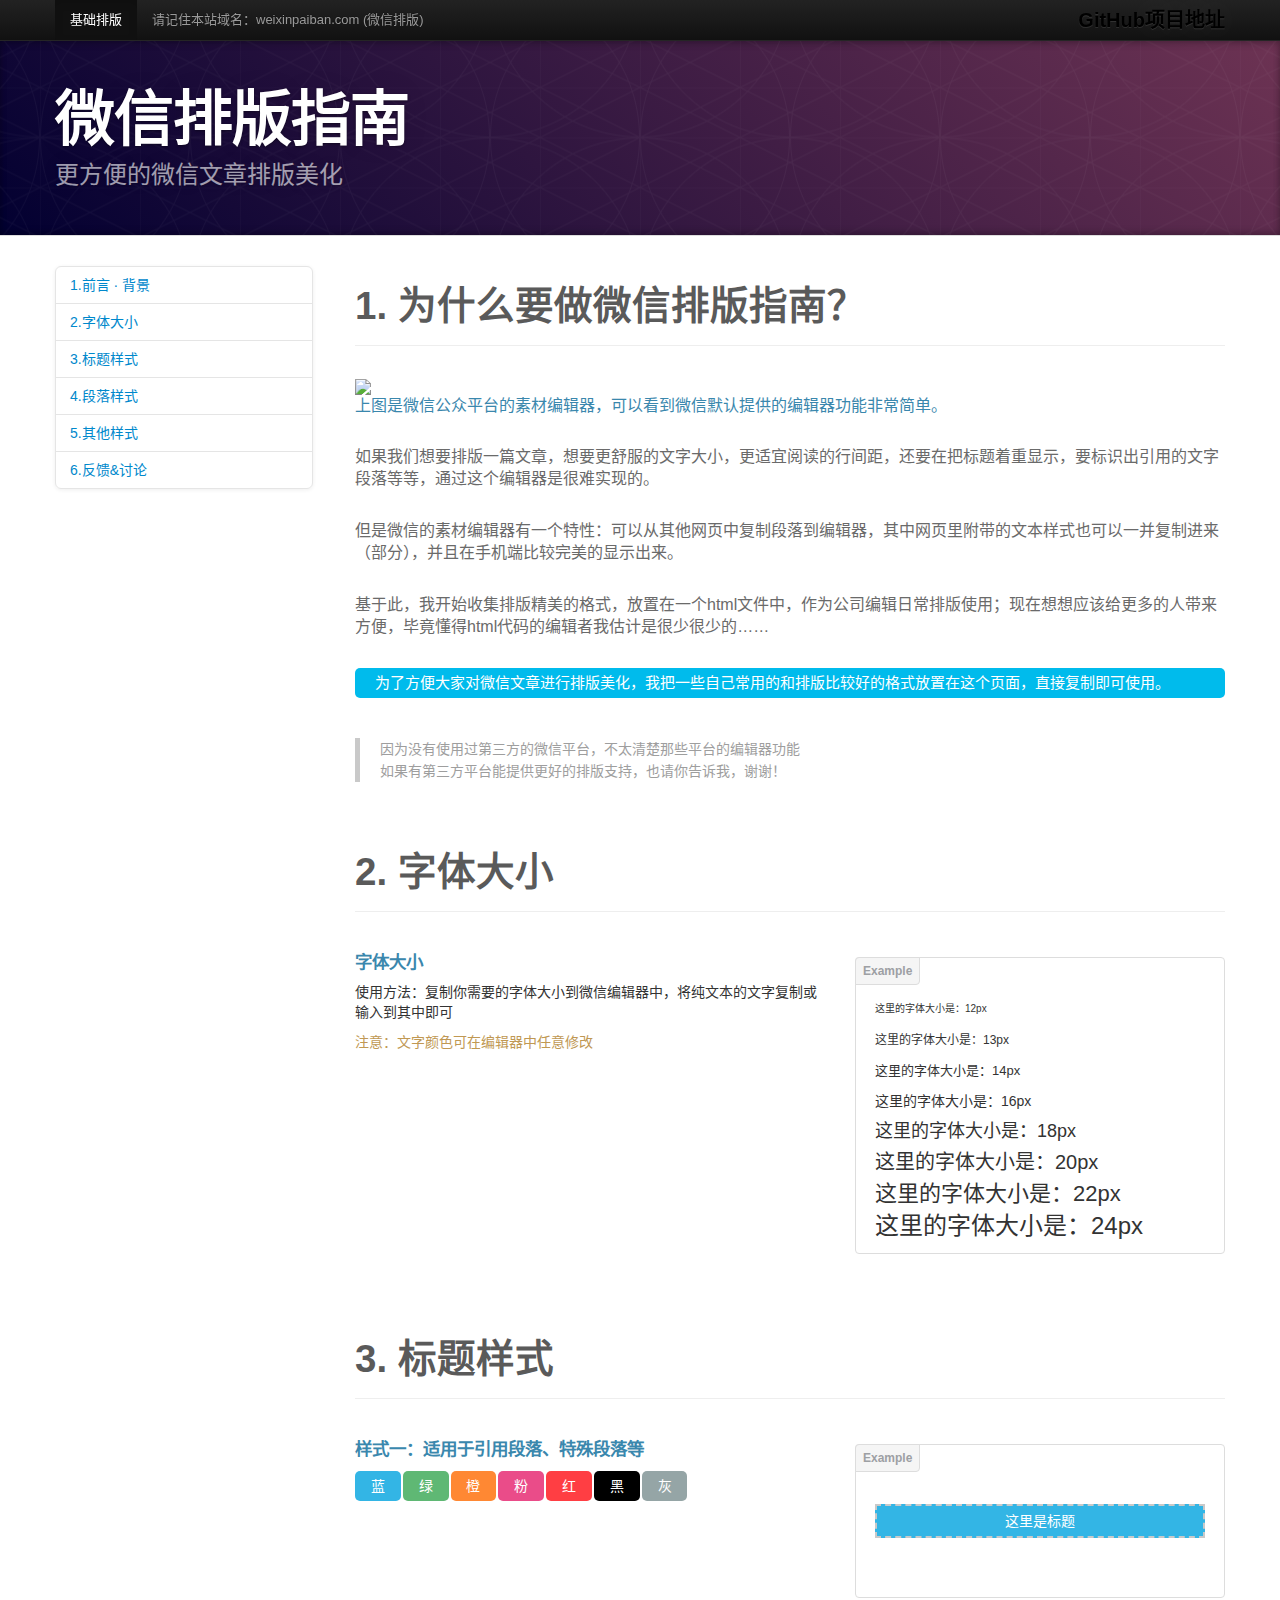
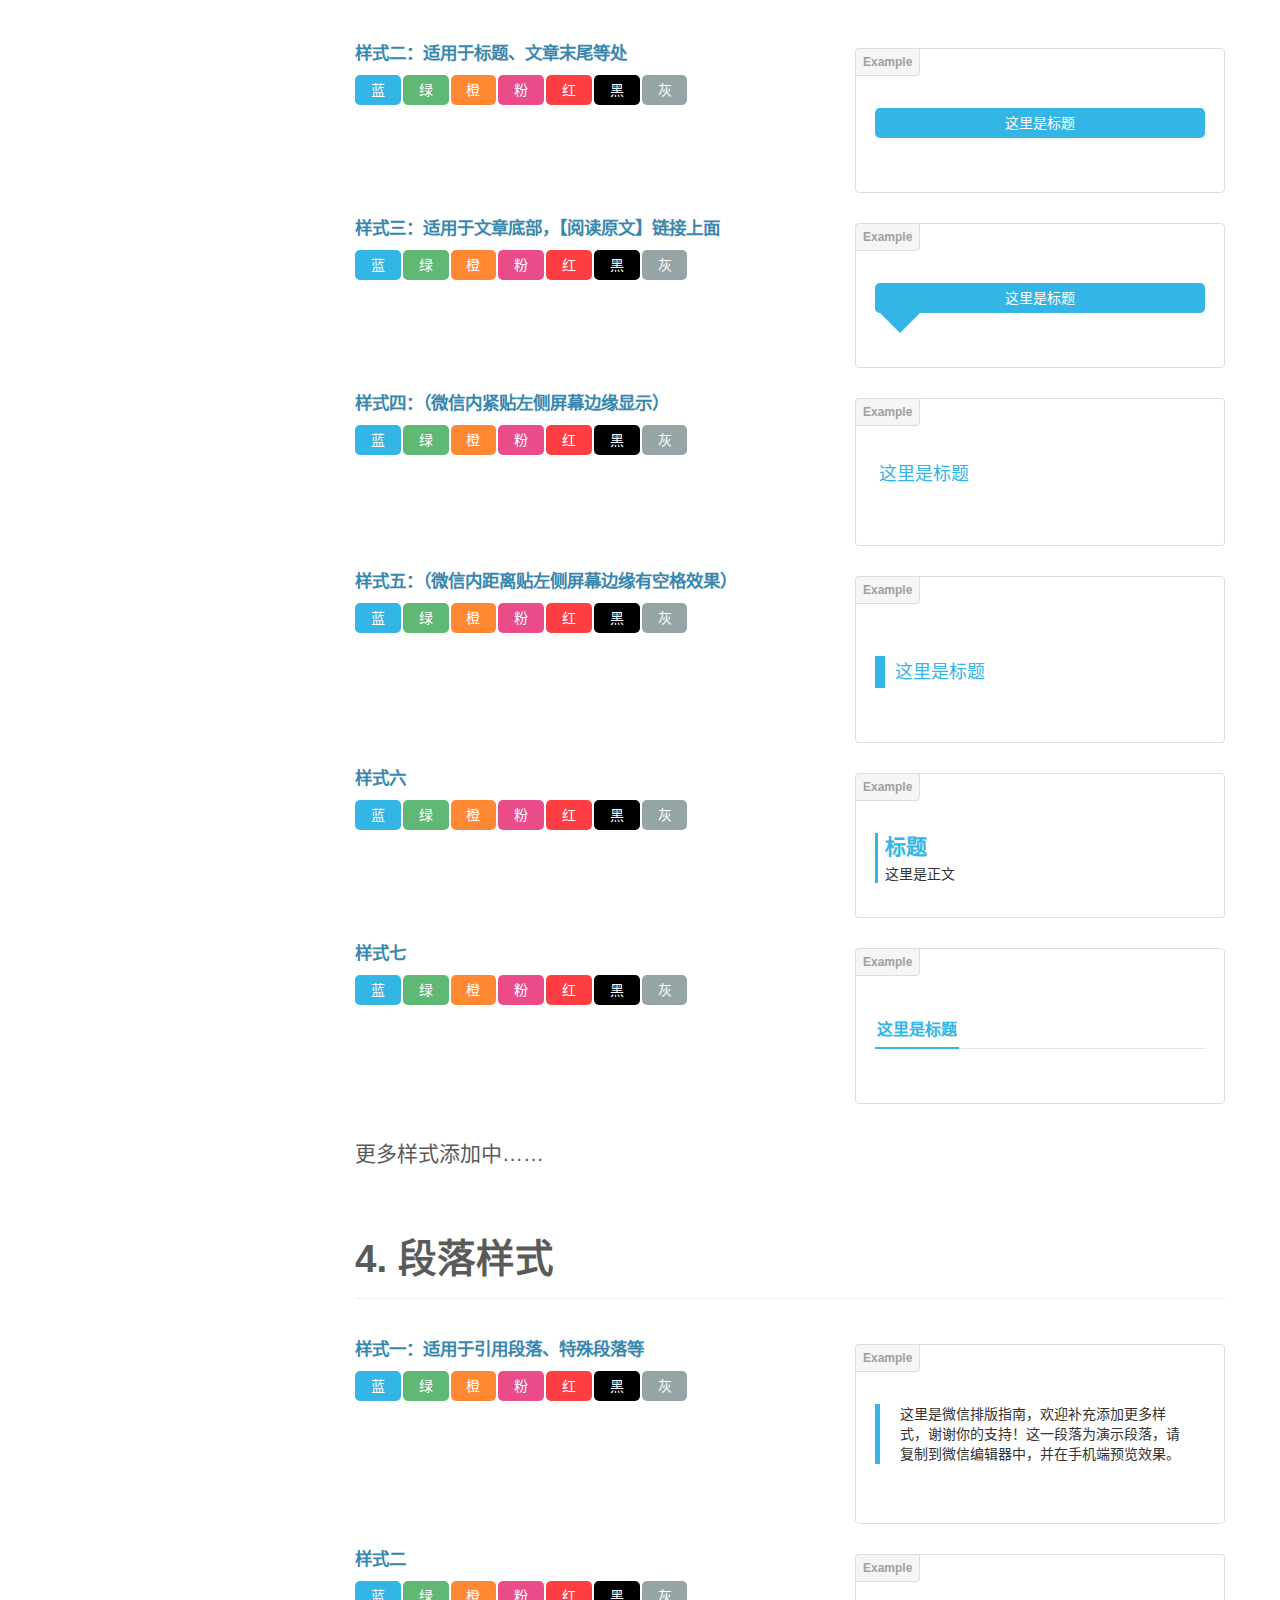
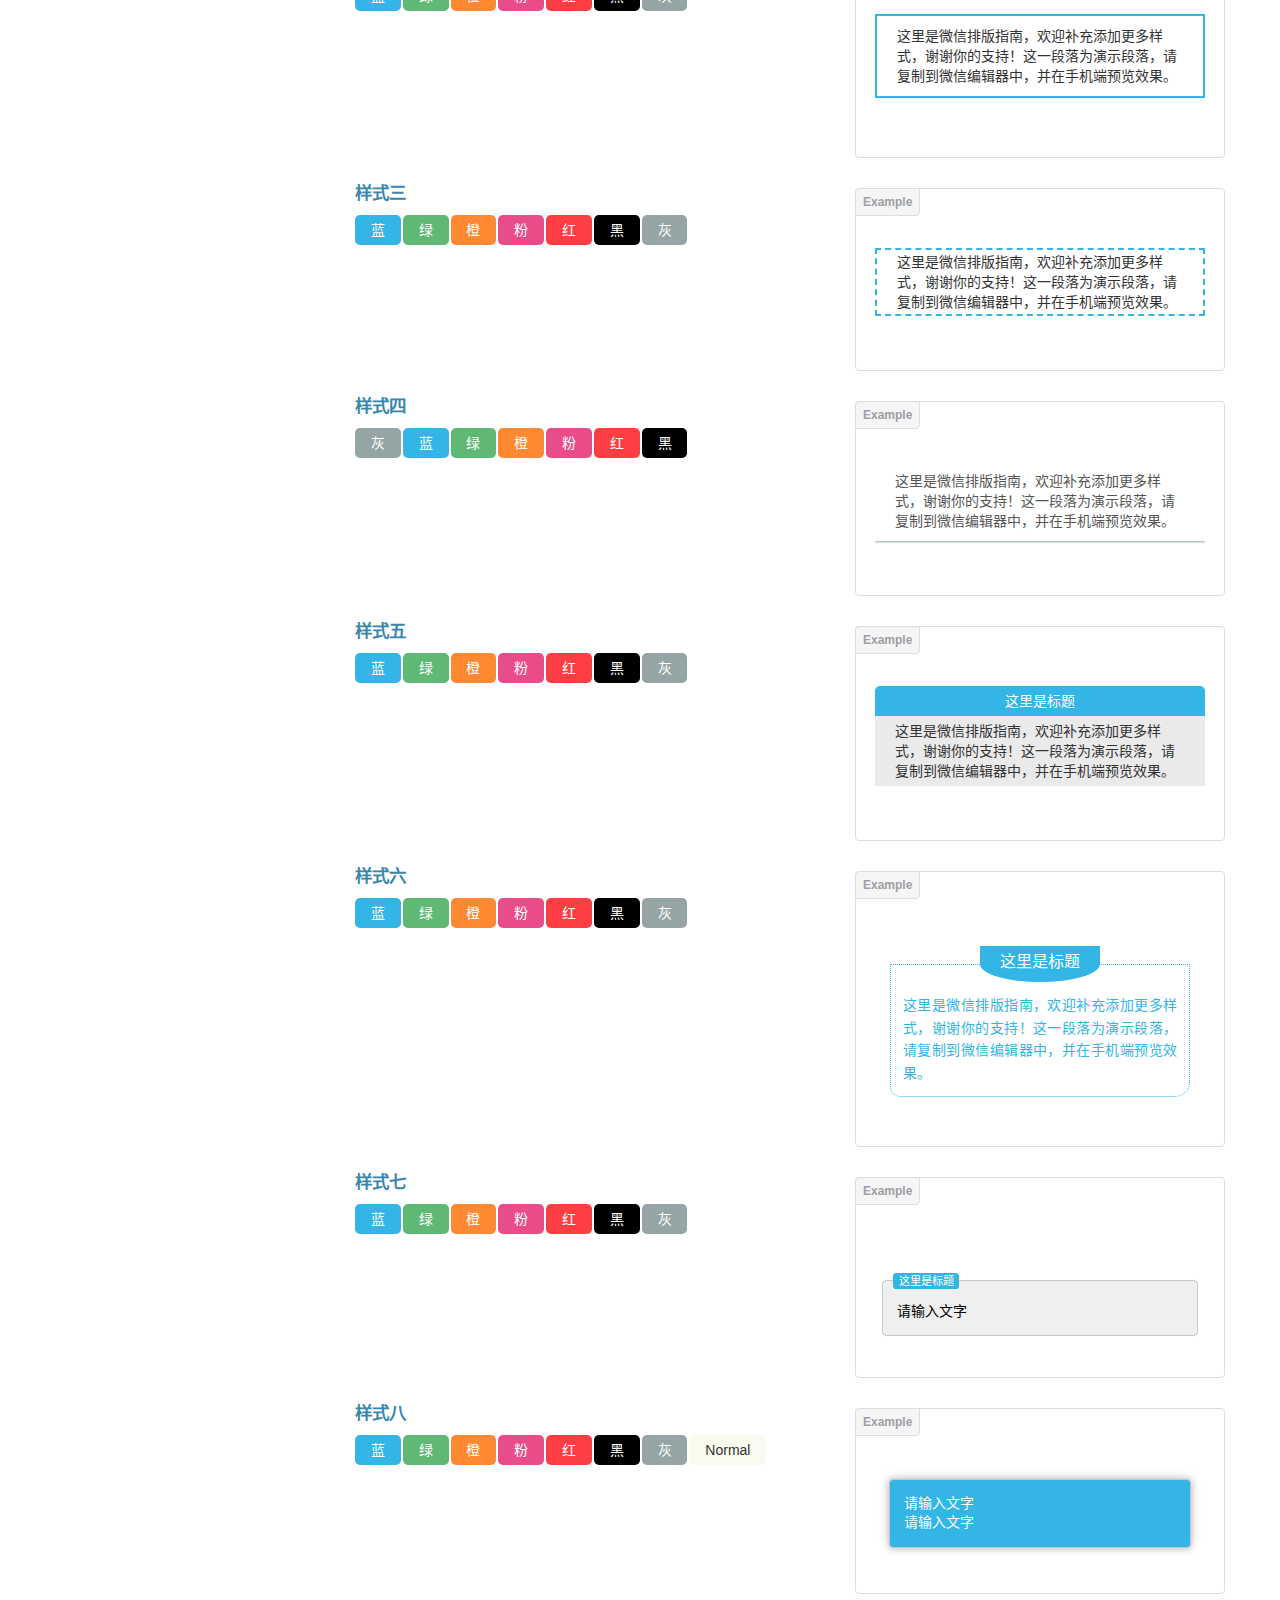
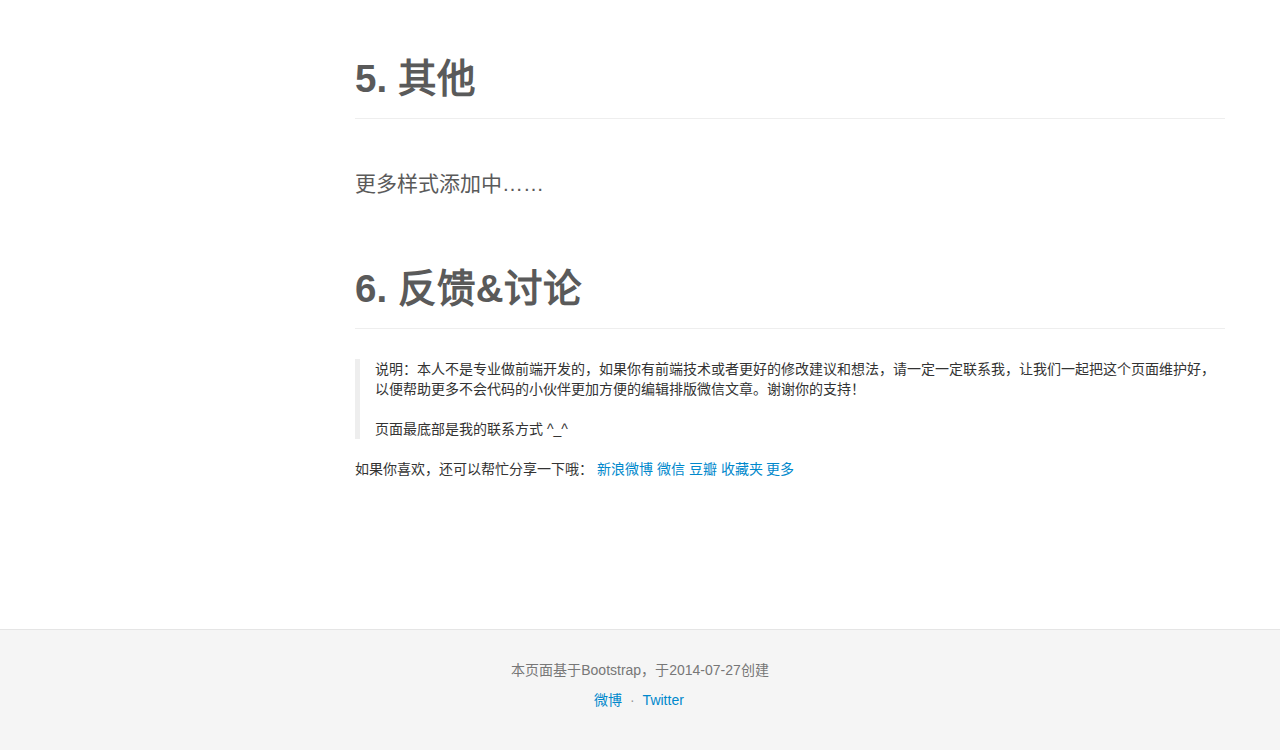
==== commit dfbd52be: "修改" ====
--- a/index.html
+++ b/index.html
@@ -186,9 +186,7 @@
           </div>
           <div class="span4">
             <div class="bs-docs-example">
-                <br>
-                <div class="tab-content">
-                    <div class="tab-pane active " id="Font_Style1_1">
+
                         <p><font style="font-size:10px;">这里的字体大小是：12px</font></p>
                         <p><font style="font-size:12px;">这里的字体大小是：13px</font></p>
                         <p><font style="font-size:13px;">这里的字体大小是：14px</font></p>
@@ -197,9 +195,7 @@
                         <p><font style="font-size:20px;">这里的字体大小是：20px</font></p>
                         <p><font style="font-size:22px;">这里的字体大小是：22px</font></p>
                         <p><font style="font-size:24px;">这里的字体大小是：24px</font></p>
-                    </div>
-                </div>
-                <br>
+
             </div>
           </div></div><br>
 
@@ -1757,11 +1753,12 @@
 
     
 
-    <script type="text/javascript">
+<script type="text/javascript">
 var _bdhmProtocol = (("https:" == document.location.protocol) ? " https://" : " http://");
 document.write(unescape("%3Cscript src='" + _bdhmProtocol + "hm.baidu.com/h.js%3F7e293eb756474a5d1afca20ed31c81f8' type='text/javascript'%3E%3C/script%3E"));
 </script>
 
 
+
   </body>
 </html>
